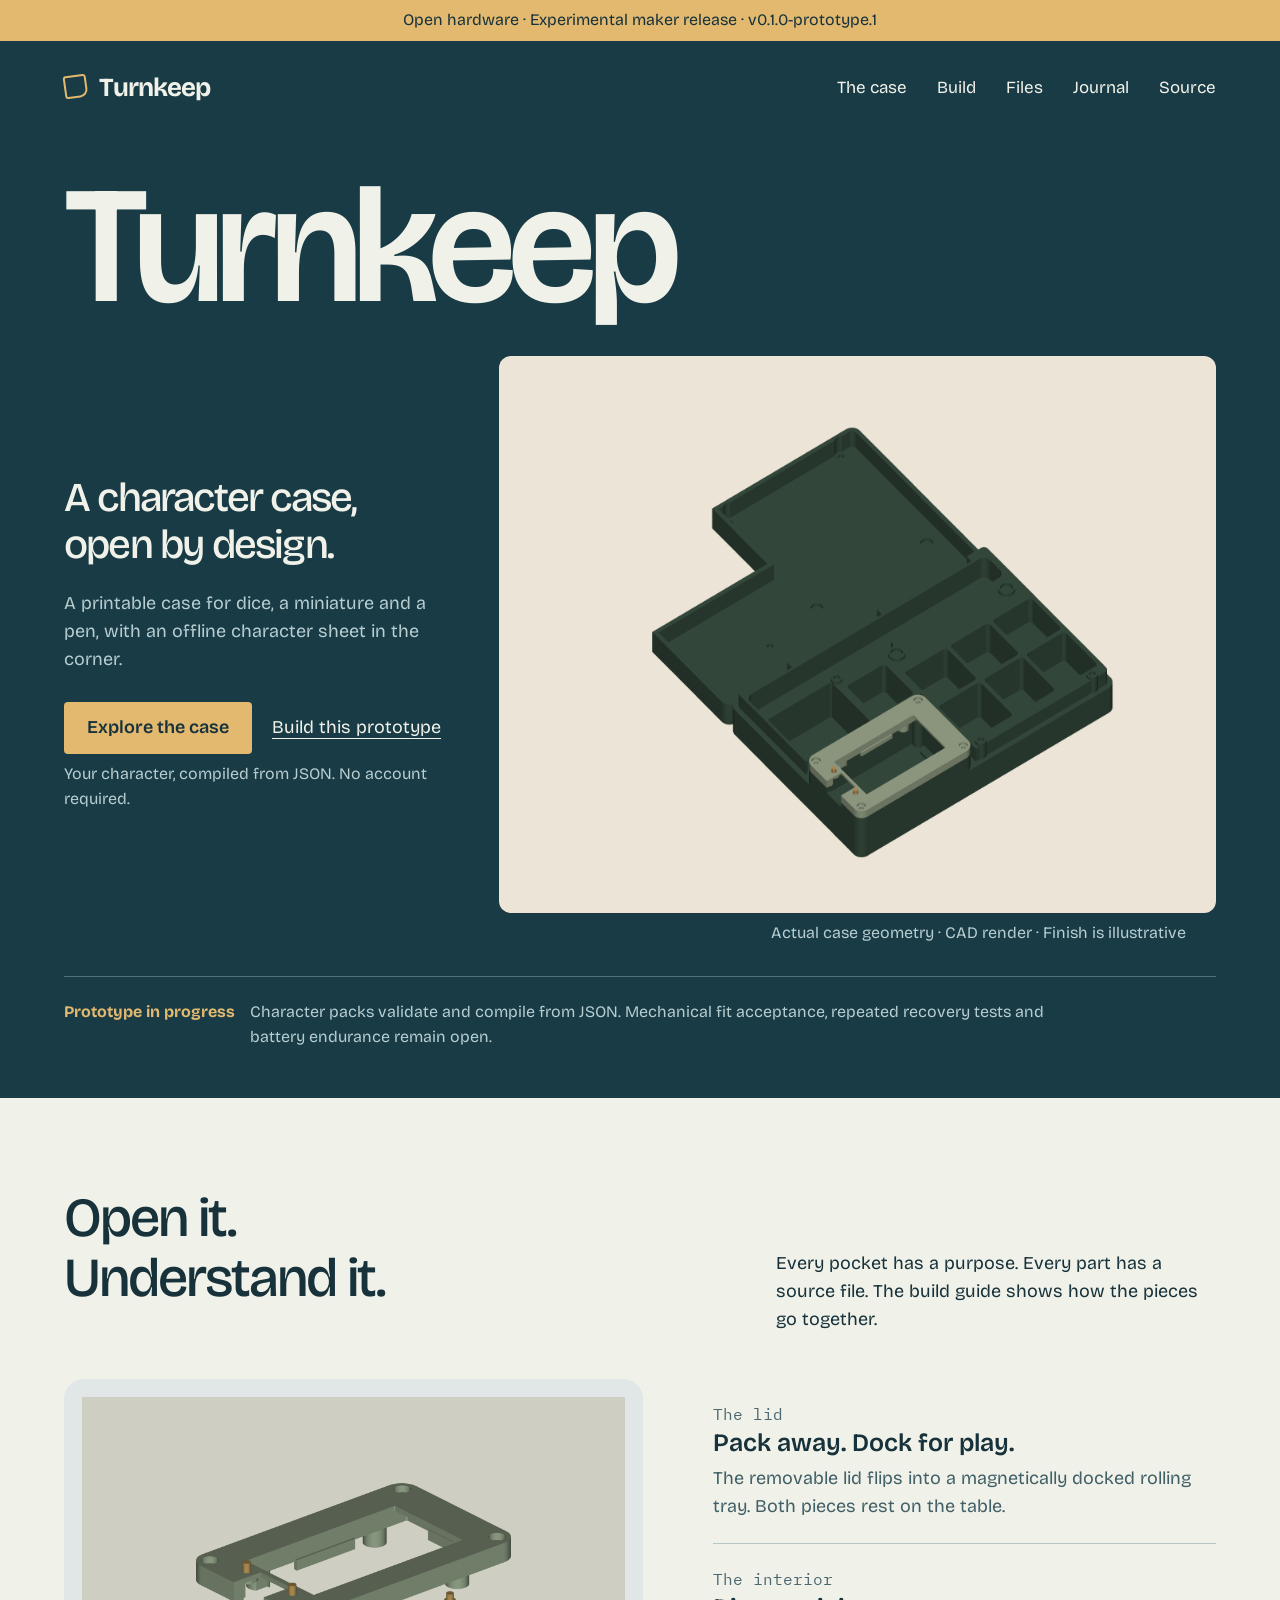
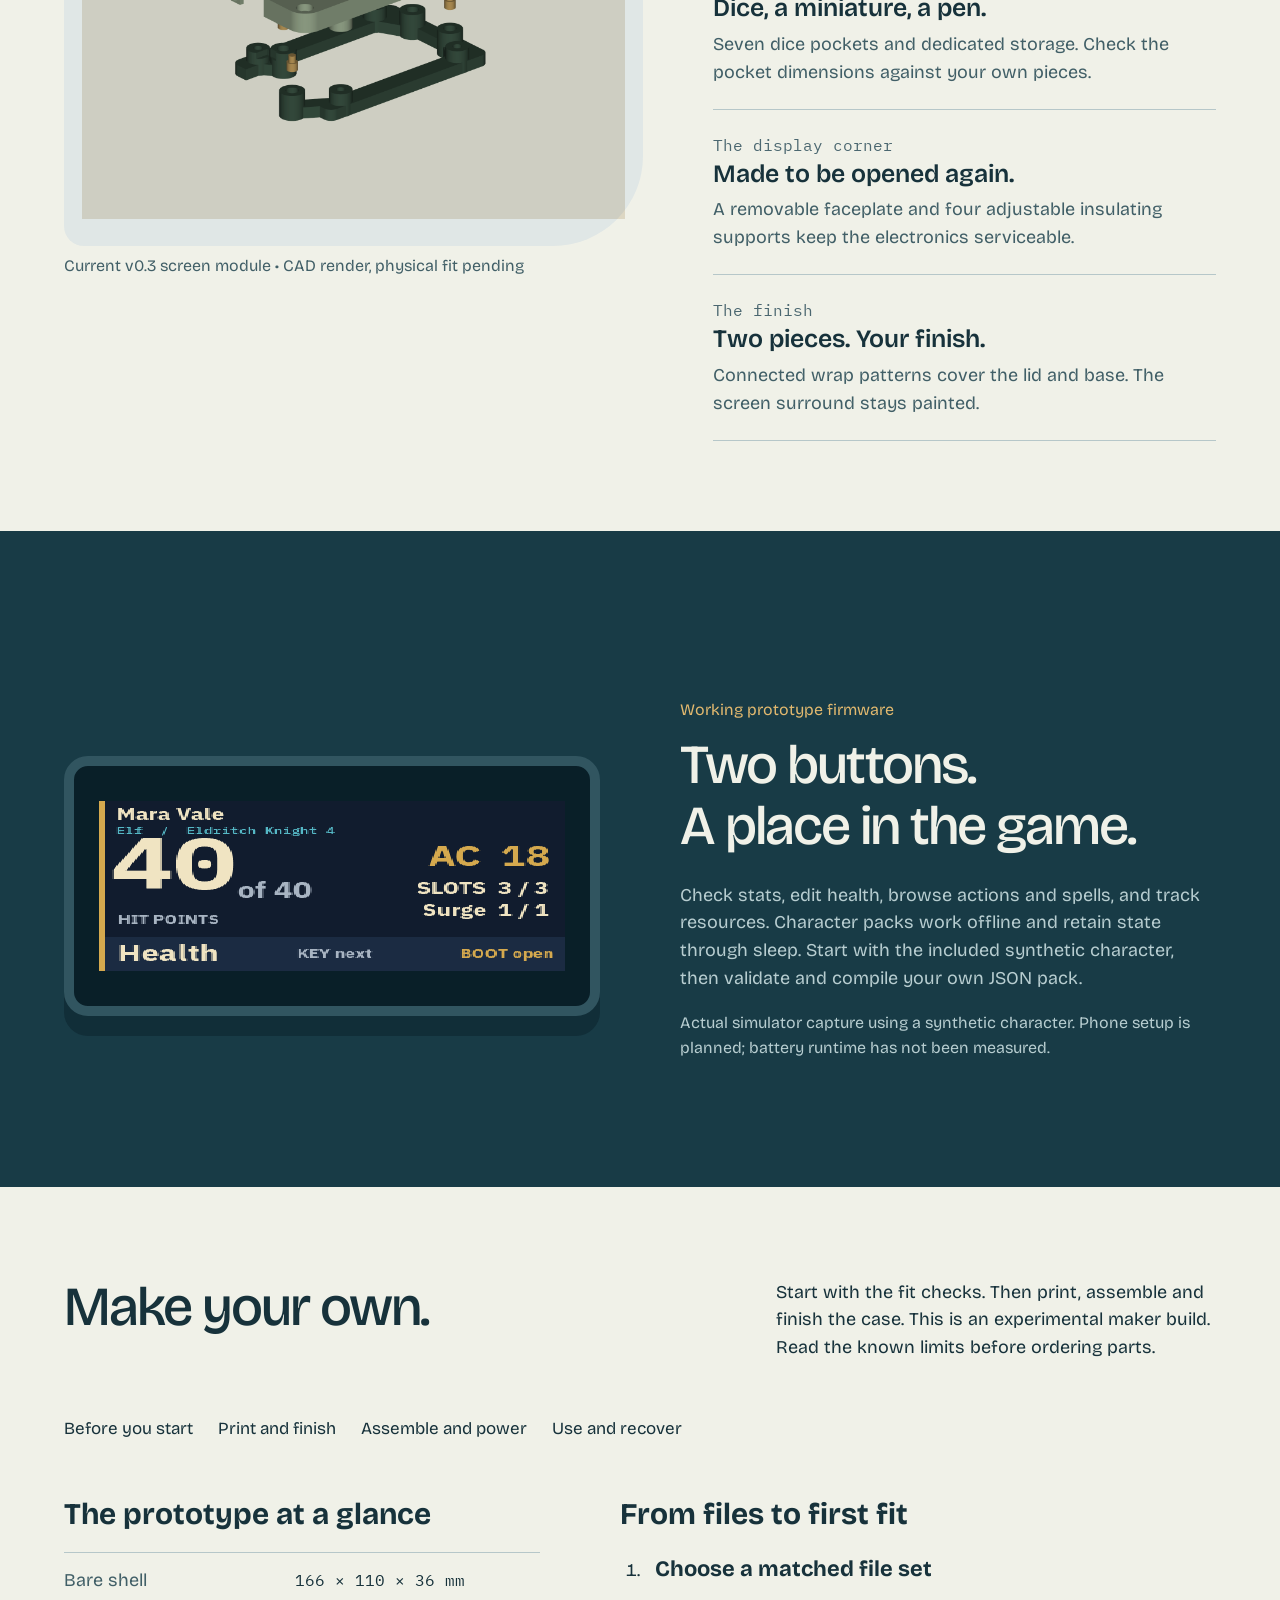
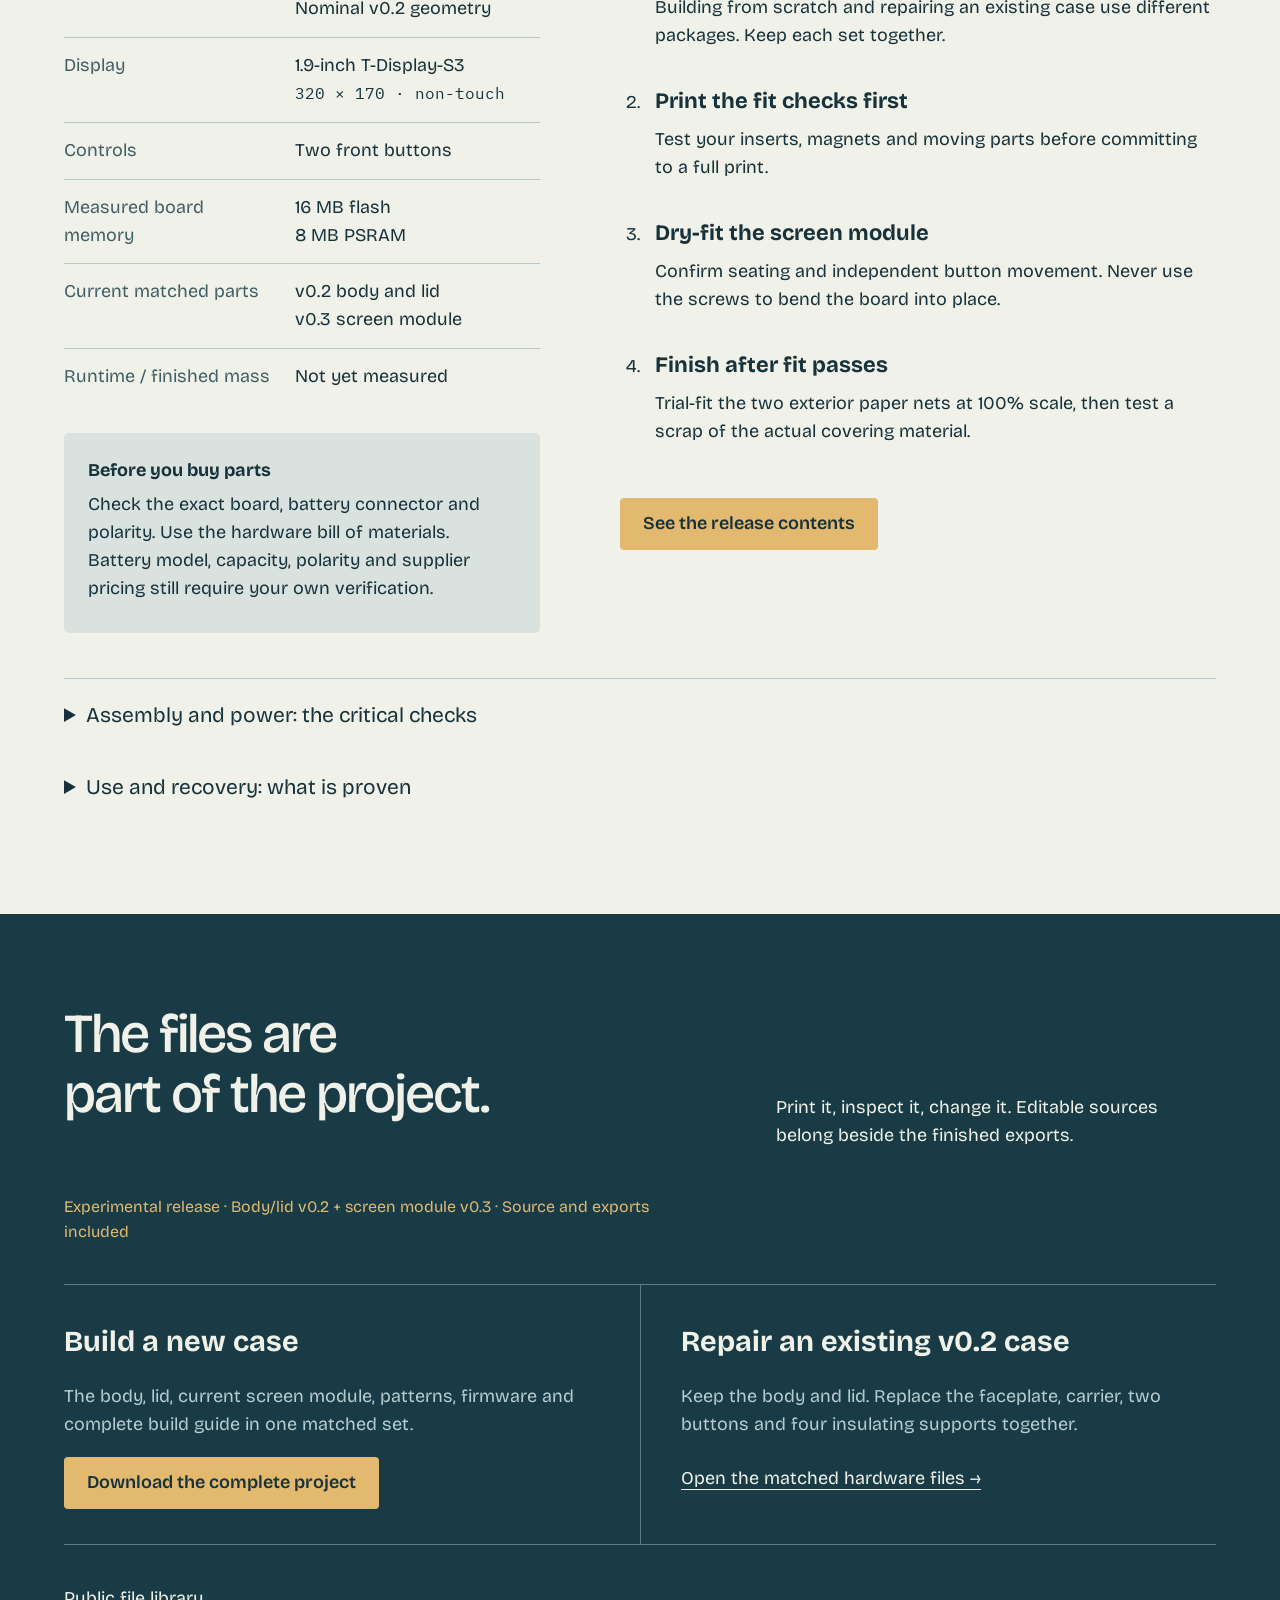
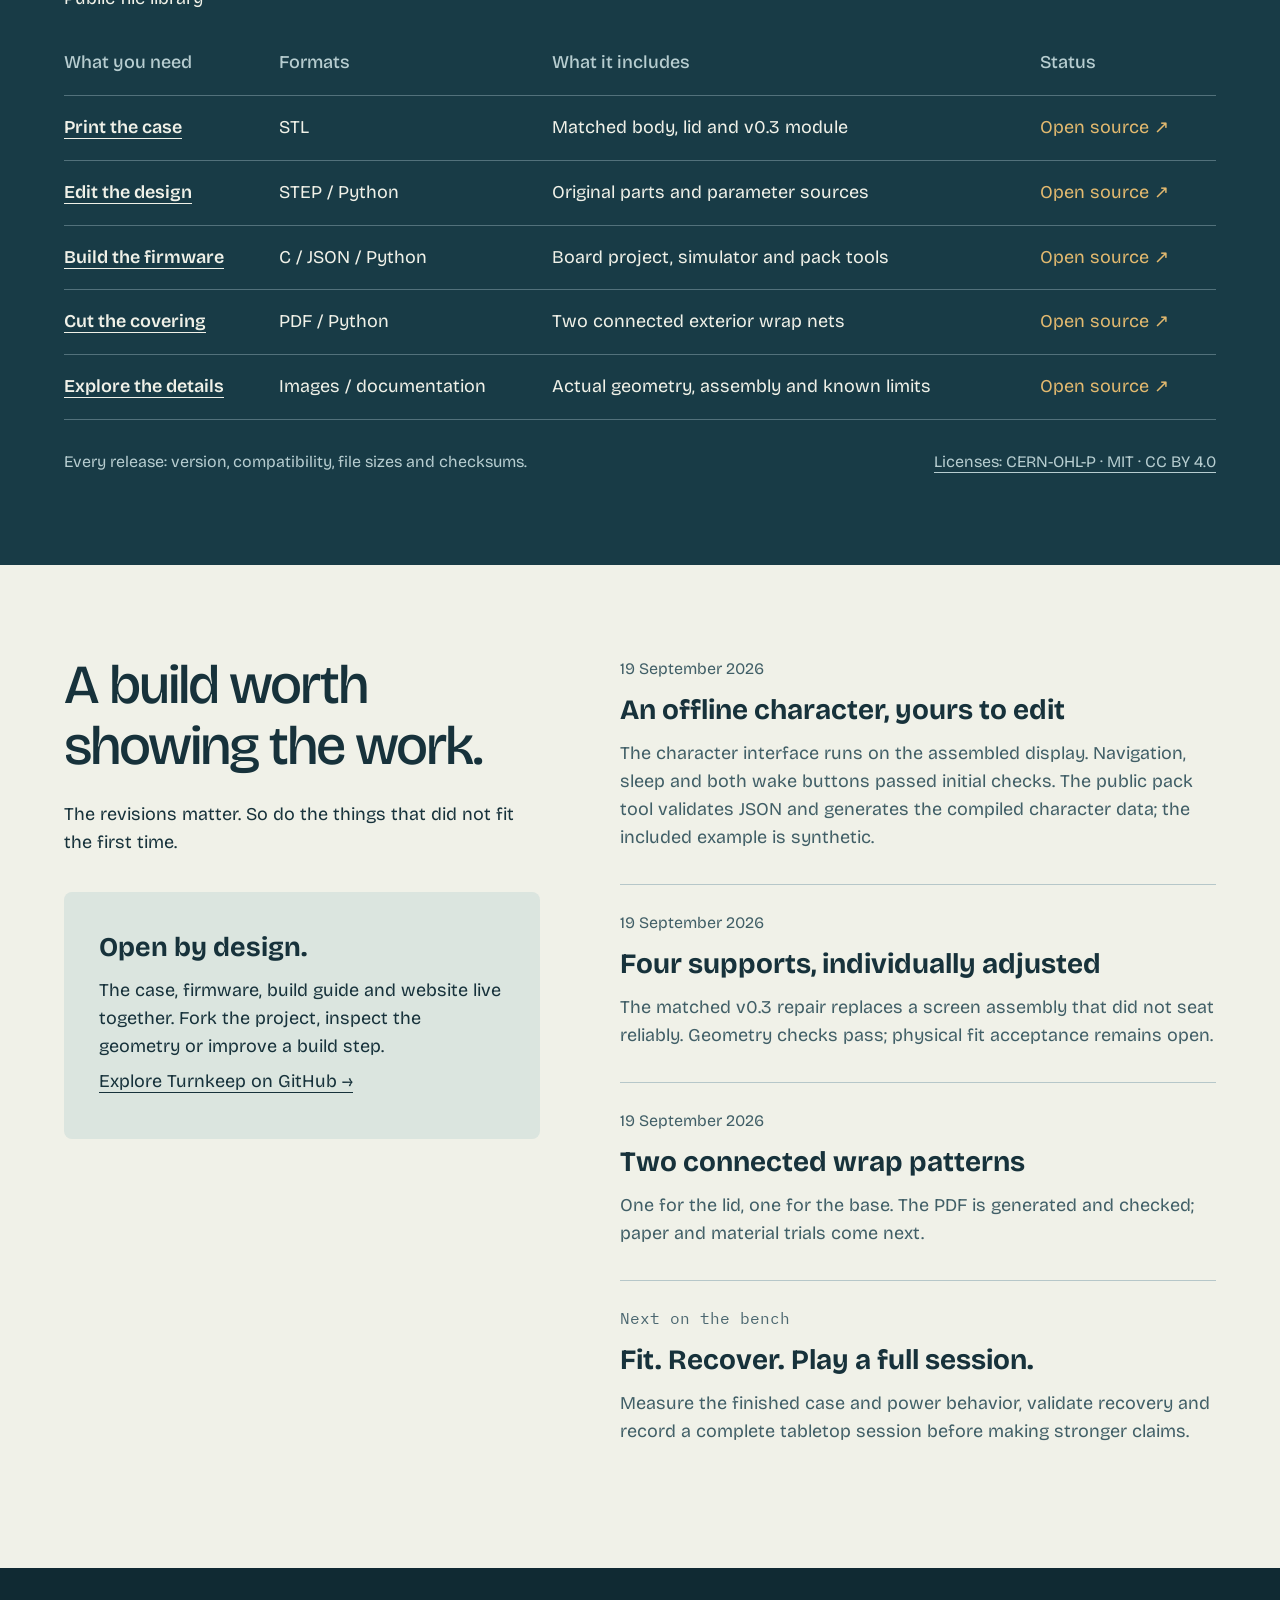
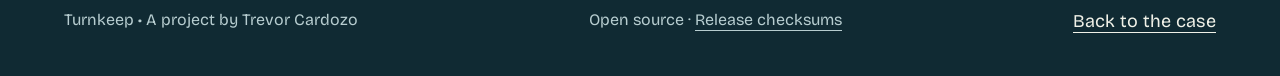
==== site/index.html @ 3db7a995 "feat: publish Turnkeep open-source prototype" ====
<!doctype html><html lang="en"><head><meta charset="utf-8"><meta name="viewport" content="width=device-width,initial-scale=1"><title>Turnkeep — an open-source character case</title><meta name="description" content="Build an offline character case. Download editable CAD, printable parts, firmware and wrap patterns, with an honest prototype build guide."><meta name="theme-color" content="#183b46"><style>
@font-face{font-family:"Bricolage Grotesque";src:url(assets/bricolage.ttf);font-weight:100 900;font-display:swap}@font-face{font-family:"IBM Plex Mono";src:url(assets/mono.ttf);font-weight:400;font-display:swap}.stage img{width:100%;display:block;border-radius:12px}.stage{margin:0 -20px 0 10px}.hero-grid{grid-template-columns:36% 64%}.light a:visited{color:#765069}

:root{--felt:#183b46;--deep:#102a33;--ivory:#f0f1e8;--brass:#e2b96f;--ink:#17323b;--muted:#b7cdd0}*{box-sizing:border-box}html{scroll-behavior:smooth;scroll-padding-top:100px}body{margin:0;background:var(--felt);color:var(--ivory);font:18px/1.55 'Bricolage Grotesque',sans-serif}a{color:inherit;text-underline-offset:5px}a:visited{color:#e9c7db}button{font:inherit;cursor:pointer}button,a{touch-action:manipulation}a:focus-visible,button:focus-visible,summary:focus-visible{outline:3px solid #edb653;outline-offset:5px}.skip{position:absolute;left:16px;top:-80px;background:var(--ivory);color:var(--ink);padding:12px}.skip:focus{top:40px;z-index:10}.proposal{padding:8px 24px;background:#e2b96f;color:#17323b;text-align:center;font-size:16px}.wrap{max-width:1400px;margin:auto;padding:0 64px}header{display:flex;justify-content:space-between;align-items:center;gap:32px;padding:27px 0}.mark{font-size:26px;font-weight:700;text-decoration:none;letter-spacing:-1px}.mark span{display:inline-block;border:2px solid var(--brass);width:23px;height:23px;transform:rotate(-8deg);vertical-align:-2px;margin-right:12px;border-radius:3px 3px 8px 3px}nav{display:flex;gap:30px;flex-wrap:wrap}nav a{text-decoration:none;font-size:17px}nav a:hover{text-decoration:underline}.hero{padding:28px 0 48px;position:relative}.hero h1{font-size:clamp(78px,13vw,178px);font-weight:600;letter-spacing:-.045em;line-height:1;margin:0 0 26px}.hero-grid{display:grid;grid-template-columns:36% 64%;align-items:center;gap:0}.intro{position:relative;z-index:1}.intro h2{font-size:clamp(32px,3.2vw,45px);font-weight:500;line-height:1.15;letter-spacing:-1.8px;margin:0 0 22px;max-width:400px}.intro p{color:var(--muted);max-width:365px}.actions{display:flex;gap:20px;align-items:center;flex-wrap:wrap;margin-top:28px}.button{display:inline-flex;min-height:48px;align-items:center;justify-content:center;padding:12px 23px;background:var(--brass);color:var(--ink)!important;text-decoration:none;border:0;border-radius:4px;font-weight:600}.quiet{min-height:44px;display:inline-flex;align-items:center}.stage{margin:-55px -35px -10px -35px;position:relative}.stage svg{width:100%;display:block}.caption{font-size:16px;color:var(--muted);margin-top:8px}.stage .caption{text-align:right;margin-right:30px}.status{display:flex;gap:15px;border-top:1px solid #52717b;padding-top:23px;margin-top:30px;align-items:baseline;font-size:16px}.status strong{color:var(--brass);white-space:nowrap}.status p{margin:0;color:var(--muted);max-width:820px}.light{background:var(--ivory);color:var(--ink)}.section{padding:90px 0}.section h2{font-size:clamp(36px,4.3vw,62px);font-weight:500;line-height:1.1;letter-spacing:-2px;margin:0 0 25px}.section p{max-width:65ch}.section-head{display:flex;justify-content:space-between;gap:30px;align-items:end;margin-bottom:45px}.section-head p{max-width:440px;margin:0}.explore-grid{display:grid;grid-template-columns:1.15fr 1fr;gap:70px;align-items:start}.part-visual{background:#e0e7e6;border-radius:20px 20px 90px 20px;padding:18px}.part-visual img{width:100%;mix-blend-mode:multiply}.light .caption{color:#415f67}.part-list{list-style:none;padding:0;margin:0}.part-list li{padding:22px 0;border-bottom:1px solid #b6c7c9}.part-list h3{font-size:25px;margin:0 0 8px;line-height:1.15;font-weight:600}.part-list p{margin:0;color:#415f67}.count{font-family:'IBM Plex Mono',monospace;font-size:16px;color:#4b6770}.screen-row{display:grid;grid-template-columns:1fr 1fr;gap:80px;align-items:center;padding:75px 0 20px}.screen{background:#091f28;border:10px solid #315560;box-shadow:0 20px 0 #112e38;border-radius:24px;padding:35px 25px}.screen img{width:100%;image-rendering:pixelated;display:block}.screen-copy h3{font-size:32px;line-height:1.15;margin:0}.screen-copy p{color:var(--muted)}.current{color:var(--brass);font-size:16px}.subnav{display:flex;flex-wrap:wrap;gap:12px 25px;margin:30px 0 45px;font-size:17px}.subnav a{min-height:44px;display:flex;align-items:center}.guide-grid{display:grid;grid-template-columns:1fr 1.25fr;gap:80px}.guide-grid h3{font-size:30px;line-height:1.2;margin:0 0 20px}.facts{margin:0}.facts div{display:grid;grid-template-columns:1fr 1.15fr;padding:14px 0;border-top:1px solid #b6c7c9;gap:18px}.facts dt{color:#415f67}.facts dd{margin:0}.mono{font-family:'IBM Plex Mono',monospace;font-size:16px}.note{background:#d9e2de;padding:24px;margin-top:28px;border-radius:5px}.note p{margin:6px 0}.steps{padding-left:25px}.steps li{padding:0 0 26px 10px}.steps strong{display:block;font-size:22px}.steps p{margin:8px 0}.build-appendix{margin-top:45px;border-top:1px solid #b6c7c9}.build-appendix summary{padding:20px 0;cursor:pointer;font-size:21px}.file-choice{display:grid;grid-template-columns:1fr 1fr;gap:0;border-block:1px solid #607b82;margin:40px 0}.file-choice article{padding:35px 35px 35px 0}.file-choice article+article{border-left:1px solid #607b82;padding-left:40px}.file-choice h3{font-size:29px;margin:0 0 10px}.file-choice p{color:var(--muted)}.pending{font-size:16px;color:var(--brass)}.files-table{width:100%;border-collapse:collapse}.files-table td,.files-table th{text-align:left;padding:18px 12px 18px 0;border-bottom:1px solid #52717b}.files-table th{font-weight:500;color:var(--muted)}.files-table td:first-child{font-weight:600}.files-table td:last-child{color:var(--brass)}.license-row{display:flex;gap:20px;justify-content:space-between;padding-top:30px;flex-wrap:wrap}.license-row p{font-size:16px;color:var(--muted);margin:0}.journal{display:grid;grid-template-columns:1fr 1.25fr;gap:80px}.journal article{padding:24px 0;border-top:1px solid #b6c7c9}.journal article:first-child{padding-top:0;border-top:0}.journal h3{font-size:28px;margin:6px 0}.journal article p{margin:8px 0;color:#415f67}.journal time{font-size:16px;color:#415f67}.source{background:#dbe5df;padding:35px;border-radius:8px;margin-top:35px}.source h3{margin:0;font-size:27px}.source p{margin:8px 0}.footer{background:var(--deep);padding:40px 0}.footer .wrap{display:flex;justify-content:space-between;gap:20px;flex-wrap:wrap}.footer p{font-size:16px;color:var(--muted);margin:0}.light a:visited{color:#765069}details[open] summary{font-weight:600}svg text{font-family:'Bricolage Grotesque',sans-serif}.preview-note{font-size:16px;max-width:75ch;color:var(--muted)}@media(max-width:900px){.wrap{padding:0 28px}header{align-items:start}.hero-grid{grid-template-columns:1fr}.intro{max-width:600px}.intro h2,.intro p{max-width:550px}.stage{margin:0}.hero h1{font-size:clamp(70px,17vw,135px)}.explore-grid,.screen-row,.guide-grid,.journal{gap:35px}.section-head{display:block}.section-head p{max-width:650px}.status{display:block}.status strong{display:block;margin-bottom:8px}.stage .caption{text-align:left}.section{padding:64px 0}}@media(max-width:640px){.wrap{padding:0 22px}header{display:block;padding:23px 0}nav{gap:8px 20px;margin-top:14px}nav a{display:inline-flex;align-items:center;min-height:44px}.hero{padding-top:8px}.hero h1{margin-bottom:22px}.intro h2{font-size:32px}.hero-grid .stage{grid-row:1}.stage{margin:0 -12px 20px}.explore-grid,.screen-row,.guide-grid,.journal,.file-choice{grid-template-columns:1fr}.screen-row{padding-top:60px}.section h2{letter-spacing:-1.5px}.section-head{margin-bottom:30px}.file-choice article,.file-choice article+article{padding:28px 0;border-left:0}.file-choice article+article{border-top:1px solid #607b82}.files-table thead{display:none}.files-table tr{display:block;padding:18px 0;border-bottom:1px solid #52717b}.files-table td{display:block;border:0;padding:3px 0;overflow-wrap:anywhere}.files-table td[data-label]::before{content:attr(data-label) ': ';color:var(--muted)}.facts div{grid-template-columns:1fr;gap:3px}.screen{padding:20px 14px}.journal{gap:30px}.section{padding:55px 0}.proposal{text-align:left}.source{padding:22px}}@media(prefers-reduced-motion:reduce){html{scroll-behavior:auto}*{transition:none!important}}
.hero-grid>*{min-width:0}.stage img{max-width:100%;height:auto}.part-visual img{height:auto}.stage{margin:0 0 0 20px}@media(max-width:900px){.stage{margin:0 0 20px}}</style></head><body><a class="skip" href="#main">Skip to content</a><div class="proposal">Open hardware · Experimental maker release · v0.1.0-prototype.1</div><div class="wrap"><header><a class="mark" href="#main"><span aria-hidden="true"></span>Turnkeep</a><nav aria-label="Project"><a href="#case">The case</a><a href="#build">Build</a><a href="#files">Files</a><a href="#journal">Journal</a><a href="#source">Source</a></nav></header></div><main id="main"><div class="wrap"><section class="hero" id="case"><h1>Turnkeep</h1><div class="hero-grid"><div class="intro"><h2>A character case,<br>open by design.</h2><p>A printable case for dice, a miniature and a pen, with an offline character sheet in the corner.</p><div class="actions"><a class="button" href="#inside">Explore the case</a><a class="quiet" href="#build">Build this prototype</a></div><p class="caption">Your character, compiled from JSON. No account required.</p></div><figure class="stage"><img src="assets/hero.png" width="1800" height="1400" alt="CAD render of the actual Turnkeep case with its compartmented body and L-shaped rolling lid"><figcaption class="caption">Actual case geometry · CAD render · Finish is illustrative</figcaption></figure></div><aside class="status"><strong>Prototype in progress</strong><p>Character packs validate and compile from JSON. Mechanical fit acceptance, repeated recovery tests and battery endurance remain open.</p></aside></section></div>
<section class="section light" id="inside"><div class="wrap"><div class="section-head"><h2>Open it.<br>Understand it.</h2><p>Every pocket has a purpose. Every part has a source file. The build guide shows how the pieces go together.</p></div><div class="explore-grid"><figure style="margin:0"><div class="part-visual"><img loading="lazy" src="assets/module.png" width="1800" height="1400" alt="CAD exploded view of the original v0.3 faceplate, buttons, insulating supports and adjustable rear carrier; electronics omitted"></div><figcaption class="caption">Current v0.3 screen module • CAD render, physical fit pending</figcaption></figure><ol class="part-list"><li><span class="count">The lid</span><h3>Pack away. Dock for play.</h3><p>The removable lid flips into a magnetically docked rolling tray. Both pieces rest on the table.</p></li><li><span class="count">The interior</span><h3>Dice, a miniature, a pen.</h3><p>Seven dice pockets and dedicated storage. Check the pocket dimensions against your own pieces.</p></li><li><span class="count">The display corner</span><h3>Made to be opened again.</h3><p>A removable faceplate and four adjustable insulating supports keep the electronics serviceable.</p></li><li><span class="count">The finish</span><h3>Two pieces. Your finish.</h3><p>Connected wrap patterns cover the lid and base. The screen surround stays painted.</p></li></ol></div></div></section>
<section class="section"><div class="wrap"><div class="screen-row"><div class="screen"><img loading="lazy" src="assets/screen.png" width="320" height="170" alt="Actual simulator view of synthetic character Mara Vale: 40 of 40 hit points, AC 18, slots 3 of 3, surge 1 of 1"></div><div class="screen-copy"><span class="current">Working prototype firmware</span><h2 style="margin-top:12px">Two buttons.<br>A place in the game.</h2><p>Check stats, edit health, browse actions and spells, and track resources. Character packs work offline and retain state through sleep. Start with the included synthetic character, then validate and compile your own JSON pack.</p><p class="caption">Actual simulator capture using a synthetic character. Phone setup is planned; battery runtime has not been measured.</p></div></div></div></section>
<section class="section light" id="build"><div class="wrap"><div class="section-head"><h2>Make your own.</h2><p>Start with the fit checks. Then print, assemble and finish the case. This is an experimental maker build. Read the known limits before ordering parts.</p></div><nav class="subnav" aria-label="Build guide"><a href="#before">Before you start</a><a href="#steps">Print and finish</a><a href="#assembly">Assemble and power</a><a href="#recovery">Use and recover</a></nav><div class="guide-grid"><div id="before"><h3>The prototype at a glance</h3><dl class="facts"><div><dt>Bare shell</dt><dd><span class="mono">166 × 110 × 36 mm</span><br>Nominal v0.2 geometry</dd></div><div><dt>Display</dt><dd>1.9-inch T-Display-S3<br><span class="mono">320 × 170 · non-touch</span></dd></div><div><dt>Controls</dt><dd>Two front buttons</dd></div><div><dt>Measured board memory</dt><dd>16 MB flash<br>8 MB PSRAM</dd></div><div><dt>Current matched parts</dt><dd>v0.2 body and lid<br>v0.3 screen module</dd></div><div><dt>Runtime / finished mass</dt><dd>Not yet measured</dd></div></dl><div class="note"><strong>Before you buy parts</strong><p>Check the exact board, battery connector and polarity. Use the hardware bill of materials. Battery model, capacity, polarity and supplier pricing still require your own verification.</p></div></div><div id="steps"><h3>From files to first fit</h3><ol class="steps"><li><strong>Choose a matched file set</strong><p>Building from scratch and repairing an existing case use different packages. Keep each set together.</p></li><li><strong>Print the fit checks first</strong><p>Test your inserts, magnets and moving parts before committing to a full print.</p></li><li><strong>Dry-fit the screen module</strong><p>Confirm seating and independent button movement. Never use the screws to bend the board into place.</p></li><li><strong>Finish after fit passes</strong><p>Trial-fit the two exterior paper nets at 100% scale, then test a scrap of the actual covering material.</p></li></ol><a class="button" href="#files">See the release contents</a></div></div><div class="build-appendix"><details id="assembly"><summary>Assembly and power: the critical checks</summary><p>Install heat-set inserts with electronics and battery removed. Support-adjustment screws push insulating tips; metal must not touch the PCB. Stop at first light contact. Preserve USB and removable-deck service access. Sleep is software sleep, not battery disconnection.</p><p><a href="https://github.com/Tr3v0r86/turnkeep/tree/main/hardware">Read the hardware assembly guide and bill of materials</a> before printing or powering the case.</p></details><details id="recovery"><summary>Use and recovery: what is proven</summary><p>Initial assembled orientation, navigation, sleep and wake on both buttons have passed with HP retained. Repeated cycles, inaccessible-reset recovery, battery endurance, standby current and thermal tests remain open. Published recovery instructions must be verified on the named board before a ready-to-flash package ships.</p></details></div></div></section>
<section class="section" id="files"><div class="wrap"><div class="section-head"><h2>The files are<br>part of the project.</h2><p>Print it, inspect it, change it. Editable sources belong beside the finished exports.</p></div><p class="pending">Experimental release · Body/lid v0.2 + screen module v0.3 · Source and exports included</p><div class="file-choice"><article><h3>Build a new case</h3><p>The body, lid, current screen module, patterns, firmware and complete build guide in one matched set.</p><a class="button" href="https://github.com/Tr3v0r86/turnkeep/releases/download/v0.1.0-prototype.1/turnkeep-source.zip">Download the complete project</a></article><article><h3>Repair an existing v0.2 case</h3><p>Keep the body and lid. Replace the faceplate, carrier, two buttons and four insulating supports together.</p><a class="quiet" href="https://github.com/Tr3v0r86/turnkeep/tree/main/hardware">Open the matched hardware files →</a></article></div><table class="files-table"><caption style="text-align:left;margin-bottom:18px">Public file library</caption><thead><tr><th>What you need</th><th>Formats</th><th>What it includes</th><th>Status</th></tr></thead><tbody><tr><td><a href="https://github.com/Tr3v0r86/turnkeep/tree/main/hardware/stl">Print the case</a></td><td data-label="Formats">STL</td><td>Matched body, lid and v0.3 module</td><td>Open source ↗</td></tr><tr><td><a href="https://github.com/Tr3v0r86/turnkeep/tree/main/hardware">Edit the design</a></td><td data-label="Formats">STEP / Python</td><td>Original parts and parameter sources</td><td>Open source ↗</td></tr><tr><td><a href="https://github.com/Tr3v0r86/turnkeep/tree/main/firmware">Build the firmware</a></td><td data-label="Formats">C / JSON / Python</td><td>Board project, simulator and pack tools</td><td>Open source ↗</td></tr><tr><td><a href="https://github.com/Tr3v0r86/turnkeep/tree/main/hardware/upholstery">Cut the covering</a></td><td data-label="Formats">PDF / Python</td><td>Two connected exterior wrap nets</td><td>Open source ↗</td></tr><tr><td><a href="https://github.com/Tr3v0r86/turnkeep/tree/main/hardware/ASSEMBLY.md">Explore the details</a></td><td data-label="Formats">Images / documentation</td><td>Actual geometry, assembly and known limits</td><td>Open source ↗</td></tr></tbody></table><div class="license-row"><p>Every release: version, compatibility, file sizes and checksums.</p><p><a href="https://github.com/Tr3v0r86/turnkeep/blob/main/LICENSE.md">Licenses: CERN-OHL-P · MIT · CC BY 4.0</a></p></div></div></section>
<section class="section light" id="journal"><div class="wrap"><div class="journal"><div><h2>A build worth<br>showing the work.</h2><p>The revisions matter. So do the things that did not fit the first time.</p><div class="source" id="source"><h3>Open by design.</h3><p>The case, firmware, build guide and website live together. Fork the project, inspect the geometry or improve a build step.</p><p><a href="https://github.com/Tr3v0r86/turnkeep">Explore Turnkeep on GitHub →</a></p></div></div><div><article><time datetime="2026-09-19">19 September 2026</time><h3>An offline character, yours to edit</h3><p>The character interface runs on the assembled display. Navigation, sleep and both wake buttons passed initial checks. The public pack tool validates JSON and generates the compiled character data; the included example is synthetic.</p></article><article><time datetime="2026-09-19">19 September 2026</time><h3>Four supports, individually adjusted</h3><p>The matched v0.3 repair replaces a screen assembly that did not seat reliably. Geometry checks pass; physical fit acceptance remains open.</p></article><article><time datetime="2026-09-19">19 September 2026</time><h3>Two connected wrap patterns</h3><p>One for the lid, one for the base. The PDF is generated and checked; paper and material trials come next.</p></article><article><span class="count">Next on the bench</span><h3>Fit. Recover. Play a full session.</h3><p>Measure the finished case and power behavior, validate recovery and record a complete tabletop session before making stronger claims.</p></article></div></div></div></section></main><footer class="footer"><div class="wrap"><p>Turnkeep • A project by Trevor Cardozo</p><p>Open source · <a href="https://github.com/Tr3v0r86/turnkeep/releases/download/v0.1.0-prototype.1/manifest.json">Release checksums</a></p><a href="#main">Back to the case</a></div></footer></body></html>
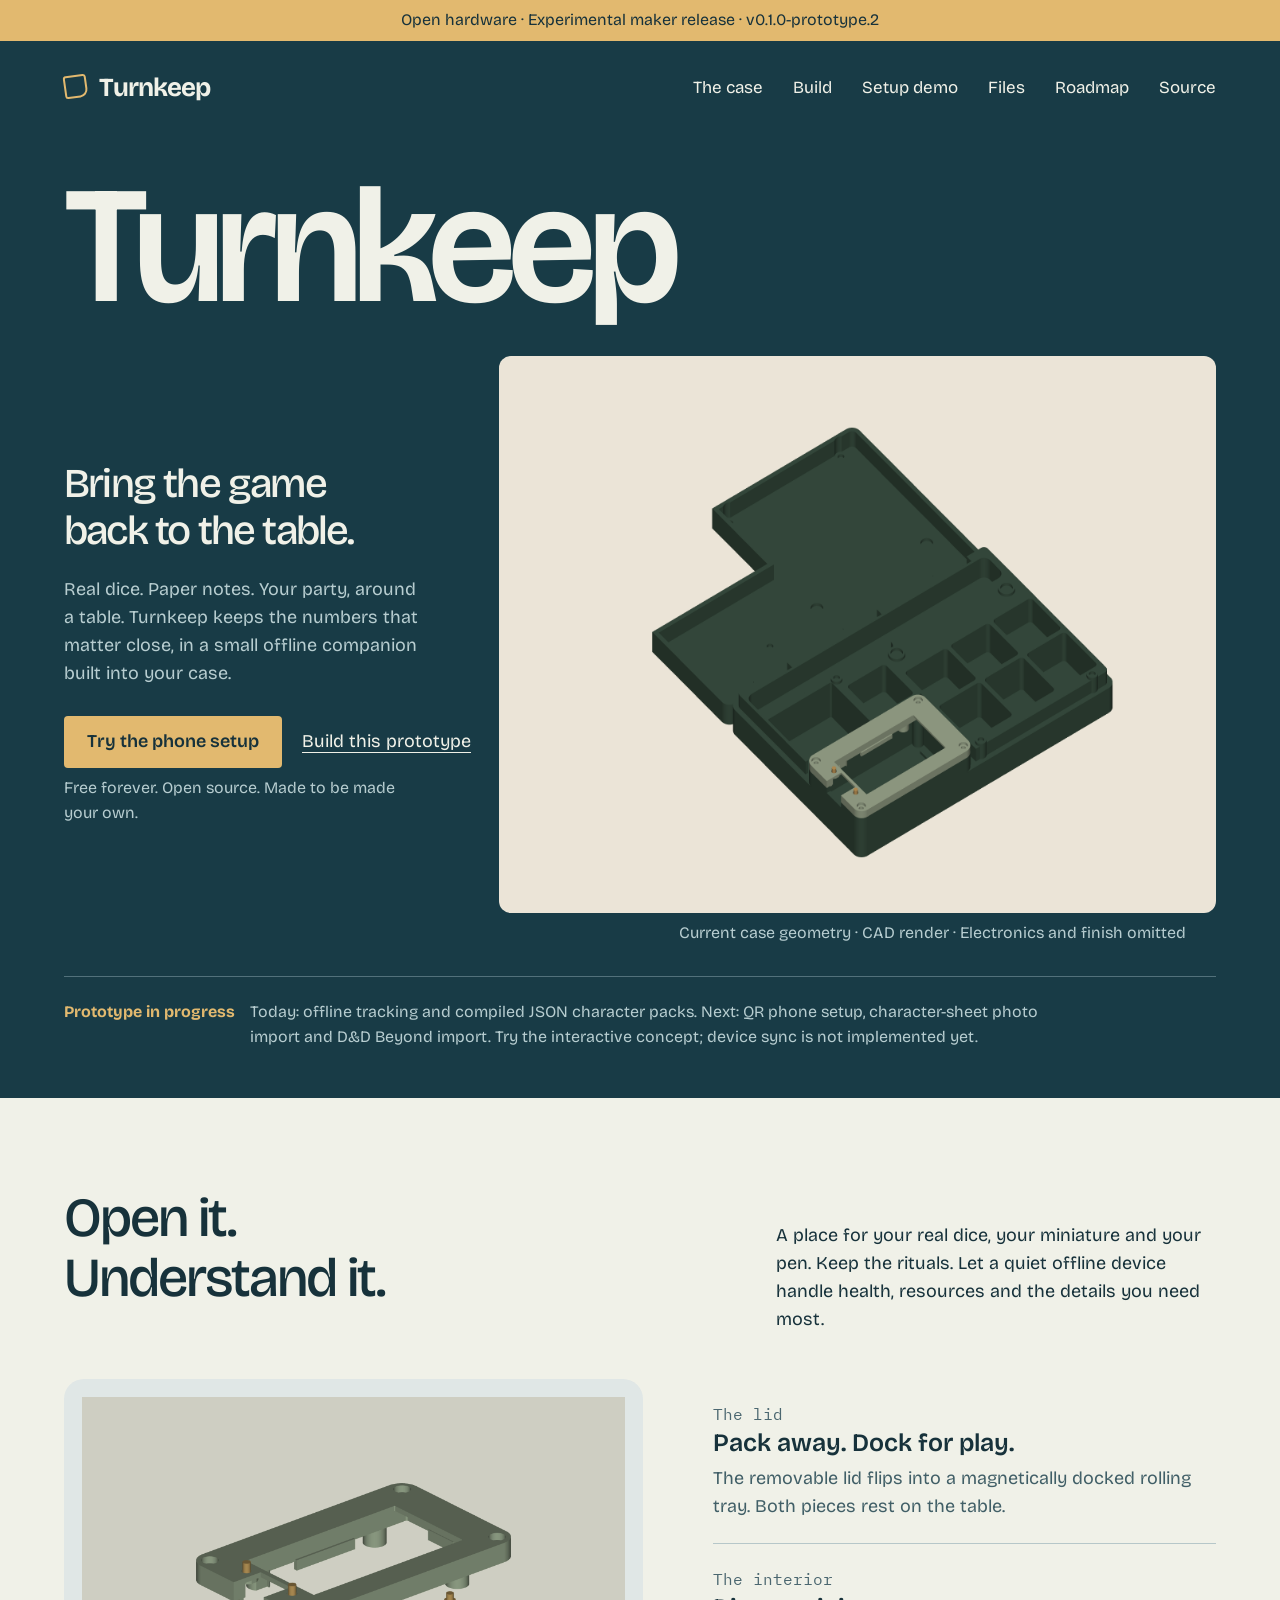
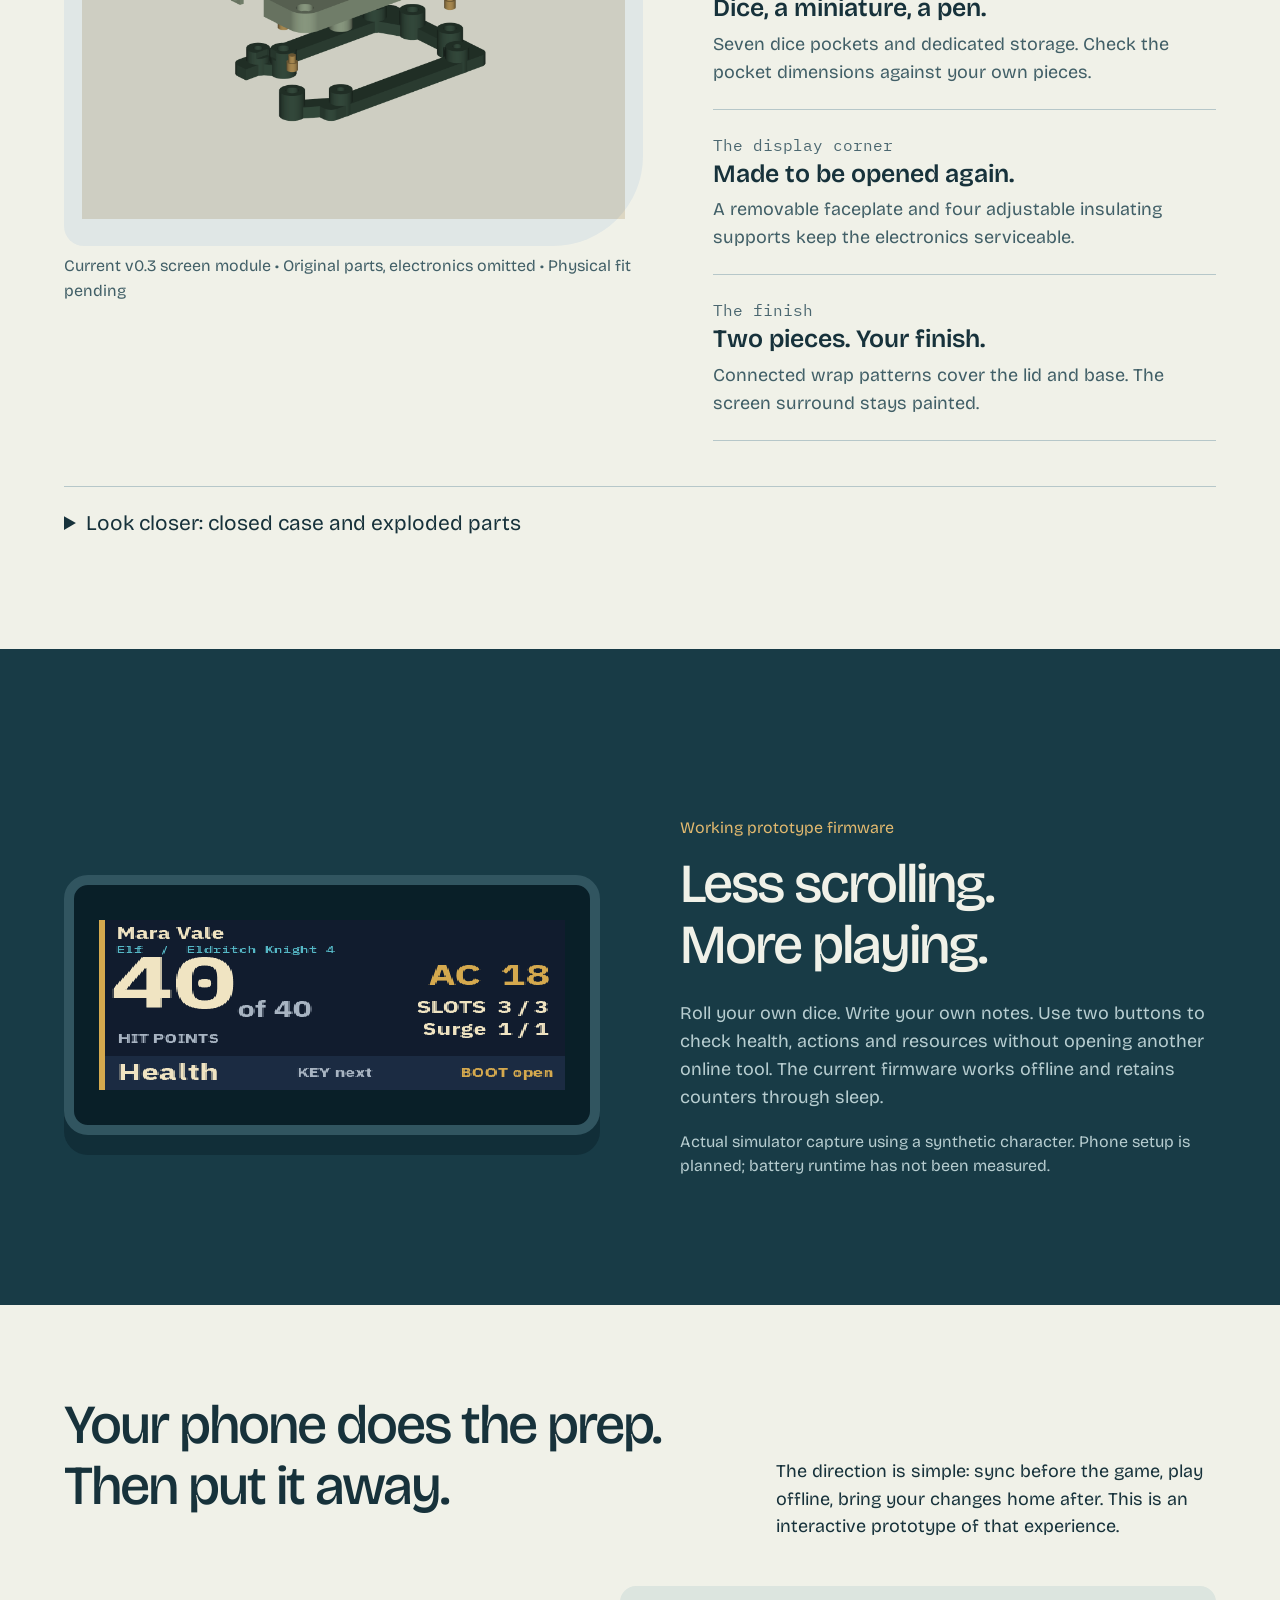
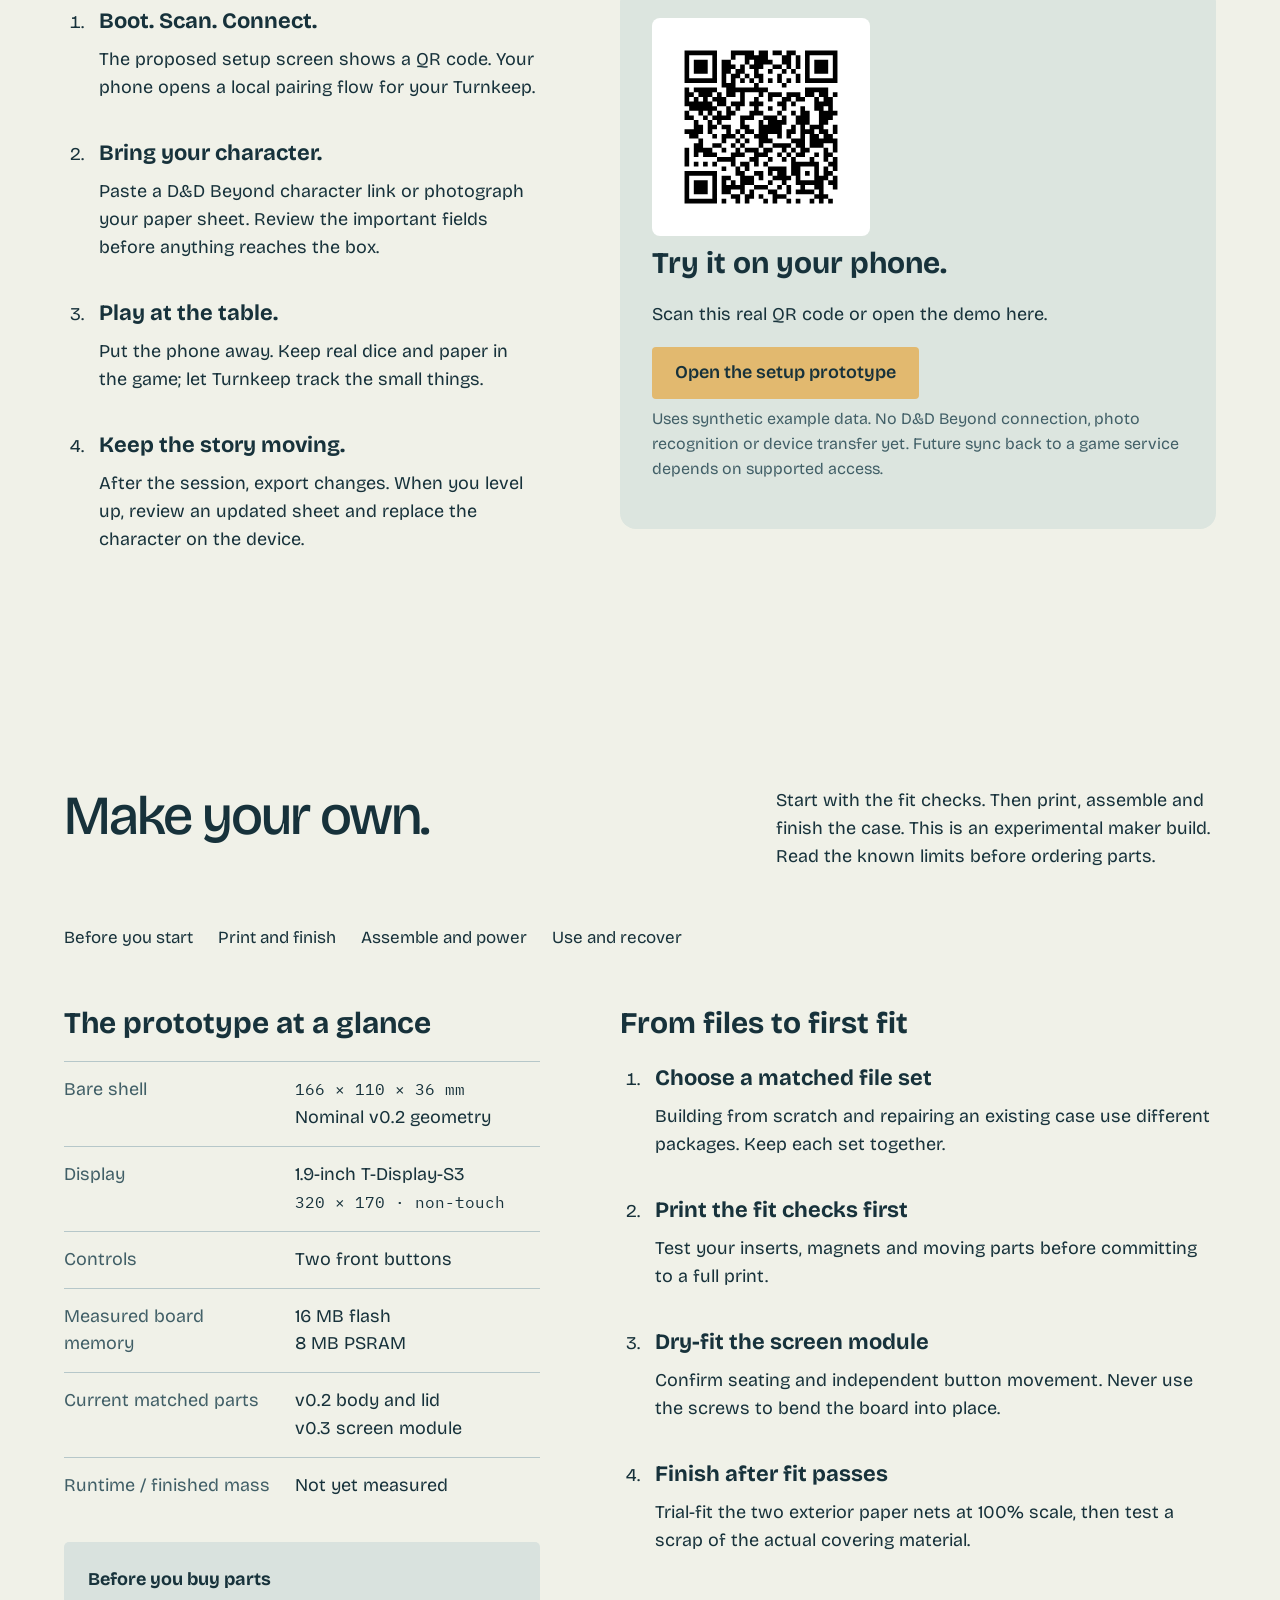
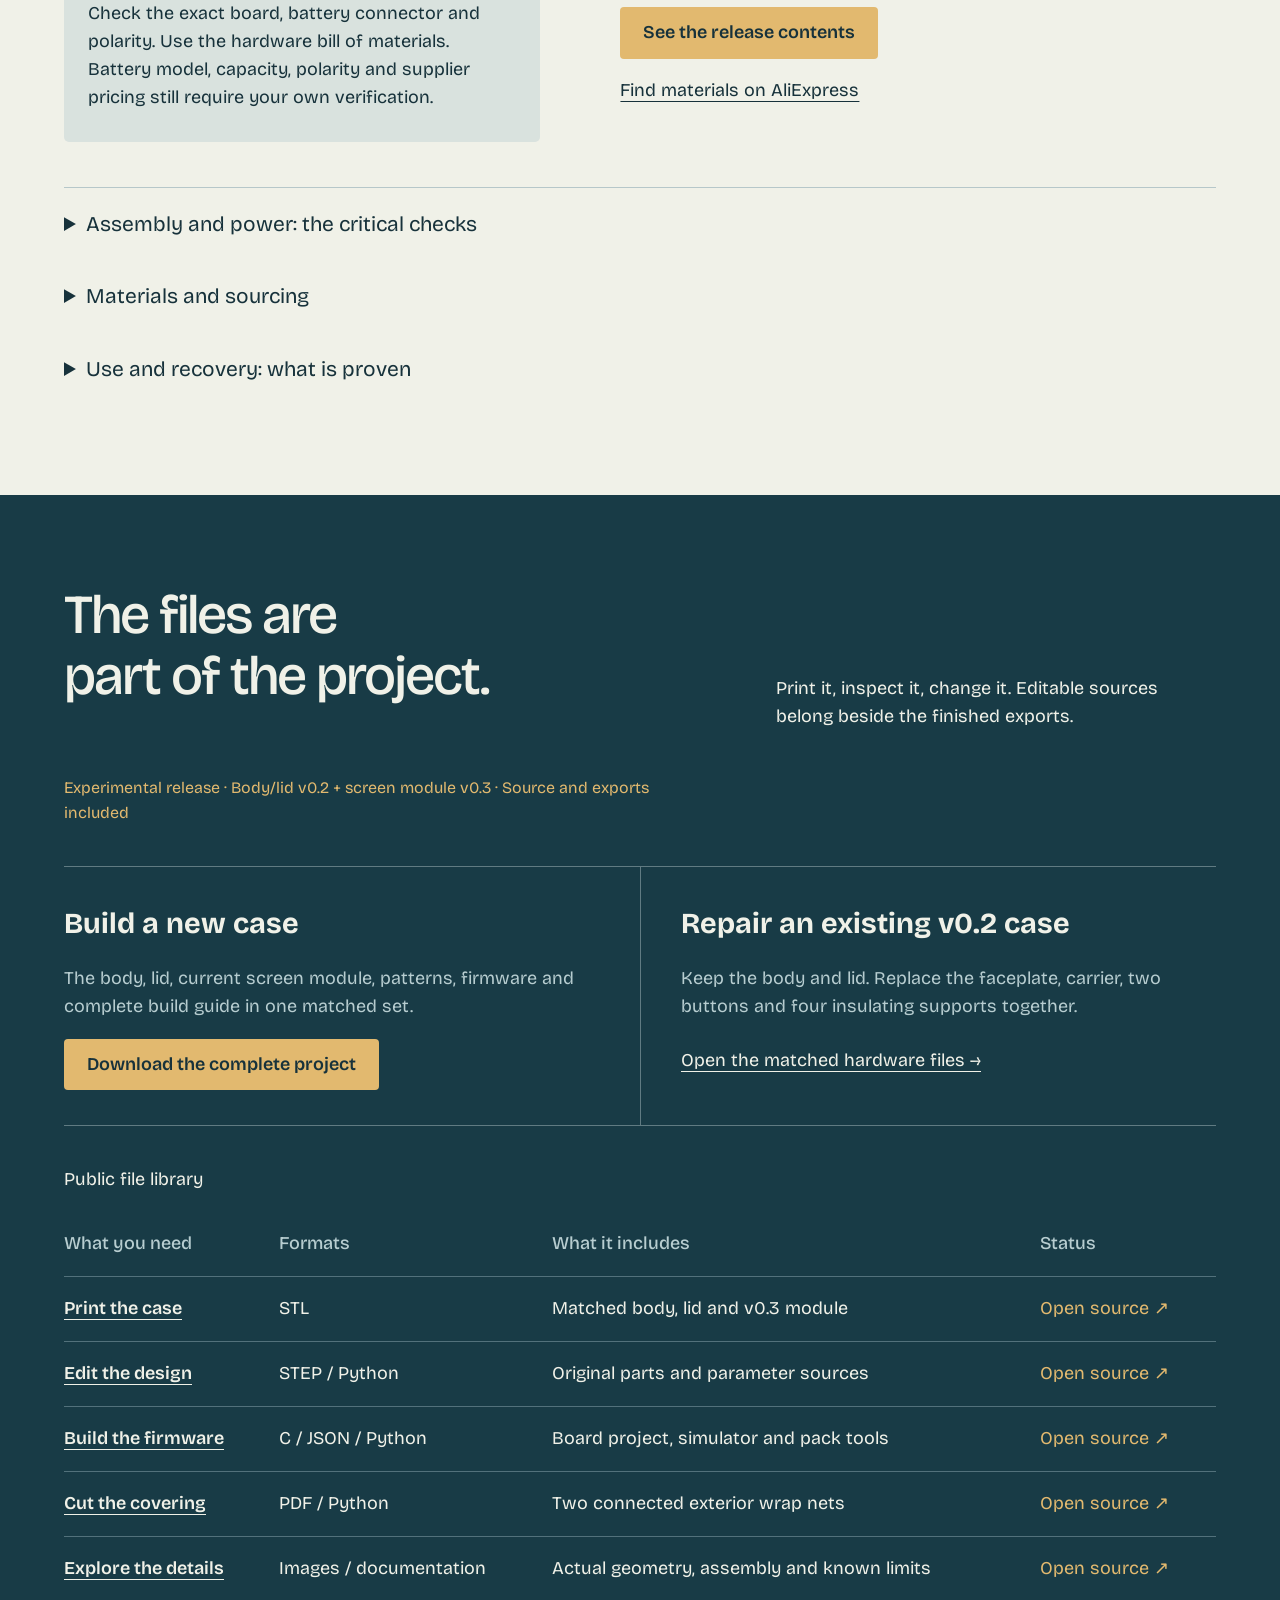
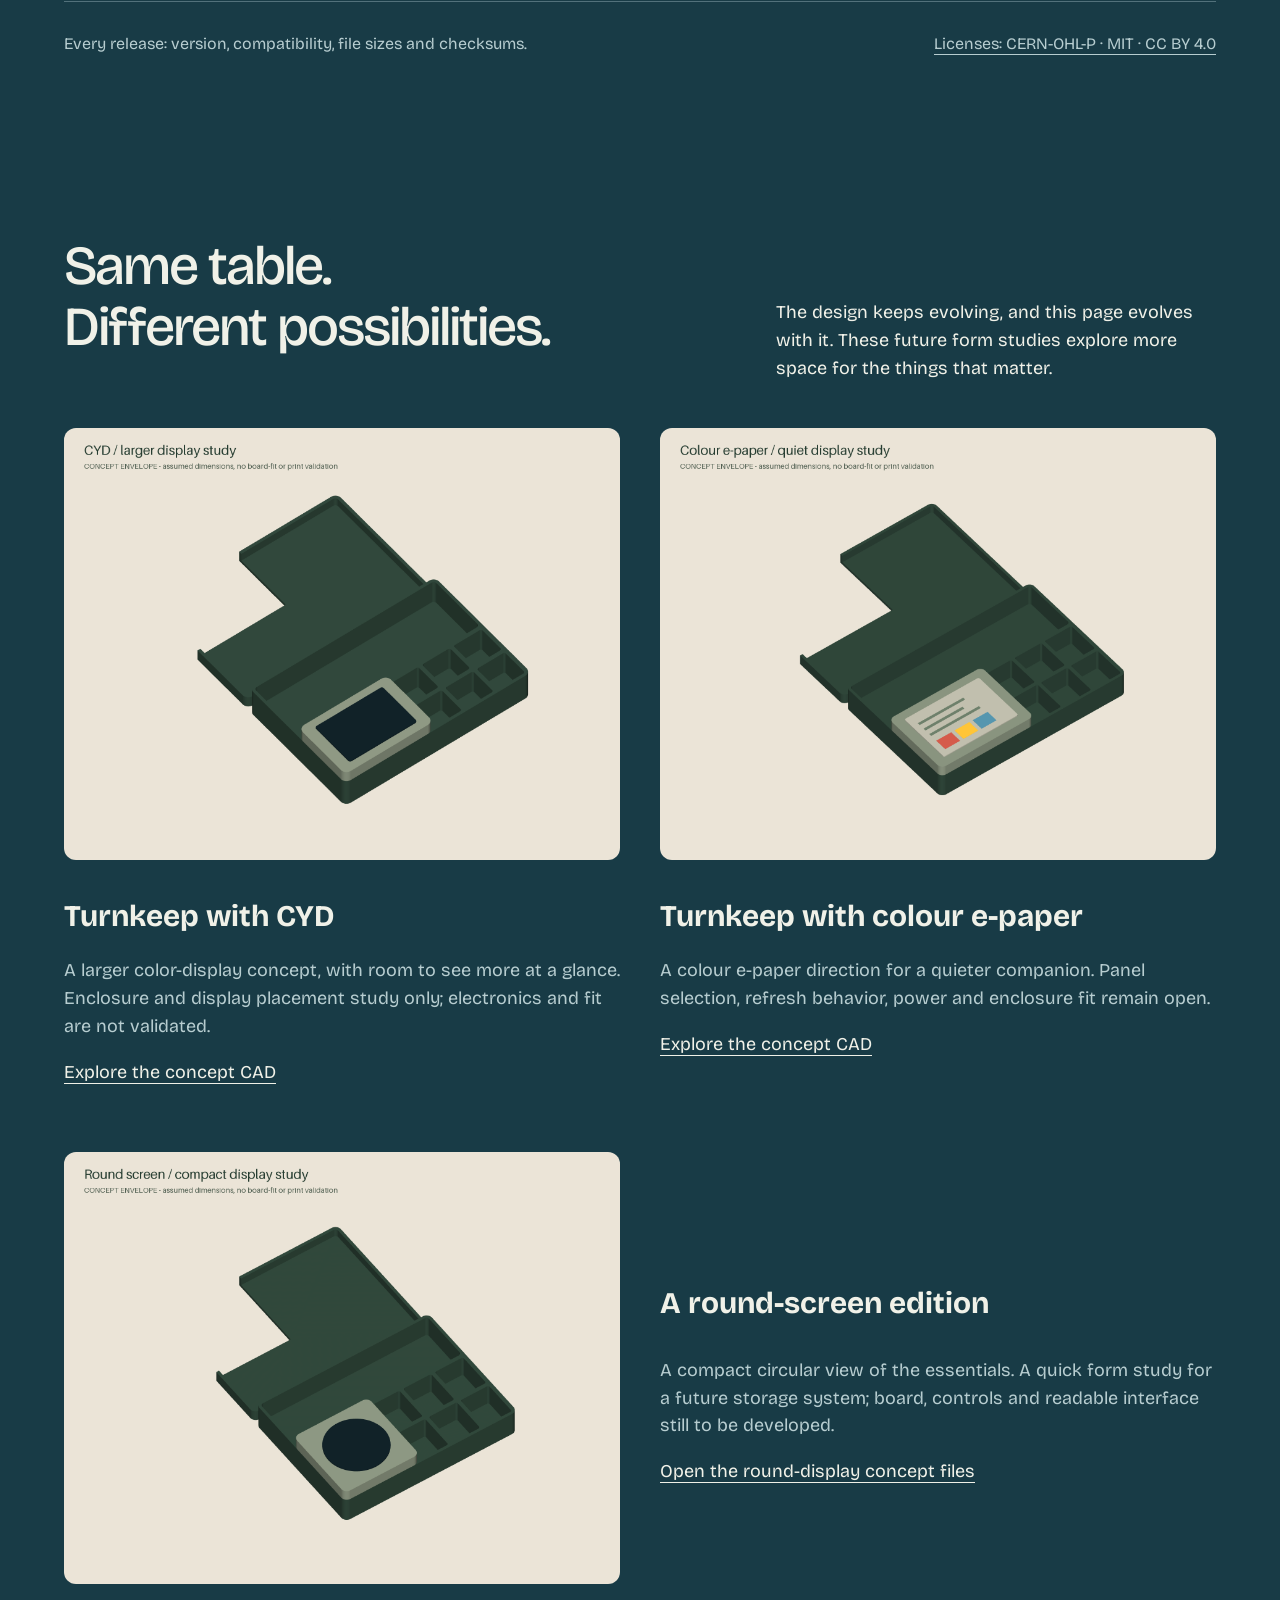
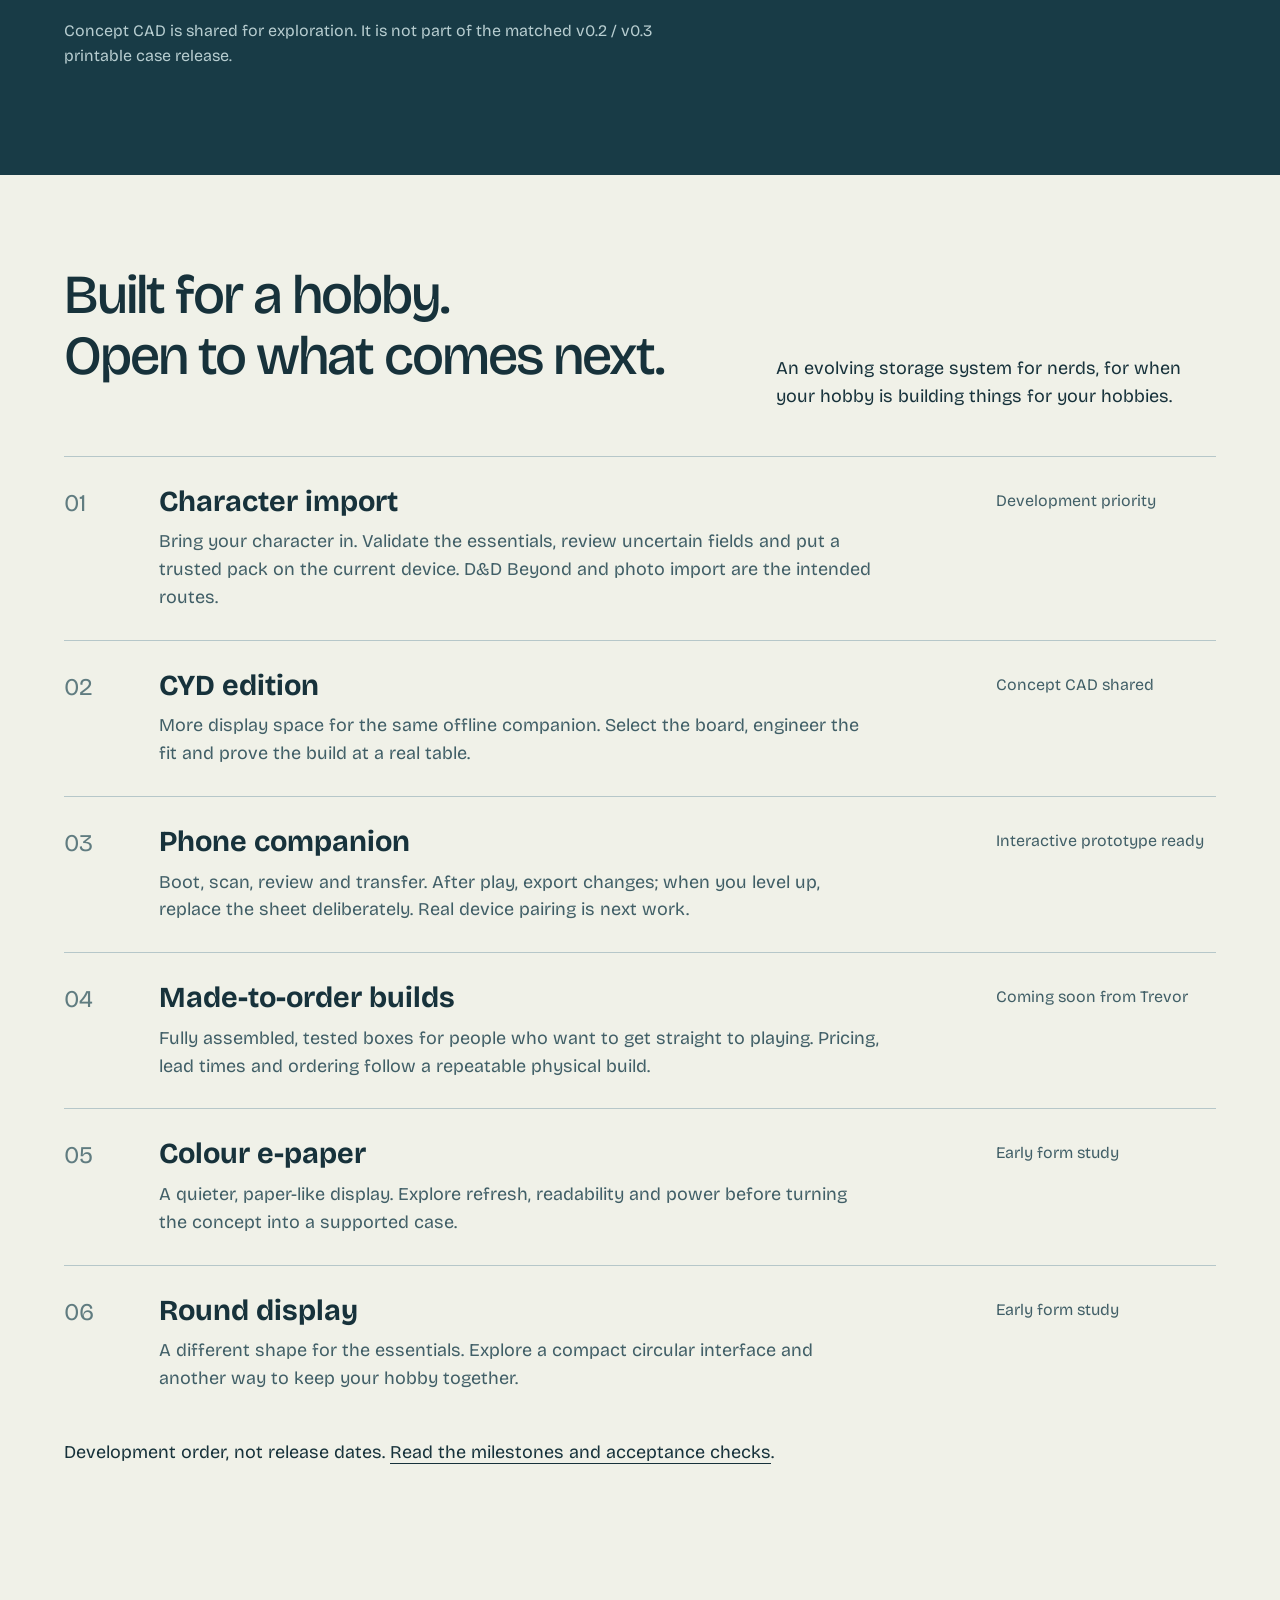
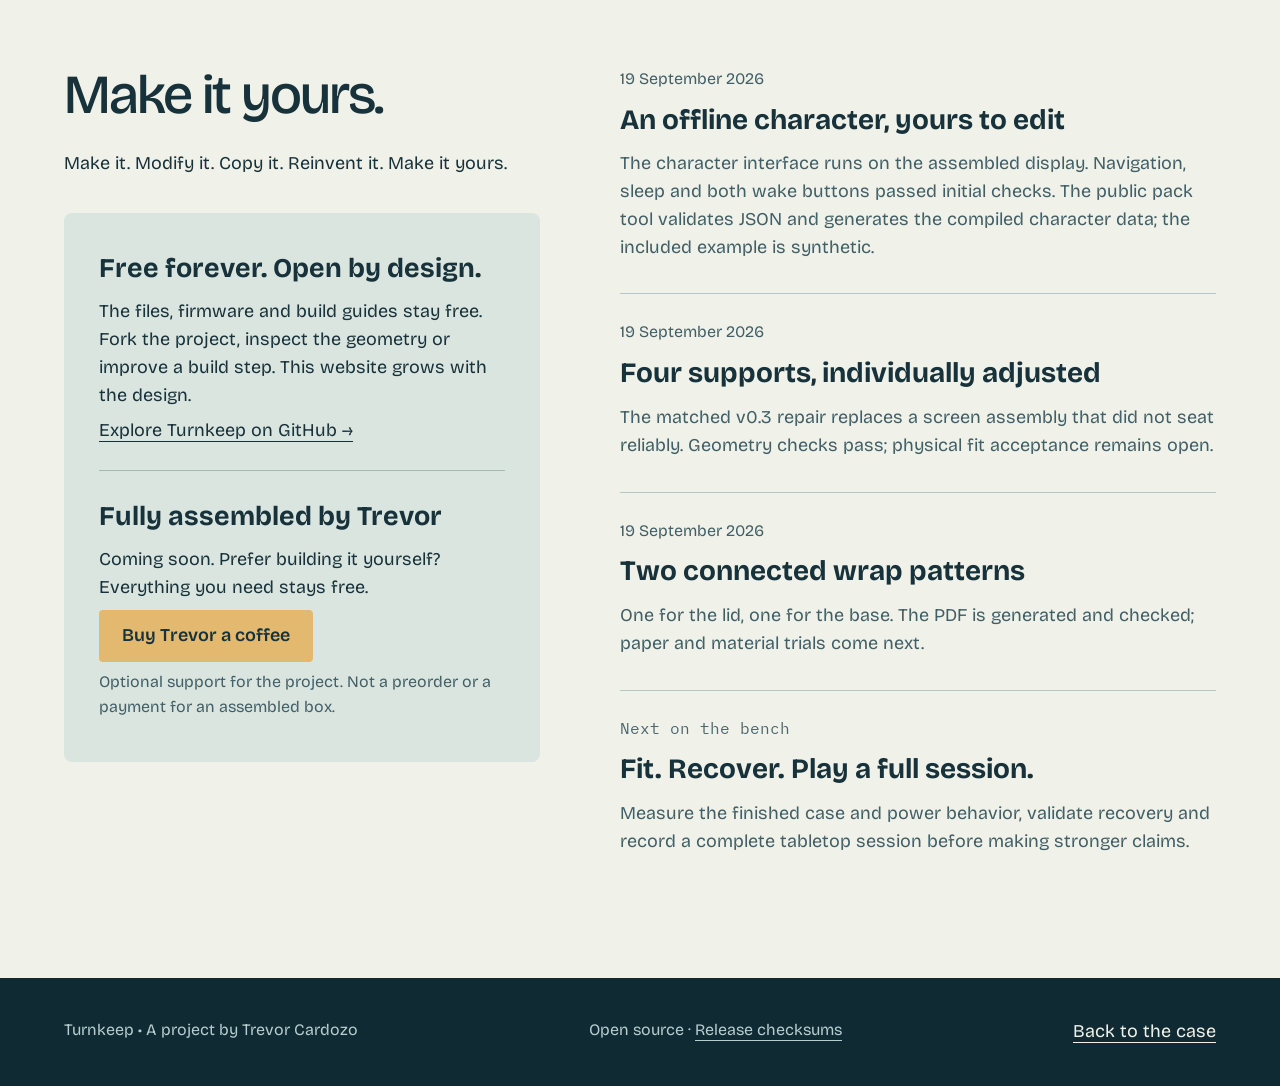
==== commit 53a4a26c: "feat: add tabletop thesis, phone demo and development roadmap" ====
--- a/site/index.html
+++ b/site/index.html
@@ -2,9 +2,9 @@
 @font-face{font-family:"Bricolage Grotesque";src:url(assets/bricolage.ttf);font-weight:100 900;font-display:swap}@font-face{font-family:"IBM Plex Mono";src:url(assets/mono.ttf);font-weight:400;font-display:swap}.stage img{width:100%;display:block;border-radius:12px}.stage{margin:0 -20px 0 10px}.hero-grid{grid-template-columns:36% 64%}.light a:visited{color:#765069}
 
 :root{--felt:#183b46;--deep:#102a33;--ivory:#f0f1e8;--brass:#e2b96f;--ink:#17323b;--muted:#b7cdd0}*{box-sizing:border-box}html{scroll-behavior:smooth;scroll-padding-top:100px}body{margin:0;background:var(--felt);color:var(--ivory);font:18px/1.55 'Bricolage Grotesque',sans-serif}a{color:inherit;text-underline-offset:5px}a:visited{color:#e9c7db}button{font:inherit;cursor:pointer}button,a{touch-action:manipulation}a:focus-visible,button:focus-visible,summary:focus-visible{outline:3px solid #edb653;outline-offset:5px}.skip{position:absolute;left:16px;top:-80px;background:var(--ivory);color:var(--ink);padding:12px}.skip:focus{top:40px;z-index:10}.proposal{padding:8px 24px;background:#e2b96f;color:#17323b;text-align:center;font-size:16px}.wrap{max-width:1400px;margin:auto;padding:0 64px}header{display:flex;justify-content:space-between;align-items:center;gap:32px;padding:27px 0}.mark{font-size:26px;font-weight:700;text-decoration:none;letter-spacing:-1px}.mark span{display:inline-block;border:2px solid var(--brass);width:23px;height:23px;transform:rotate(-8deg);vertical-align:-2px;margin-right:12px;border-radius:3px 3px 8px 3px}nav{display:flex;gap:30px;flex-wrap:wrap}nav a{text-decoration:none;font-size:17px}nav a:hover{text-decoration:underline}.hero{padding:28px 0 48px;position:relative}.hero h1{font-size:clamp(78px,13vw,178px);font-weight:600;letter-spacing:-.045em;line-height:1;margin:0 0 26px}.hero-grid{display:grid;grid-template-columns:36% 64%;align-items:center;gap:0}.intro{position:relative;z-index:1}.intro h2{font-size:clamp(32px,3.2vw,45px);font-weight:500;line-height:1.15;letter-spacing:-1.8px;margin:0 0 22px;max-width:400px}.intro p{color:var(--muted);max-width:365px}.actions{display:flex;gap:20px;align-items:center;flex-wrap:wrap;margin-top:28px}.button{display:inline-flex;min-height:48px;align-items:center;justify-content:center;padding:12px 23px;background:var(--brass);color:var(--ink)!important;text-decoration:none;border:0;border-radius:4px;font-weight:600}.quiet{min-height:44px;display:inline-flex;align-items:center}.stage{margin:-55px -35px -10px -35px;position:relative}.stage svg{width:100%;display:block}.caption{font-size:16px;color:var(--muted);margin-top:8px}.stage .caption{text-align:right;margin-right:30px}.status{display:flex;gap:15px;border-top:1px solid #52717b;padding-top:23px;margin-top:30px;align-items:baseline;font-size:16px}.status strong{color:var(--brass);white-space:nowrap}.status p{margin:0;color:var(--muted);max-width:820px}.light{background:var(--ivory);color:var(--ink)}.section{padding:90px 0}.section h2{font-size:clamp(36px,4.3vw,62px);font-weight:500;line-height:1.1;letter-spacing:-2px;margin:0 0 25px}.section p{max-width:65ch}.section-head{display:flex;justify-content:space-between;gap:30px;align-items:end;margin-bottom:45px}.section-head p{max-width:440px;margin:0}.explore-grid{display:grid;grid-template-columns:1.15fr 1fr;gap:70px;align-items:start}.part-visual{background:#e0e7e6;border-radius:20px 20px 90px 20px;padding:18px}.part-visual img{width:100%;mix-blend-mode:multiply}.light .caption{color:#415f67}.part-list{list-style:none;padding:0;margin:0}.part-list li{padding:22px 0;border-bottom:1px solid #b6c7c9}.part-list h3{font-size:25px;margin:0 0 8px;line-height:1.15;font-weight:600}.part-list p{margin:0;color:#415f67}.count{font-family:'IBM Plex Mono',monospace;font-size:16px;color:#4b6770}.screen-row{display:grid;grid-template-columns:1fr 1fr;gap:80px;align-items:center;padding:75px 0 20px}.screen{background:#091f28;border:10px solid #315560;box-shadow:0 20px 0 #112e38;border-radius:24px;padding:35px 25px}.screen img{width:100%;image-rendering:pixelated;display:block}.screen-copy h3{font-size:32px;line-height:1.15;margin:0}.screen-copy p{color:var(--muted)}.current{color:var(--brass);font-size:16px}.subnav{display:flex;flex-wrap:wrap;gap:12px 25px;margin:30px 0 45px;font-size:17px}.subnav a{min-height:44px;display:flex;align-items:center}.guide-grid{display:grid;grid-template-columns:1fr 1.25fr;gap:80px}.guide-grid h3{font-size:30px;line-height:1.2;margin:0 0 20px}.facts{margin:0}.facts div{display:grid;grid-template-columns:1fr 1.15fr;padding:14px 0;border-top:1px solid #b6c7c9;gap:18px}.facts dt{color:#415f67}.facts dd{margin:0}.mono{font-family:'IBM Plex Mono',monospace;font-size:16px}.note{background:#d9e2de;padding:24px;margin-top:28px;border-radius:5px}.note p{margin:6px 0}.steps{padding-left:25px}.steps li{padding:0 0 26px 10px}.steps strong{display:block;font-size:22px}.steps p{margin:8px 0}.build-appendix{margin-top:45px;border-top:1px solid #b6c7c9}.build-appendix summary{padding:20px 0;cursor:pointer;font-size:21px}.file-choice{display:grid;grid-template-columns:1fr 1fr;gap:0;border-block:1px solid #607b82;margin:40px 0}.file-choice article{padding:35px 35px 35px 0}.file-choice article+article{border-left:1px solid #607b82;padding-left:40px}.file-choice h3{font-size:29px;margin:0 0 10px}.file-choice p{color:var(--muted)}.pending{font-size:16px;color:var(--brass)}.files-table{width:100%;border-collapse:collapse}.files-table td,.files-table th{text-align:left;padding:18px 12px 18px 0;border-bottom:1px solid #52717b}.files-table th{font-weight:500;color:var(--muted)}.files-table td:first-child{font-weight:600}.files-table td:last-child{color:var(--brass)}.license-row{display:flex;gap:20px;justify-content:space-between;padding-top:30px;flex-wrap:wrap}.license-row p{font-size:16px;color:var(--muted);margin:0}.journal{display:grid;grid-template-columns:1fr 1.25fr;gap:80px}.journal article{padding:24px 0;border-top:1px solid #b6c7c9}.journal article:first-child{padding-top:0;border-top:0}.journal h3{font-size:28px;margin:6px 0}.journal article p{margin:8px 0;color:#415f67}.journal time{font-size:16px;color:#415f67}.source{background:#dbe5df;padding:35px;border-radius:8px;margin-top:35px}.source h3{margin:0;font-size:27px}.source p{margin:8px 0}.footer{background:var(--deep);padding:40px 0}.footer .wrap{display:flex;justify-content:space-between;gap:20px;flex-wrap:wrap}.footer p{font-size:16px;color:var(--muted);margin:0}.light a:visited{color:#765069}details[open] summary{font-weight:600}svg text{font-family:'Bricolage Grotesque',sans-serif}.preview-note{font-size:16px;max-width:75ch;color:var(--muted)}@media(max-width:900px){.wrap{padding:0 28px}header{align-items:start}.hero-grid{grid-template-columns:1fr}.intro{max-width:600px}.intro h2,.intro p{max-width:550px}.stage{margin:0}.hero h1{font-size:clamp(70px,17vw,135px)}.explore-grid,.screen-row,.guide-grid,.journal{gap:35px}.section-head{display:block}.section-head p{max-width:650px}.status{display:block}.status strong{display:block;margin-bottom:8px}.stage .caption{text-align:left}.section{padding:64px 0}}@media(max-width:640px){.wrap{padding:0 22px}header{display:block;padding:23px 0}nav{gap:8px 20px;margin-top:14px}nav a{display:inline-flex;align-items:center;min-height:44px}.hero{padding-top:8px}.hero h1{margin-bottom:22px}.intro h2{font-size:32px}.hero-grid .stage{grid-row:1}.stage{margin:0 -12px 20px}.explore-grid,.screen-row,.guide-grid,.journal,.file-choice{grid-template-columns:1fr}.screen-row{padding-top:60px}.section h2{letter-spacing:-1.5px}.section-head{margin-bottom:30px}.file-choice article,.file-choice article+article{padding:28px 0;border-left:0}.file-choice article+article{border-top:1px solid #607b82}.files-table thead{display:none}.files-table tr{display:block;padding:18px 0;border-bottom:1px solid #52717b}.files-table td{display:block;border:0;padding:3px 0;overflow-wrap:anywhere}.files-table td[data-label]::before{content:attr(data-label) ': ';color:var(--muted)}.facts div{grid-template-columns:1fr;gap:3px}.screen{padding:20px 14px}.journal{gap:30px}.section{padding:55px 0}.proposal{text-align:left}.source{padding:22px}}@media(prefers-reduced-motion:reduce){html{scroll-behavior:auto}*{transition:none!important}}
-.hero-grid>*{min-width:0}.stage img{max-width:100%;height:auto}.part-visual img{height:auto}.stage{margin:0 0 0 20px}@media(max-width:900px){.stage{margin:0 0 20px}}</style></head><body><a class="skip" href="#main">Skip to content</a><div class="proposal">Open hardware · Experimental maker release · v0.1.0-prototype.1</div><div class="wrap"><header><a class="mark" href="#main"><span aria-hidden="true"></span>Turnkeep</a><nav aria-label="Project"><a href="#case">The case</a><a href="#build">Build</a><a href="#files">Files</a><a href="#journal">Journal</a><a href="#source">Source</a></nav></header></div><main id="main"><div class="wrap"><section class="hero" id="case"><h1>Turnkeep</h1><div class="hero-grid"><div class="intro"><h2>A character case,<br>open by design.</h2><p>A printable case for dice, a miniature and a pen, with an offline character sheet in the corner.</p><div class="actions"><a class="button" href="#inside">Explore the case</a><a class="quiet" href="#build">Build this prototype</a></div><p class="caption">Your character, compiled from JSON. No account required.</p></div><figure class="stage"><img src="assets/hero.png" width="1800" height="1400" alt="CAD render of the actual Turnkeep case with its compartmented body and L-shaped rolling lid"><figcaption class="caption">Actual case geometry · CAD render · Finish is illustrative</figcaption></figure></div><aside class="status"><strong>Prototype in progress</strong><p>Character packs validate and compile from JSON. Mechanical fit acceptance, repeated recovery tests and battery endurance remain open.</p></aside></section></div>
-<section class="section light" id="inside"><div class="wrap"><div class="section-head"><h2>Open it.<br>Understand it.</h2><p>Every pocket has a purpose. Every part has a source file. The build guide shows how the pieces go together.</p></div><div class="explore-grid"><figure style="margin:0"><div class="part-visual"><img loading="lazy" src="assets/module.png" width="1800" height="1400" alt="CAD exploded view of the original v0.3 faceplate, buttons, insulating supports and adjustable rear carrier; electronics omitted"></div><figcaption class="caption">Current v0.3 screen module • CAD render, physical fit pending</figcaption></figure><ol class="part-list"><li><span class="count">The lid</span><h3>Pack away. Dock for play.</h3><p>The removable lid flips into a magnetically docked rolling tray. Both pieces rest on the table.</p></li><li><span class="count">The interior</span><h3>Dice, a miniature, a pen.</h3><p>Seven dice pockets and dedicated storage. Check the pocket dimensions against your own pieces.</p></li><li><span class="count">The display corner</span><h3>Made to be opened again.</h3><p>A removable faceplate and four adjustable insulating supports keep the electronics serviceable.</p></li><li><span class="count">The finish</span><h3>Two pieces. Your finish.</h3><p>Connected wrap patterns cover the lid and base. The screen surround stays painted.</p></li></ol></div></div></section>
-<section class="section"><div class="wrap"><div class="screen-row"><div class="screen"><img loading="lazy" src="assets/screen.png" width="320" height="170" alt="Actual simulator view of synthetic character Mara Vale: 40 of 40 hit points, AC 18, slots 3 of 3, surge 1 of 1"></div><div class="screen-copy"><span class="current">Working prototype firmware</span><h2 style="margin-top:12px">Two buttons.<br>A place in the game.</h2><p>Check stats, edit health, browse actions and spells, and track resources. Character packs work offline and retain state through sleep. Start with the included synthetic character, then validate and compile your own JSON pack.</p><p class="caption">Actual simulator capture using a synthetic character. Phone setup is planned; battery runtime has not been measured.</p></div></div></div></section>
-<section class="section light" id="build"><div class="wrap"><div class="section-head"><h2>Make your own.</h2><p>Start with the fit checks. Then print, assemble and finish the case. This is an experimental maker build. Read the known limits before ordering parts.</p></div><nav class="subnav" aria-label="Build guide"><a href="#before">Before you start</a><a href="#steps">Print and finish</a><a href="#assembly">Assemble and power</a><a href="#recovery">Use and recover</a></nav><div class="guide-grid"><div id="before"><h3>The prototype at a glance</h3><dl class="facts"><div><dt>Bare shell</dt><dd><span class="mono">166 × 110 × 36 mm</span><br>Nominal v0.2 geometry</dd></div><div><dt>Display</dt><dd>1.9-inch T-Display-S3<br><span class="mono">320 × 170 · non-touch</span></dd></div><div><dt>Controls</dt><dd>Two front buttons</dd></div><div><dt>Measured board memory</dt><dd>16 MB flash<br>8 MB PSRAM</dd></div><div><dt>Current matched parts</dt><dd>v0.2 body and lid<br>v0.3 screen module</dd></div><div><dt>Runtime / finished mass</dt><dd>Not yet measured</dd></div></dl><div class="note"><strong>Before you buy parts</strong><p>Check the exact board, battery connector and polarity. Use the hardware bill of materials. Battery model, capacity, polarity and supplier pricing still require your own verification.</p></div></div><div id="steps"><h3>From files to first fit</h3><ol class="steps"><li><strong>Choose a matched file set</strong><p>Building from scratch and repairing an existing case use different packages. Keep each set together.</p></li><li><strong>Print the fit checks first</strong><p>Test your inserts, magnets and moving parts before committing to a full print.</p></li><li><strong>Dry-fit the screen module</strong><p>Confirm seating and independent button movement. Never use the screws to bend the board into place.</p></li><li><strong>Finish after fit passes</strong><p>Trial-fit the two exterior paper nets at 100% scale, then test a scrap of the actual covering material.</p></li></ol><a class="button" href="#files">See the release contents</a></div></div><div class="build-appendix"><details id="assembly"><summary>Assembly and power: the critical checks</summary><p>Install heat-set inserts with electronics and battery removed. Support-adjustment screws push insulating tips; metal must not touch the PCB. Stop at first light contact. Preserve USB and removable-deck service access. Sleep is software sleep, not battery disconnection.</p><p><a href="https://github.com/Tr3v0r86/turnkeep/tree/main/hardware">Read the hardware assembly guide and bill of materials</a> before printing or powering the case.</p></details><details id="recovery"><summary>Use and recovery: what is proven</summary><p>Initial assembled orientation, navigation, sleep and wake on both buttons have passed with HP retained. Repeated cycles, inaccessible-reset recovery, battery endurance, standby current and thermal tests remain open. Published recovery instructions must be verified on the named board before a ready-to-flash package ships.</p></details></div></div></section>
-<section class="section" id="files"><div class="wrap"><div class="section-head"><h2>The files are<br>part of the project.</h2><p>Print it, inspect it, change it. Editable sources belong beside the finished exports.</p></div><p class="pending">Experimental release · Body/lid v0.2 + screen module v0.3 · Source and exports included</p><div class="file-choice"><article><h3>Build a new case</h3><p>The body, lid, current screen module, patterns, firmware and complete build guide in one matched set.</p><a class="button" href="https://github.com/Tr3v0r86/turnkeep/releases/download/v0.1.0-prototype.1/turnkeep-source.zip">Download the complete project</a></article><article><h3>Repair an existing v0.2 case</h3><p>Keep the body and lid. Replace the faceplate, carrier, two buttons and four insulating supports together.</p><a class="quiet" href="https://github.com/Tr3v0r86/turnkeep/tree/main/hardware">Open the matched hardware files →</a></article></div><table class="files-table"><caption style="text-align:left;margin-bottom:18px">Public file library</caption><thead><tr><th>What you need</th><th>Formats</th><th>What it includes</th><th>Status</th></tr></thead><tbody><tr><td><a href="https://github.com/Tr3v0r86/turnkeep/tree/main/hardware/stl">Print the case</a></td><td data-label="Formats">STL</td><td>Matched body, lid and v0.3 module</td><td>Open source ↗</td></tr><tr><td><a href="https://github.com/Tr3v0r86/turnkeep/tree/main/hardware">Edit the design</a></td><td data-label="Formats">STEP / Python</td><td>Original parts and parameter sources</td><td>Open source ↗</td></tr><tr><td><a href="https://github.com/Tr3v0r86/turnkeep/tree/main/firmware">Build the firmware</a></td><td data-label="Formats">C / JSON / Python</td><td>Board project, simulator and pack tools</td><td>Open source ↗</td></tr><tr><td><a href="https://github.com/Tr3v0r86/turnkeep/tree/main/hardware/upholstery">Cut the covering</a></td><td data-label="Formats">PDF / Python</td><td>Two connected exterior wrap nets</td><td>Open source ↗</td></tr><tr><td><a href="https://github.com/Tr3v0r86/turnkeep/tree/main/hardware/ASSEMBLY.md">Explore the details</a></td><td data-label="Formats">Images / documentation</td><td>Actual geometry, assembly and known limits</td><td>Open source ↗</td></tr></tbody></table><div class="license-row"><p>Every release: version, compatibility, file sizes and checksums.</p><p><a href="https://github.com/Tr3v0r86/turnkeep/blob/main/LICENSE.md">Licenses: CERN-OHL-P · MIT · CC BY 4.0</a></p></div></div></section>
-<section class="section light" id="journal"><div class="wrap"><div class="journal"><div><h2>A build worth<br>showing the work.</h2><p>The revisions matter. So do the things that did not fit the first time.</p><div class="source" id="source"><h3>Open by design.</h3><p>The case, firmware, build guide and website live together. Fork the project, inspect the geometry or improve a build step.</p><p><a href="https://github.com/Tr3v0r86/turnkeep">Explore Turnkeep on GitHub →</a></p></div></div><div><article><time datetime="2026-09-19">19 September 2026</time><h3>An offline character, yours to edit</h3><p>The character interface runs on the assembled display. Navigation, sleep and both wake buttons passed initial checks. The public pack tool validates JSON and generates the compiled character data; the included example is synthetic.</p></article><article><time datetime="2026-09-19">19 September 2026</time><h3>Four supports, individually adjusted</h3><p>The matched v0.3 repair replaces a screen assembly that did not seat reliably. Geometry checks pass; physical fit acceptance remains open.</p></article><article><time datetime="2026-09-19">19 September 2026</time><h3>Two connected wrap patterns</h3><p>One for the lid, one for the base. The PDF is generated and checked; paper and material trials come next.</p></article><article><span class="count">Next on the bench</span><h3>Fit. Recover. Play a full session.</h3><p>Measure the finished case and power behavior, validate recovery and record a complete tabletop session before making stronger claims.</p></article></div></div></div></section></main><footer class="footer"><div class="wrap"><p>Turnkeep • A project by Trevor Cardozo</p><p>Open source · <a href="https://github.com/Tr3v0r86/turnkeep/releases/download/v0.1.0-prototype.1/manifest.json">Release checksums</a></p><a href="#main">Back to the case</a></div></footer></body></html>
+.hero-grid>*{min-width:0}.stage img{max-width:100%;height:auto}.part-visual img{height:auto}.stage{margin:0 0 0 20px}@media(max-width:900px){.stage{margin:0 0 20px}}.setup-invite{padding:32px;background:#dce5df;border-radius:16px;align-self:start}.qr-frame{display:inline-block;background:white;padding:14px;border-radius:8px}.qr-frame img{display:block}.setup-invite .caption{color:#415f67}.concept-grid{display:grid;grid-template-columns:1fr 1fr;gap:40px}.concept-grid figure{margin:0}.concept-grid img{width:100%;height:auto;border-radius:12px}.concept-grid h3{font-size:30px;margin:24px 0 10px}.concept-grid p{color:var(--muted)}.materials{border-collapse:collapse;width:100%;font-size:16px}.materials td,.materials th{text-align:left;vertical-align:top;border-bottom:1px solid #b6c7c9;padding:18px 14px 18px 0}.materials a{display:inline-block;min-height:44px}.materials-scroll{overflow-x:auto}.source hr{border:0;border-top:1px solid #a4b7b0;margin:25px 0}@media(max-width:640px){.concept-grid{grid-template-columns:1fr;gap:45px}.setup-invite{padding:24px}.materials thead{display:none}.materials tr{display:block;border-bottom:1px solid #b6c7c9;padding:16px 0}.materials td,.materials th{display:block;border:0;padding:4px 0}}.round-study{display:grid;grid-template-columns:1fr 1fr;gap:40px;align-items:center;margin:65px 0 35px}.round-study img{width:100%;height:auto;border-radius:12px}.round-study h3{font-size:30px}.round-study p{color:var(--muted)}.roadmap{list-style:none;padding:0;margin:0}.roadmap li{display:grid;grid-template-columns:65px 1fr 220px;gap:30px;padding:28px 0;border-top:1px solid #b6c7c9}.roadmap h3{font-size:29px;line-height:1.15;margin:0 0 10px}.roadmap p{margin:0;color:#415f67;max-width:60ch}.road-number{font-size:24px;color:#607c80}.road-status{font-size:16px;color:#415f67;padding-top:4px}@media(max-width:640px){.round-study{grid-template-columns:1fr;gap:12px}.roadmap li{grid-template-columns:35px 1fr;gap:16px}.road-status{grid-column:2}.roadmap h3{font-size:25px}}</style></head><body><a class="skip" href="#main">Skip to content</a><div class="proposal">Open hardware · Experimental maker release · v0.1.0-prototype.2</div><div class="wrap"><header><a class="mark" href="#main"><span aria-hidden="true"></span>Turnkeep</a><nav aria-label="Project"><a href="#case">The case</a><a href="#build">Build</a><a href="setup.html">Setup demo</a><a href="#files">Files</a><a href="#roadmap">Roadmap</a><a href="#source">Source</a></nav></header></div><main id="main"><div class="wrap"><section class="hero" id="case"><h1>Turnkeep</h1><div class="hero-grid"><div class="intro"><h2>Bring the game<br>back to the table.</h2><p>Real dice. Paper notes. Your party, around a table. Turnkeep keeps the numbers that matter close, in a small offline companion built into your case.</p><div class="actions"><a class="button" href="setup.html">Try the phone setup</a><a class="quiet" href="#build">Build this prototype</a></div><p class="caption">Free forever. Open source. Made to be made your own.</p></div><figure class="stage"><img src="assets/hero.png" width="1800" height="1400" alt="CAD render of the actual Turnkeep case with its compartmented body and L-shaped rolling lid"><figcaption class="caption">Current case geometry · CAD render · Electronics and finish omitted</figcaption></figure></div><aside class="status"><strong>Prototype in progress</strong><p>Today: offline tracking and compiled JSON character packs. Next: QR phone setup, character-sheet photo import and D&amp;D Beyond import. Try the interactive concept; device sync is not implemented yet.</p></aside></section></div>
+<section class="section light" id="inside"><div class="wrap"><div class="section-head"><h2>Open it.<br>Understand it.</h2><p>A place for your real dice, your miniature and your pen. Keep the rituals. Let a quiet offline device handle health, resources and the details you need most.</p></div><div class="explore-grid"><figure style="margin:0"><div class="part-visual"><img loading="lazy" src="assets/module.png" width="1800" height="1400" alt="CAD exploded view of the original v0.3 faceplate, buttons, insulating supports and adjustable rear carrier; electronics omitted"></div><figcaption class="caption">Current v0.3 screen module • Original parts, electronics omitted • Physical fit pending</figcaption></figure><ol class="part-list"><li><span class="count">The lid</span><h3>Pack away. Dock for play.</h3><p>The removable lid flips into a magnetically docked rolling tray. Both pieces rest on the table.</p></li><li><span class="count">The interior</span><h3>Dice, a miniature, a pen.</h3><p>Seven dice pockets and dedicated storage. Check the pocket dimensions against your own pieces.</p></li><li><span class="count">The display corner</span><h3>Made to be opened again.</h3><p>A removable faceplate and four adjustable insulating supports keep the electronics serviceable.</p></li><li><span class="count">The finish</span><h3>Two pieces. Your finish.</h3><p>Connected wrap patterns cover the lid and base. The screen surround stays painted.</p></li></ol></div><details class="build-appendix"><summary>Look closer: closed case and exploded parts</summary><div class="concept-grid"><figure><img src="assets/closed.png" width="1800" height="1400" loading="lazy" alt="Actual CAD geometry of the current Turnkeep case closed"><figcaption>Closed case · Current geometry, electronics omitted</figcaption></figure><figure><img src="assets/exploded.png" width="1800" height="1400" loading="lazy" alt="Exploded CAD view of the current body, L-shaped lid and screen module"><figcaption>Every original part · Exploded spacing is illustrative</figcaption></figure></div><p><a href="https://github.com/Tr3v0r86/turnkeep/blob/main/hardware/case-assembly.step">Download the editable current-case STEP</a></p></details></div></section>
+<section class="section"><div class="wrap"><div class="screen-row"><div class="screen"><img loading="lazy" src="assets/screen.png" width="320" height="170" alt="Actual simulator view of synthetic character Mara Vale: 40 of 40 hit points, AC 18, slots 3 of 3, surge 1 of 1"></div><div class="screen-copy"><span class="current">Working prototype firmware</span><h2 style="margin-top:12px">Less scrolling.<br>More playing.</h2><p>Roll your own dice. Write your own notes. Use two buttons to check health, actions and resources without opening another online tool. The current firmware works offline and retains counters through sleep.</p><p class="caption">Actual simulator capture using a synthetic character. Phone setup is planned; battery runtime has not been measured.</p></div></div></div></section>
+<section class="section light" id="setup"><div class="wrap"><div class="section-head"><h2>Your phone does the prep.<br>Then put it away.</h2><p>The direction is simple: sync before the game, play offline, bring your changes home after. This is an interactive prototype of that experience.</p></div><div class="guide-grid"><div><ol class="steps"><li><strong>Boot. Scan. Connect.</strong><p>The proposed setup screen shows a QR code. Your phone opens a local pairing flow for your Turnkeep.</p></li><li><strong>Bring your character.</strong><p>Paste a D&amp;D Beyond character link or photograph your paper sheet. Review the important fields before anything reaches the box.</p></li><li><strong>Play at the table.</strong><p>Put the phone away. Keep real dice and paper in the game; let Turnkeep track the small things.</p></li><li><strong>Keep the story moving.</strong><p>After the session, export changes. When you level up, review an updated sheet and replace the character on the device.</p></li></ol></div><div class="setup-invite"><div class="qr-frame"><img src="assets/setup-qr.svg" width="190" height="190" alt="QR code linking to the Turnkeep phone setup demonstration"></div><h3>Try it on your phone.</h3><p>Scan this real QR code or open the demo here.</p><a class="button" href="setup.html">Open the setup prototype</a><p class="caption">Uses synthetic example data. No D&amp;D Beyond connection, photo recognition or device transfer yet. Future sync back to a game service depends on supported access.</p></div></div></div></section><section class="section light" id="build"><div class="wrap"><div class="section-head"><h2>Make your own.</h2><p>Start with the fit checks. Then print, assemble and finish the case. This is an experimental maker build. Read the known limits before ordering parts.</p></div><nav class="subnav" aria-label="Build guide"><a href="#before">Before you start</a><a href="#steps">Print and finish</a><a href="#assembly">Assemble and power</a><a href="#recovery">Use and recover</a></nav><div class="guide-grid"><div id="before"><h3>The prototype at a glance</h3><dl class="facts"><div><dt>Bare shell</dt><dd><span class="mono">166 × 110 × 36 mm</span><br>Nominal v0.2 geometry</dd></div><div><dt>Display</dt><dd>1.9-inch T-Display-S3<br><span class="mono">320 × 170 · non-touch</span></dd></div><div><dt>Controls</dt><dd>Two front buttons</dd></div><div><dt>Measured board memory</dt><dd>16 MB flash<br>8 MB PSRAM</dd></div><div><dt>Current matched parts</dt><dd>v0.2 body and lid<br>v0.3 screen module</dd></div><div><dt>Runtime / finished mass</dt><dd>Not yet measured</dd></div></dl><div class="note"><strong>Before you buy parts</strong><p>Check the exact board, battery connector and polarity. Use the hardware bill of materials. Battery model, capacity, polarity and supplier pricing still require your own verification.</p></div></div><div id="steps"><h3>From files to first fit</h3><ol class="steps"><li><strong>Choose a matched file set</strong><p>Building from scratch and repairing an existing case use different packages. Keep each set together.</p></li><li><strong>Print the fit checks first</strong><p>Test your inserts, magnets and moving parts before committing to a full print.</p></li><li><strong>Dry-fit the screen module</strong><p>Confirm seating and independent button movement. Never use the screws to bend the board into place.</p></li><li><strong>Finish after fit passes</strong><p>Trial-fit the two exterior paper nets at 100% scale, then test a scrap of the actual covering material.</p></li></ol><a class="button" href="#files">See the release contents</a><p><a href="#materials">Find materials on AliExpress</a></p></div></div><div class="build-appendix"><details id="assembly"><summary>Assembly and power: the critical checks</summary><p>Install heat-set inserts with electronics and battery removed. Support-adjustment screws push insulating tips; metal must not touch the PCB. Stop at first light contact. Preserve USB and removable-deck service access. Sleep is software sleep, not battery disconnection.</p><p><a href="https://github.com/Tr3v0r86/turnkeep/tree/main/hardware">Read the hardware assembly guide and bill of materials</a> before printing or powering the case.</p></details><details id="materials"><summary>Materials and sourcing</summary><p>These links search AliExpress for each specification. Listings, variants, prices and shipping change; no seller or exact listing has been qualified. Check dimensions and quantities before ordering. No affiliate links.</p><div class="materials-scroll"><table class="materials"><caption>Full-build bill of materials</caption><thead><tr><th>Material</th><th>Quantity / size</th><th>Check before buying</th><th>Source</th></tr></thead><tbody><tr><th scope="row">LilyGo T-Display-S3</th><td>1 · 1.9-inch ST7789, non-touch</td><td>Choose the original non-touch version, not AMOLED, Pro or a different panel.</td><td><a href="https://www.aliexpress.com/w/wholesale-lilygo-t-display-s3-1.9-st7789-non-touch.html" rel="noopener noreferrer">Search AliExpress</a></td></tr><tr><th scope="row">Protected LiPo battery</th><td>1 · envelope ≤57 × 39 × 8 mm</td><td>Exact cell, connector and polarity are not selected. Measure and verify against your board before ordering.</td><td><a href="https://www.aliexpress.com/w/wholesale-3.7v-protected-lithium-polymer-battery.html" rel="noopener noreferrer">Search AliExpress</a></td></tr><tr><th scope="row">M2 heat-set inserts</th><td>12 · length 4 mm, outer diameter 3.2 mm</td><td>Eight module inserts plus four body inserts.</td><td><a href="https://www.aliexpress.com/w/wholesale-m2-heat-set-insert-4mm-3.2mm.html" rel="noopener noreferrer">Search AliExpress</a></td></tr><tr><th scope="row">M2 × 8 mm screws</th><td>8</td><td>Four case fasteners plus four support adjusters.</td><td><a href="https://www.aliexpress.com/w/wholesale-m2-8mm-pan-head-screws.html" rel="noopener noreferrer">Search AliExpress</a></td></tr><tr><th scope="row">M2 × 10 mm screws</th><td>4</td><td>Carrier mounts.</td><td><a href="https://www.aliexpress.com/w/wholesale-m2-10mm-pan-head-screws.html" rel="noopener noreferrer">Search AliExpress</a></td></tr><tr><th scope="row">6 × 2 mm disc magnets</th><td>10</td><td>Closure and docking; dry-fit polarity before gluing.</td><td><a href="https://www.aliexpress.com/w/wholesale-6x2mm-neodymium-disc-magnets.html" rel="noopener noreferrer">Search AliExpress</a></td></tr><tr><th scope="row">3 × 2 mm disc magnets</th><td>6</td><td>Closure magnets.</td><td><a href="https://www.aliexpress.com/w/wholesale-3x2mm-neodymium-disc-magnets.html" rel="noopener noreferrer">Search AliExpress</a></td></tr><tr><th scope="row">PLA / PLA Matte</th><td>1 spool · 1.75 mm</td><td>Printer/material tolerances need coupon testing.</td><td><a href="https://www.aliexpress.com/w/wholesale-1.75mm-pla-matte-filament.html" rel="noopener noreferrer">Search AliExpress</a></td></tr><tr><th scope="row">Felt</th><td>2 mm sheet</td><td>Pocket floors; editable templates included.</td><td><a href="https://www.aliexpress.com/w/wholesale-2mm-felt-sheet.html" rel="noopener noreferrer">Search AliExpress</a></td></tr><tr><th scope="row">Exterior PVC covering</th><td>Optional · 1 mm sheet</td><td>Two-piece exterior pattern is provisional; trial-fit paper first.</td><td><a href="https://www.aliexpress.com/w/wholesale-1mm-pvc-faux-leather-sheet.html" rel="noopener noreferrer">Search AliExpress</a></td></tr><tr><th scope="row">Adhesive</th><td>For magnets and coverings</td><td>Select adhesive compatible with your chosen printed material and covering.</td><td><a href="https://www.aliexpress.com/w/wholesale-plastic-metal-epoxy-adhesive-craft.html" rel="noopener noreferrer">Search AliExpress</a></td></tr><tr><th scope="row">Soft battery pad</th><td>Thin, nonconductive sheet</td><td>Support the cell gently; preserve clearance and avoid compression.</td><td><a href="https://www.aliexpress.com/w/wholesale-thin-eva-foam-sheet.html" rel="noopener noreferrer">Search AliExpress</a></td></tr></tbody></table></div><p>Useful tools: <a href="https://www.aliexpress.com/w/wholesale-temperature-controlled-soldering-iron.html">temperature-controlled iron</a> with <a href="https://www.aliexpress.com/w/wholesale-heat-set-insert-tip.html">insert tip</a>, <a href="https://www.aliexpress.com/w/wholesale-digital-caliper.html">calipers</a>, <a href="https://www.aliexpress.com/w/wholesale-precision-screwdriver-set.html">matching screwdriver</a> and <a href="https://www.aliexpress.com/w/wholesale-craft-knife-cutting-mat.html">cutting tools</a>. Use the fastener head you actually buy. A 3D printer with a 180 mm build envelope is required.</p></details><details id="recovery"><summary>Use and recovery: what is proven</summary><p>Initial assembled orientation, navigation, sleep and wake on both buttons have passed with HP retained. Repeated cycles, inaccessible-reset recovery, battery endurance, standby current and thermal tests remain open. Published recovery instructions must be verified on the named board before a ready-to-flash package ships.</p></details></div></div></section>
+<section class="section" id="files"><div class="wrap"><div class="section-head"><h2>The files are<br>part of the project.</h2><p>Print it, inspect it, change it. Editable sources belong beside the finished exports.</p></div><p class="pending">Experimental release · Body/lid v0.2 + screen module v0.3 · Source and exports included</p><div class="file-choice"><article><h3>Build a new case</h3><p>The body, lid, current screen module, patterns, firmware and complete build guide in one matched set.</p><a class="button" href="https://github.com/Tr3v0r86/turnkeep/releases/download/v0.1.0-prototype.2/turnkeep-source.zip">Download the complete project</a></article><article><h3>Repair an existing v0.2 case</h3><p>Keep the body and lid. Replace the faceplate, carrier, two buttons and four insulating supports together.</p><a class="quiet" href="https://github.com/Tr3v0r86/turnkeep/tree/main/hardware">Open the matched hardware files →</a></article></div><table class="files-table"><caption style="text-align:left;margin-bottom:18px">Public file library</caption><thead><tr><th>What you need</th><th>Formats</th><th>What it includes</th><th>Status</th></tr></thead><tbody><tr><td><a href="https://github.com/Tr3v0r86/turnkeep/tree/main/hardware/stl">Print the case</a></td><td data-label="Formats">STL</td><td>Matched body, lid and v0.3 module</td><td>Open source ↗</td></tr><tr><td><a href="https://github.com/Tr3v0r86/turnkeep/tree/main/hardware">Edit the design</a></td><td data-label="Formats">STEP / Python</td><td>Original parts and parameter sources</td><td>Open source ↗</td></tr><tr><td><a href="https://github.com/Tr3v0r86/turnkeep/tree/main/firmware">Build the firmware</a></td><td data-label="Formats">C / JSON / Python</td><td>Board project, simulator and pack tools</td><td>Open source ↗</td></tr><tr><td><a href="https://github.com/Tr3v0r86/turnkeep/tree/main/hardware/upholstery">Cut the covering</a></td><td data-label="Formats">PDF / Python</td><td>Two connected exterior wrap nets</td><td>Open source ↗</td></tr><tr><td><a href="https://github.com/Tr3v0r86/turnkeep/tree/main/hardware/ASSEMBLY.md">Explore the details</a></td><td data-label="Formats">Images / documentation</td><td>Actual geometry, assembly and known limits</td><td>Open source ↗</td></tr></tbody></table><div class="license-row"><p>Every release: version, compatibility, file sizes and checksums.</p><p><a href="https://github.com/Tr3v0r86/turnkeep/blob/main/LICENSE.md">Licenses: CERN-OHL-P · MIT · CC BY 4.0</a></p></div></div></section>
+<section class="section" id="evolution"><div class="wrap"><div class="section-head"><h2>Same table.<br>Different possibilities.</h2><p>The design keeps evolving, and this page evolves with it. These future form studies explore more space for the things that matter.</p></div><div class="concept-grid"><figure><img src="assets/cyd-concept.png" width="1800" height="1400" loading="lazy" alt="Conceptual larger Turnkeep case with a color display envelope"><figcaption><h3>Turnkeep with CYD</h3><p>A larger color-display concept, with room to see more at a glance. Enclosure and display placement study only; electronics and fit are not validated.</p><a href="https://github.com/Tr3v0r86/turnkeep/tree/main/hardware/concepts">Explore the concept CAD</a></figcaption></figure><figure><img src="assets/epaper-concept.png" width="1800" height="1400" loading="lazy" alt="Conceptual Turnkeep case with a colour e-paper display envelope"><figcaption><h3>Turnkeep with colour e-paper</h3><p>A colour e-paper direction for a quieter companion. Panel selection, refresh behavior, power and enclosure fit remain open.</p><a href="https://github.com/Tr3v0r86/turnkeep/tree/main/hardware/concepts">Explore the concept CAD</a></figcaption></figure></div><figure class="round-study"><img src="assets/round-concept.png" width="1800" height="1400" loading="lazy" alt="Conceptual Turnkeep case with a round display envelope"><figcaption><h3>A round-screen edition</h3><p>A compact circular view of the essentials. A quick form study for a future storage system; board, controls and readable interface still to be developed.</p><a href="https://github.com/Tr3v0r86/turnkeep/tree/main/hardware/concepts">Open the round-display concept files</a></figcaption></figure><p class="caption">Concept CAD is shared for exploration. It is not part of the matched v0.2 / v0.3 printable case release.</p></div></section><section class="section light" id="roadmap"><div class="wrap"><div class="section-head"><h2>Built for a hobby.<br>Open to what comes next.</h2><p>An evolving storage system for nerds, for when your hobby is building things for your hobbies.</p></div><ol class="roadmap"><li><span class="road-number" aria-hidden="true">01</span><div><h3>Character import</h3><p>Bring your character in. Validate the essentials, review uncertain fields and put a trusted pack on the current device. D&amp;D Beyond and photo import are the intended routes.</p></div><span class="road-status">Development priority</span></li><li><span class="road-number" aria-hidden="true">02</span><div><h3>CYD edition</h3><p>More display space for the same offline companion. Select the board, engineer the fit and prove the build at a real table.</p></div><span class="road-status">Concept CAD shared</span></li><li><span class="road-number" aria-hidden="true">03</span><div><h3>Phone companion</h3><p>Boot, scan, review and transfer. After play, export changes; when you level up, replace the sheet deliberately. Real device pairing is next work.</p></div><span class="road-status">Interactive prototype ready</span></li><li><span class="road-number" aria-hidden="true">04</span><div><h3>Made-to-order builds</h3><p>Fully assembled, tested boxes for people who want to get straight to playing. Pricing, lead times and ordering follow a repeatable physical build.</p></div><span class="road-status">Coming soon from Trevor</span></li><li><span class="road-number" aria-hidden="true">05</span><div><h3>Colour e-paper</h3><p>A quieter, paper-like display. Explore refresh, readability and power before turning the concept into a supported case.</p></div><span class="road-status">Early form study</span></li><li><span class="road-number" aria-hidden="true">06</span><div><h3>Round display</h3><p>A different shape for the essentials. Explore a compact circular interface and another way to keep your hobby together.</p></div><span class="road-status">Early form study</span></li></ol><p>Development order, not release dates. <a href="https://github.com/Tr3v0r86/turnkeep/blob/main/docs/roadmap.md">Read the milestones and acceptance checks</a>.</p></div></section><section class="section light" id="journal"><div class="wrap"><div class="journal"><div><h2>Make it yours.</h2><p>Make it. Modify it. Copy it. Reinvent it. Make it yours.</p><div class="source" id="source"><h3>Free forever. Open by design.</h3><p>The files, firmware and build guides stay free. Fork the project, inspect the geometry or improve a build step. This website grows with the design.</p><p><a href="https://github.com/Tr3v0r86/turnkeep">Explore Turnkeep on GitHub →</a></p><hr><h3>Fully assembled by Trevor</h3><p>Coming soon. Prefer building it yourself? Everything you need stays free.</p><p><a class="button" href="https://buymeacoffee.com/padlano" rel="noopener noreferrer">Buy Trevor a coffee</a></p><p class="caption">Optional support for the project. Not a preorder or a payment for an assembled box.</p></div></div><div><article><time datetime="2026-09-19">19 September 2026</time><h3>An offline character, yours to edit</h3><p>The character interface runs on the assembled display. Navigation, sleep and both wake buttons passed initial checks. The public pack tool validates JSON and generates the compiled character data; the included example is synthetic.</p></article><article><time datetime="2026-09-19">19 September 2026</time><h3>Four supports, individually adjusted</h3><p>The matched v0.3 repair replaces a screen assembly that did not seat reliably. Geometry checks pass; physical fit acceptance remains open.</p></article><article><time datetime="2026-09-19">19 September 2026</time><h3>Two connected wrap patterns</h3><p>One for the lid, one for the base. The PDF is generated and checked; paper and material trials come next.</p></article><article><span class="count">Next on the bench</span><h3>Fit. Recover. Play a full session.</h3><p>Measure the finished case and power behavior, validate recovery and record a complete tabletop session before making stronger claims.</p></article></div></div></div></section></main><footer class="footer"><div class="wrap"><p>Turnkeep • A project by Trevor Cardozo</p><p>Open source · <a href="https://github.com/Tr3v0r86/turnkeep/releases/download/v0.1.0-prototype.2/manifest.json">Release checksums</a></p><a href="#main">Back to the case</a></div></footer></body></html>
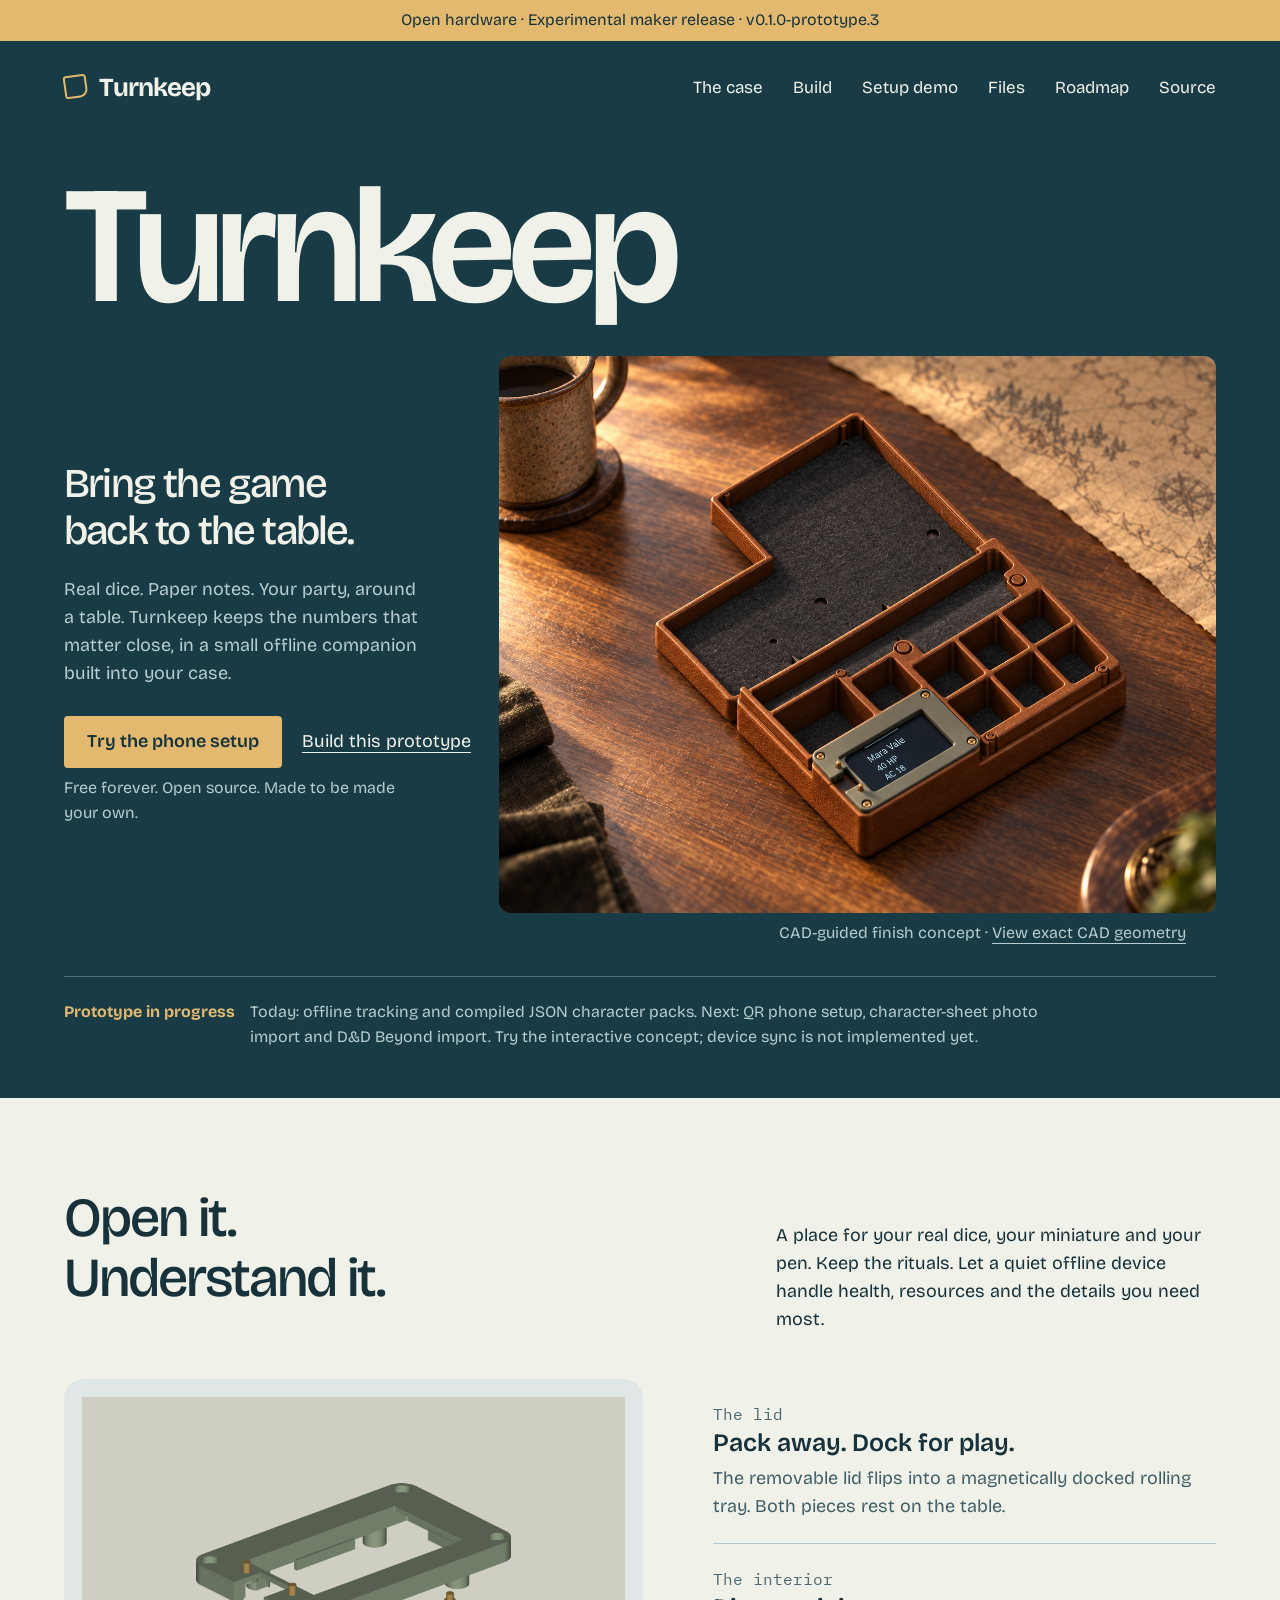
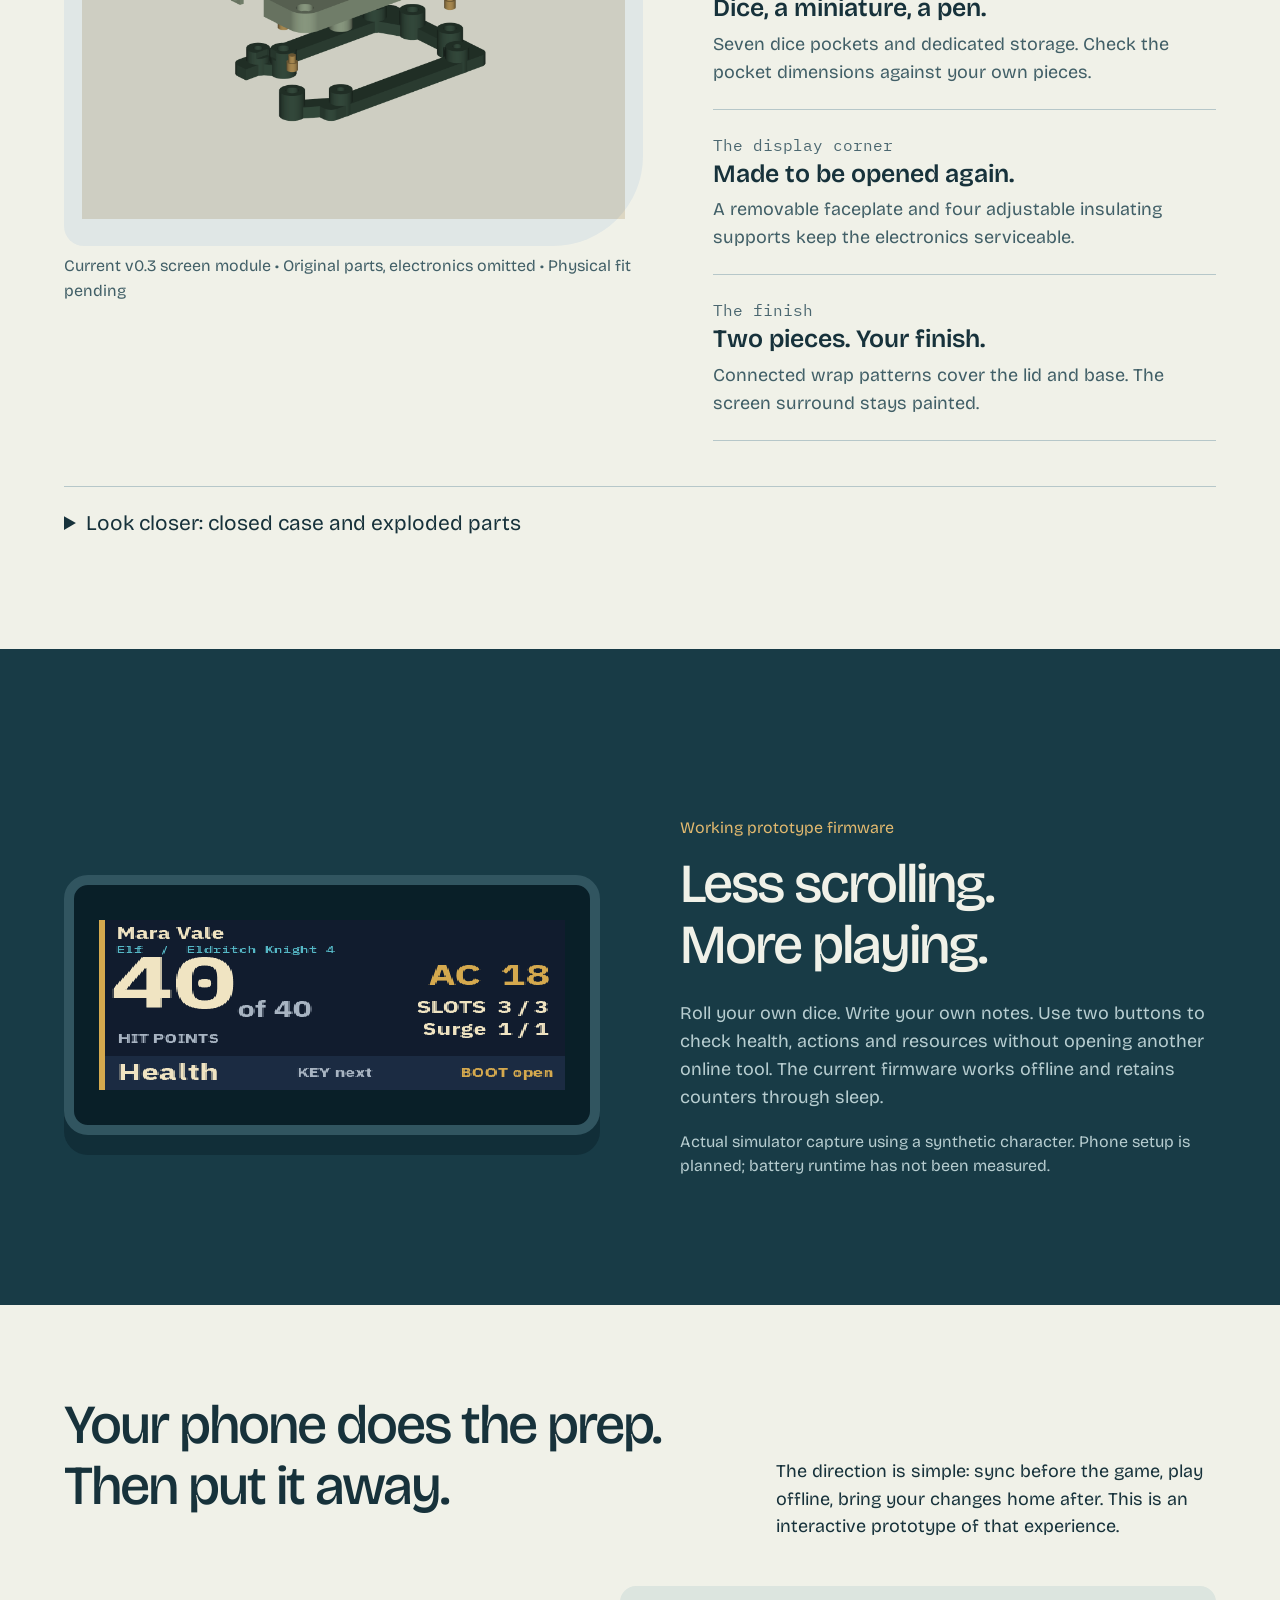
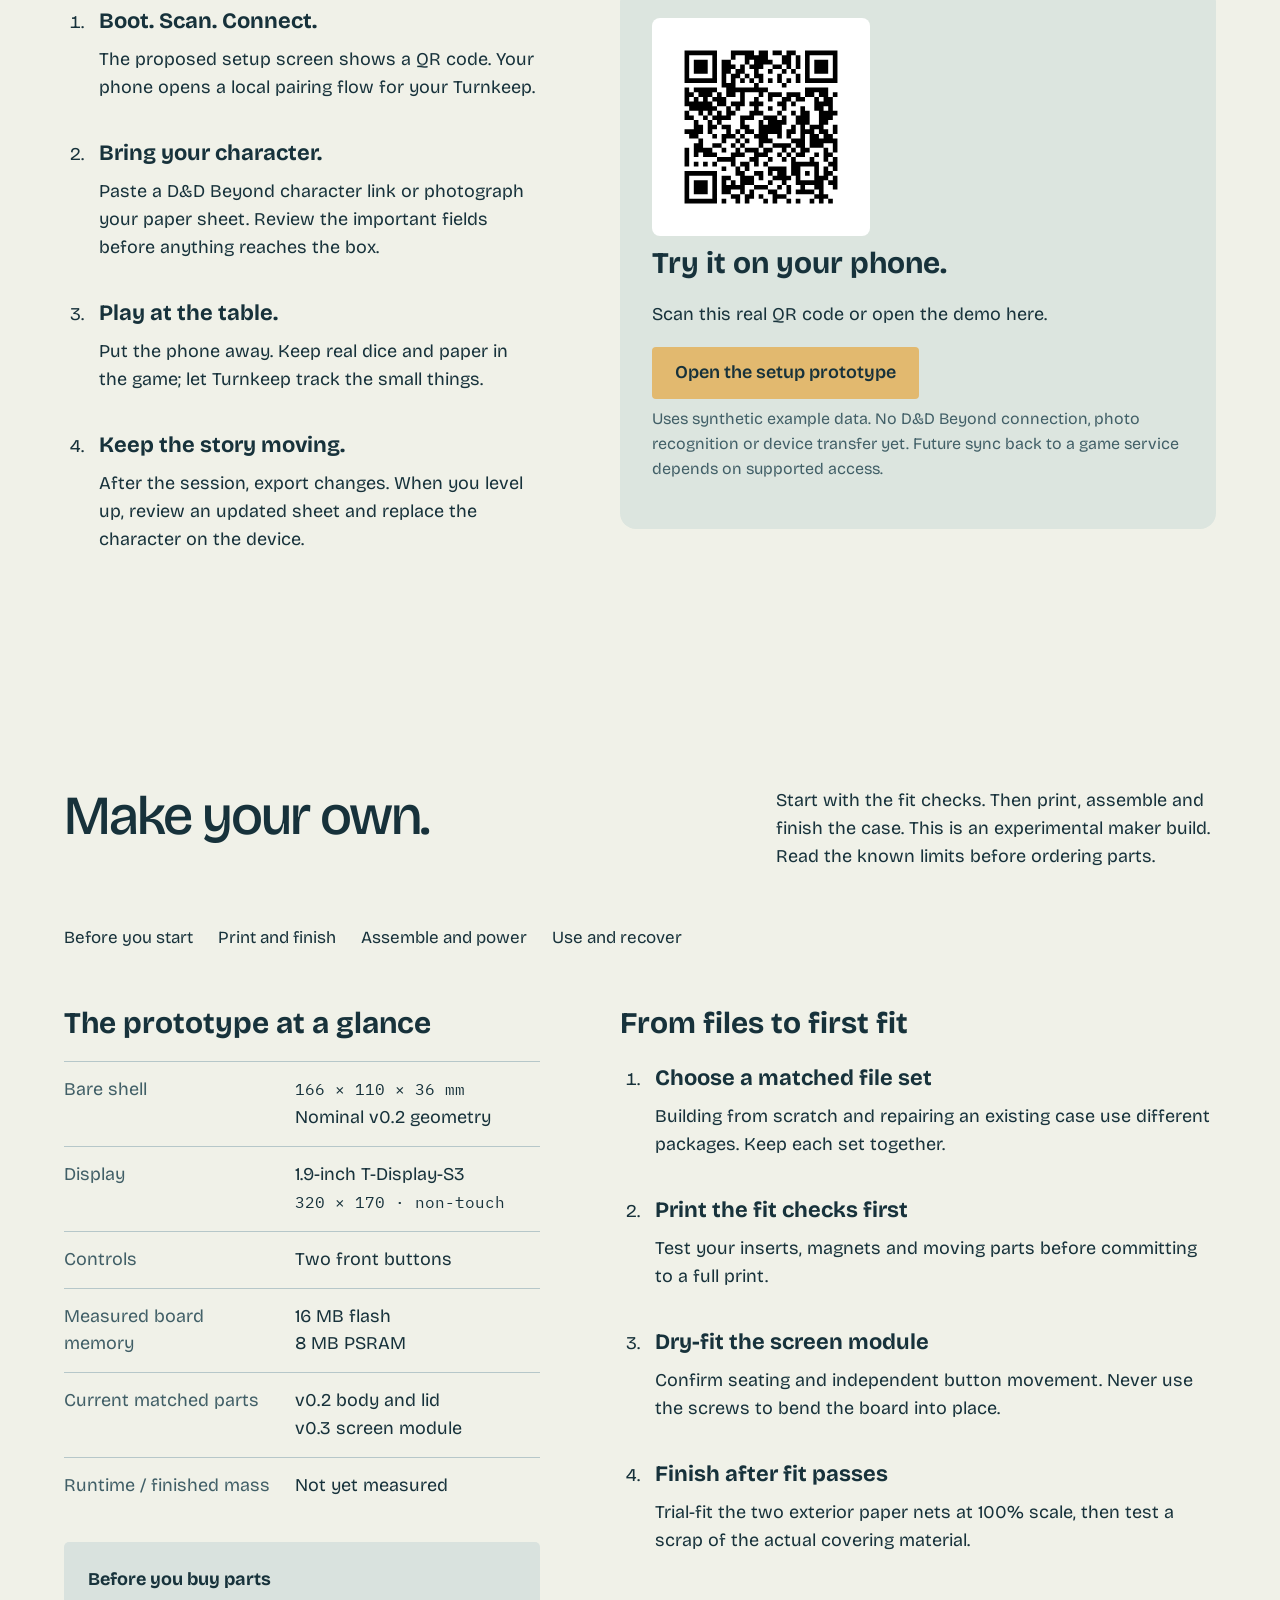
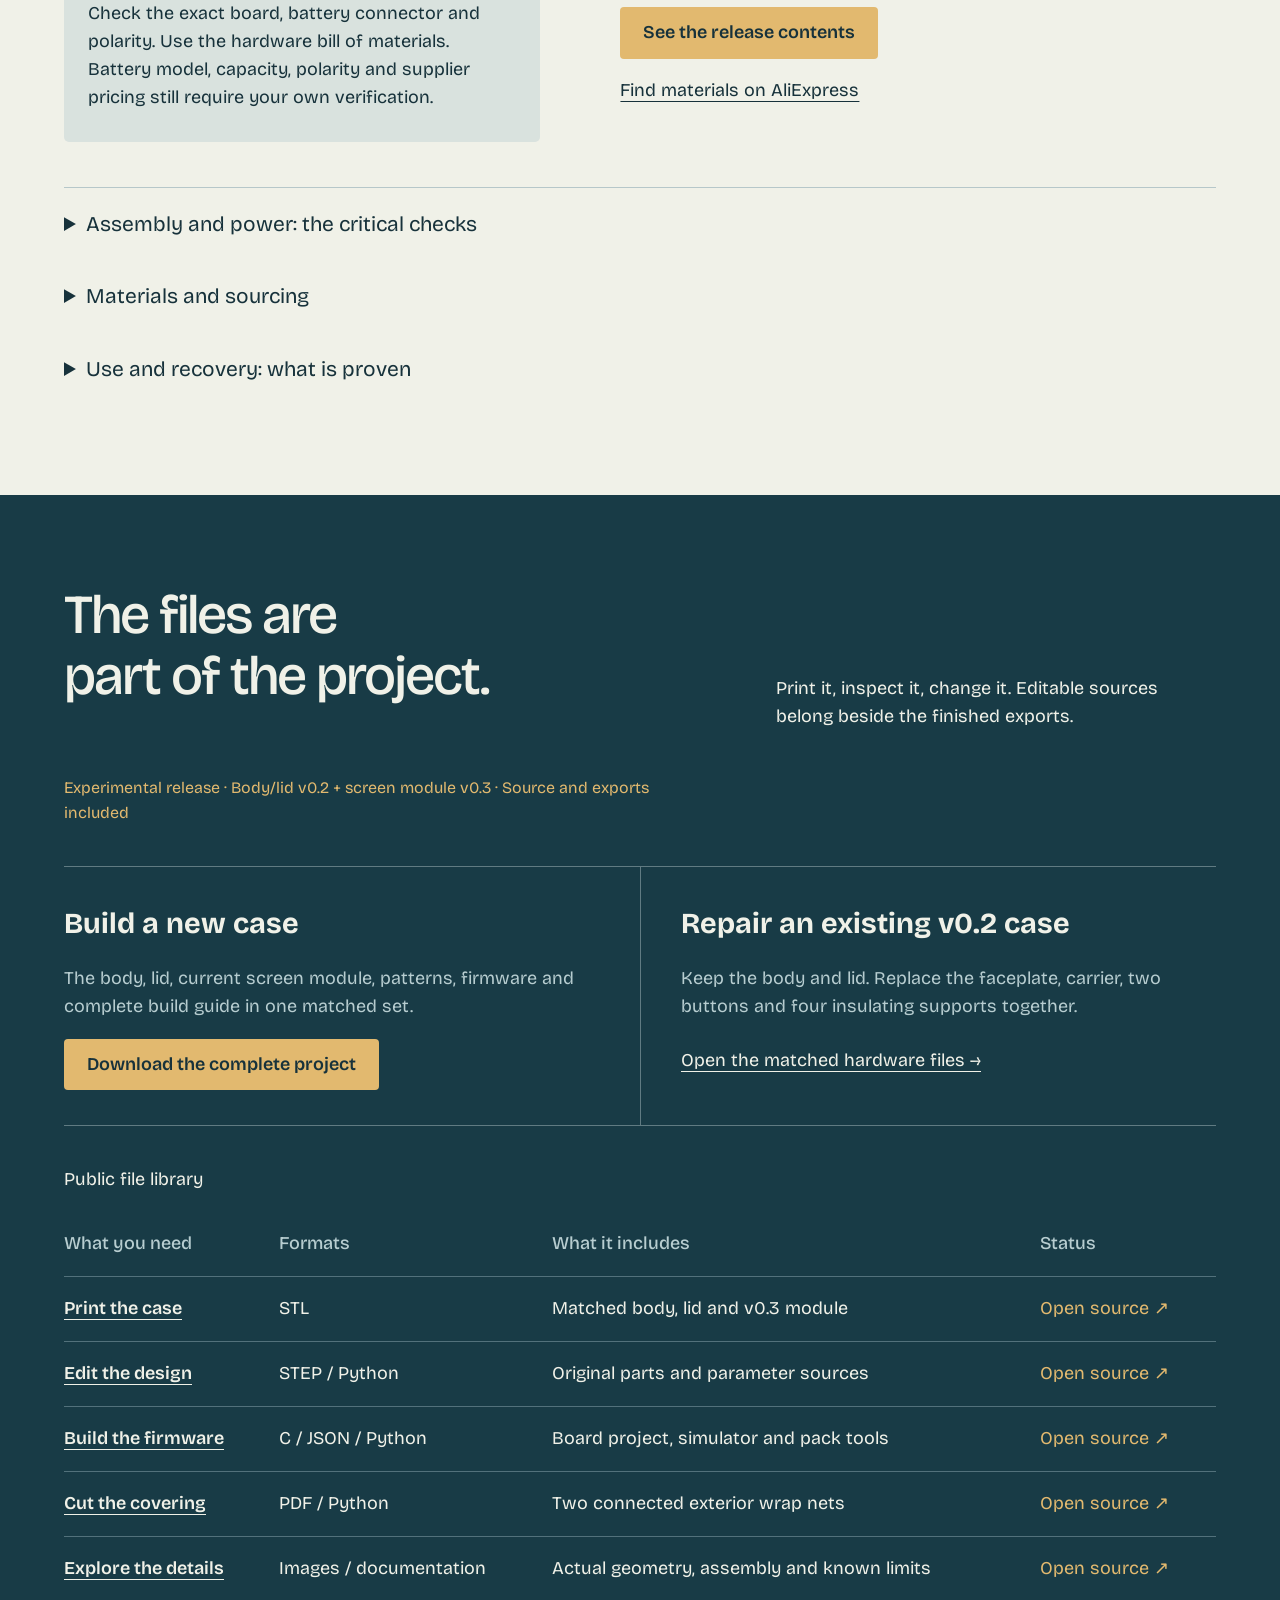
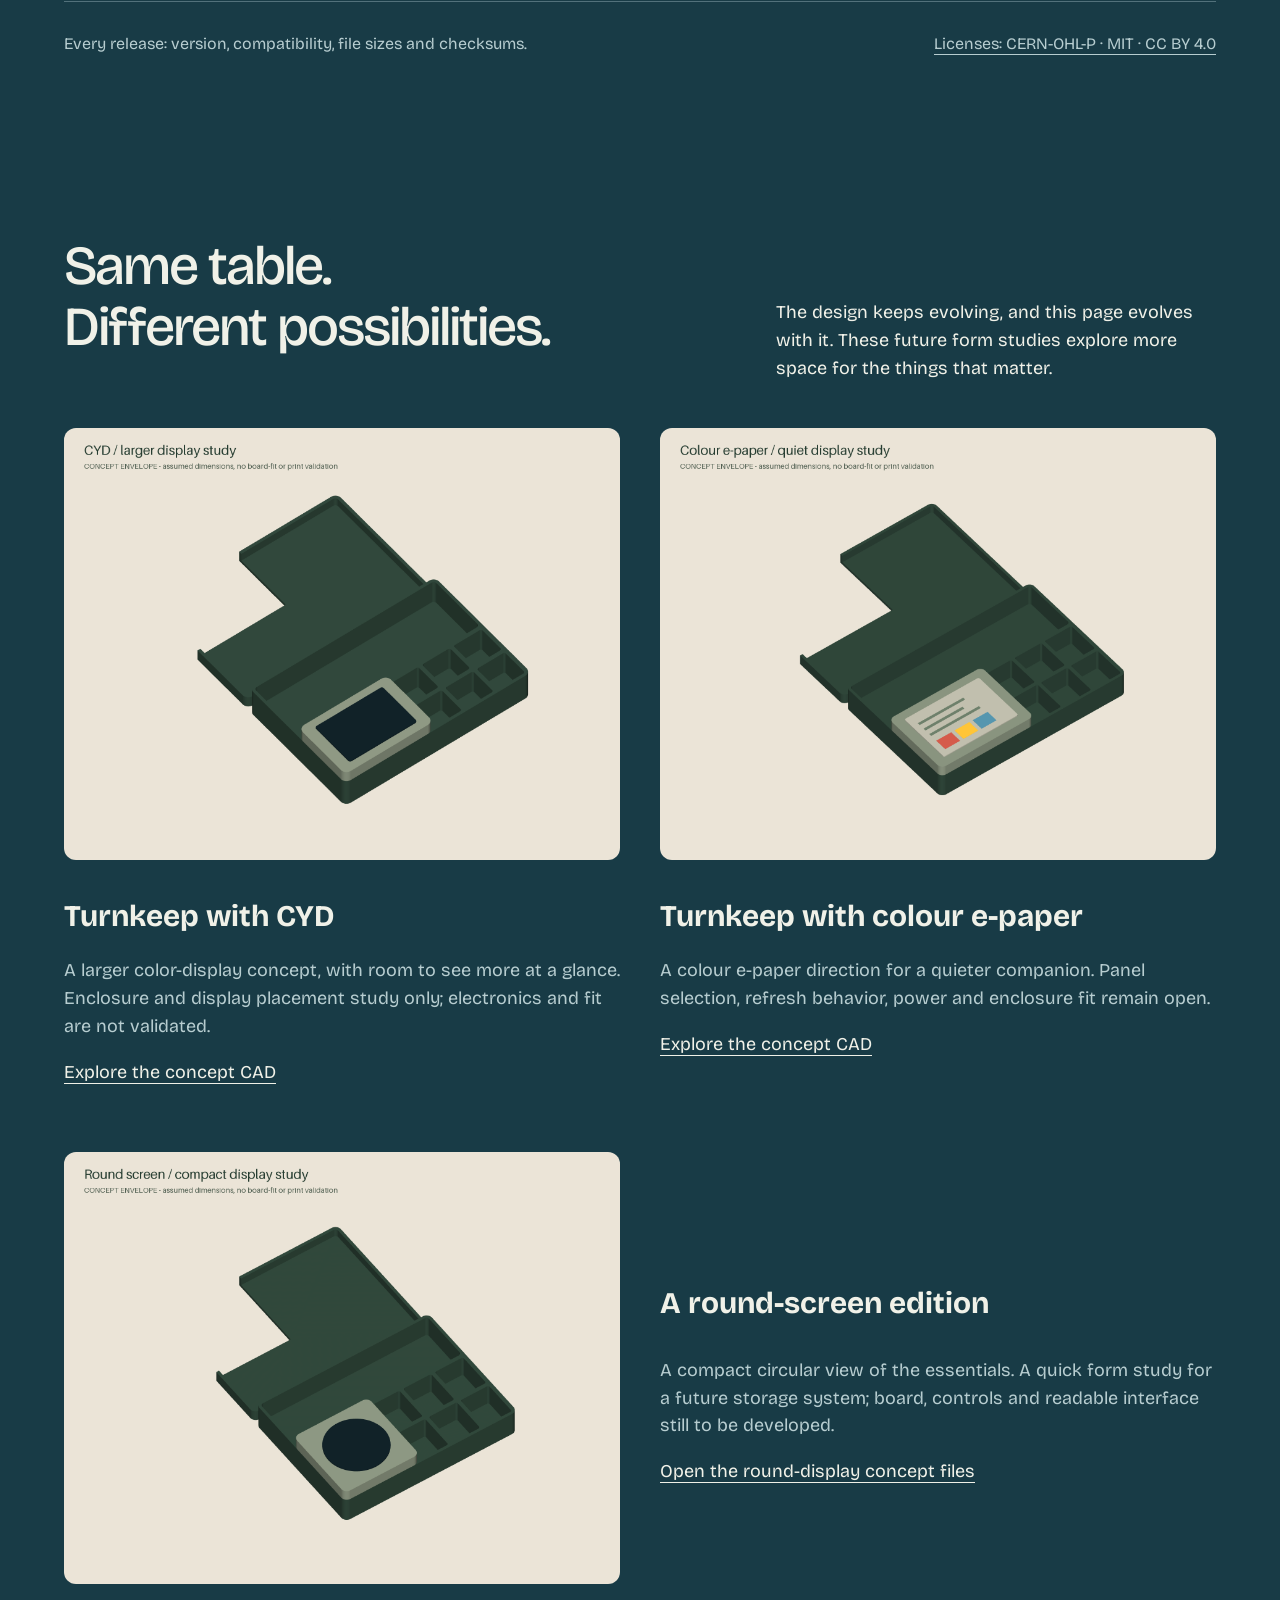
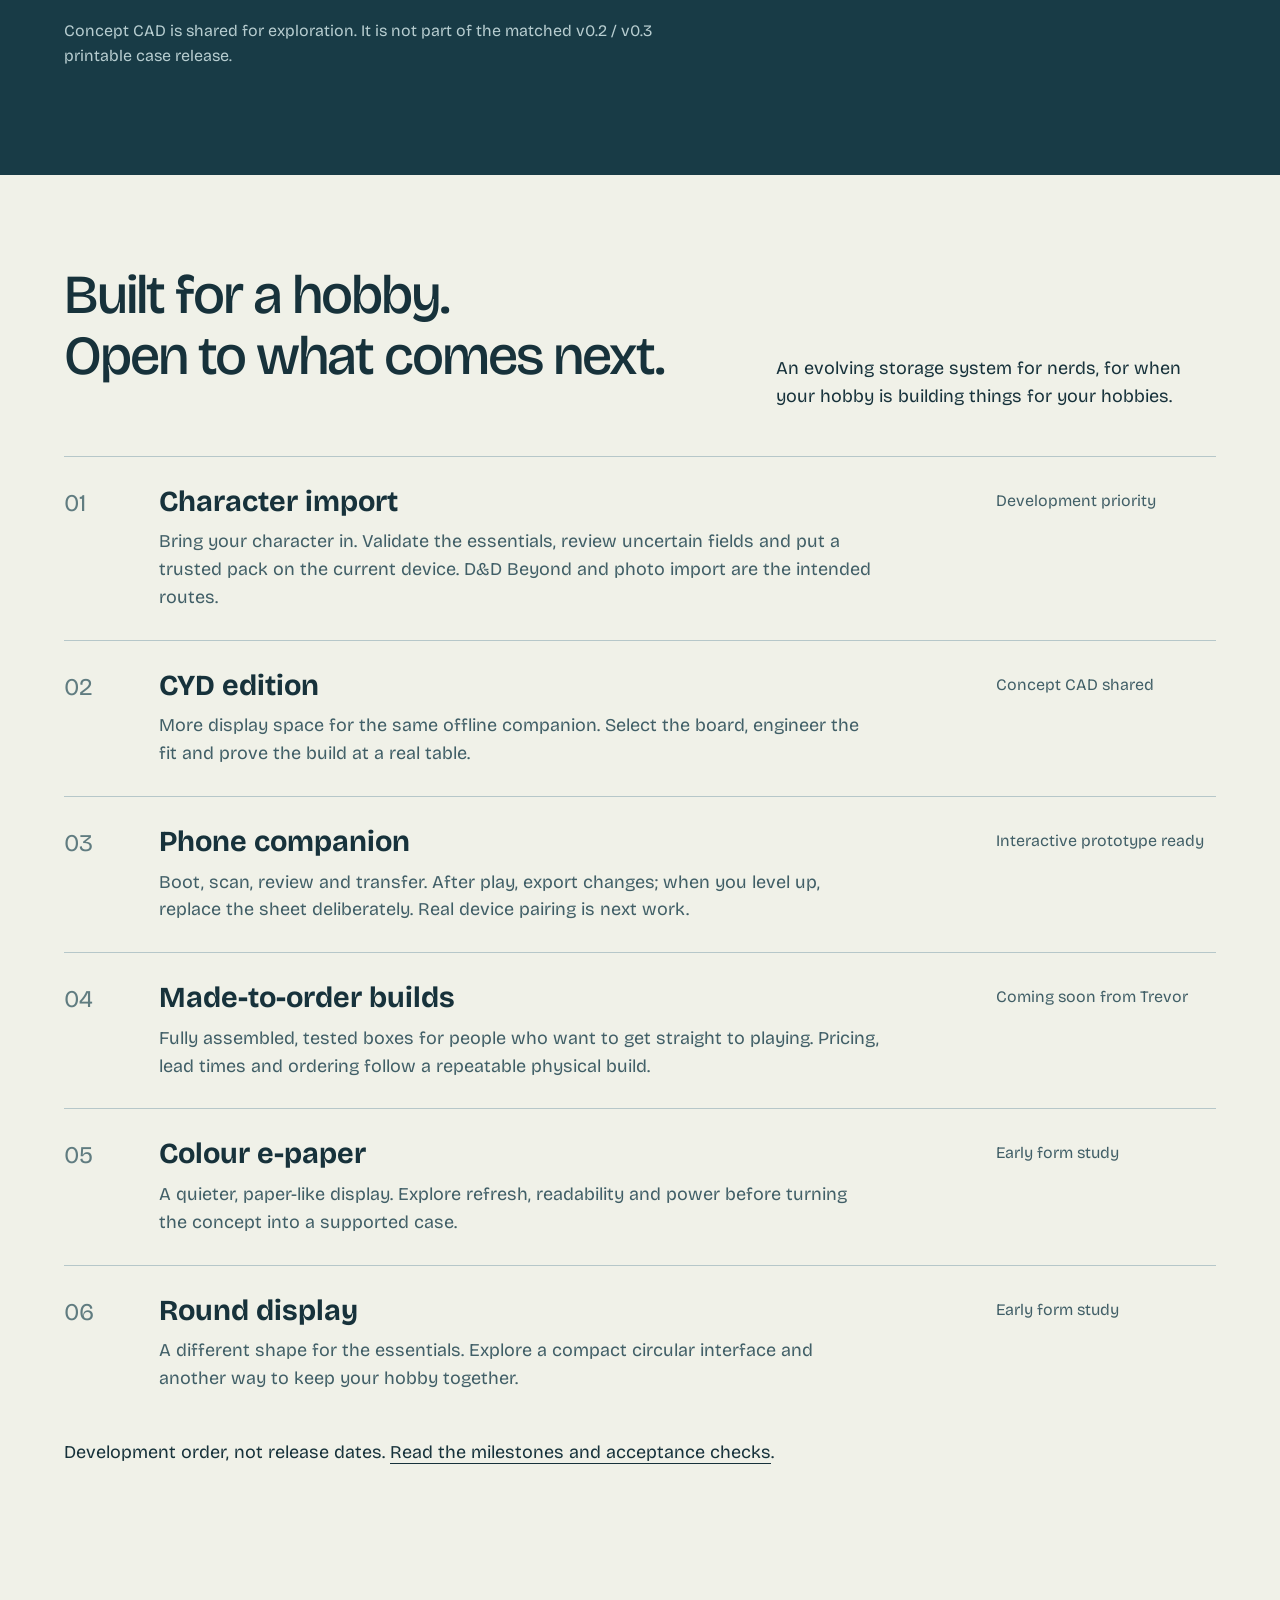
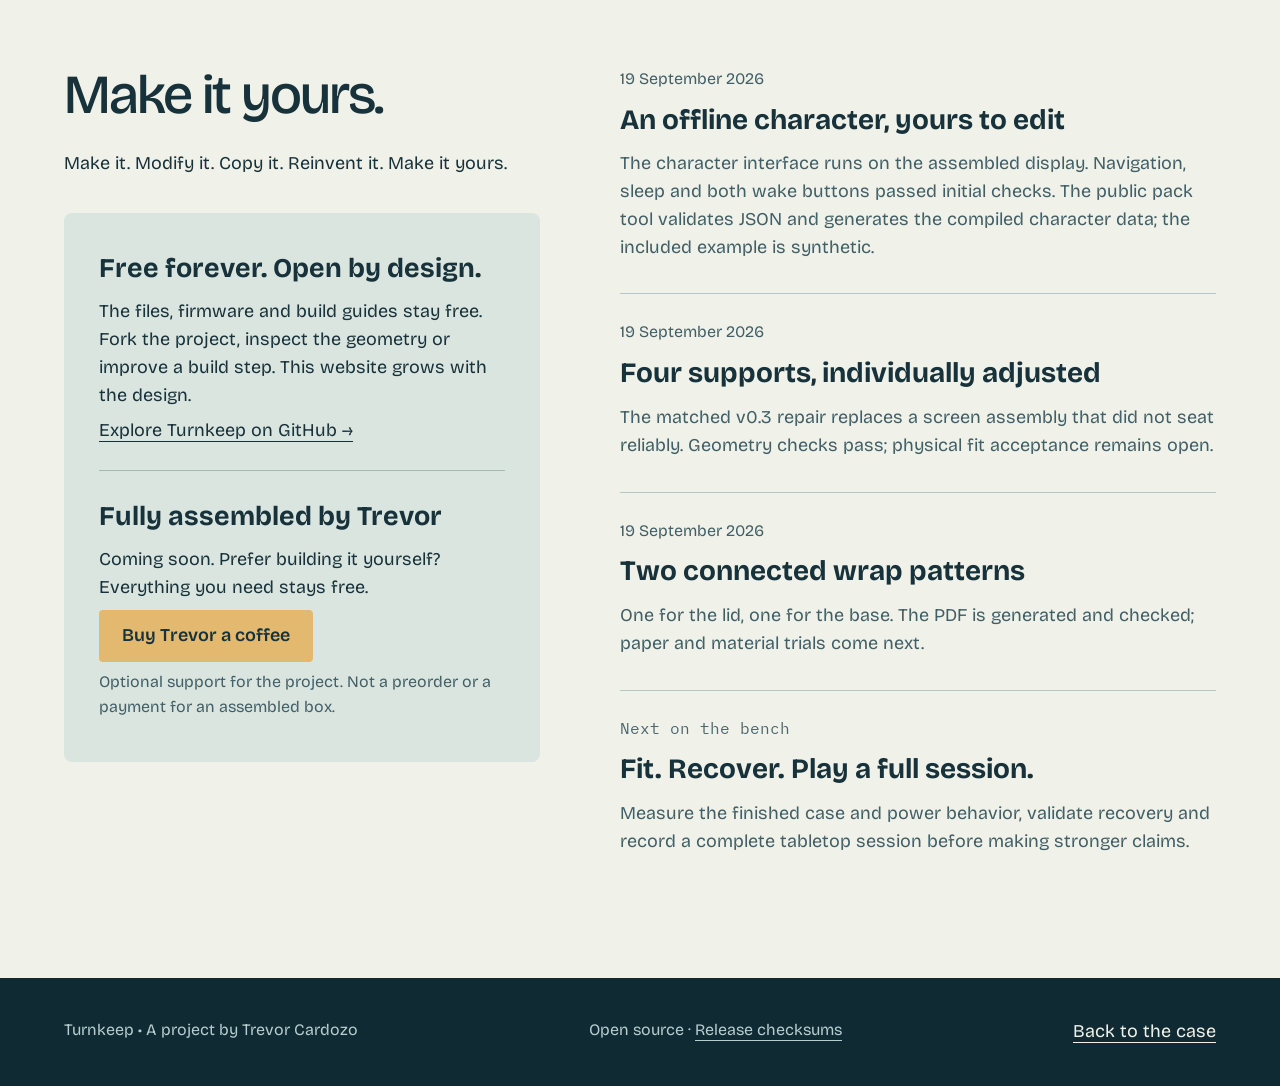
==== commit b5c15931: "feat: add CAD-guided hero and Porkbun domain guide" ====
--- a/site/index.html
+++ b/site/index.html
@@ -2,9 +2,9 @@
 @font-face{font-family:"Bricolage Grotesque";src:url(assets/bricolage.ttf);font-weight:100 900;font-display:swap}@font-face{font-family:"IBM Plex Mono";src:url(assets/mono.ttf);font-weight:400;font-display:swap}.stage img{width:100%;display:block;border-radius:12px}.stage{margin:0 -20px 0 10px}.hero-grid{grid-template-columns:36% 64%}.light a:visited{color:#765069}
 
 :root{--felt:#183b46;--deep:#102a33;--ivory:#f0f1e8;--brass:#e2b96f;--ink:#17323b;--muted:#b7cdd0}*{box-sizing:border-box}html{scroll-behavior:smooth;scroll-padding-top:100px}body{margin:0;background:var(--felt);color:var(--ivory);font:18px/1.55 'Bricolage Grotesque',sans-serif}a{color:inherit;text-underline-offset:5px}a:visited{color:#e9c7db}button{font:inherit;cursor:pointer}button,a{touch-action:manipulation}a:focus-visible,button:focus-visible,summary:focus-visible{outline:3px solid #edb653;outline-offset:5px}.skip{position:absolute;left:16px;top:-80px;background:var(--ivory);color:var(--ink);padding:12px}.skip:focus{top:40px;z-index:10}.proposal{padding:8px 24px;background:#e2b96f;color:#17323b;text-align:center;font-size:16px}.wrap{max-width:1400px;margin:auto;padding:0 64px}header{display:flex;justify-content:space-between;align-items:center;gap:32px;padding:27px 0}.mark{font-size:26px;font-weight:700;text-decoration:none;letter-spacing:-1px}.mark span{display:inline-block;border:2px solid var(--brass);width:23px;height:23px;transform:rotate(-8deg);vertical-align:-2px;margin-right:12px;border-radius:3px 3px 8px 3px}nav{display:flex;gap:30px;flex-wrap:wrap}nav a{text-decoration:none;font-size:17px}nav a:hover{text-decoration:underline}.hero{padding:28px 0 48px;position:relative}.hero h1{font-size:clamp(78px,13vw,178px);font-weight:600;letter-spacing:-.045em;line-height:1;margin:0 0 26px}.hero-grid{display:grid;grid-template-columns:36% 64%;align-items:center;gap:0}.intro{position:relative;z-index:1}.intro h2{font-size:clamp(32px,3.2vw,45px);font-weight:500;line-height:1.15;letter-spacing:-1.8px;margin:0 0 22px;max-width:400px}.intro p{color:var(--muted);max-width:365px}.actions{display:flex;gap:20px;align-items:center;flex-wrap:wrap;margin-top:28px}.button{display:inline-flex;min-height:48px;align-items:center;justify-content:center;padding:12px 23px;background:var(--brass);color:var(--ink)!important;text-decoration:none;border:0;border-radius:4px;font-weight:600}.quiet{min-height:44px;display:inline-flex;align-items:center}.stage{margin:-55px -35px -10px -35px;position:relative}.stage svg{width:100%;display:block}.caption{font-size:16px;color:var(--muted);margin-top:8px}.stage .caption{text-align:right;margin-right:30px}.status{display:flex;gap:15px;border-top:1px solid #52717b;padding-top:23px;margin-top:30px;align-items:baseline;font-size:16px}.status strong{color:var(--brass);white-space:nowrap}.status p{margin:0;color:var(--muted);max-width:820px}.light{background:var(--ivory);color:var(--ink)}.section{padding:90px 0}.section h2{font-size:clamp(36px,4.3vw,62px);font-weight:500;line-height:1.1;letter-spacing:-2px;margin:0 0 25px}.section p{max-width:65ch}.section-head{display:flex;justify-content:space-between;gap:30px;align-items:end;margin-bottom:45px}.section-head p{max-width:440px;margin:0}.explore-grid{display:grid;grid-template-columns:1.15fr 1fr;gap:70px;align-items:start}.part-visual{background:#e0e7e6;border-radius:20px 20px 90px 20px;padding:18px}.part-visual img{width:100%;mix-blend-mode:multiply}.light .caption{color:#415f67}.part-list{list-style:none;padding:0;margin:0}.part-list li{padding:22px 0;border-bottom:1px solid #b6c7c9}.part-list h3{font-size:25px;margin:0 0 8px;line-height:1.15;font-weight:600}.part-list p{margin:0;color:#415f67}.count{font-family:'IBM Plex Mono',monospace;font-size:16px;color:#4b6770}.screen-row{display:grid;grid-template-columns:1fr 1fr;gap:80px;align-items:center;padding:75px 0 20px}.screen{background:#091f28;border:10px solid #315560;box-shadow:0 20px 0 #112e38;border-radius:24px;padding:35px 25px}.screen img{width:100%;image-rendering:pixelated;display:block}.screen-copy h3{font-size:32px;line-height:1.15;margin:0}.screen-copy p{color:var(--muted)}.current{color:var(--brass);font-size:16px}.subnav{display:flex;flex-wrap:wrap;gap:12px 25px;margin:30px 0 45px;font-size:17px}.subnav a{min-height:44px;display:flex;align-items:center}.guide-grid{display:grid;grid-template-columns:1fr 1.25fr;gap:80px}.guide-grid h3{font-size:30px;line-height:1.2;margin:0 0 20px}.facts{margin:0}.facts div{display:grid;grid-template-columns:1fr 1.15fr;padding:14px 0;border-top:1px solid #b6c7c9;gap:18px}.facts dt{color:#415f67}.facts dd{margin:0}.mono{font-family:'IBM Plex Mono',monospace;font-size:16px}.note{background:#d9e2de;padding:24px;margin-top:28px;border-radius:5px}.note p{margin:6px 0}.steps{padding-left:25px}.steps li{padding:0 0 26px 10px}.steps strong{display:block;font-size:22px}.steps p{margin:8px 0}.build-appendix{margin-top:45px;border-top:1px solid #b6c7c9}.build-appendix summary{padding:20px 0;cursor:pointer;font-size:21px}.file-choice{display:grid;grid-template-columns:1fr 1fr;gap:0;border-block:1px solid #607b82;margin:40px 0}.file-choice article{padding:35px 35px 35px 0}.file-choice article+article{border-left:1px solid #607b82;padding-left:40px}.file-choice h3{font-size:29px;margin:0 0 10px}.file-choice p{color:var(--muted)}.pending{font-size:16px;color:var(--brass)}.files-table{width:100%;border-collapse:collapse}.files-table td,.files-table th{text-align:left;padding:18px 12px 18px 0;border-bottom:1px solid #52717b}.files-table th{font-weight:500;color:var(--muted)}.files-table td:first-child{font-weight:600}.files-table td:last-child{color:var(--brass)}.license-row{display:flex;gap:20px;justify-content:space-between;padding-top:30px;flex-wrap:wrap}.license-row p{font-size:16px;color:var(--muted);margin:0}.journal{display:grid;grid-template-columns:1fr 1.25fr;gap:80px}.journal article{padding:24px 0;border-top:1px solid #b6c7c9}.journal article:first-child{padding-top:0;border-top:0}.journal h3{font-size:28px;margin:6px 0}.journal article p{margin:8px 0;color:#415f67}.journal time{font-size:16px;color:#415f67}.source{background:#dbe5df;padding:35px;border-radius:8px;margin-top:35px}.source h3{margin:0;font-size:27px}.source p{margin:8px 0}.footer{background:var(--deep);padding:40px 0}.footer .wrap{display:flex;justify-content:space-between;gap:20px;flex-wrap:wrap}.footer p{font-size:16px;color:var(--muted);margin:0}.light a:visited{color:#765069}details[open] summary{font-weight:600}svg text{font-family:'Bricolage Grotesque',sans-serif}.preview-note{font-size:16px;max-width:75ch;color:var(--muted)}@media(max-width:900px){.wrap{padding:0 28px}header{align-items:start}.hero-grid{grid-template-columns:1fr}.intro{max-width:600px}.intro h2,.intro p{max-width:550px}.stage{margin:0}.hero h1{font-size:clamp(70px,17vw,135px)}.explore-grid,.screen-row,.guide-grid,.journal{gap:35px}.section-head{display:block}.section-head p{max-width:650px}.status{display:block}.status strong{display:block;margin-bottom:8px}.stage .caption{text-align:left}.section{padding:64px 0}}@media(max-width:640px){.wrap{padding:0 22px}header{display:block;padding:23px 0}nav{gap:8px 20px;margin-top:14px}nav a{display:inline-flex;align-items:center;min-height:44px}.hero{padding-top:8px}.hero h1{margin-bottom:22px}.intro h2{font-size:32px}.hero-grid .stage{grid-row:1}.stage{margin:0 -12px 20px}.explore-grid,.screen-row,.guide-grid,.journal,.file-choice{grid-template-columns:1fr}.screen-row{padding-top:60px}.section h2{letter-spacing:-1.5px}.section-head{margin-bottom:30px}.file-choice article,.file-choice article+article{padding:28px 0;border-left:0}.file-choice article+article{border-top:1px solid #607b82}.files-table thead{display:none}.files-table tr{display:block;padding:18px 0;border-bottom:1px solid #52717b}.files-table td{display:block;border:0;padding:3px 0;overflow-wrap:anywhere}.files-table td[data-label]::before{content:attr(data-label) ': ';color:var(--muted)}.facts div{grid-template-columns:1fr;gap:3px}.screen{padding:20px 14px}.journal{gap:30px}.section{padding:55px 0}.proposal{text-align:left}.source{padding:22px}}@media(prefers-reduced-motion:reduce){html{scroll-behavior:auto}*{transition:none!important}}
-.hero-grid>*{min-width:0}.stage img{max-width:100%;height:auto}.part-visual img{height:auto}.stage{margin:0 0 0 20px}@media(max-width:900px){.stage{margin:0 0 20px}}.setup-invite{padding:32px;background:#dce5df;border-radius:16px;align-self:start}.qr-frame{display:inline-block;background:white;padding:14px;border-radius:8px}.qr-frame img{display:block}.setup-invite .caption{color:#415f67}.concept-grid{display:grid;grid-template-columns:1fr 1fr;gap:40px}.concept-grid figure{margin:0}.concept-grid img{width:100%;height:auto;border-radius:12px}.concept-grid h3{font-size:30px;margin:24px 0 10px}.concept-grid p{color:var(--muted)}.materials{border-collapse:collapse;width:100%;font-size:16px}.materials td,.materials th{text-align:left;vertical-align:top;border-bottom:1px solid #b6c7c9;padding:18px 14px 18px 0}.materials a{display:inline-block;min-height:44px}.materials-scroll{overflow-x:auto}.source hr{border:0;border-top:1px solid #a4b7b0;margin:25px 0}@media(max-width:640px){.concept-grid{grid-template-columns:1fr;gap:45px}.setup-invite{padding:24px}.materials thead{display:none}.materials tr{display:block;border-bottom:1px solid #b6c7c9;padding:16px 0}.materials td,.materials th{display:block;border:0;padding:4px 0}}.round-study{display:grid;grid-template-columns:1fr 1fr;gap:40px;align-items:center;margin:65px 0 35px}.round-study img{width:100%;height:auto;border-radius:12px}.round-study h3{font-size:30px}.round-study p{color:var(--muted)}.roadmap{list-style:none;padding:0;margin:0}.roadmap li{display:grid;grid-template-columns:65px 1fr 220px;gap:30px;padding:28px 0;border-top:1px solid #b6c7c9}.roadmap h3{font-size:29px;line-height:1.15;margin:0 0 10px}.roadmap p{margin:0;color:#415f67;max-width:60ch}.road-number{font-size:24px;color:#607c80}.road-status{font-size:16px;color:#415f67;padding-top:4px}@media(max-width:640px){.round-study{grid-template-columns:1fr;gap:12px}.roadmap li{grid-template-columns:35px 1fr;gap:16px}.road-status{grid-column:2}.roadmap h3{font-size:25px}}</style></head><body><a class="skip" href="#main">Skip to content</a><div class="proposal">Open hardware · Experimental maker release · v0.1.0-prototype.2</div><div class="wrap"><header><a class="mark" href="#main"><span aria-hidden="true"></span>Turnkeep</a><nav aria-label="Project"><a href="#case">The case</a><a href="#build">Build</a><a href="setup.html">Setup demo</a><a href="#files">Files</a><a href="#roadmap">Roadmap</a><a href="#source">Source</a></nav></header></div><main id="main"><div class="wrap"><section class="hero" id="case"><h1>Turnkeep</h1><div class="hero-grid"><div class="intro"><h2>Bring the game<br>back to the table.</h2><p>Real dice. Paper notes. Your party, around a table. Turnkeep keeps the numbers that matter close, in a small offline companion built into your case.</p><div class="actions"><a class="button" href="setup.html">Try the phone setup</a><a class="quiet" href="#build">Build this prototype</a></div><p class="caption">Free forever. Open source. Made to be made your own.</p></div><figure class="stage"><img src="assets/hero.png" width="1800" height="1400" alt="CAD render of the actual Turnkeep case with its compartmented body and L-shaped rolling lid"><figcaption class="caption">Current case geometry · CAD render · Electronics and finish omitted</figcaption></figure></div><aside class="status"><strong>Prototype in progress</strong><p>Today: offline tracking and compiled JSON character packs. Next: QR phone setup, character-sheet photo import and D&amp;D Beyond import. Try the interactive concept; device sync is not implemented yet.</p></aside></section></div>
+.hero-grid>*{min-width:0}.stage img{max-width:100%;height:auto}.part-visual img{height:auto}.stage{margin:0 0 0 20px}@media(max-width:900px){.stage{margin:0 0 20px}}.setup-invite{padding:32px;background:#dce5df;border-radius:16px;align-self:start}.qr-frame{display:inline-block;background:white;padding:14px;border-radius:8px}.qr-frame img{display:block}.setup-invite .caption{color:#415f67}.concept-grid{display:grid;grid-template-columns:1fr 1fr;gap:40px}.concept-grid figure{margin:0}.concept-grid img{width:100%;height:auto;border-radius:12px}.concept-grid h3{font-size:30px;margin:24px 0 10px}.concept-grid p{color:var(--muted)}.materials{border-collapse:collapse;width:100%;font-size:16px}.materials td,.materials th{text-align:left;vertical-align:top;border-bottom:1px solid #b6c7c9;padding:18px 14px 18px 0}.materials a{display:inline-block;min-height:44px}.materials-scroll{overflow-x:auto}.source hr{border:0;border-top:1px solid #a4b7b0;margin:25px 0}@media(max-width:640px){.concept-grid{grid-template-columns:1fr;gap:45px}.setup-invite{padding:24px}.materials thead{display:none}.materials tr{display:block;border-bottom:1px solid #b6c7c9;padding:16px 0}.materials td,.materials th{display:block;border:0;padding:4px 0}}.round-study{display:grid;grid-template-columns:1fr 1fr;gap:40px;align-items:center;margin:65px 0 35px}.round-study img{width:100%;height:auto;border-radius:12px}.round-study h3{font-size:30px}.round-study p{color:var(--muted)}.roadmap{list-style:none;padding:0;margin:0}.roadmap li{display:grid;grid-template-columns:65px 1fr 220px;gap:30px;padding:28px 0;border-top:1px solid #b6c7c9}.roadmap h3{font-size:29px;line-height:1.15;margin:0 0 10px}.roadmap p{margin:0;color:#415f67;max-width:60ch}.road-number{font-size:24px;color:#607c80}.road-status{font-size:16px;color:#415f67;padding-top:4px}@media(max-width:640px){.round-study{grid-template-columns:1fr;gap:12px}.roadmap li{grid-template-columns:35px 1fr;gap:16px}.road-status{grid-column:2}.roadmap h3{font-size:25px}}</style></head><body><a class="skip" href="#main">Skip to content</a><div class="proposal">Open hardware · Experimental maker release · v0.1.0-prototype.3</div><div class="wrap"><header><a class="mark" href="#main"><span aria-hidden="true"></span>Turnkeep</a><nav aria-label="Project"><a href="#case">The case</a><a href="#build">Build</a><a href="setup.html">Setup demo</a><a href="#files">Files</a><a href="#roadmap">Roadmap</a><a href="#source">Source</a></nav></header></div><main id="main"><div class="wrap"><section class="hero" id="case"><h1>Turnkeep</h1><div class="hero-grid"><div class="intro"><h2>Bring the game<br>back to the table.</h2><p>Real dice. Paper notes. Your party, around a table. Turnkeep keeps the numbers that matter close, in a small offline companion built into your case.</p><div class="actions"><a class="button" href="setup.html">Try the phone setup</a><a class="quiet" href="#build">Build this prototype</a></div><p class="caption">Free forever. Open source. Made to be made your own.</p></div><figure class="stage"><img src="assets/hero-product-v2.png" width="1422" height="1106" alt="CAD-guided finish concept showing the compartmented Turnkeep case and L-shaped rolling lid"><figcaption class="caption">CAD-guided finish concept · <a href="assets/hero.png">View exact CAD geometry</a></figcaption></figure></div><aside class="status"><strong>Prototype in progress</strong><p>Today: offline tracking and compiled JSON character packs. Next: QR phone setup, character-sheet photo import and D&amp;D Beyond import. Try the interactive concept; device sync is not implemented yet.</p></aside></section></div>
 <section class="section light" id="inside"><div class="wrap"><div class="section-head"><h2>Open it.<br>Understand it.</h2><p>A place for your real dice, your miniature and your pen. Keep the rituals. Let a quiet offline device handle health, resources and the details you need most.</p></div><div class="explore-grid"><figure style="margin:0"><div class="part-visual"><img loading="lazy" src="assets/module.png" width="1800" height="1400" alt="CAD exploded view of the original v0.3 faceplate, buttons, insulating supports and adjustable rear carrier; electronics omitted"></div><figcaption class="caption">Current v0.3 screen module • Original parts, electronics omitted • Physical fit pending</figcaption></figure><ol class="part-list"><li><span class="count">The lid</span><h3>Pack away. Dock for play.</h3><p>The removable lid flips into a magnetically docked rolling tray. Both pieces rest on the table.</p></li><li><span class="count">The interior</span><h3>Dice, a miniature, a pen.</h3><p>Seven dice pockets and dedicated storage. Check the pocket dimensions against your own pieces.</p></li><li><span class="count">The display corner</span><h3>Made to be opened again.</h3><p>A removable faceplate and four adjustable insulating supports keep the electronics serviceable.</p></li><li><span class="count">The finish</span><h3>Two pieces. Your finish.</h3><p>Connected wrap patterns cover the lid and base. The screen surround stays painted.</p></li></ol></div><details class="build-appendix"><summary>Look closer: closed case and exploded parts</summary><div class="concept-grid"><figure><img src="assets/closed.png" width="1800" height="1400" loading="lazy" alt="Actual CAD geometry of the current Turnkeep case closed"><figcaption>Closed case · Current geometry, electronics omitted</figcaption></figure><figure><img src="assets/exploded.png" width="1800" height="1400" loading="lazy" alt="Exploded CAD view of the current body, L-shaped lid and screen module"><figcaption>Every original part · Exploded spacing is illustrative</figcaption></figure></div><p><a href="https://github.com/Tr3v0r86/turnkeep/blob/main/hardware/case-assembly.step">Download the editable current-case STEP</a></p></details></div></section>
 <section class="section"><div class="wrap"><div class="screen-row"><div class="screen"><img loading="lazy" src="assets/screen.png" width="320" height="170" alt="Actual simulator view of synthetic character Mara Vale: 40 of 40 hit points, AC 18, slots 3 of 3, surge 1 of 1"></div><div class="screen-copy"><span class="current">Working prototype firmware</span><h2 style="margin-top:12px">Less scrolling.<br>More playing.</h2><p>Roll your own dice. Write your own notes. Use two buttons to check health, actions and resources without opening another online tool. The current firmware works offline and retains counters through sleep.</p><p class="caption">Actual simulator capture using a synthetic character. Phone setup is planned; battery runtime has not been measured.</p></div></div></div></section>
 <section class="section light" id="setup"><div class="wrap"><div class="section-head"><h2>Your phone does the prep.<br>Then put it away.</h2><p>The direction is simple: sync before the game, play offline, bring your changes home after. This is an interactive prototype of that experience.</p></div><div class="guide-grid"><div><ol class="steps"><li><strong>Boot. Scan. Connect.</strong><p>The proposed setup screen shows a QR code. Your phone opens a local pairing flow for your Turnkeep.</p></li><li><strong>Bring your character.</strong><p>Paste a D&amp;D Beyond character link or photograph your paper sheet. Review the important fields before anything reaches the box.</p></li><li><strong>Play at the table.</strong><p>Put the phone away. Keep real dice and paper in the game; let Turnkeep track the small things.</p></li><li><strong>Keep the story moving.</strong><p>After the session, export changes. When you level up, review an updated sheet and replace the character on the device.</p></li></ol></div><div class="setup-invite"><div class="qr-frame"><img src="assets/setup-qr.svg" width="190" height="190" alt="QR code linking to the Turnkeep phone setup demonstration"></div><h3>Try it on your phone.</h3><p>Scan this real QR code or open the demo here.</p><a class="button" href="setup.html">Open the setup prototype</a><p class="caption">Uses synthetic example data. No D&amp;D Beyond connection, photo recognition or device transfer yet. Future sync back to a game service depends on supported access.</p></div></div></div></section><section class="section light" id="build"><div class="wrap"><div class="section-head"><h2>Make your own.</h2><p>Start with the fit checks. Then print, assemble and finish the case. This is an experimental maker build. Read the known limits before ordering parts.</p></div><nav class="subnav" aria-label="Build guide"><a href="#before">Before you start</a><a href="#steps">Print and finish</a><a href="#assembly">Assemble and power</a><a href="#recovery">Use and recover</a></nav><div class="guide-grid"><div id="before"><h3>The prototype at a glance</h3><dl class="facts"><div><dt>Bare shell</dt><dd><span class="mono">166 × 110 × 36 mm</span><br>Nominal v0.2 geometry</dd></div><div><dt>Display</dt><dd>1.9-inch T-Display-S3<br><span class="mono">320 × 170 · non-touch</span></dd></div><div><dt>Controls</dt><dd>Two front buttons</dd></div><div><dt>Measured board memory</dt><dd>16 MB flash<br>8 MB PSRAM</dd></div><div><dt>Current matched parts</dt><dd>v0.2 body and lid<br>v0.3 screen module</dd></div><div><dt>Runtime / finished mass</dt><dd>Not yet measured</dd></div></dl><div class="note"><strong>Before you buy parts</strong><p>Check the exact board, battery connector and polarity. Use the hardware bill of materials. Battery model, capacity, polarity and supplier pricing still require your own verification.</p></div></div><div id="steps"><h3>From files to first fit</h3><ol class="steps"><li><strong>Choose a matched file set</strong><p>Building from scratch and repairing an existing case use different packages. Keep each set together.</p></li><li><strong>Print the fit checks first</strong><p>Test your inserts, magnets and moving parts before committing to a full print.</p></li><li><strong>Dry-fit the screen module</strong><p>Confirm seating and independent button movement. Never use the screws to bend the board into place.</p></li><li><strong>Finish after fit passes</strong><p>Trial-fit the two exterior paper nets at 100% scale, then test a scrap of the actual covering material.</p></li></ol><a class="button" href="#files">See the release contents</a><p><a href="#materials">Find materials on AliExpress</a></p></div></div><div class="build-appendix"><details id="assembly"><summary>Assembly and power: the critical checks</summary><p>Install heat-set inserts with electronics and battery removed. Support-adjustment screws push insulating tips; metal must not touch the PCB. Stop at first light contact. Preserve USB and removable-deck service access. Sleep is software sleep, not battery disconnection.</p><p><a href="https://github.com/Tr3v0r86/turnkeep/tree/main/hardware">Read the hardware assembly guide and bill of materials</a> before printing or powering the case.</p></details><details id="materials"><summary>Materials and sourcing</summary><p>These links search AliExpress for each specification. Listings, variants, prices and shipping change; no seller or exact listing has been qualified. Check dimensions and quantities before ordering. No affiliate links.</p><div class="materials-scroll"><table class="materials"><caption>Full-build bill of materials</caption><thead><tr><th>Material</th><th>Quantity / size</th><th>Check before buying</th><th>Source</th></tr></thead><tbody><tr><th scope="row">LilyGo T-Display-S3</th><td>1 · 1.9-inch ST7789, non-touch</td><td>Choose the original non-touch version, not AMOLED, Pro or a different panel.</td><td><a href="https://www.aliexpress.com/w/wholesale-lilygo-t-display-s3-1.9-st7789-non-touch.html" rel="noopener noreferrer">Search AliExpress</a></td></tr><tr><th scope="row">Protected LiPo battery</th><td>1 · envelope ≤57 × 39 × 8 mm</td><td>Exact cell, connector and polarity are not selected. Measure and verify against your board before ordering.</td><td><a href="https://www.aliexpress.com/w/wholesale-3.7v-protected-lithium-polymer-battery.html" rel="noopener noreferrer">Search AliExpress</a></td></tr><tr><th scope="row">M2 heat-set inserts</th><td>12 · length 4 mm, outer diameter 3.2 mm</td><td>Eight module inserts plus four body inserts.</td><td><a href="https://www.aliexpress.com/w/wholesale-m2-heat-set-insert-4mm-3.2mm.html" rel="noopener noreferrer">Search AliExpress</a></td></tr><tr><th scope="row">M2 × 8 mm screws</th><td>8</td><td>Four case fasteners plus four support adjusters.</td><td><a href="https://www.aliexpress.com/w/wholesale-m2-8mm-pan-head-screws.html" rel="noopener noreferrer">Search AliExpress</a></td></tr><tr><th scope="row">M2 × 10 mm screws</th><td>4</td><td>Carrier mounts.</td><td><a href="https://www.aliexpress.com/w/wholesale-m2-10mm-pan-head-screws.html" rel="noopener noreferrer">Search AliExpress</a></td></tr><tr><th scope="row">6 × 2 mm disc magnets</th><td>10</td><td>Closure and docking; dry-fit polarity before gluing.</td><td><a href="https://www.aliexpress.com/w/wholesale-6x2mm-neodymium-disc-magnets.html" rel="noopener noreferrer">Search AliExpress</a></td></tr><tr><th scope="row">3 × 2 mm disc magnets</th><td>6</td><td>Closure magnets.</td><td><a href="https://www.aliexpress.com/w/wholesale-3x2mm-neodymium-disc-magnets.html" rel="noopener noreferrer">Search AliExpress</a></td></tr><tr><th scope="row">PLA / PLA Matte</th><td>1 spool · 1.75 mm</td><td>Printer/material tolerances need coupon testing.</td><td><a href="https://www.aliexpress.com/w/wholesale-1.75mm-pla-matte-filament.html" rel="noopener noreferrer">Search AliExpress</a></td></tr><tr><th scope="row">Felt</th><td>2 mm sheet</td><td>Pocket floors; editable templates included.</td><td><a href="https://www.aliexpress.com/w/wholesale-2mm-felt-sheet.html" rel="noopener noreferrer">Search AliExpress</a></td></tr><tr><th scope="row">Exterior PVC covering</th><td>Optional · 1 mm sheet</td><td>Two-piece exterior pattern is provisional; trial-fit paper first.</td><td><a href="https://www.aliexpress.com/w/wholesale-1mm-pvc-faux-leather-sheet.html" rel="noopener noreferrer">Search AliExpress</a></td></tr><tr><th scope="row">Adhesive</th><td>For magnets and coverings</td><td>Select adhesive compatible with your chosen printed material and covering.</td><td><a href="https://www.aliexpress.com/w/wholesale-plastic-metal-epoxy-adhesive-craft.html" rel="noopener noreferrer">Search AliExpress</a></td></tr><tr><th scope="row">Soft battery pad</th><td>Thin, nonconductive sheet</td><td>Support the cell gently; preserve clearance and avoid compression.</td><td><a href="https://www.aliexpress.com/w/wholesale-thin-eva-foam-sheet.html" rel="noopener noreferrer">Search AliExpress</a></td></tr></tbody></table></div><p>Useful tools: <a href="https://www.aliexpress.com/w/wholesale-temperature-controlled-soldering-iron.html">temperature-controlled iron</a> with <a href="https://www.aliexpress.com/w/wholesale-heat-set-insert-tip.html">insert tip</a>, <a href="https://www.aliexpress.com/w/wholesale-digital-caliper.html">calipers</a>, <a href="https://www.aliexpress.com/w/wholesale-precision-screwdriver-set.html">matching screwdriver</a> and <a href="https://www.aliexpress.com/w/wholesale-craft-knife-cutting-mat.html">cutting tools</a>. Use the fastener head you actually buy. A 3D printer with a 180 mm build envelope is required.</p></details><details id="recovery"><summary>Use and recovery: what is proven</summary><p>Initial assembled orientation, navigation, sleep and wake on both buttons have passed with HP retained. Repeated cycles, inaccessible-reset recovery, battery endurance, standby current and thermal tests remain open. Published recovery instructions must be verified on the named board before a ready-to-flash package ships.</p></details></div></div></section>
-<section class="section" id="files"><div class="wrap"><div class="section-head"><h2>The files are<br>part of the project.</h2><p>Print it, inspect it, change it. Editable sources belong beside the finished exports.</p></div><p class="pending">Experimental release · Body/lid v0.2 + screen module v0.3 · Source and exports included</p><div class="file-choice"><article><h3>Build a new case</h3><p>The body, lid, current screen module, patterns, firmware and complete build guide in one matched set.</p><a class="button" href="https://github.com/Tr3v0r86/turnkeep/releases/download/v0.1.0-prototype.2/turnkeep-source.zip">Download the complete project</a></article><article><h3>Repair an existing v0.2 case</h3><p>Keep the body and lid. Replace the faceplate, carrier, two buttons and four insulating supports together.</p><a class="quiet" href="https://github.com/Tr3v0r86/turnkeep/tree/main/hardware">Open the matched hardware files →</a></article></div><table class="files-table"><caption style="text-align:left;margin-bottom:18px">Public file library</caption><thead><tr><th>What you need</th><th>Formats</th><th>What it includes</th><th>Status</th></tr></thead><tbody><tr><td><a href="https://github.com/Tr3v0r86/turnkeep/tree/main/hardware/stl">Print the case</a></td><td data-label="Formats">STL</td><td>Matched body, lid and v0.3 module</td><td>Open source ↗</td></tr><tr><td><a href="https://github.com/Tr3v0r86/turnkeep/tree/main/hardware">Edit the design</a></td><td data-label="Formats">STEP / Python</td><td>Original parts and parameter sources</td><td>Open source ↗</td></tr><tr><td><a href="https://github.com/Tr3v0r86/turnkeep/tree/main/firmware">Build the firmware</a></td><td data-label="Formats">C / JSON / Python</td><td>Board project, simulator and pack tools</td><td>Open source ↗</td></tr><tr><td><a href="https://github.com/Tr3v0r86/turnkeep/tree/main/hardware/upholstery">Cut the covering</a></td><td data-label="Formats">PDF / Python</td><td>Two connected exterior wrap nets</td><td>Open source ↗</td></tr><tr><td><a href="https://github.com/Tr3v0r86/turnkeep/tree/main/hardware/ASSEMBLY.md">Explore the details</a></td><td data-label="Formats">Images / documentation</td><td>Actual geometry, assembly and known limits</td><td>Open source ↗</td></tr></tbody></table><div class="license-row"><p>Every release: version, compatibility, file sizes and checksums.</p><p><a href="https://github.com/Tr3v0r86/turnkeep/blob/main/LICENSE.md">Licenses: CERN-OHL-P · MIT · CC BY 4.0</a></p></div></div></section>
-<section class="section" id="evolution"><div class="wrap"><div class="section-head"><h2>Same table.<br>Different possibilities.</h2><p>The design keeps evolving, and this page evolves with it. These future form studies explore more space for the things that matter.</p></div><div class="concept-grid"><figure><img src="assets/cyd-concept.png" width="1800" height="1400" loading="lazy" alt="Conceptual larger Turnkeep case with a color display envelope"><figcaption><h3>Turnkeep with CYD</h3><p>A larger color-display concept, with room to see more at a glance. Enclosure and display placement study only; electronics and fit are not validated.</p><a href="https://github.com/Tr3v0r86/turnkeep/tree/main/hardware/concepts">Explore the concept CAD</a></figcaption></figure><figure><img src="assets/epaper-concept.png" width="1800" height="1400" loading="lazy" alt="Conceptual Turnkeep case with a colour e-paper display envelope"><figcaption><h3>Turnkeep with colour e-paper</h3><p>A colour e-paper direction for a quieter companion. Panel selection, refresh behavior, power and enclosure fit remain open.</p><a href="https://github.com/Tr3v0r86/turnkeep/tree/main/hardware/concepts">Explore the concept CAD</a></figcaption></figure></div><figure class="round-study"><img src="assets/round-concept.png" width="1800" height="1400" loading="lazy" alt="Conceptual Turnkeep case with a round display envelope"><figcaption><h3>A round-screen edition</h3><p>A compact circular view of the essentials. A quick form study for a future storage system; board, controls and readable interface still to be developed.</p><a href="https://github.com/Tr3v0r86/turnkeep/tree/main/hardware/concepts">Open the round-display concept files</a></figcaption></figure><p class="caption">Concept CAD is shared for exploration. It is not part of the matched v0.2 / v0.3 printable case release.</p></div></section><section class="section light" id="roadmap"><div class="wrap"><div class="section-head"><h2>Built for a hobby.<br>Open to what comes next.</h2><p>An evolving storage system for nerds, for when your hobby is building things for your hobbies.</p></div><ol class="roadmap"><li><span class="road-number" aria-hidden="true">01</span><div><h3>Character import</h3><p>Bring your character in. Validate the essentials, review uncertain fields and put a trusted pack on the current device. D&amp;D Beyond and photo import are the intended routes.</p></div><span class="road-status">Development priority</span></li><li><span class="road-number" aria-hidden="true">02</span><div><h3>CYD edition</h3><p>More display space for the same offline companion. Select the board, engineer the fit and prove the build at a real table.</p></div><span class="road-status">Concept CAD shared</span></li><li><span class="road-number" aria-hidden="true">03</span><div><h3>Phone companion</h3><p>Boot, scan, review and transfer. After play, export changes; when you level up, replace the sheet deliberately. Real device pairing is next work.</p></div><span class="road-status">Interactive prototype ready</span></li><li><span class="road-number" aria-hidden="true">04</span><div><h3>Made-to-order builds</h3><p>Fully assembled, tested boxes for people who want to get straight to playing. Pricing, lead times and ordering follow a repeatable physical build.</p></div><span class="road-status">Coming soon from Trevor</span></li><li><span class="road-number" aria-hidden="true">05</span><div><h3>Colour e-paper</h3><p>A quieter, paper-like display. Explore refresh, readability and power before turning the concept into a supported case.</p></div><span class="road-status">Early form study</span></li><li><span class="road-number" aria-hidden="true">06</span><div><h3>Round display</h3><p>A different shape for the essentials. Explore a compact circular interface and another way to keep your hobby together.</p></div><span class="road-status">Early form study</span></li></ol><p>Development order, not release dates. <a href="https://github.com/Tr3v0r86/turnkeep/blob/main/docs/roadmap.md">Read the milestones and acceptance checks</a>.</p></div></section><section class="section light" id="journal"><div class="wrap"><div class="journal"><div><h2>Make it yours.</h2><p>Make it. Modify it. Copy it. Reinvent it. Make it yours.</p><div class="source" id="source"><h3>Free forever. Open by design.</h3><p>The files, firmware and build guides stay free. Fork the project, inspect the geometry or improve a build step. This website grows with the design.</p><p><a href="https://github.com/Tr3v0r86/turnkeep">Explore Turnkeep on GitHub →</a></p><hr><h3>Fully assembled by Trevor</h3><p>Coming soon. Prefer building it yourself? Everything you need stays free.</p><p><a class="button" href="https://buymeacoffee.com/padlano" rel="noopener noreferrer">Buy Trevor a coffee</a></p><p class="caption">Optional support for the project. Not a preorder or a payment for an assembled box.</p></div></div><div><article><time datetime="2026-09-19">19 September 2026</time><h3>An offline character, yours to edit</h3><p>The character interface runs on the assembled display. Navigation, sleep and both wake buttons passed initial checks. The public pack tool validates JSON and generates the compiled character data; the included example is synthetic.</p></article><article><time datetime="2026-09-19">19 September 2026</time><h3>Four supports, individually adjusted</h3><p>The matched v0.3 repair replaces a screen assembly that did not seat reliably. Geometry checks pass; physical fit acceptance remains open.</p></article><article><time datetime="2026-09-19">19 September 2026</time><h3>Two connected wrap patterns</h3><p>One for the lid, one for the base. The PDF is generated and checked; paper and material trials come next.</p></article><article><span class="count">Next on the bench</span><h3>Fit. Recover. Play a full session.</h3><p>Measure the finished case and power behavior, validate recovery and record a complete tabletop session before making stronger claims.</p></article></div></div></div></section></main><footer class="footer"><div class="wrap"><p>Turnkeep • A project by Trevor Cardozo</p><p>Open source · <a href="https://github.com/Tr3v0r86/turnkeep/releases/download/v0.1.0-prototype.2/manifest.json">Release checksums</a></p><a href="#main">Back to the case</a></div></footer></body></html>
+<section class="section" id="files"><div class="wrap"><div class="section-head"><h2>The files are<br>part of the project.</h2><p>Print it, inspect it, change it. Editable sources belong beside the finished exports.</p></div><p class="pending">Experimental release · Body/lid v0.2 + screen module v0.3 · Source and exports included</p><div class="file-choice"><article><h3>Build a new case</h3><p>The body, lid, current screen module, patterns, firmware and complete build guide in one matched set.</p><a class="button" href="https://github.com/Tr3v0r86/turnkeep/releases/download/v0.1.0-prototype.3/turnkeep-source.zip">Download the complete project</a></article><article><h3>Repair an existing v0.2 case</h3><p>Keep the body and lid. Replace the faceplate, carrier, two buttons and four insulating supports together.</p><a class="quiet" href="https://github.com/Tr3v0r86/turnkeep/tree/main/hardware">Open the matched hardware files →</a></article></div><table class="files-table"><caption style="text-align:left;margin-bottom:18px">Public file library</caption><thead><tr><th>What you need</th><th>Formats</th><th>What it includes</th><th>Status</th></tr></thead><tbody><tr><td><a href="https://github.com/Tr3v0r86/turnkeep/tree/main/hardware/stl">Print the case</a></td><td data-label="Formats">STL</td><td>Matched body, lid and v0.3 module</td><td>Open source ↗</td></tr><tr><td><a href="https://github.com/Tr3v0r86/turnkeep/tree/main/hardware">Edit the design</a></td><td data-label="Formats">STEP / Python</td><td>Original parts and parameter sources</td><td>Open source ↗</td></tr><tr><td><a href="https://github.com/Tr3v0r86/turnkeep/tree/main/firmware">Build the firmware</a></td><td data-label="Formats">C / JSON / Python</td><td>Board project, simulator and pack tools</td><td>Open source ↗</td></tr><tr><td><a href="https://github.com/Tr3v0r86/turnkeep/tree/main/hardware/upholstery">Cut the covering</a></td><td data-label="Formats">PDF / Python</td><td>Two connected exterior wrap nets</td><td>Open source ↗</td></tr><tr><td><a href="https://github.com/Tr3v0r86/turnkeep/tree/main/hardware/ASSEMBLY.md">Explore the details</a></td><td data-label="Formats">Images / documentation</td><td>Actual geometry, assembly and known limits</td><td>Open source ↗</td></tr></tbody></table><div class="license-row"><p>Every release: version, compatibility, file sizes and checksums.</p><p><a href="https://github.com/Tr3v0r86/turnkeep/blob/main/LICENSE.md">Licenses: CERN-OHL-P · MIT · CC BY 4.0</a></p></div></div></section>
+<section class="section" id="evolution"><div class="wrap"><div class="section-head"><h2>Same table.<br>Different possibilities.</h2><p>The design keeps evolving, and this page evolves with it. These future form studies explore more space for the things that matter.</p></div><div class="concept-grid"><figure><img src="assets/cyd-concept.png" width="1800" height="1400" loading="lazy" alt="Conceptual larger Turnkeep case with a color display envelope"><figcaption><h3>Turnkeep with CYD</h3><p>A larger color-display concept, with room to see more at a glance. Enclosure and display placement study only; electronics and fit are not validated.</p><a href="https://github.com/Tr3v0r86/turnkeep/tree/main/hardware/concepts">Explore the concept CAD</a></figcaption></figure><figure><img src="assets/epaper-concept.png" width="1800" height="1400" loading="lazy" alt="Conceptual Turnkeep case with a colour e-paper display envelope"><figcaption><h3>Turnkeep with colour e-paper</h3><p>A colour e-paper direction for a quieter companion. Panel selection, refresh behavior, power and enclosure fit remain open.</p><a href="https://github.com/Tr3v0r86/turnkeep/tree/main/hardware/concepts">Explore the concept CAD</a></figcaption></figure></div><figure class="round-study"><img src="assets/round-concept.png" width="1800" height="1400" loading="lazy" alt="Conceptual Turnkeep case with a round display envelope"><figcaption><h3>A round-screen edition</h3><p>A compact circular view of the essentials. A quick form study for a future storage system; board, controls and readable interface still to be developed.</p><a href="https://github.com/Tr3v0r86/turnkeep/tree/main/hardware/concepts">Open the round-display concept files</a></figcaption></figure><p class="caption">Concept CAD is shared for exploration. It is not part of the matched v0.2 / v0.3 printable case release.</p></div></section><section class="section light" id="roadmap"><div class="wrap"><div class="section-head"><h2>Built for a hobby.<br>Open to what comes next.</h2><p>An evolving storage system for nerds, for when your hobby is building things for your hobbies.</p></div><ol class="roadmap"><li><span class="road-number" aria-hidden="true">01</span><div><h3>Character import</h3><p>Bring your character in. Validate the essentials, review uncertain fields and put a trusted pack on the current device. D&amp;D Beyond and photo import are the intended routes.</p></div><span class="road-status">Development priority</span></li><li><span class="road-number" aria-hidden="true">02</span><div><h3>CYD edition</h3><p>More display space for the same offline companion. Select the board, engineer the fit and prove the build at a real table.</p></div><span class="road-status">Concept CAD shared</span></li><li><span class="road-number" aria-hidden="true">03</span><div><h3>Phone companion</h3><p>Boot, scan, review and transfer. After play, export changes; when you level up, replace the sheet deliberately. Real device pairing is next work.</p></div><span class="road-status">Interactive prototype ready</span></li><li><span class="road-number" aria-hidden="true">04</span><div><h3>Made-to-order builds</h3><p>Fully assembled, tested boxes for people who want to get straight to playing. Pricing, lead times and ordering follow a repeatable physical build.</p></div><span class="road-status">Coming soon from Trevor</span></li><li><span class="road-number" aria-hidden="true">05</span><div><h3>Colour e-paper</h3><p>A quieter, paper-like display. Explore refresh, readability and power before turning the concept into a supported case.</p></div><span class="road-status">Early form study</span></li><li><span class="road-number" aria-hidden="true">06</span><div><h3>Round display</h3><p>A different shape for the essentials. Explore a compact circular interface and another way to keep your hobby together.</p></div><span class="road-status">Early form study</span></li></ol><p>Development order, not release dates. <a href="https://github.com/Tr3v0r86/turnkeep/blob/main/docs/roadmap.md">Read the milestones and acceptance checks</a>.</p></div></section><section class="section light" id="journal"><div class="wrap"><div class="journal"><div><h2>Make it yours.</h2><p>Make it. Modify it. Copy it. Reinvent it. Make it yours.</p><div class="source" id="source"><h3>Free forever. Open by design.</h3><p>The files, firmware and build guides stay free. Fork the project, inspect the geometry or improve a build step. This website grows with the design.</p><p><a href="https://github.com/Tr3v0r86/turnkeep">Explore Turnkeep on GitHub →</a></p><hr><h3>Fully assembled by Trevor</h3><p>Coming soon. Prefer building it yourself? Everything you need stays free.</p><p><a class="button" href="https://buymeacoffee.com/padlano" rel="noopener noreferrer">Buy Trevor a coffee</a></p><p class="caption">Optional support for the project. Not a preorder or a payment for an assembled box.</p></div></div><div><article><time datetime="2026-09-19">19 September 2026</time><h3>An offline character, yours to edit</h3><p>The character interface runs on the assembled display. Navigation, sleep and both wake buttons passed initial checks. The public pack tool validates JSON and generates the compiled character data; the included example is synthetic.</p></article><article><time datetime="2026-09-19">19 September 2026</time><h3>Four supports, individually adjusted</h3><p>The matched v0.3 repair replaces a screen assembly that did not seat reliably. Geometry checks pass; physical fit acceptance remains open.</p></article><article><time datetime="2026-09-19">19 September 2026</time><h3>Two connected wrap patterns</h3><p>One for the lid, one for the base. The PDF is generated and checked; paper and material trials come next.</p></article><article><span class="count">Next on the bench</span><h3>Fit. Recover. Play a full session.</h3><p>Measure the finished case and power behavior, validate recovery and record a complete tabletop session before making stronger claims.</p></article></div></div></div></section></main><footer class="footer"><div class="wrap"><p>Turnkeep • A project by Trevor Cardozo</p><p>Open source · <a href="https://github.com/Tr3v0r86/turnkeep/releases/download/v0.1.0-prototype.3/manifest.json">Release checksums</a></p><a href="#main">Back to the case</a></div></footer></body></html>
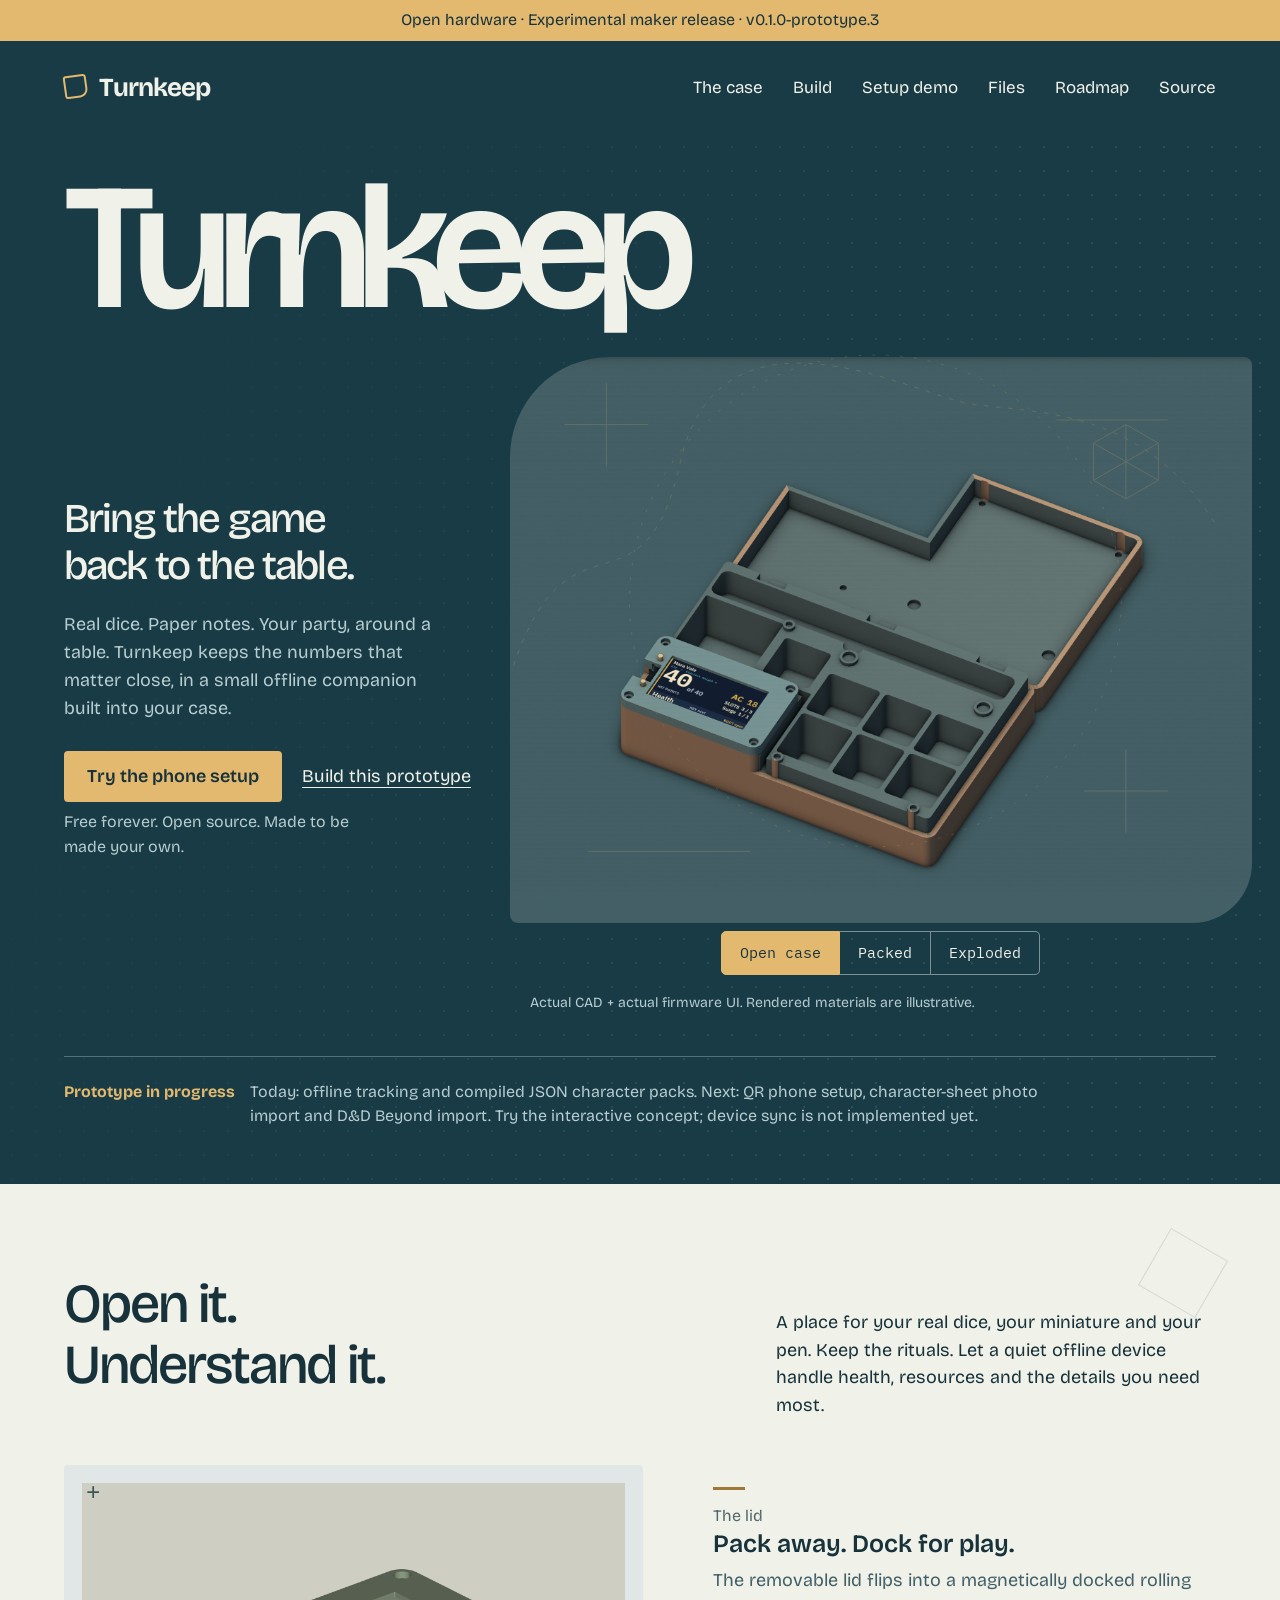
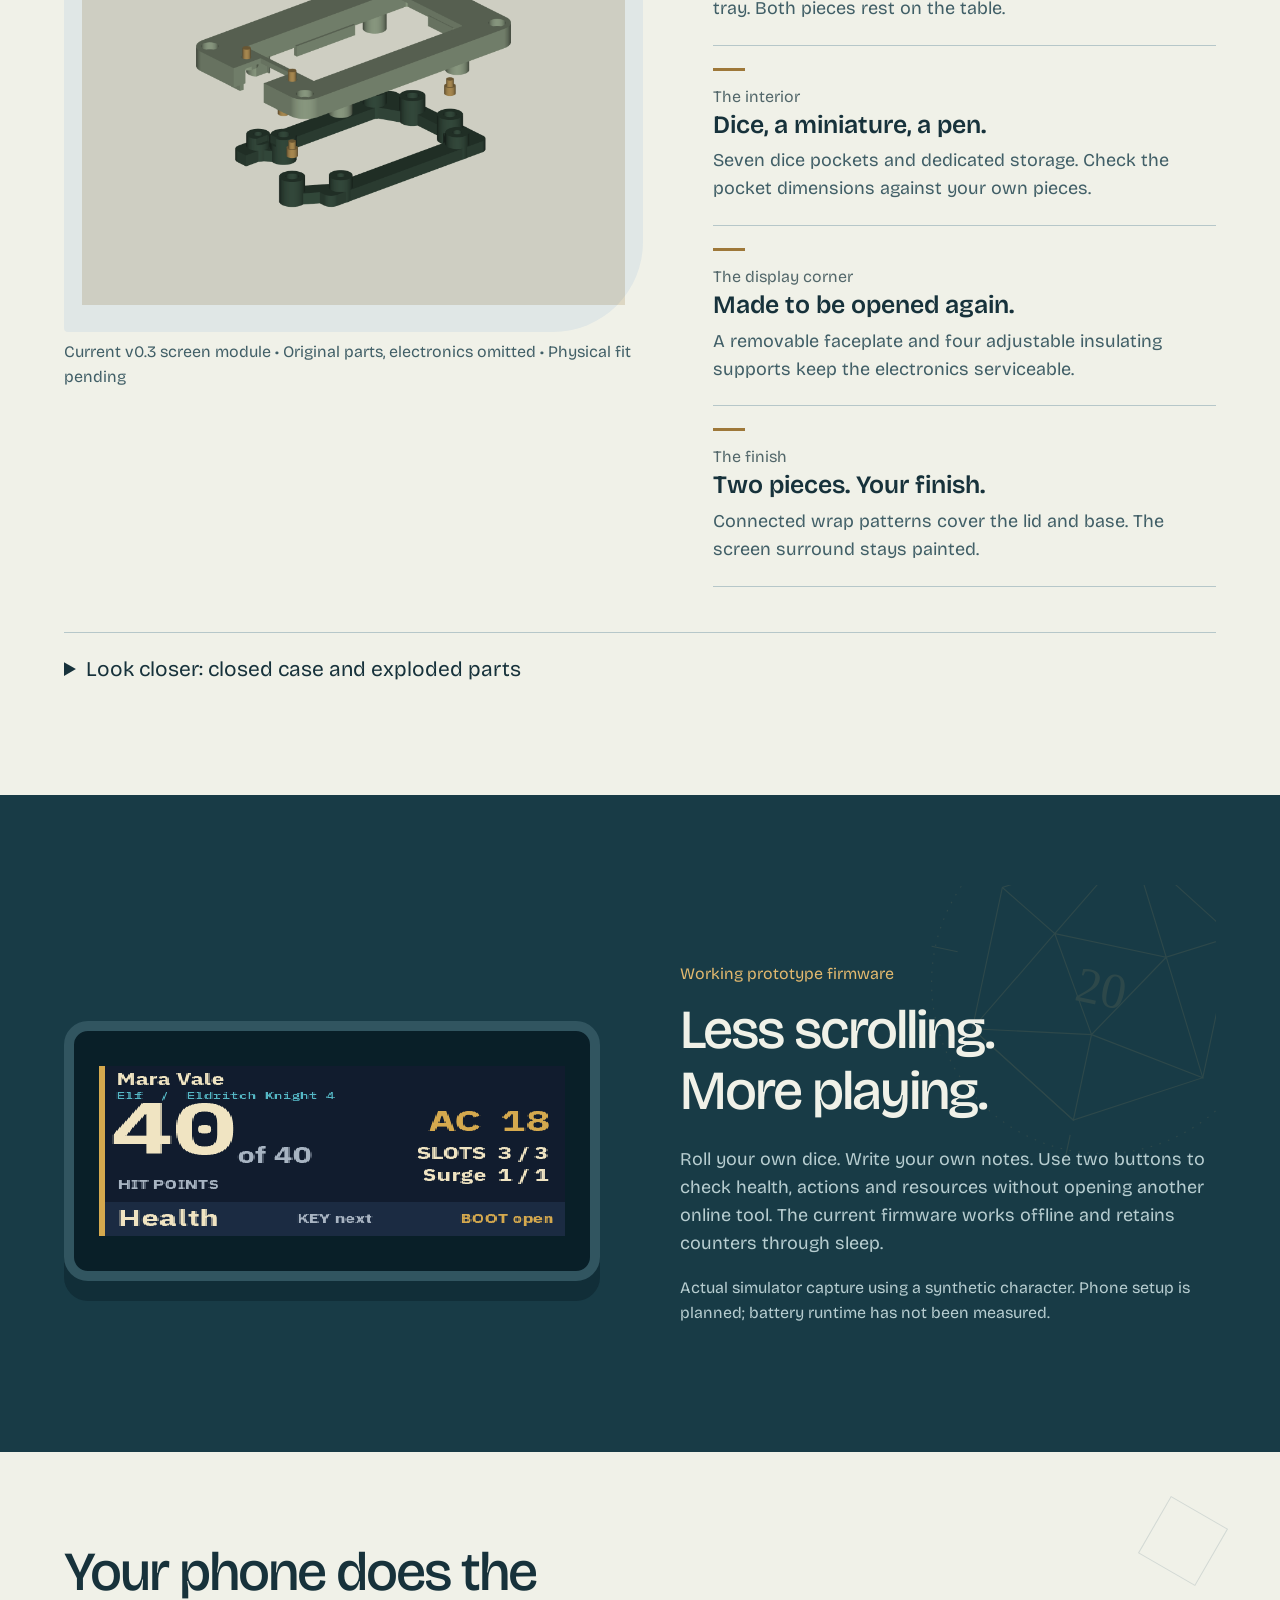
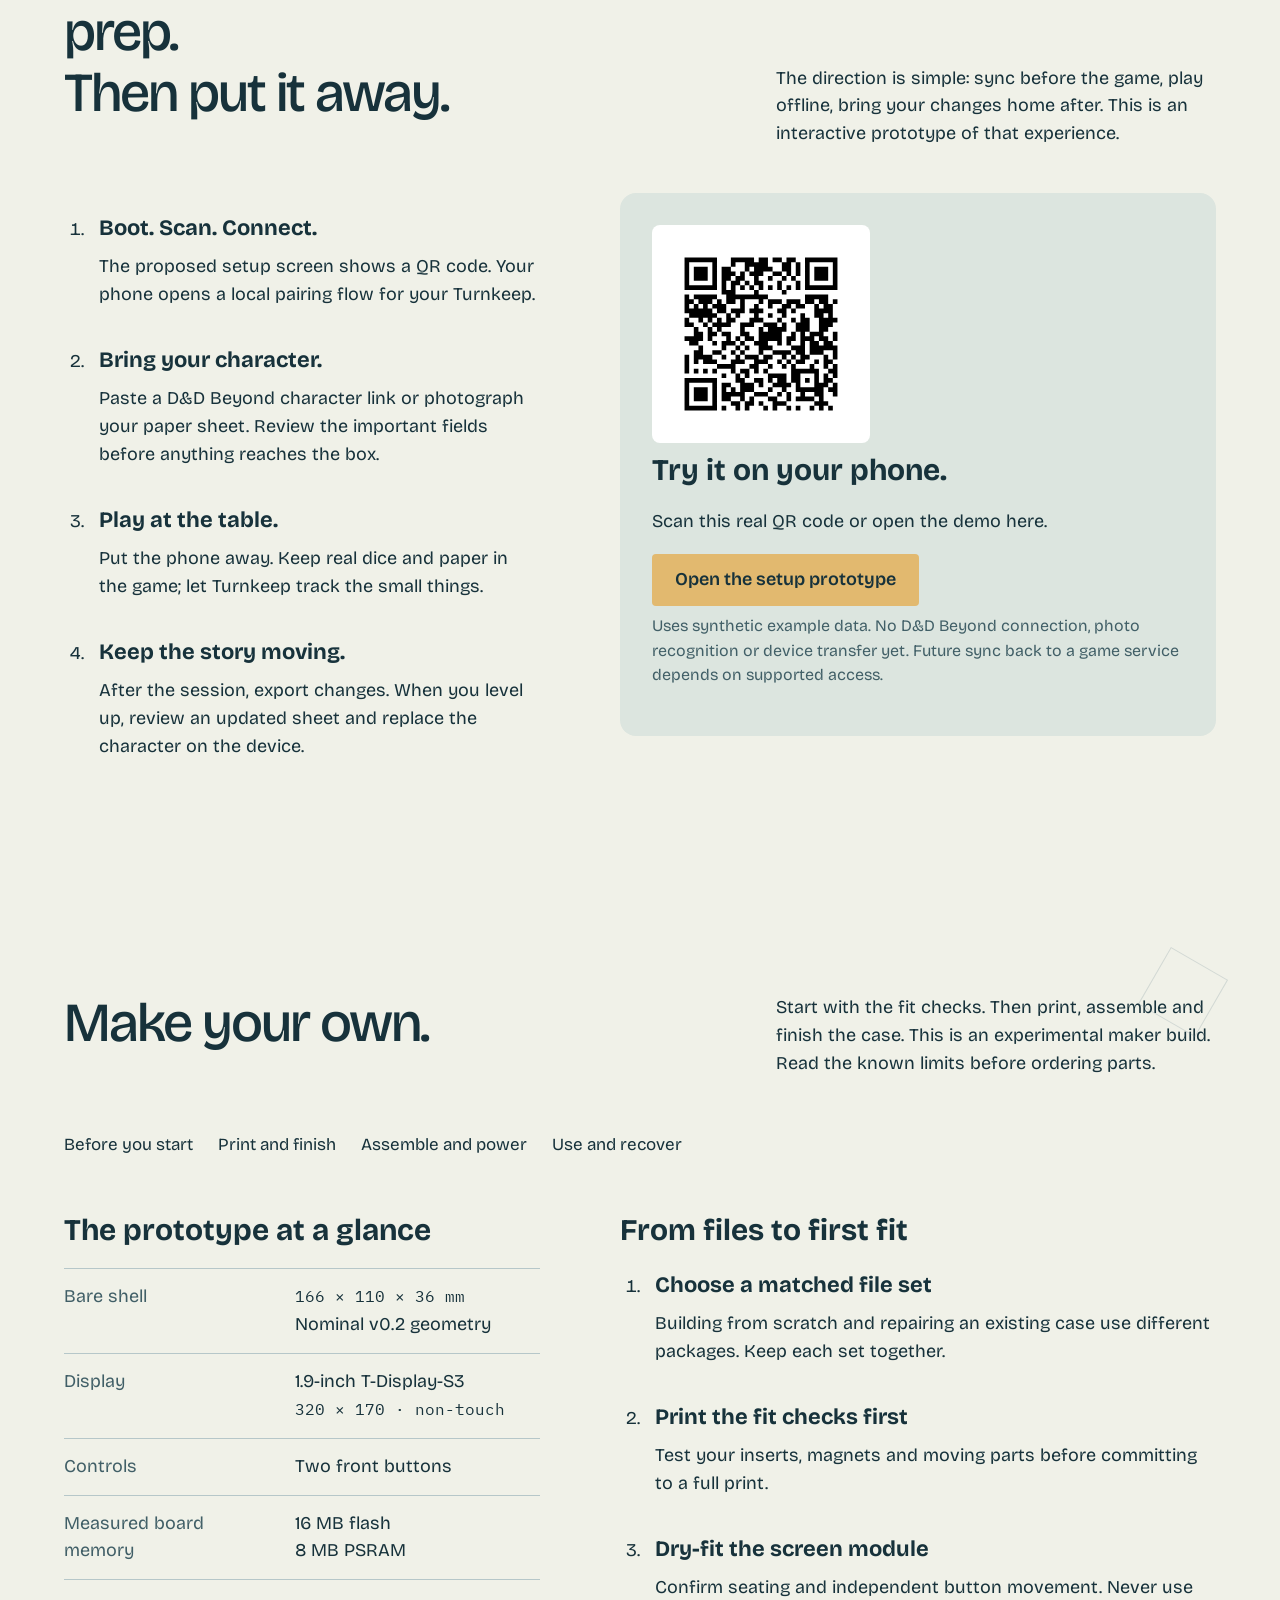
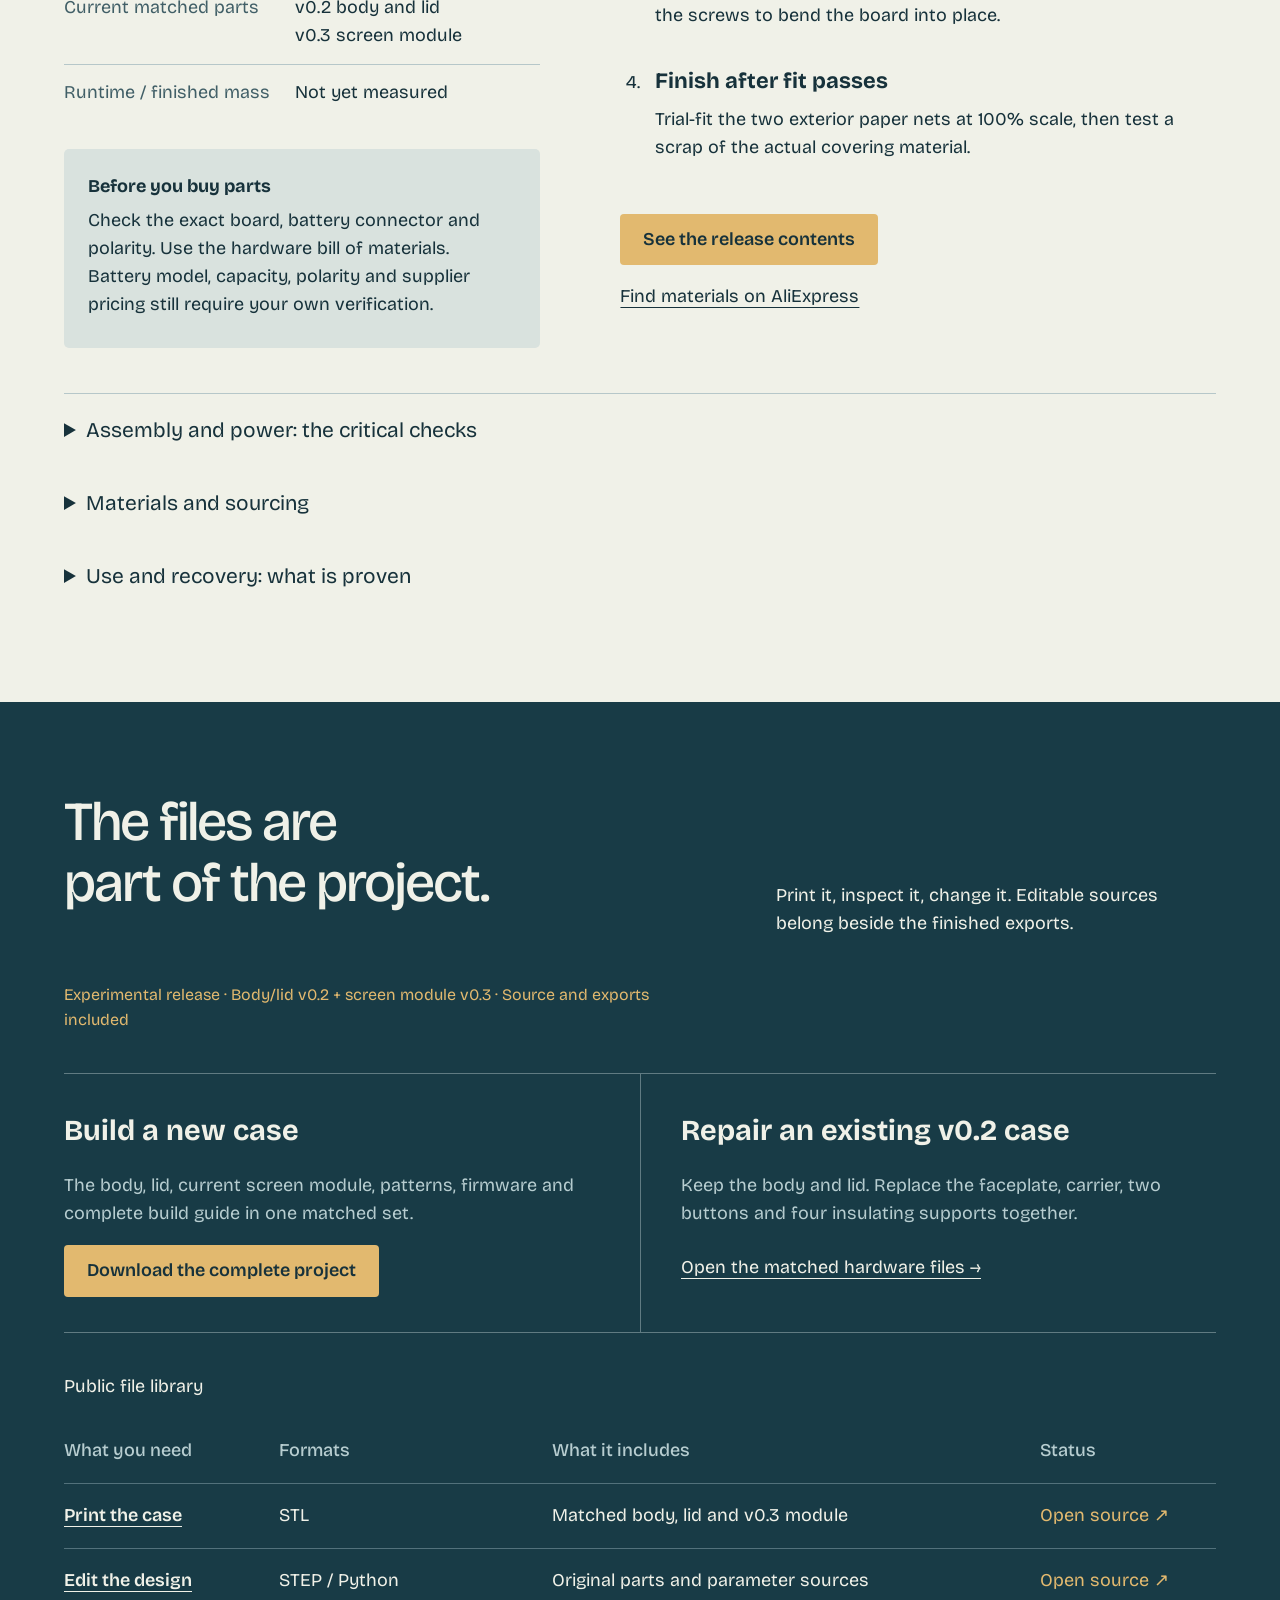
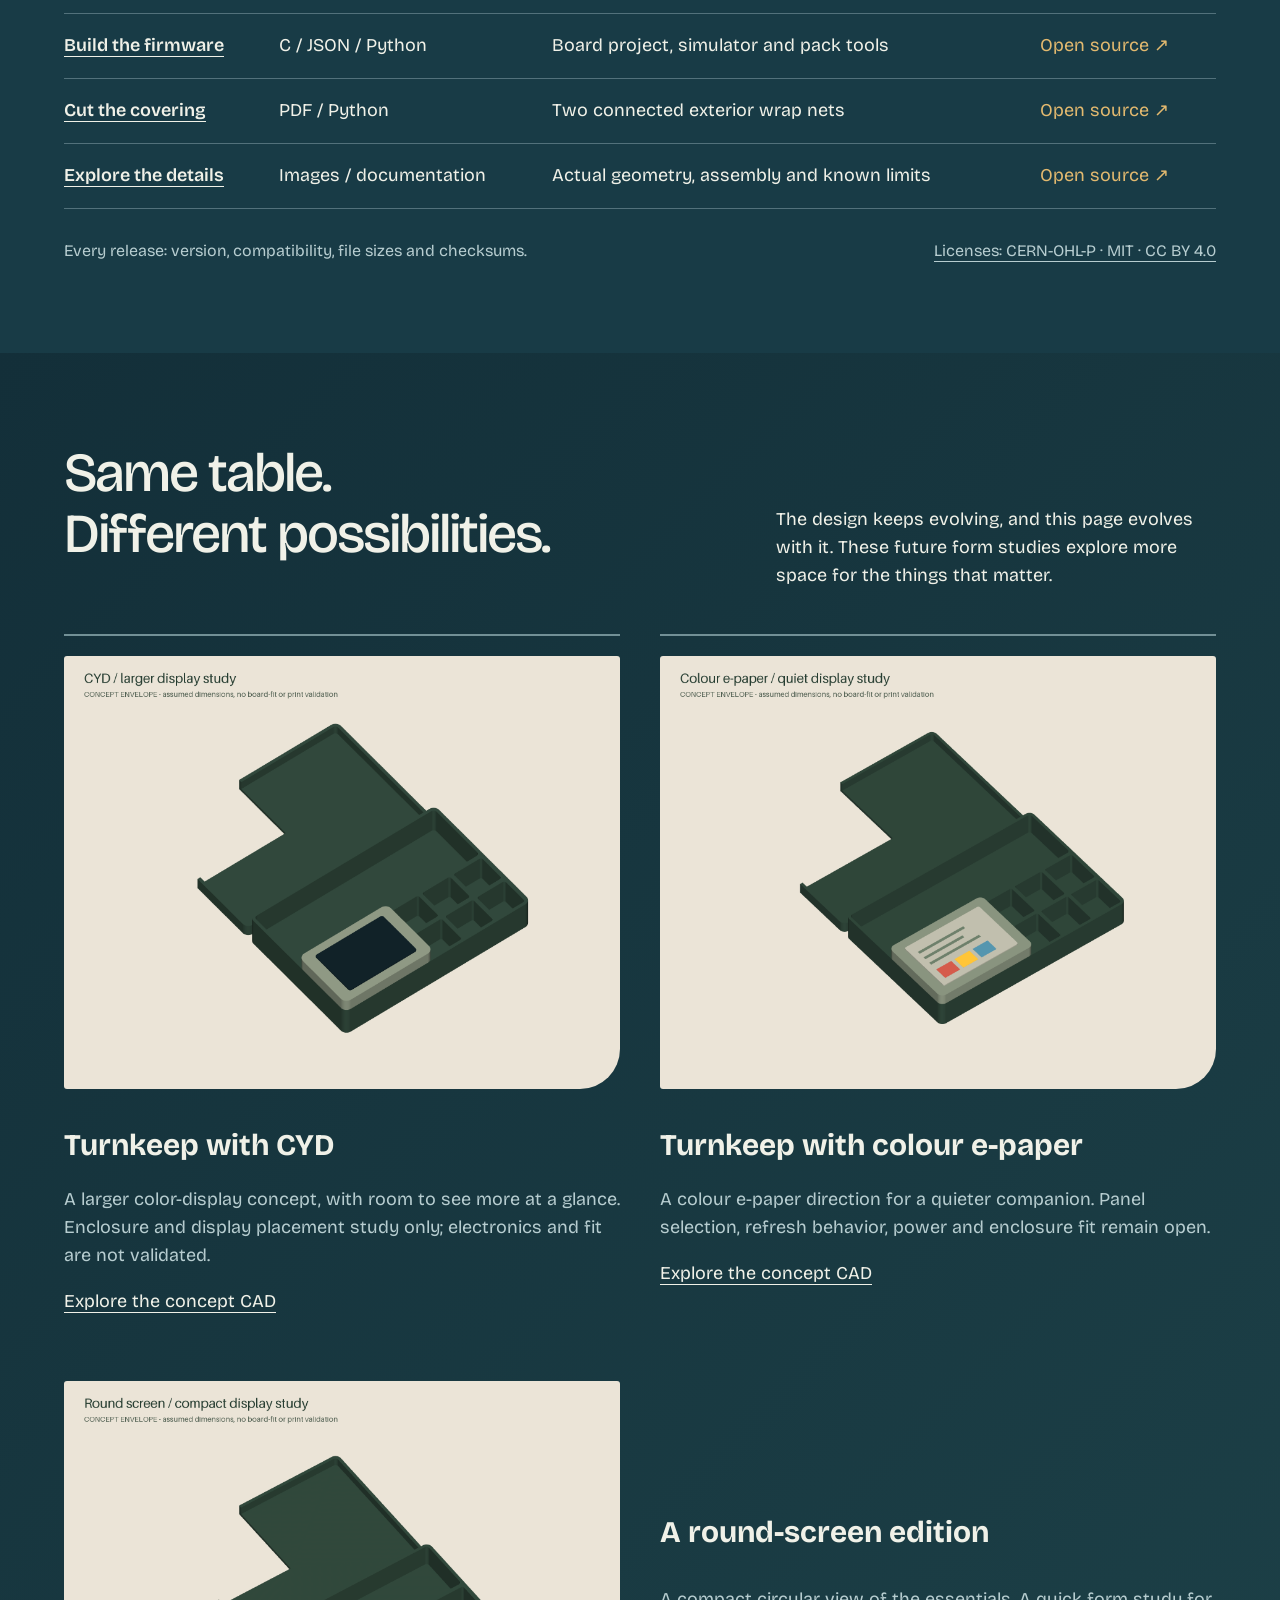
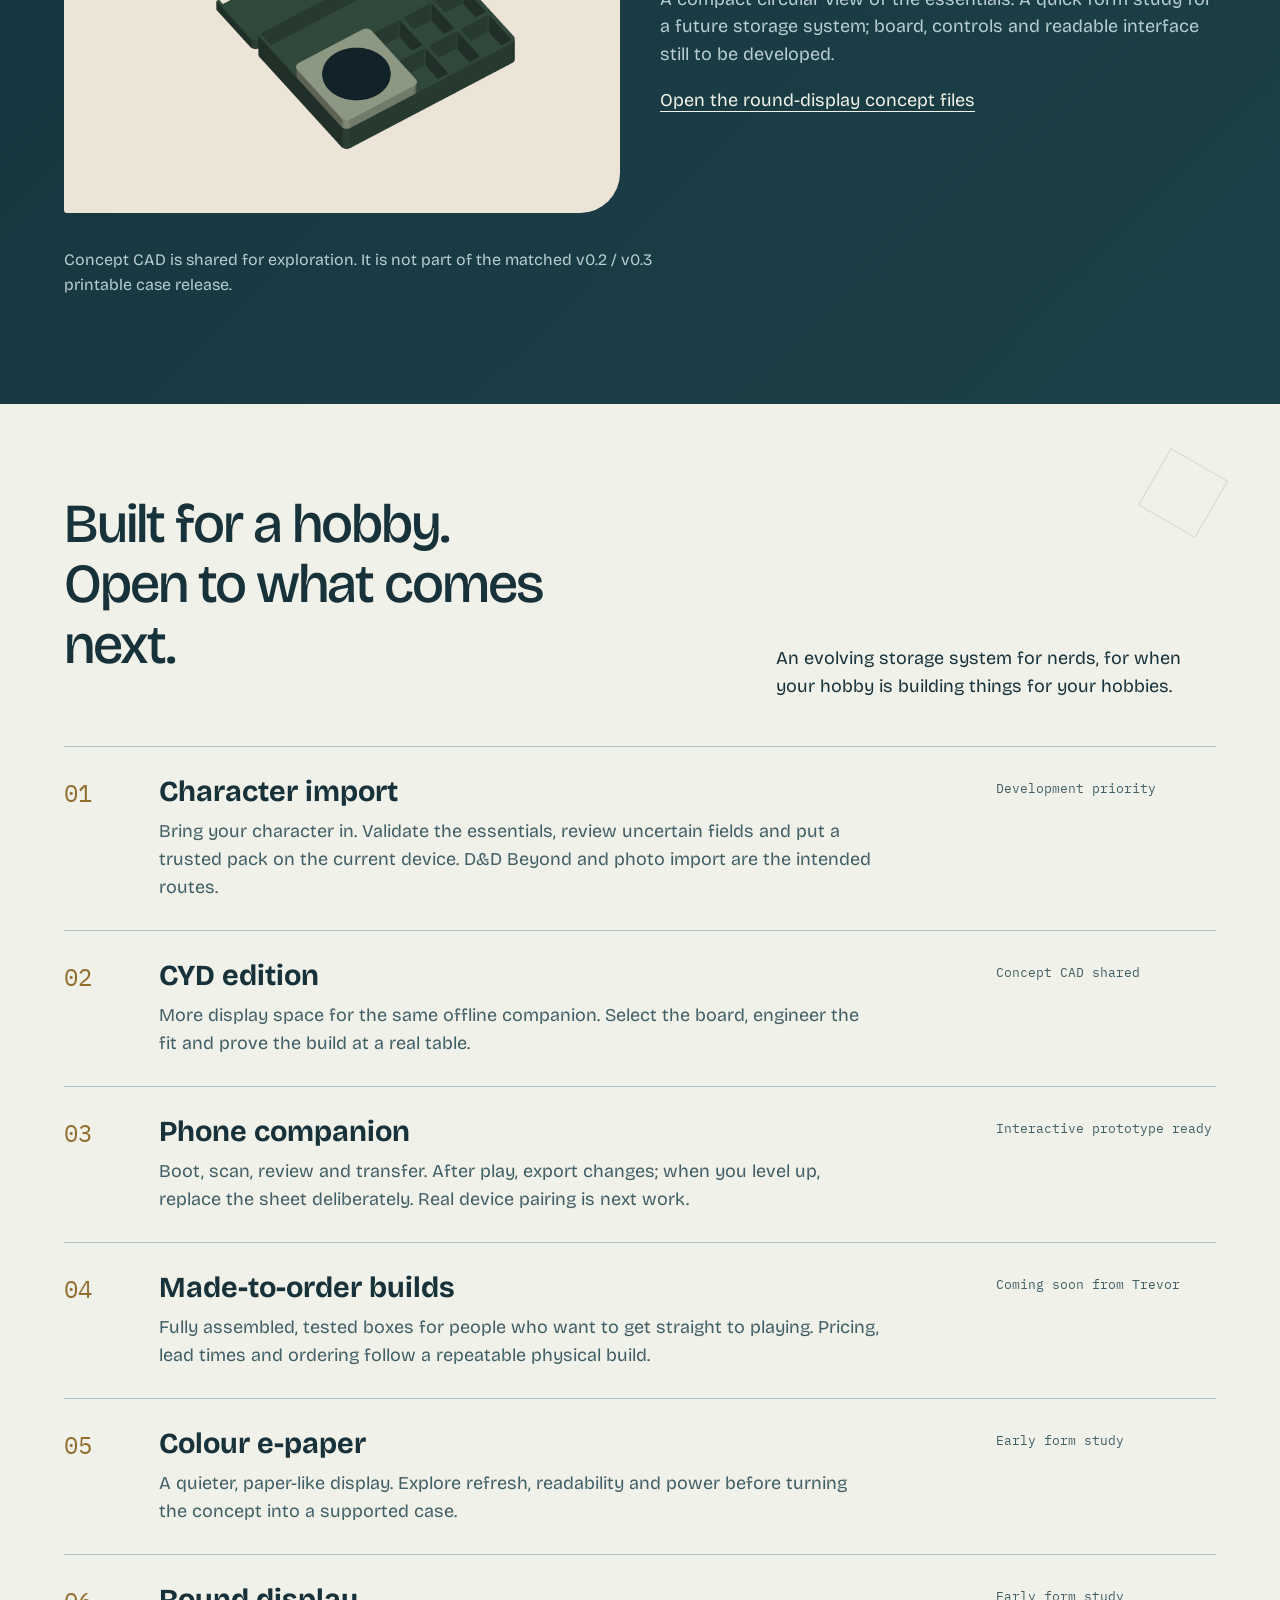
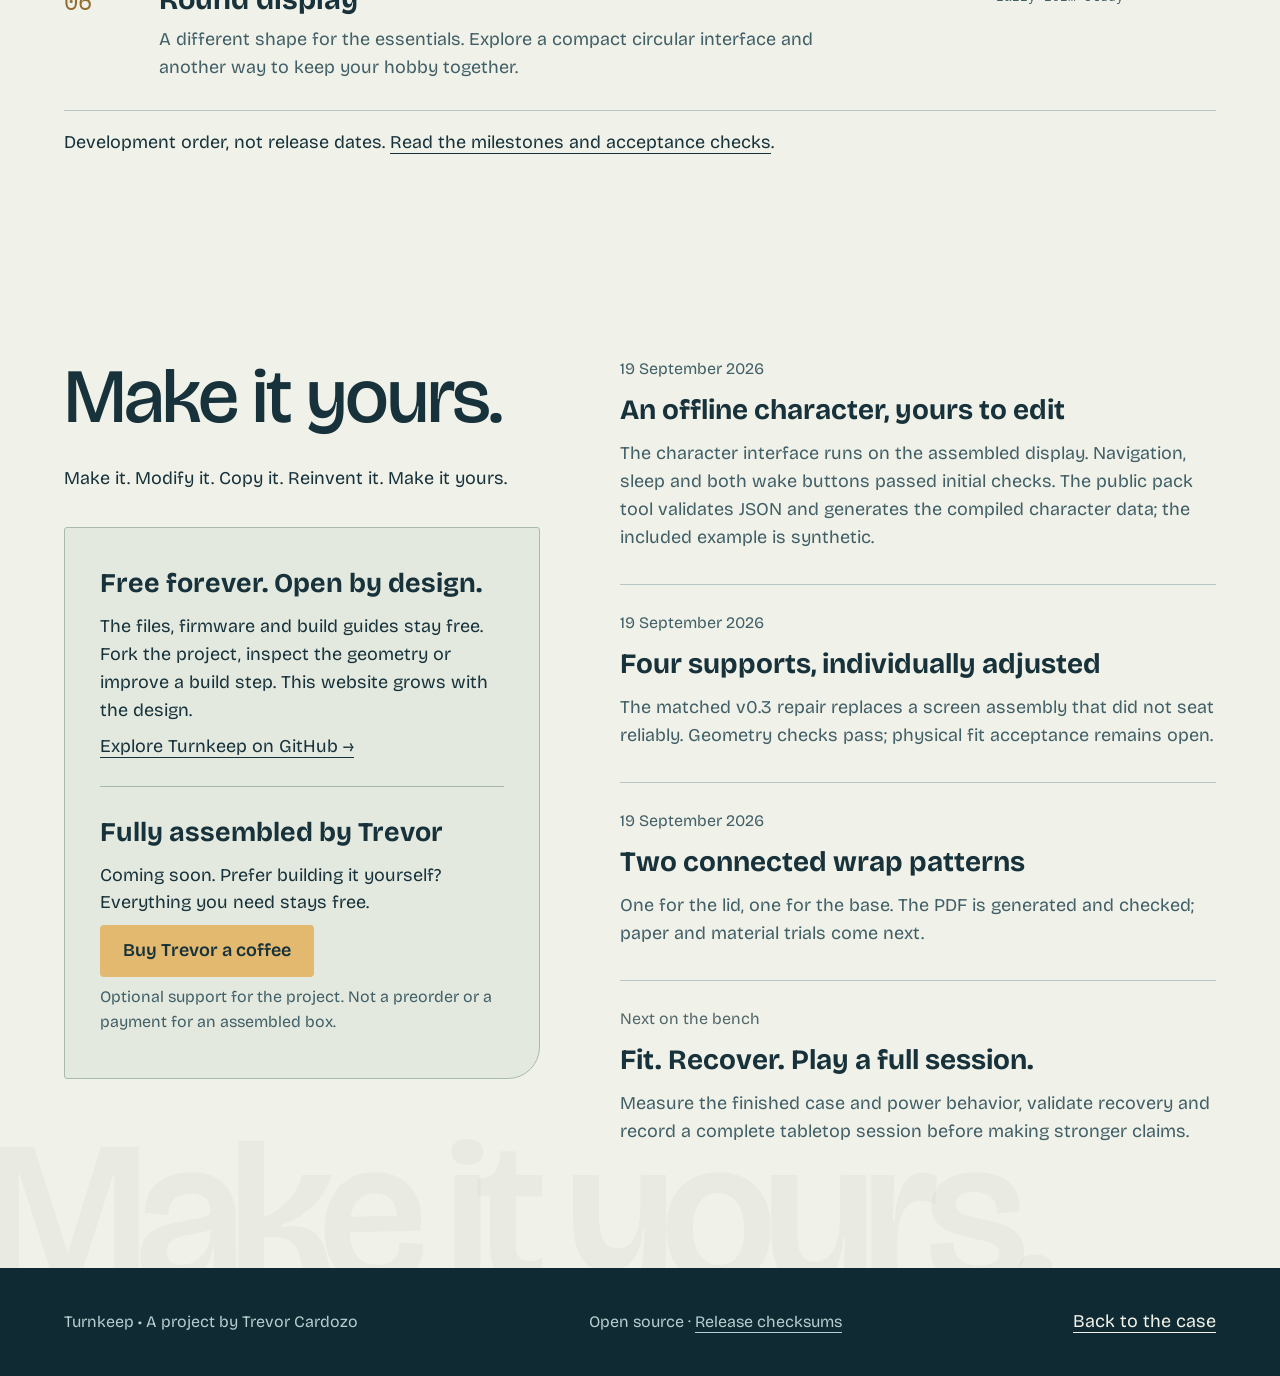
==== commit f96e8a79: "feat: render actual CAD and UI with richer website art direction" ====
--- a/site/index.html
+++ b/site/index.html
@@ -2,7 +2,7 @@
 @font-face{font-family:"Bricolage Grotesque";src:url(assets/bricolage.ttf);font-weight:100 900;font-display:swap}@font-face{font-family:"IBM Plex Mono";src:url(assets/mono.ttf);font-weight:400;font-display:swap}.stage img{width:100%;display:block;border-radius:12px}.stage{margin:0 -20px 0 10px}.hero-grid{grid-template-columns:36% 64%}.light a:visited{color:#765069}
 
 :root{--felt:#183b46;--deep:#102a33;--ivory:#f0f1e8;--brass:#e2b96f;--ink:#17323b;--muted:#b7cdd0}*{box-sizing:border-box}html{scroll-behavior:smooth;scroll-padding-top:100px}body{margin:0;background:var(--felt);color:var(--ivory);font:18px/1.55 'Bricolage Grotesque',sans-serif}a{color:inherit;text-underline-offset:5px}a:visited{color:#e9c7db}button{font:inherit;cursor:pointer}button,a{touch-action:manipulation}a:focus-visible,button:focus-visible,summary:focus-visible{outline:3px solid #edb653;outline-offset:5px}.skip{position:absolute;left:16px;top:-80px;background:var(--ivory);color:var(--ink);padding:12px}.skip:focus{top:40px;z-index:10}.proposal{padding:8px 24px;background:#e2b96f;color:#17323b;text-align:center;font-size:16px}.wrap{max-width:1400px;margin:auto;padding:0 64px}header{display:flex;justify-content:space-between;align-items:center;gap:32px;padding:27px 0}.mark{font-size:26px;font-weight:700;text-decoration:none;letter-spacing:-1px}.mark span{display:inline-block;border:2px solid var(--brass);width:23px;height:23px;transform:rotate(-8deg);vertical-align:-2px;margin-right:12px;border-radius:3px 3px 8px 3px}nav{display:flex;gap:30px;flex-wrap:wrap}nav a{text-decoration:none;font-size:17px}nav a:hover{text-decoration:underline}.hero{padding:28px 0 48px;position:relative}.hero h1{font-size:clamp(78px,13vw,178px);font-weight:600;letter-spacing:-.045em;line-height:1;margin:0 0 26px}.hero-grid{display:grid;grid-template-columns:36% 64%;align-items:center;gap:0}.intro{position:relative;z-index:1}.intro h2{font-size:clamp(32px,3.2vw,45px);font-weight:500;line-height:1.15;letter-spacing:-1.8px;margin:0 0 22px;max-width:400px}.intro p{color:var(--muted);max-width:365px}.actions{display:flex;gap:20px;align-items:center;flex-wrap:wrap;margin-top:28px}.button{display:inline-flex;min-height:48px;align-items:center;justify-content:center;padding:12px 23px;background:var(--brass);color:var(--ink)!important;text-decoration:none;border:0;border-radius:4px;font-weight:600}.quiet{min-height:44px;display:inline-flex;align-items:center}.stage{margin:-55px -35px -10px -35px;position:relative}.stage svg{width:100%;display:block}.caption{font-size:16px;color:var(--muted);margin-top:8px}.stage .caption{text-align:right;margin-right:30px}.status{display:flex;gap:15px;border-top:1px solid #52717b;padding-top:23px;margin-top:30px;align-items:baseline;font-size:16px}.status strong{color:var(--brass);white-space:nowrap}.status p{margin:0;color:var(--muted);max-width:820px}.light{background:var(--ivory);color:var(--ink)}.section{padding:90px 0}.section h2{font-size:clamp(36px,4.3vw,62px);font-weight:500;line-height:1.1;letter-spacing:-2px;margin:0 0 25px}.section p{max-width:65ch}.section-head{display:flex;justify-content:space-between;gap:30px;align-items:end;margin-bottom:45px}.section-head p{max-width:440px;margin:0}.explore-grid{display:grid;grid-template-columns:1.15fr 1fr;gap:70px;align-items:start}.part-visual{background:#e0e7e6;border-radius:20px 20px 90px 20px;padding:18px}.part-visual img{width:100%;mix-blend-mode:multiply}.light .caption{color:#415f67}.part-list{list-style:none;padding:0;margin:0}.part-list li{padding:22px 0;border-bottom:1px solid #b6c7c9}.part-list h3{font-size:25px;margin:0 0 8px;line-height:1.15;font-weight:600}.part-list p{margin:0;color:#415f67}.count{font-family:'IBM Plex Mono',monospace;font-size:16px;color:#4b6770}.screen-row{display:grid;grid-template-columns:1fr 1fr;gap:80px;align-items:center;padding:75px 0 20px}.screen{background:#091f28;border:10px solid #315560;box-shadow:0 20px 0 #112e38;border-radius:24px;padding:35px 25px}.screen img{width:100%;image-rendering:pixelated;display:block}.screen-copy h3{font-size:32px;line-height:1.15;margin:0}.screen-copy p{color:var(--muted)}.current{color:var(--brass);font-size:16px}.subnav{display:flex;flex-wrap:wrap;gap:12px 25px;margin:30px 0 45px;font-size:17px}.subnav a{min-height:44px;display:flex;align-items:center}.guide-grid{display:grid;grid-template-columns:1fr 1.25fr;gap:80px}.guide-grid h3{font-size:30px;line-height:1.2;margin:0 0 20px}.facts{margin:0}.facts div{display:grid;grid-template-columns:1fr 1.15fr;padding:14px 0;border-top:1px solid #b6c7c9;gap:18px}.facts dt{color:#415f67}.facts dd{margin:0}.mono{font-family:'IBM Plex Mono',monospace;font-size:16px}.note{background:#d9e2de;padding:24px;margin-top:28px;border-radius:5px}.note p{margin:6px 0}.steps{padding-left:25px}.steps li{padding:0 0 26px 10px}.steps strong{display:block;font-size:22px}.steps p{margin:8px 0}.build-appendix{margin-top:45px;border-top:1px solid #b6c7c9}.build-appendix summary{padding:20px 0;cursor:pointer;font-size:21px}.file-choice{display:grid;grid-template-columns:1fr 1fr;gap:0;border-block:1px solid #607b82;margin:40px 0}.file-choice article{padding:35px 35px 35px 0}.file-choice article+article{border-left:1px solid #607b82;padding-left:40px}.file-choice h3{font-size:29px;margin:0 0 10px}.file-choice p{color:var(--muted)}.pending{font-size:16px;color:var(--brass)}.files-table{width:100%;border-collapse:collapse}.files-table td,.files-table th{text-align:left;padding:18px 12px 18px 0;border-bottom:1px solid #52717b}.files-table th{font-weight:500;color:var(--muted)}.files-table td:first-child{font-weight:600}.files-table td:last-child{color:var(--brass)}.license-row{display:flex;gap:20px;justify-content:space-between;padding-top:30px;flex-wrap:wrap}.license-row p{font-size:16px;color:var(--muted);margin:0}.journal{display:grid;grid-template-columns:1fr 1.25fr;gap:80px}.journal article{padding:24px 0;border-top:1px solid #b6c7c9}.journal article:first-child{padding-top:0;border-top:0}.journal h3{font-size:28px;margin:6px 0}.journal article p{margin:8px 0;color:#415f67}.journal time{font-size:16px;color:#415f67}.source{background:#dbe5df;padding:35px;border-radius:8px;margin-top:35px}.source h3{margin:0;font-size:27px}.source p{margin:8px 0}.footer{background:var(--deep);padding:40px 0}.footer .wrap{display:flex;justify-content:space-between;gap:20px;flex-wrap:wrap}.footer p{font-size:16px;color:var(--muted);margin:0}.light a:visited{color:#765069}details[open] summary{font-weight:600}svg text{font-family:'Bricolage Grotesque',sans-serif}.preview-note{font-size:16px;max-width:75ch;color:var(--muted)}@media(max-width:900px){.wrap{padding:0 28px}header{align-items:start}.hero-grid{grid-template-columns:1fr}.intro{max-width:600px}.intro h2,.intro p{max-width:550px}.stage{margin:0}.hero h1{font-size:clamp(70px,17vw,135px)}.explore-grid,.screen-row,.guide-grid,.journal{gap:35px}.section-head{display:block}.section-head p{max-width:650px}.status{display:block}.status strong{display:block;margin-bottom:8px}.stage .caption{text-align:left}.section{padding:64px 0}}@media(max-width:640px){.wrap{padding:0 22px}header{display:block;padding:23px 0}nav{gap:8px 20px;margin-top:14px}nav a{display:inline-flex;align-items:center;min-height:44px}.hero{padding-top:8px}.hero h1{margin-bottom:22px}.intro h2{font-size:32px}.hero-grid .stage{grid-row:1}.stage{margin:0 -12px 20px}.explore-grid,.screen-row,.guide-grid,.journal,.file-choice{grid-template-columns:1fr}.screen-row{padding-top:60px}.section h2{letter-spacing:-1.5px}.section-head{margin-bottom:30px}.file-choice article,.file-choice article+article{padding:28px 0;border-left:0}.file-choice article+article{border-top:1px solid #607b82}.files-table thead{display:none}.files-table tr{display:block;padding:18px 0;border-bottom:1px solid #52717b}.files-table td{display:block;border:0;padding:3px 0;overflow-wrap:anywhere}.files-table td[data-label]::before{content:attr(data-label) ': ';color:var(--muted)}.facts div{grid-template-columns:1fr;gap:3px}.screen{padding:20px 14px}.journal{gap:30px}.section{padding:55px 0}.proposal{text-align:left}.source{padding:22px}}@media(prefers-reduced-motion:reduce){html{scroll-behavior:auto}*{transition:none!important}}
-.hero-grid>*{min-width:0}.stage img{max-width:100%;height:auto}.part-visual img{height:auto}.stage{margin:0 0 0 20px}@media(max-width:900px){.stage{margin:0 0 20px}}.setup-invite{padding:32px;background:#dce5df;border-radius:16px;align-self:start}.qr-frame{display:inline-block;background:white;padding:14px;border-radius:8px}.qr-frame img{display:block}.setup-invite .caption{color:#415f67}.concept-grid{display:grid;grid-template-columns:1fr 1fr;gap:40px}.concept-grid figure{margin:0}.concept-grid img{width:100%;height:auto;border-radius:12px}.concept-grid h3{font-size:30px;margin:24px 0 10px}.concept-grid p{color:var(--muted)}.materials{border-collapse:collapse;width:100%;font-size:16px}.materials td,.materials th{text-align:left;vertical-align:top;border-bottom:1px solid #b6c7c9;padding:18px 14px 18px 0}.materials a{display:inline-block;min-height:44px}.materials-scroll{overflow-x:auto}.source hr{border:0;border-top:1px solid #a4b7b0;margin:25px 0}@media(max-width:640px){.concept-grid{grid-template-columns:1fr;gap:45px}.setup-invite{padding:24px}.materials thead{display:none}.materials tr{display:block;border-bottom:1px solid #b6c7c9;padding:16px 0}.materials td,.materials th{display:block;border:0;padding:4px 0}}.round-study{display:grid;grid-template-columns:1fr 1fr;gap:40px;align-items:center;margin:65px 0 35px}.round-study img{width:100%;height:auto;border-radius:12px}.round-study h3{font-size:30px}.round-study p{color:var(--muted)}.roadmap{list-style:none;padding:0;margin:0}.roadmap li{display:grid;grid-template-columns:65px 1fr 220px;gap:30px;padding:28px 0;border-top:1px solid #b6c7c9}.roadmap h3{font-size:29px;line-height:1.15;margin:0 0 10px}.roadmap p{margin:0;color:#415f67;max-width:60ch}.road-number{font-size:24px;color:#607c80}.road-status{font-size:16px;color:#415f67;padding-top:4px}@media(max-width:640px){.round-study{grid-template-columns:1fr;gap:12px}.roadmap li{grid-template-columns:35px 1fr;gap:16px}.road-status{grid-column:2}.roadmap h3{font-size:25px}}</style></head><body><a class="skip" href="#main">Skip to content</a><div class="proposal">Open hardware · Experimental maker release · v0.1.0-prototype.3</div><div class="wrap"><header><a class="mark" href="#main"><span aria-hidden="true"></span>Turnkeep</a><nav aria-label="Project"><a href="#case">The case</a><a href="#build">Build</a><a href="setup.html">Setup demo</a><a href="#files">Files</a><a href="#roadmap">Roadmap</a><a href="#source">Source</a></nav></header></div><main id="main"><div class="wrap"><section class="hero" id="case"><h1>Turnkeep</h1><div class="hero-grid"><div class="intro"><h2>Bring the game<br>back to the table.</h2><p>Real dice. Paper notes. Your party, around a table. Turnkeep keeps the numbers that matter close, in a small offline companion built into your case.</p><div class="actions"><a class="button" href="setup.html">Try the phone setup</a><a class="quiet" href="#build">Build this prototype</a></div><p class="caption">Free forever. Open source. Made to be made your own.</p></div><figure class="stage"><img src="assets/hero-product-v2.png" width="1422" height="1106" alt="CAD-guided finish concept showing the compartmented Turnkeep case and L-shaped rolling lid"><figcaption class="caption">CAD-guided finish concept · <a href="assets/hero.png">View exact CAD geometry</a></figcaption></figure></div><aside class="status"><strong>Prototype in progress</strong><p>Today: offline tracking and compiled JSON character packs. Next: QR phone setup, character-sheet photo import and D&amp;D Beyond import. Try the interactive concept; device sync is not implemented yet.</p></aside></section></div>
+.hero-grid>*{min-width:0}.stage img{max-width:100%;height:auto}.part-visual img{height:auto}.stage{margin:0 0 0 20px}@media(max-width:900px){.stage{margin:0 0 20px}}.setup-invite{padding:32px;background:#dce5df;border-radius:16px;align-self:start}.qr-frame{display:inline-block;background:white;padding:14px;border-radius:8px}.qr-frame img{display:block}.setup-invite .caption{color:#415f67}.concept-grid{display:grid;grid-template-columns:1fr 1fr;gap:40px}.concept-grid figure{margin:0}.concept-grid img{width:100%;height:auto;border-radius:12px}.concept-grid h3{font-size:30px;margin:24px 0 10px}.concept-grid p{color:var(--muted)}.materials{border-collapse:collapse;width:100%;font-size:16px}.materials td,.materials th{text-align:left;vertical-align:top;border-bottom:1px solid #b6c7c9;padding:18px 14px 18px 0}.materials a{display:inline-block;min-height:44px}.materials-scroll{overflow-x:auto}.source hr{border:0;border-top:1px solid #a4b7b0;margin:25px 0}@media(max-width:640px){.concept-grid{grid-template-columns:1fr;gap:45px}.setup-invite{padding:24px}.materials thead{display:none}.materials tr{display:block;border-bottom:1px solid #b6c7c9;padding:16px 0}.materials td,.materials th{display:block;border:0;padding:4px 0}}.round-study{display:grid;grid-template-columns:1fr 1fr;gap:40px;align-items:center;margin:65px 0 35px}.round-study img{width:100%;height:auto;border-radius:12px}.round-study h3{font-size:30px}.round-study p{color:var(--muted)}.roadmap{list-style:none;padding:0;margin:0}.roadmap li{display:grid;grid-template-columns:65px 1fr 220px;gap:30px;padding:28px 0;border-top:1px solid #b6c7c9}.roadmap h3{font-size:29px;line-height:1.15;margin:0 0 10px}.roadmap p{margin:0;color:#415f67;max-width:60ch}.road-number{font-size:24px;color:#607c80}.road-status{font-size:16px;color:#415f67;padding-top:4px}@media(max-width:640px){.round-study{grid-template-columns:1fr;gap:12px}.roadmap li{grid-template-columns:35px 1fr;gap:16px}.road-status{grid-column:2}.roadmap h3{font-size:25px}}</style><link rel="stylesheet" href="art-direction.css"><script src="product-view.js" defer></script></head><body><a class="skip" href="#main">Skip to content</a><div class="proposal">Open hardware · Experimental maker release · v0.1.0-prototype.3</div><div class="wrap"><header><a class="mark" href="#main"><span aria-hidden="true"></span>Turnkeep</a><nav aria-label="Project"><a href="#case">The case</a><a href="#build">Build</a><a href="setup.html">Setup demo</a><a href="#files">Files</a><a href="#roadmap">Roadmap</a><a href="#source">Source</a></nav></header></div><main id="main"><div class="wrap"><section class="hero" id="case"><h1>Turnkeep</h1><div class="hero-grid"><div class="intro"><h2>Bring the game<br>back to the table.</h2><p>Real dice. Paper notes. Your party, around a table. Turnkeep keeps the numbers that matter close, in a small offline companion built into your case.</p><div class="actions"><a class="button" href="setup.html">Try the phone setup</a><a class="quiet" href="#build">Build this prototype</a></div><p class="caption">Free forever. Open source. Made to be made your own.</p></div><figure class="stage" data-product-stage><svg class="product-art" viewBox="0 0 800 640" aria-hidden="true"><g fill="none" stroke="currentColor" stroke-width="1"><circle cx="410" cy="300" r="265" stroke-dasharray="3 12"/><path d="M75 110h90m-45-45v90M635 505h90m-45-45v90M680 110l-35 20v40l35 20 35-20v-40zM680 110v80m-35-60 70 40m0-40-70 40"/><path d="M20 370C80 190 160 330 200 150S440 70 500 85 690 80 775 215" stroke-dasharray="5 8"/><path d="M100 570h175m330-465h120"/></g></svg><img src="assets/product-hero.png" width="2100" height="1600" alt="Actual Turnkeep CAD model, open and docked, with the real firmware screen"><div class="view-controls" role="group" aria-label="Product view"><button type="button" aria-pressed="true" data-image="assets/product-hero.png" data-alt="Actual Turnkeep CAD model open with the real firmware screen" data-caption="Actual CAD + actual firmware UI. Rendered materials are illustrative.">Open case</button><button type="button" aria-pressed="false" data-image="assets/product-closed.png" data-alt="Actual Turnkeep CAD model with its lid closed" data-caption="The same CAD assembly, packed for the next session.">Packed</button><button type="button" aria-pressed="false" data-image="assets/product-exploded.png" data-alt="Exploded view of the actual Turnkeep CAD parts" data-caption="Actual parts, separated for inspection. Exploded offsets are illustrative.">Exploded</button></div><figcaption class="caption" data-view-caption aria-live="polite">Actual CAD + actual firmware UI. Rendered materials are illustrative.</figcaption></figure></div><aside class="status"><strong>Prototype in progress</strong><p>Today: offline tracking and compiled JSON character packs. Next: QR phone setup, character-sheet photo import and D&amp;D Beyond import. Try the interactive concept; device sync is not implemented yet.</p></aside></section></div>
 <section class="section light" id="inside"><div class="wrap"><div class="section-head"><h2>Open it.<br>Understand it.</h2><p>A place for your real dice, your miniature and your pen. Keep the rituals. Let a quiet offline device handle health, resources and the details you need most.</p></div><div class="explore-grid"><figure style="margin:0"><div class="part-visual"><img loading="lazy" src="assets/module.png" width="1800" height="1400" alt="CAD exploded view of the original v0.3 faceplate, buttons, insulating supports and adjustable rear carrier; electronics omitted"></div><figcaption class="caption">Current v0.3 screen module • Original parts, electronics omitted • Physical fit pending</figcaption></figure><ol class="part-list"><li><span class="count">The lid</span><h3>Pack away. Dock for play.</h3><p>The removable lid flips into a magnetically docked rolling tray. Both pieces rest on the table.</p></li><li><span class="count">The interior</span><h3>Dice, a miniature, a pen.</h3><p>Seven dice pockets and dedicated storage. Check the pocket dimensions against your own pieces.</p></li><li><span class="count">The display corner</span><h3>Made to be opened again.</h3><p>A removable faceplate and four adjustable insulating supports keep the electronics serviceable.</p></li><li><span class="count">The finish</span><h3>Two pieces. Your finish.</h3><p>Connected wrap patterns cover the lid and base. The screen surround stays painted.</p></li></ol></div><details class="build-appendix"><summary>Look closer: closed case and exploded parts</summary><div class="concept-grid"><figure><img src="assets/closed.png" width="1800" height="1400" loading="lazy" alt="Actual CAD geometry of the current Turnkeep case closed"><figcaption>Closed case · Current geometry, electronics omitted</figcaption></figure><figure><img src="assets/exploded.png" width="1800" height="1400" loading="lazy" alt="Exploded CAD view of the current body, L-shaped lid and screen module"><figcaption>Every original part · Exploded spacing is illustrative</figcaption></figure></div><p><a href="https://github.com/Tr3v0r86/turnkeep/blob/main/hardware/case-assembly.step">Download the editable current-case STEP</a></p></details></div></section>
 <section class="section"><div class="wrap"><div class="screen-row"><div class="screen"><img loading="lazy" src="assets/screen.png" width="320" height="170" alt="Actual simulator view of synthetic character Mara Vale: 40 of 40 hit points, AC 18, slots 3 of 3, surge 1 of 1"></div><div class="screen-copy"><span class="current">Working prototype firmware</span><h2 style="margin-top:12px">Less scrolling.<br>More playing.</h2><p>Roll your own dice. Write your own notes. Use two buttons to check health, actions and resources without opening another online tool. The current firmware works offline and retains counters through sleep.</p><p class="caption">Actual simulator capture using a synthetic character. Phone setup is planned; battery runtime has not been measured.</p></div></div></div></section>
 <section class="section light" id="setup"><div class="wrap"><div class="section-head"><h2>Your phone does the prep.<br>Then put it away.</h2><p>The direction is simple: sync before the game, play offline, bring your changes home after. This is an interactive prototype of that experience.</p></div><div class="guide-grid"><div><ol class="steps"><li><strong>Boot. Scan. Connect.</strong><p>The proposed setup screen shows a QR code. Your phone opens a local pairing flow for your Turnkeep.</p></li><li><strong>Bring your character.</strong><p>Paste a D&amp;D Beyond character link or photograph your paper sheet. Review the important fields before anything reaches the box.</p></li><li><strong>Play at the table.</strong><p>Put the phone away. Keep real dice and paper in the game; let Turnkeep track the small things.</p></li><li><strong>Keep the story moving.</strong><p>After the session, export changes. When you level up, review an updated sheet and replace the character on the device.</p></li></ol></div><div class="setup-invite"><div class="qr-frame"><img src="assets/setup-qr.svg" width="190" height="190" alt="QR code linking to the Turnkeep phone setup demonstration"></div><h3>Try it on your phone.</h3><p>Scan this real QR code or open the demo here.</p><a class="button" href="setup.html">Open the setup prototype</a><p class="caption">Uses synthetic example data. No D&amp;D Beyond connection, photo recognition or device transfer yet. Future sync back to a game service depends on supported access.</p></div></div></div></section><section class="section light" id="build"><div class="wrap"><div class="section-head"><h2>Make your own.</h2><p>Start with the fit checks. Then print, assemble and finish the case. This is an experimental maker build. Read the known limits before ordering parts.</p></div><nav class="subnav" aria-label="Build guide"><a href="#before">Before you start</a><a href="#steps">Print and finish</a><a href="#assembly">Assemble and power</a><a href="#recovery">Use and recover</a></nav><div class="guide-grid"><div id="before"><h3>The prototype at a glance</h3><dl class="facts"><div><dt>Bare shell</dt><dd><span class="mono">166 × 110 × 36 mm</span><br>Nominal v0.2 geometry</dd></div><div><dt>Display</dt><dd>1.9-inch T-Display-S3<br><span class="mono">320 × 170 · non-touch</span></dd></div><div><dt>Controls</dt><dd>Two front buttons</dd></div><div><dt>Measured board memory</dt><dd>16 MB flash<br>8 MB PSRAM</dd></div><div><dt>Current matched parts</dt><dd>v0.2 body and lid<br>v0.3 screen module</dd></div><div><dt>Runtime / finished mass</dt><dd>Not yet measured</dd></div></dl><div class="note"><strong>Before you buy parts</strong><p>Check the exact board, battery connector and polarity. Use the hardware bill of materials. Battery model, capacity, polarity and supplier pricing still require your own verification.</p></div></div><div id="steps"><h3>From files to first fit</h3><ol class="steps"><li><strong>Choose a matched file set</strong><p>Building from scratch and repairing an existing case use different packages. Keep each set together.</p></li><li><strong>Print the fit checks first</strong><p>Test your inserts, magnets and moving parts before committing to a full print.</p></li><li><strong>Dry-fit the screen module</strong><p>Confirm seating and independent button movement. Never use the screws to bend the board into place.</p></li><li><strong>Finish after fit passes</strong><p>Trial-fit the two exterior paper nets at 100% scale, then test a scrap of the actual covering material.</p></li></ol><a class="button" href="#files">See the release contents</a><p><a href="#materials">Find materials on AliExpress</a></p></div></div><div class="build-appendix"><details id="assembly"><summary>Assembly and power: the critical checks</summary><p>Install heat-set inserts with electronics and battery removed. Support-adjustment screws push insulating tips; metal must not touch the PCB. Stop at first light contact. Preserve USB and removable-deck service access. Sleep is software sleep, not battery disconnection.</p><p><a href="https://github.com/Tr3v0r86/turnkeep/tree/main/hardware">Read the hardware assembly guide and bill of materials</a> before printing or powering the case.</p></details><details id="materials"><summary>Materials and sourcing</summary><p>These links search AliExpress for each specification. Listings, variants, prices and shipping change; no seller or exact listing has been qualified. Check dimensions and quantities before ordering. No affiliate links.</p><div class="materials-scroll"><table class="materials"><caption>Full-build bill of materials</caption><thead><tr><th>Material</th><th>Quantity / size</th><th>Check before buying</th><th>Source</th></tr></thead><tbody><tr><th scope="row">LilyGo T-Display-S3</th><td>1 · 1.9-inch ST7789, non-touch</td><td>Choose the original non-touch version, not AMOLED, Pro or a different panel.</td><td><a href="https://www.aliexpress.com/w/wholesale-lilygo-t-display-s3-1.9-st7789-non-touch.html" rel="noopener noreferrer">Search AliExpress</a></td></tr><tr><th scope="row">Protected LiPo battery</th><td>1 · envelope ≤57 × 39 × 8 mm</td><td>Exact cell, connector and polarity are not selected. Measure and verify against your board before ordering.</td><td><a href="https://www.aliexpress.com/w/wholesale-3.7v-protected-lithium-polymer-battery.html" rel="noopener noreferrer">Search AliExpress</a></td></tr><tr><th scope="row">M2 heat-set inserts</th><td>12 · length 4 mm, outer diameter 3.2 mm</td><td>Eight module inserts plus four body inserts.</td><td><a href="https://www.aliexpress.com/w/wholesale-m2-heat-set-insert-4mm-3.2mm.html" rel="noopener noreferrer">Search AliExpress</a></td></tr><tr><th scope="row">M2 × 8 mm screws</th><td>8</td><td>Four case fasteners plus four support adjusters.</td><td><a href="https://www.aliexpress.com/w/wholesale-m2-8mm-pan-head-screws.html" rel="noopener noreferrer">Search AliExpress</a></td></tr><tr><th scope="row">M2 × 10 mm screws</th><td>4</td><td>Carrier mounts.</td><td><a href="https://www.aliexpress.com/w/wholesale-m2-10mm-pan-head-screws.html" rel="noopener noreferrer">Search AliExpress</a></td></tr><tr><th scope="row">6 × 2 mm disc magnets</th><td>10</td><td>Closure and docking; dry-fit polarity before gluing.</td><td><a href="https://www.aliexpress.com/w/wholesale-6x2mm-neodymium-disc-magnets.html" rel="noopener noreferrer">Search AliExpress</a></td></tr><tr><th scope="row">3 × 2 mm disc magnets</th><td>6</td><td>Closure magnets.</td><td><a href="https://www.aliexpress.com/w/wholesale-3x2mm-neodymium-disc-magnets.html" rel="noopener noreferrer">Search AliExpress</a></td></tr><tr><th scope="row">PLA / PLA Matte</th><td>1 spool · 1.75 mm</td><td>Printer/material tolerances need coupon testing.</td><td><a href="https://www.aliexpress.com/w/wholesale-1.75mm-pla-matte-filament.html" rel="noopener noreferrer">Search AliExpress</a></td></tr><tr><th scope="row">Felt</th><td>2 mm sheet</td><td>Pocket floors; editable templates included.</td><td><a href="https://www.aliexpress.com/w/wholesale-2mm-felt-sheet.html" rel="noopener noreferrer">Search AliExpress</a></td></tr><tr><th scope="row">Exterior PVC covering</th><td>Optional · 1 mm sheet</td><td>Two-piece exterior pattern is provisional; trial-fit paper first.</td><td><a href="https://www.aliexpress.com/w/wholesale-1mm-pvc-faux-leather-sheet.html" rel="noopener noreferrer">Search AliExpress</a></td></tr><tr><th scope="row">Adhesive</th><td>For magnets and coverings</td><td>Select adhesive compatible with your chosen printed material and covering.</td><td><a href="https://www.aliexpress.com/w/wholesale-plastic-metal-epoxy-adhesive-craft.html" rel="noopener noreferrer">Search AliExpress</a></td></tr><tr><th scope="row">Soft battery pad</th><td>Thin, nonconductive sheet</td><td>Support the cell gently; preserve clearance and avoid compression.</td><td><a href="https://www.aliexpress.com/w/wholesale-thin-eva-foam-sheet.html" rel="noopener noreferrer">Search AliExpress</a></td></tr></tbody></table></div><p>Useful tools: <a href="https://www.aliexpress.com/w/wholesale-temperature-controlled-soldering-iron.html">temperature-controlled iron</a> with <a href="https://www.aliexpress.com/w/wholesale-heat-set-insert-tip.html">insert tip</a>, <a href="https://www.aliexpress.com/w/wholesale-digital-caliper.html">calipers</a>, <a href="https://www.aliexpress.com/w/wholesale-precision-screwdriver-set.html">matching screwdriver</a> and <a href="https://www.aliexpress.com/w/wholesale-craft-knife-cutting-mat.html">cutting tools</a>. Use the fastener head you actually buy. A 3D printer with a 180 mm build envelope is required.</p></details><details id="recovery"><summary>Use and recovery: what is proven</summary><p>Initial assembled orientation, navigation, sleep and wake on both buttons have passed with HP retained. Repeated cycles, inaccessible-reset recovery, battery endurance, standby current and thermal tests remain open. Published recovery instructions must be verified on the named board before a ready-to-flash package ships.</p></details></div></div></section>
--- a/site/art-direction.css
+++ b/site/art-direction.css
@@ -0,0 +1,13 @@
+/* A tabletop drafting mat: original vector marks frame the real CAD object. */
+.hero{isolation:isolate;padding-bottom:55px}.hero:before{content:"";position:absolute;z-index:-1;inset:0 -64px;background-image:radial-gradient(#b7cdd022 1px,transparent 1px);background-size:24px 24px;mask-image:linear-gradient(110deg,transparent 8%,black 70%)}
+.hero h1{font-size:clamp(88px,14vw,186px);letter-spacing:-.07em;line-height:.95;margin-bottom:24px;font-weight:600}.hero-grid{grid-template-columns:38% 62%;gap:0}.intro h2{font-size:clamp(35px,3.2vw,49px);letter-spacing:-.045em}.intro p{max-width:32ch}.stage{margin:0 -36px 0 8px;position:relative}.stage img{position:relative;width:100%;height:auto;border-radius:0;z-index:1}.product-art{position:absolute;inset:-7% -2% 13%;width:104%;height:94%;overflow:visible;pointer-events:none;color:#e2b96f;opacity:.32}.stage .caption{text-align:left;margin:17px 20px 0;font-size:14px;max-width:65ch}.view-controls{display:flex;gap:0;justify-content:center;flex-wrap:wrap;position:relative;z-index:2;margin-top:8px}.view-controls button{font:15px 'IBM Plex Mono',monospace;color:var(--ivory);background:transparent;border:1px solid #799297;min-height:44px;padding:10px 18px}.view-controls button+button{border-left:0}.view-controls button[aria-pressed=true]{background:var(--brass);color:var(--ink);border-color:var(--brass)}.view-controls button:first-child{border-radius:5px 0 0 5px}.view-controls button:last-child{border-radius:0 5px 5px 0}.view-controls button:hover{box-shadow:inset 0 -3px var(--brass)}
+.hero .status{margin-top:42px}.section-head h2{max-width:15ch}.part-visual{border-radius:4px 4px 90px 4px;background:#e0e7e6;position:relative}.part-visual:before{content:"+";position:absolute;top:15px;left:22px;color:#415f67;font:24px monospace}.part-list li{position:relative}.part-list li:before{content:"";display:block;width:32px;height:3px;background:#9e7839;margin-bottom:12px}.count{font-family:inherit;color:#52676a}.light .section-head{position:relative}.light .section-head:after{content:"";position:absolute;width:64px;height:64px;right:0;top:-34px;border:1px solid #789198;transform:rotate(30deg);opacity:.25;pointer-events:none}
+#evolution{background:linear-gradient(135deg,#132f39,#1d4148);position:relative}.concept-grid figure{border-top:2px solid #729096;padding-top:20px}.concept-grid img,.round-study img{border-radius:3px 3px 40px 3px}.road-number{font-family:'IBM Plex Mono',monospace;color:#936d30}.roadmap li{transition:background .2s}.roadmap li:hover{background:#e4e9df}.roadmap li:last-child{border-bottom:1px solid #b6c7c9}.road-status{font-family:'IBM Plex Mono',monospace;font-size:13px}
+#journal{position:relative;overflow:hidden}#journal:before{content:"Make it yours.";position:absolute;bottom:-50px;left:-15px;white-space:nowrap;font-size:clamp(100px,16vw,230px);line-height:1;font-weight:600;letter-spacing:-.06em;color:#17323b08;pointer-events:none}.journal{position:relative;z-index:1}.journal>div>h2{font-size:clamp(58px,6vw,86px)}.source{border:1px solid #a8bab0;border-radius:3px 3px 32px 3px;background:#e4e9df}.footer .wrap{align-items:center}
+@media(max-width:900px){.hero:before{inset:0 -28px}.hero-grid{grid-template-columns:1fr}.stage{margin:12px 0 0}.intro p{max-width:50ch}.intro h2{max-width:18ch}.hero h1{margin-bottom:28px}.hero-grid .stage{grid-row:1}.hero-grid .intro{margin-top:32px}.hero .status{margin-top:32px}.product-art{inset:0 0 15%;width:100%}}
+@media(max-width:640px){.hero:before{inset:0 -22px}.hero h1{font-size:clamp(75px,19vw,112px)}.stage{margin:0 -8px}.stage .caption{margin:12px 8px 0}.view-controls button{font-size:13px;padding:9px 13px}.hero-grid .intro{margin-top:30px}.light .section-head:after{display:none}.part-visual{border-radius:3px 3px 55px 3px}.hero .status{font-size:15px}}
+@media(prefers-reduced-motion:reduce){.roadmap li{transition:none}}
+.screen-row{position:relative;isolation:isolate}.screen-row:after{content:"";position:absolute;z-index:-1;right:-75px;top:-85px;width:380px;height:380px;background:url(assets/tabletop-mark.svg) center/contain no-repeat;opacity:.10;transform:rotate(12deg);pointer-events:none}.screen-copy{position:relative}.screen-copy h2{max-width:12ch}@media(max-width:640px){.screen-row:after{right:-20px;top:200px;width:230px;height:230px;opacity:.09}}
+.stage img{border-radius:100px 8px 60px 8px}.product-art{z-index:2;opacity:.2}.view-controls{z-index:3}@media(max-width:640px){.stage img{border-radius:44px 4px 28px 4px}}
+/* Keep the decorative die inside its section, including its rotated corners. */
+.screen-row{overflow:clip}
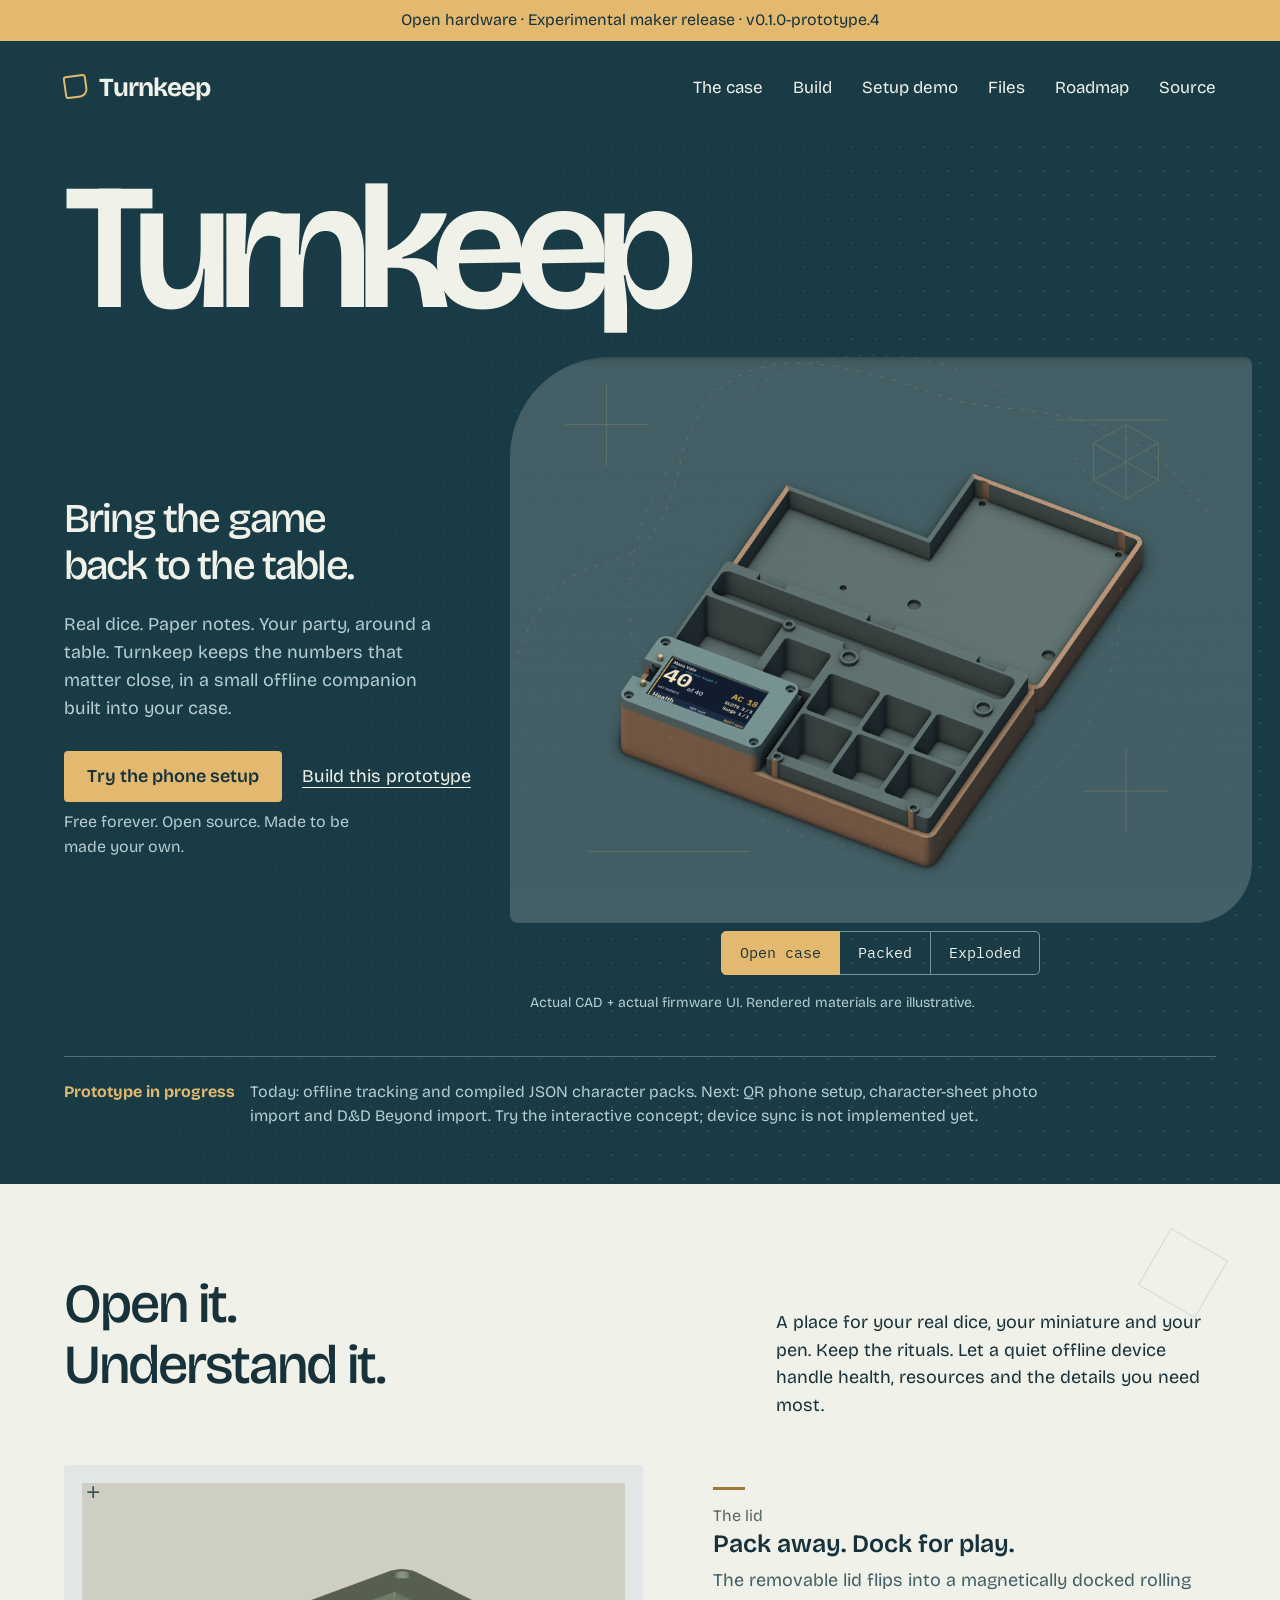
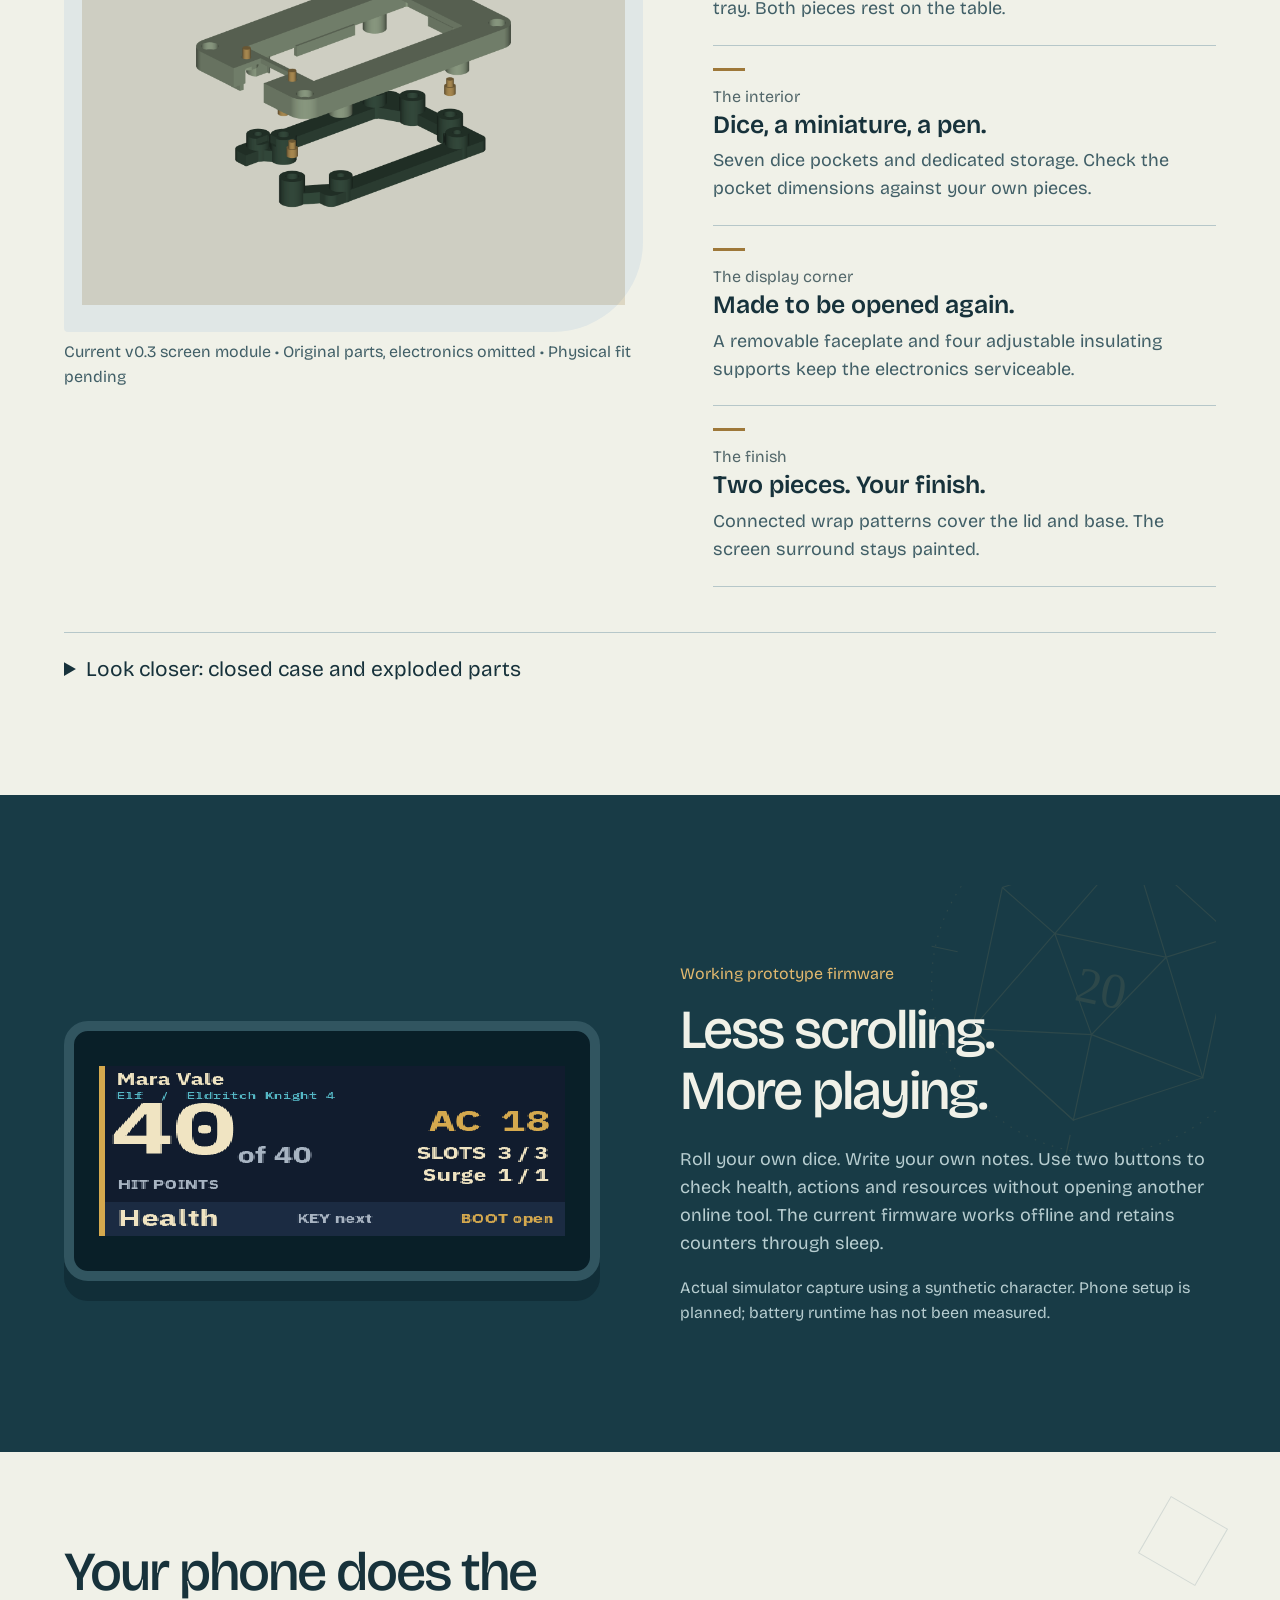
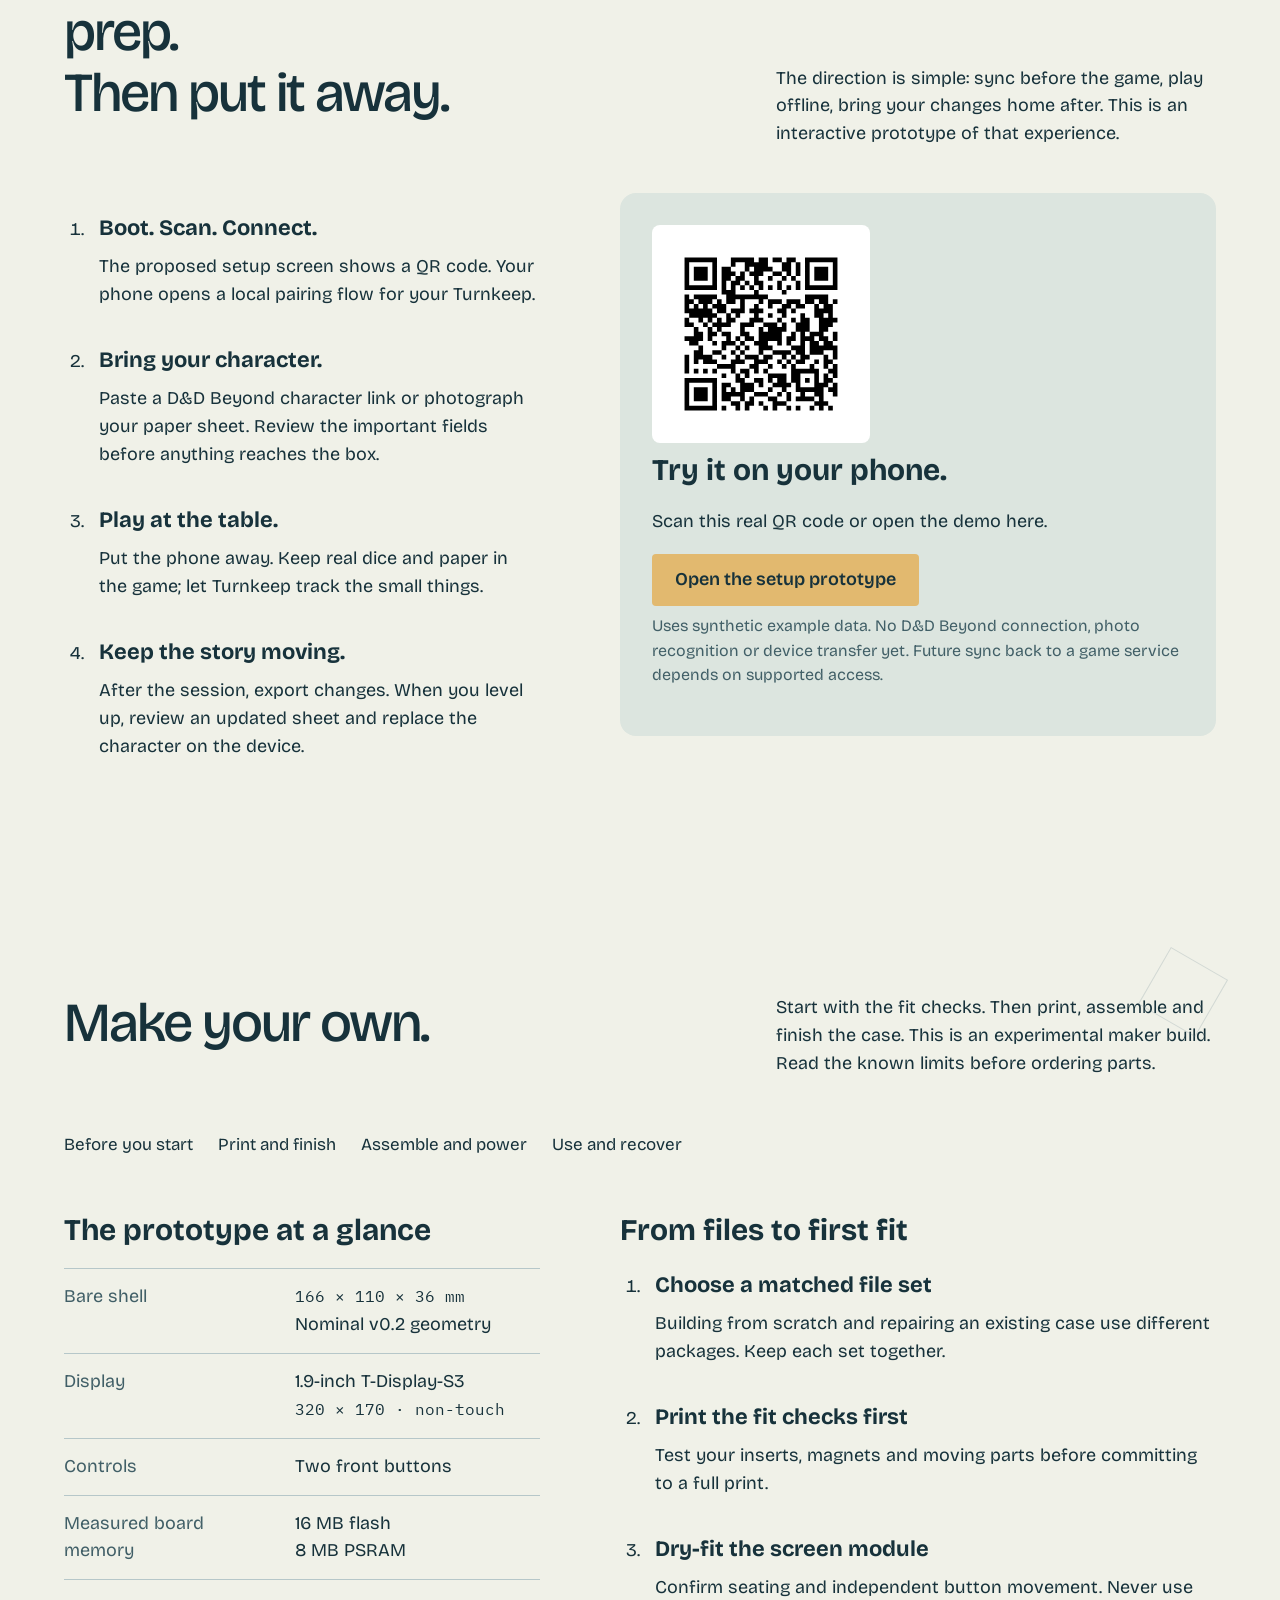
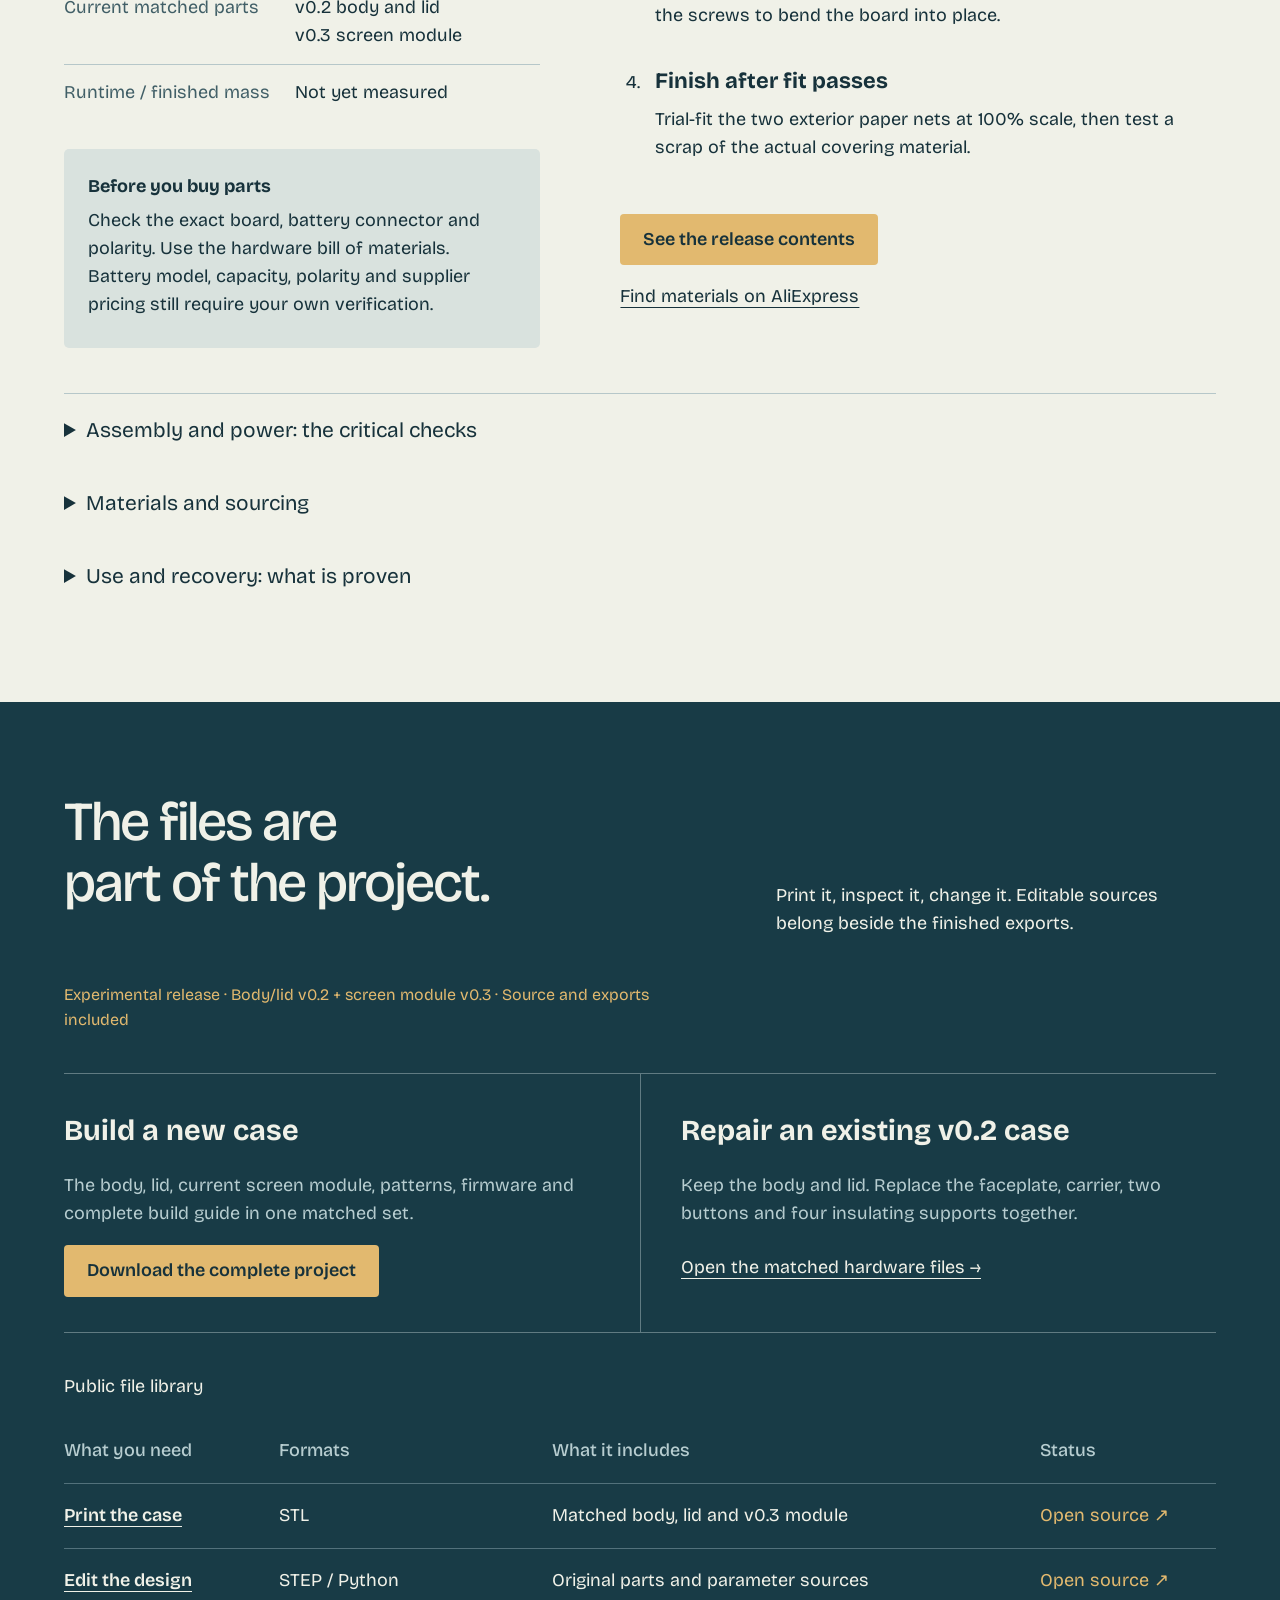
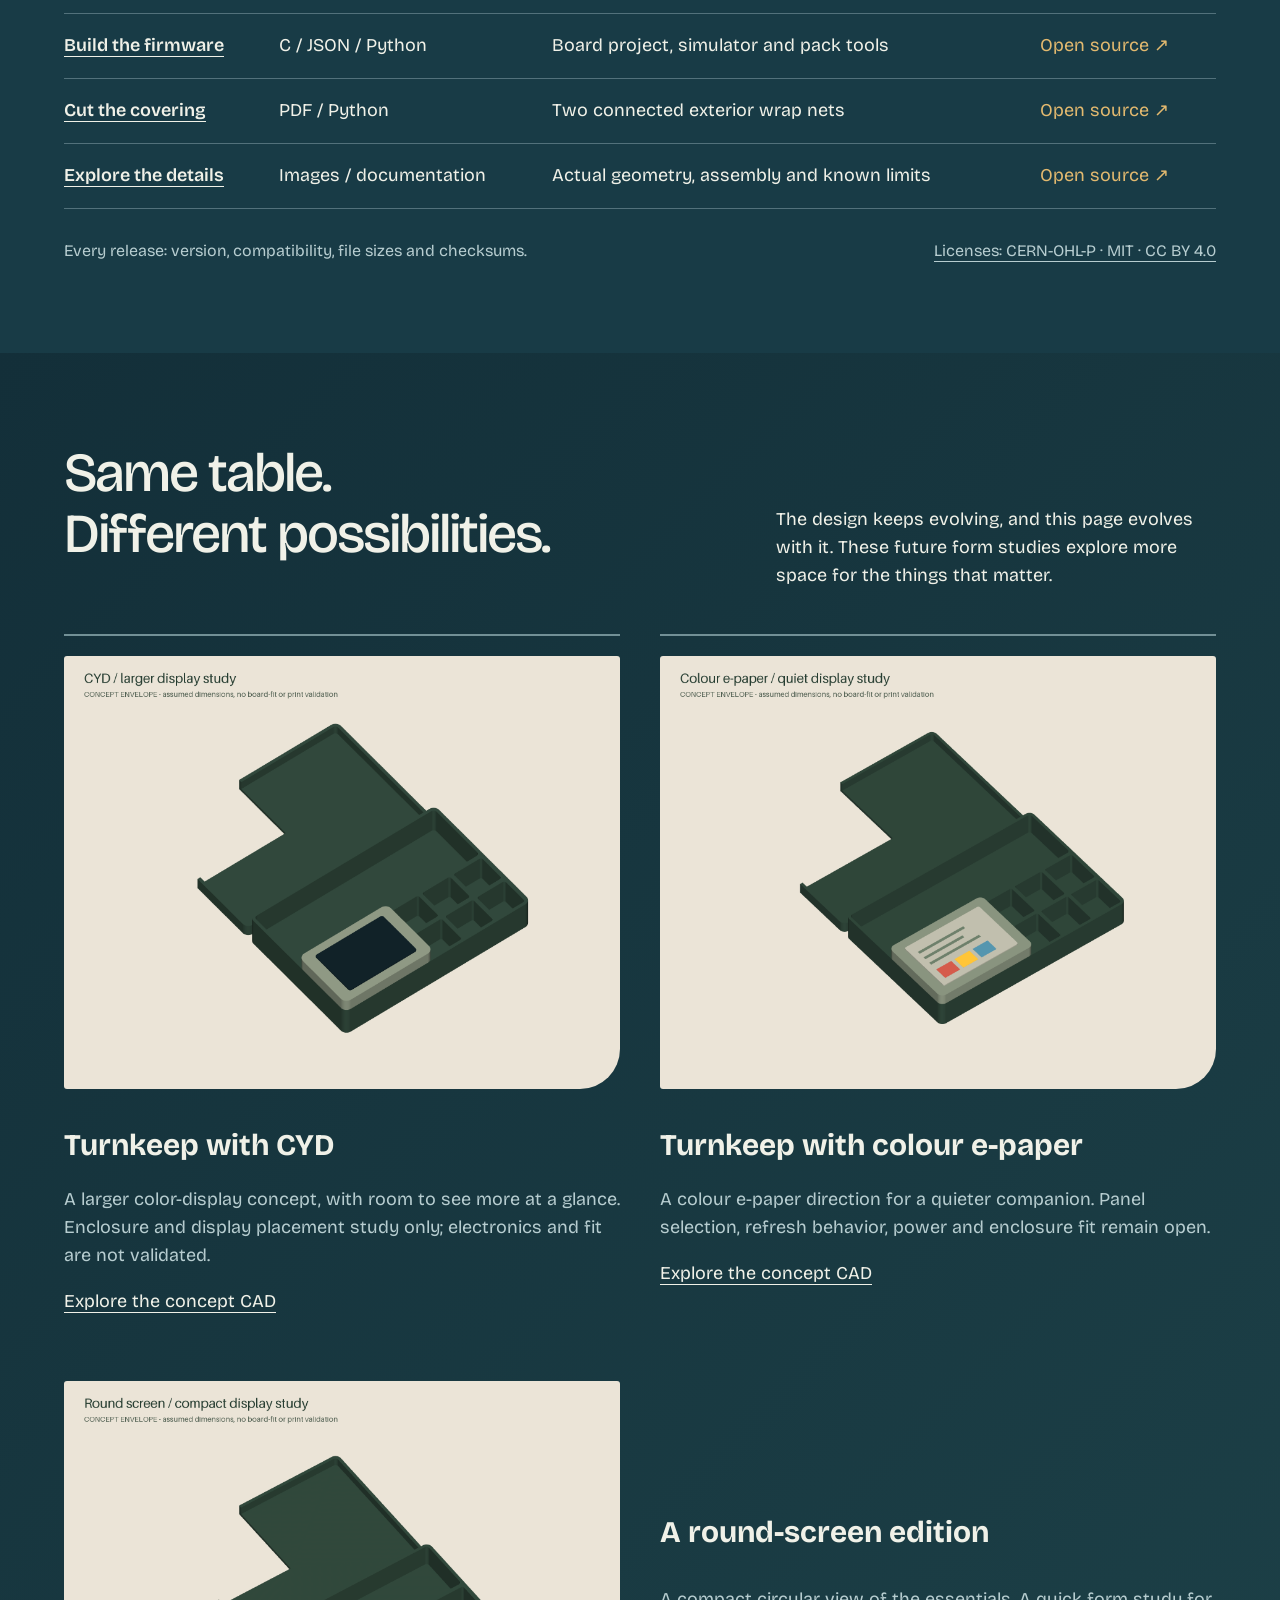
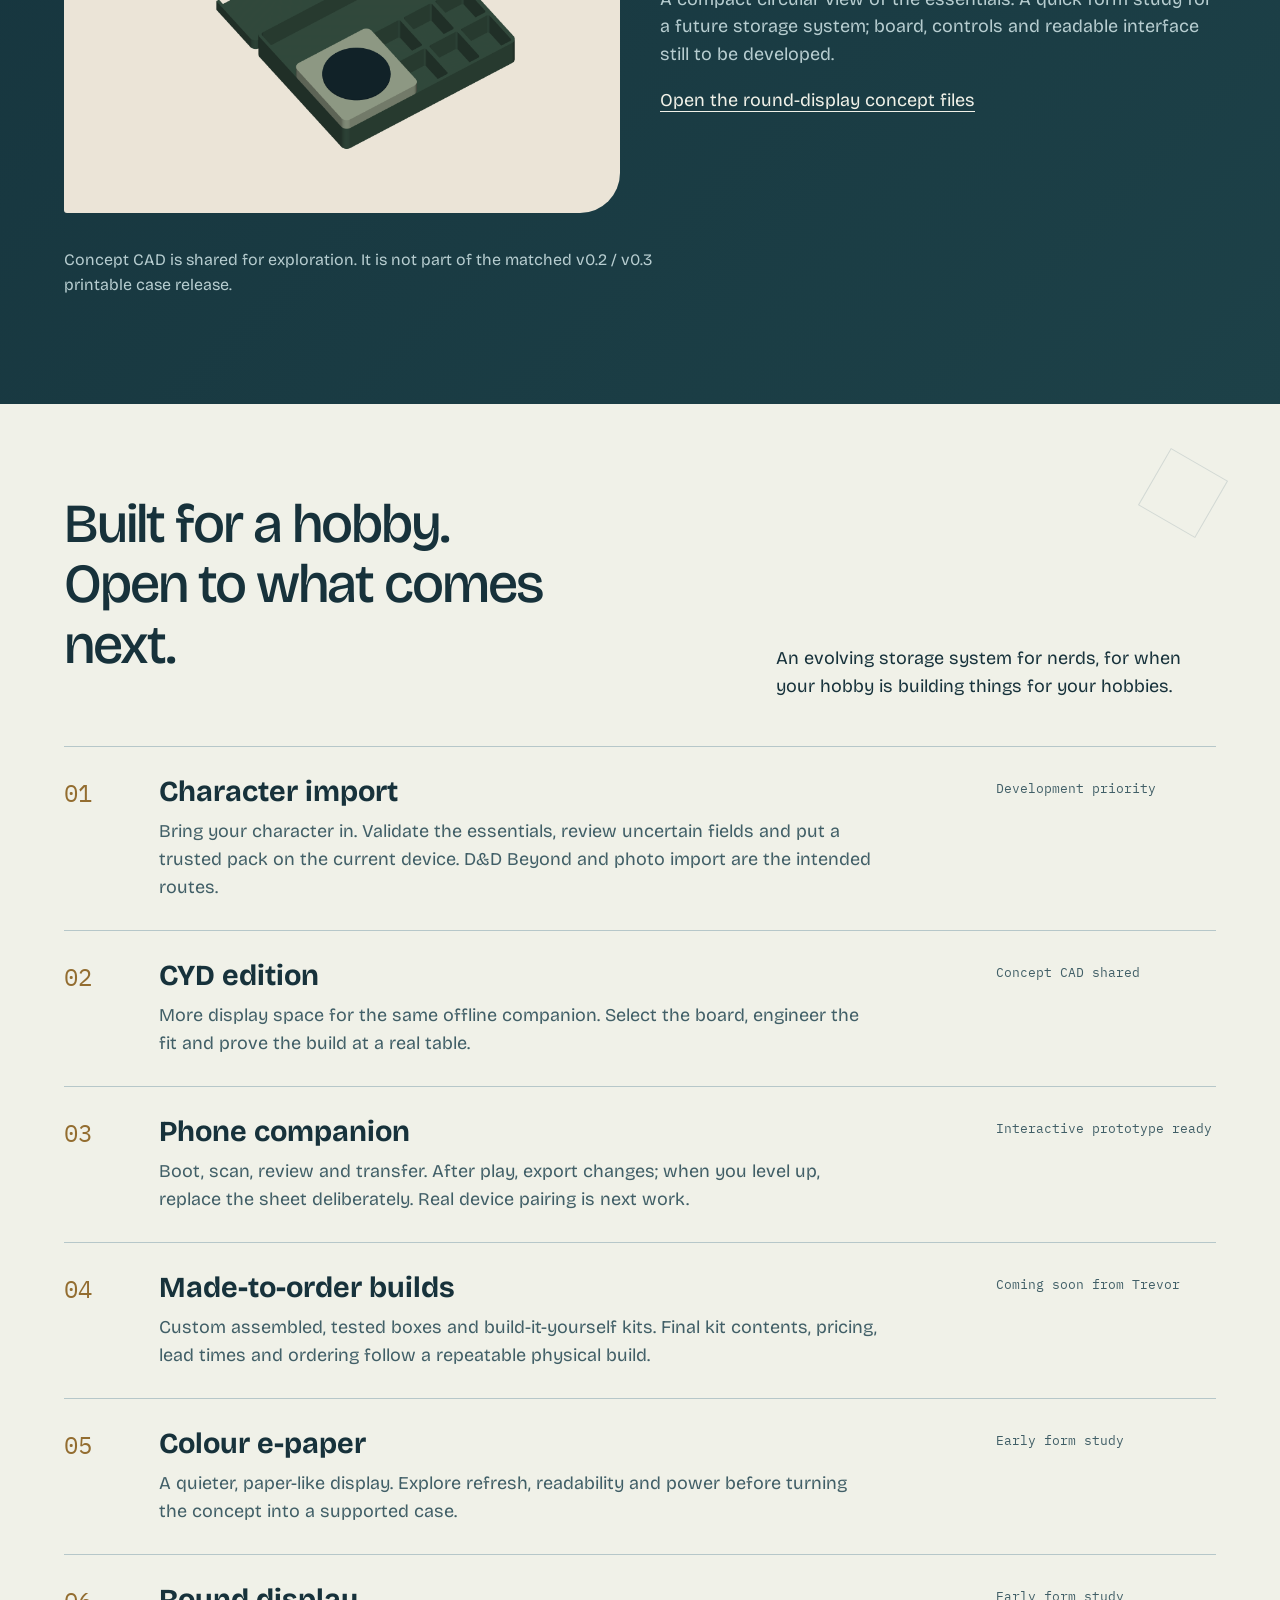
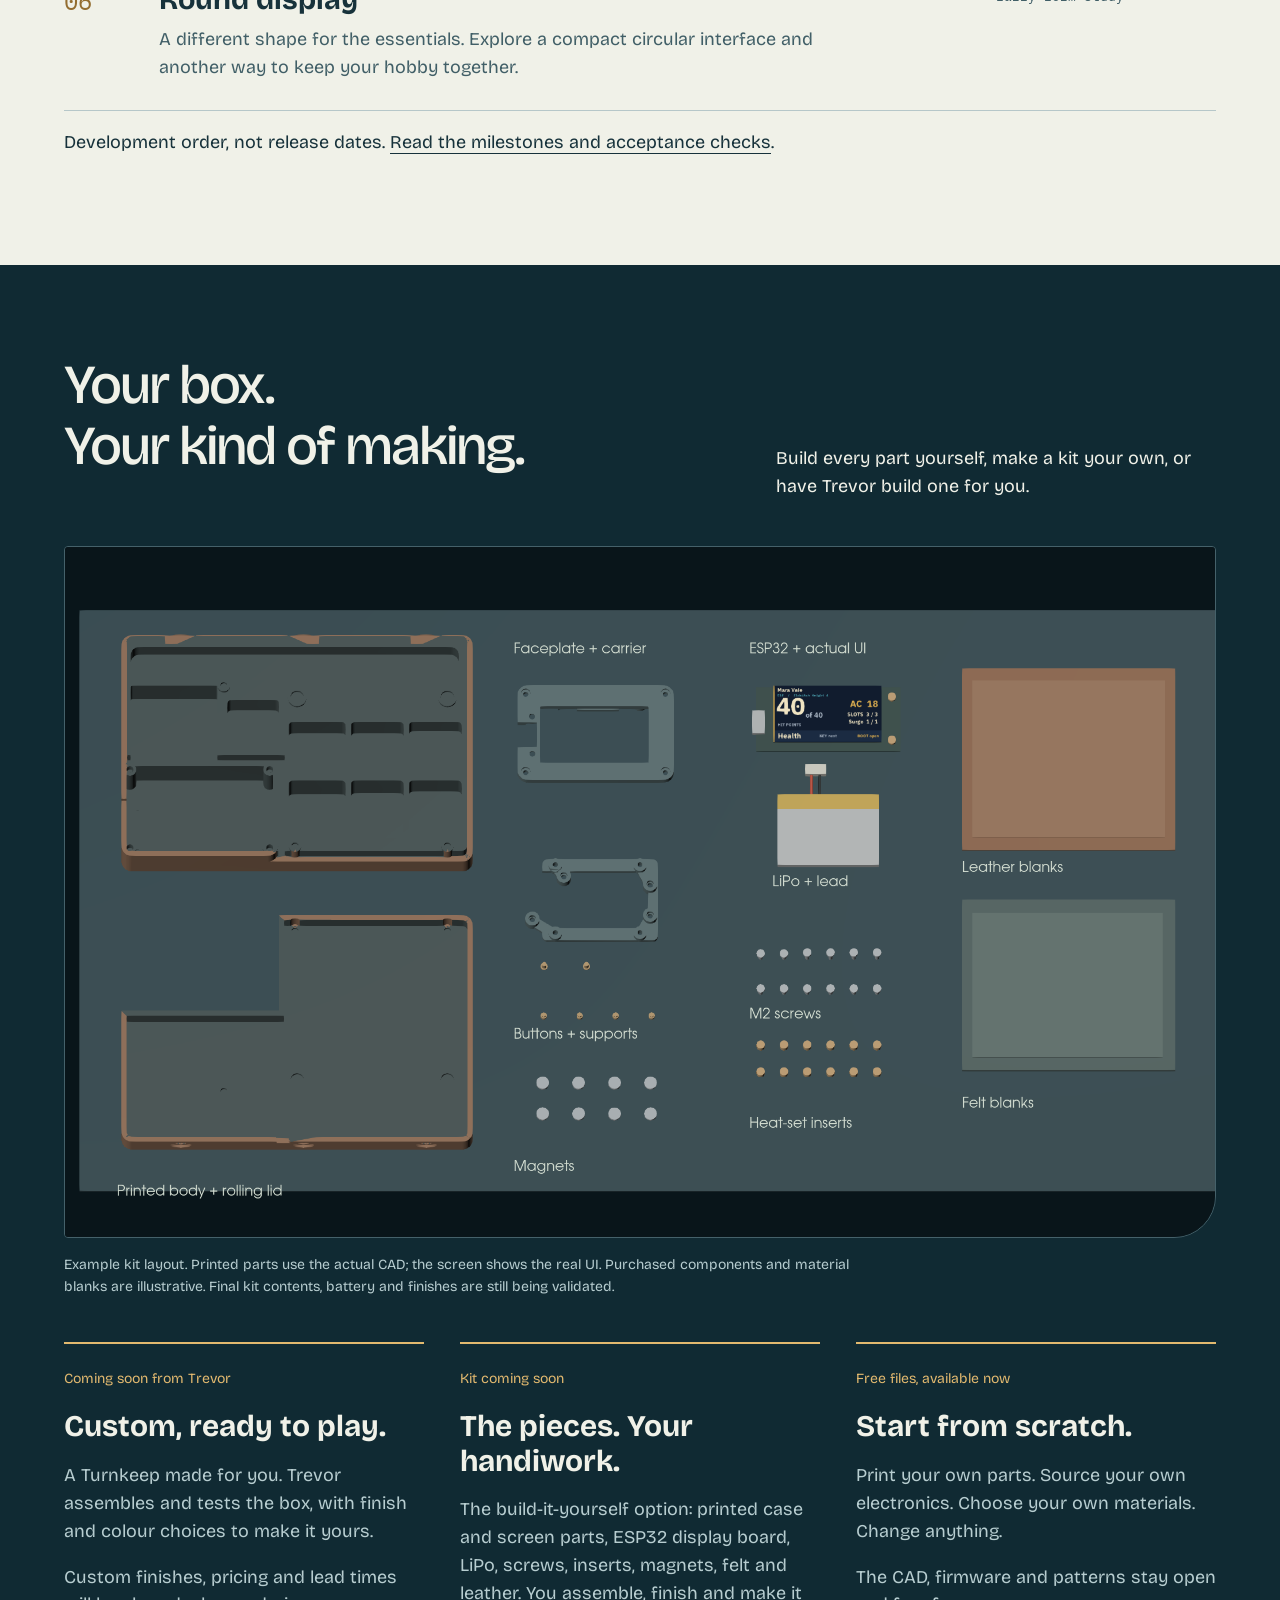
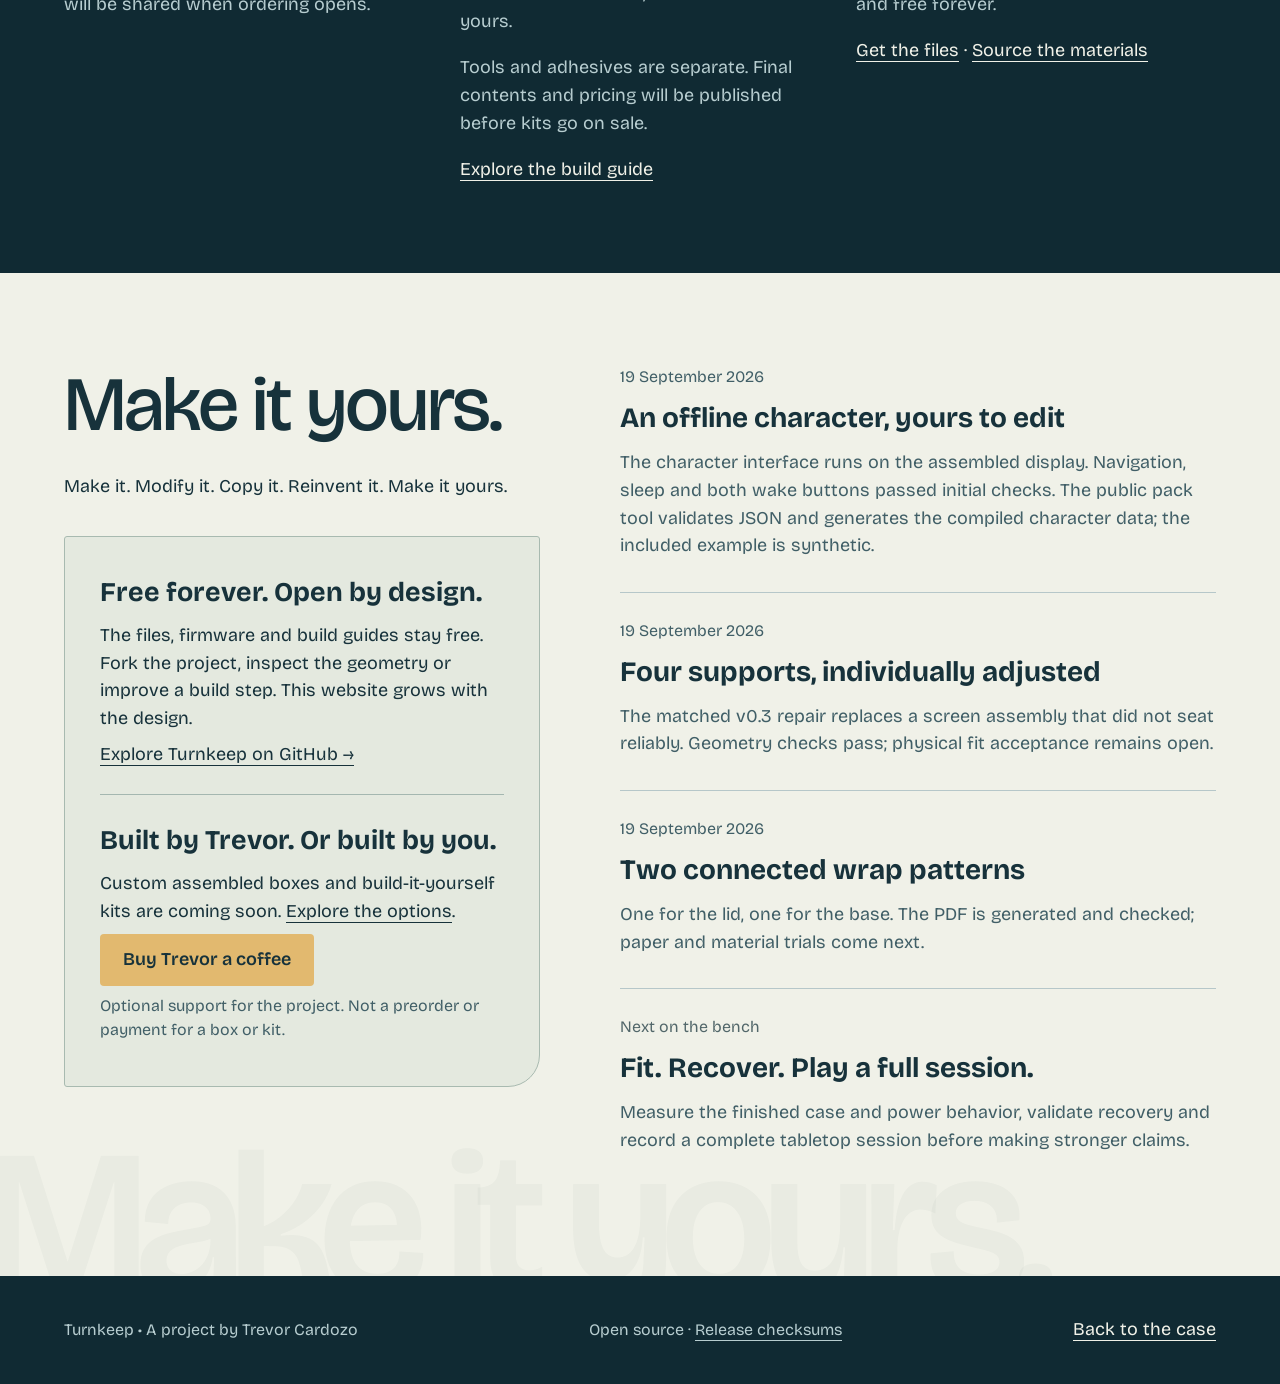
==== commit 914efcf5: "feat: add custom builds and DIY kit parts layout" ====
--- a/site/index.html
+++ b/site/index.html
@@ -2,9 +2,9 @@
 @font-face{font-family:"Bricolage Grotesque";src:url(assets/bricolage.ttf);font-weight:100 900;font-display:swap}@font-face{font-family:"IBM Plex Mono";src:url(assets/mono.ttf);font-weight:400;font-display:swap}.stage img{width:100%;display:block;border-radius:12px}.stage{margin:0 -20px 0 10px}.hero-grid{grid-template-columns:36% 64%}.light a:visited{color:#765069}
 
 :root{--felt:#183b46;--deep:#102a33;--ivory:#f0f1e8;--brass:#e2b96f;--ink:#17323b;--muted:#b7cdd0}*{box-sizing:border-box}html{scroll-behavior:smooth;scroll-padding-top:100px}body{margin:0;background:var(--felt);color:var(--ivory);font:18px/1.55 'Bricolage Grotesque',sans-serif}a{color:inherit;text-underline-offset:5px}a:visited{color:#e9c7db}button{font:inherit;cursor:pointer}button,a{touch-action:manipulation}a:focus-visible,button:focus-visible,summary:focus-visible{outline:3px solid #edb653;outline-offset:5px}.skip{position:absolute;left:16px;top:-80px;background:var(--ivory);color:var(--ink);padding:12px}.skip:focus{top:40px;z-index:10}.proposal{padding:8px 24px;background:#e2b96f;color:#17323b;text-align:center;font-size:16px}.wrap{max-width:1400px;margin:auto;padding:0 64px}header{display:flex;justify-content:space-between;align-items:center;gap:32px;padding:27px 0}.mark{font-size:26px;font-weight:700;text-decoration:none;letter-spacing:-1px}.mark span{display:inline-block;border:2px solid var(--brass);width:23px;height:23px;transform:rotate(-8deg);vertical-align:-2px;margin-right:12px;border-radius:3px 3px 8px 3px}nav{display:flex;gap:30px;flex-wrap:wrap}nav a{text-decoration:none;font-size:17px}nav a:hover{text-decoration:underline}.hero{padding:28px 0 48px;position:relative}.hero h1{font-size:clamp(78px,13vw,178px);font-weight:600;letter-spacing:-.045em;line-height:1;margin:0 0 26px}.hero-grid{display:grid;grid-template-columns:36% 64%;align-items:center;gap:0}.intro{position:relative;z-index:1}.intro h2{font-size:clamp(32px,3.2vw,45px);font-weight:500;line-height:1.15;letter-spacing:-1.8px;margin:0 0 22px;max-width:400px}.intro p{color:var(--muted);max-width:365px}.actions{display:flex;gap:20px;align-items:center;flex-wrap:wrap;margin-top:28px}.button{display:inline-flex;min-height:48px;align-items:center;justify-content:center;padding:12px 23px;background:var(--brass);color:var(--ink)!important;text-decoration:none;border:0;border-radius:4px;font-weight:600}.quiet{min-height:44px;display:inline-flex;align-items:center}.stage{margin:-55px -35px -10px -35px;position:relative}.stage svg{width:100%;display:block}.caption{font-size:16px;color:var(--muted);margin-top:8px}.stage .caption{text-align:right;margin-right:30px}.status{display:flex;gap:15px;border-top:1px solid #52717b;padding-top:23px;margin-top:30px;align-items:baseline;font-size:16px}.status strong{color:var(--brass);white-space:nowrap}.status p{margin:0;color:var(--muted);max-width:820px}.light{background:var(--ivory);color:var(--ink)}.section{padding:90px 0}.section h2{font-size:clamp(36px,4.3vw,62px);font-weight:500;line-height:1.1;letter-spacing:-2px;margin:0 0 25px}.section p{max-width:65ch}.section-head{display:flex;justify-content:space-between;gap:30px;align-items:end;margin-bottom:45px}.section-head p{max-width:440px;margin:0}.explore-grid{display:grid;grid-template-columns:1.15fr 1fr;gap:70px;align-items:start}.part-visual{background:#e0e7e6;border-radius:20px 20px 90px 20px;padding:18px}.part-visual img{width:100%;mix-blend-mode:multiply}.light .caption{color:#415f67}.part-list{list-style:none;padding:0;margin:0}.part-list li{padding:22px 0;border-bottom:1px solid #b6c7c9}.part-list h3{font-size:25px;margin:0 0 8px;line-height:1.15;font-weight:600}.part-list p{margin:0;color:#415f67}.count{font-family:'IBM Plex Mono',monospace;font-size:16px;color:#4b6770}.screen-row{display:grid;grid-template-columns:1fr 1fr;gap:80px;align-items:center;padding:75px 0 20px}.screen{background:#091f28;border:10px solid #315560;box-shadow:0 20px 0 #112e38;border-radius:24px;padding:35px 25px}.screen img{width:100%;image-rendering:pixelated;display:block}.screen-copy h3{font-size:32px;line-height:1.15;margin:0}.screen-copy p{color:var(--muted)}.current{color:var(--brass);font-size:16px}.subnav{display:flex;flex-wrap:wrap;gap:12px 25px;margin:30px 0 45px;font-size:17px}.subnav a{min-height:44px;display:flex;align-items:center}.guide-grid{display:grid;grid-template-columns:1fr 1.25fr;gap:80px}.guide-grid h3{font-size:30px;line-height:1.2;margin:0 0 20px}.facts{margin:0}.facts div{display:grid;grid-template-columns:1fr 1.15fr;padding:14px 0;border-top:1px solid #b6c7c9;gap:18px}.facts dt{color:#415f67}.facts dd{margin:0}.mono{font-family:'IBM Plex Mono',monospace;font-size:16px}.note{background:#d9e2de;padding:24px;margin-top:28px;border-radius:5px}.note p{margin:6px 0}.steps{padding-left:25px}.steps li{padding:0 0 26px 10px}.steps strong{display:block;font-size:22px}.steps p{margin:8px 0}.build-appendix{margin-top:45px;border-top:1px solid #b6c7c9}.build-appendix summary{padding:20px 0;cursor:pointer;font-size:21px}.file-choice{display:grid;grid-template-columns:1fr 1fr;gap:0;border-block:1px solid #607b82;margin:40px 0}.file-choice article{padding:35px 35px 35px 0}.file-choice article+article{border-left:1px solid #607b82;padding-left:40px}.file-choice h3{font-size:29px;margin:0 0 10px}.file-choice p{color:var(--muted)}.pending{font-size:16px;color:var(--brass)}.files-table{width:100%;border-collapse:collapse}.files-table td,.files-table th{text-align:left;padding:18px 12px 18px 0;border-bottom:1px solid #52717b}.files-table th{font-weight:500;color:var(--muted)}.files-table td:first-child{font-weight:600}.files-table td:last-child{color:var(--brass)}.license-row{display:flex;gap:20px;justify-content:space-between;padding-top:30px;flex-wrap:wrap}.license-row p{font-size:16px;color:var(--muted);margin:0}.journal{display:grid;grid-template-columns:1fr 1.25fr;gap:80px}.journal article{padding:24px 0;border-top:1px solid #b6c7c9}.journal article:first-child{padding-top:0;border-top:0}.journal h3{font-size:28px;margin:6px 0}.journal article p{margin:8px 0;color:#415f67}.journal time{font-size:16px;color:#415f67}.source{background:#dbe5df;padding:35px;border-radius:8px;margin-top:35px}.source h3{margin:0;font-size:27px}.source p{margin:8px 0}.footer{background:var(--deep);padding:40px 0}.footer .wrap{display:flex;justify-content:space-between;gap:20px;flex-wrap:wrap}.footer p{font-size:16px;color:var(--muted);margin:0}.light a:visited{color:#765069}details[open] summary{font-weight:600}svg text{font-family:'Bricolage Grotesque',sans-serif}.preview-note{font-size:16px;max-width:75ch;color:var(--muted)}@media(max-width:900px){.wrap{padding:0 28px}header{align-items:start}.hero-grid{grid-template-columns:1fr}.intro{max-width:600px}.intro h2,.intro p{max-width:550px}.stage{margin:0}.hero h1{font-size:clamp(70px,17vw,135px)}.explore-grid,.screen-row,.guide-grid,.journal{gap:35px}.section-head{display:block}.section-head p{max-width:650px}.status{display:block}.status strong{display:block;margin-bottom:8px}.stage .caption{text-align:left}.section{padding:64px 0}}@media(max-width:640px){.wrap{padding:0 22px}header{display:block;padding:23px 0}nav{gap:8px 20px;margin-top:14px}nav a{display:inline-flex;align-items:center;min-height:44px}.hero{padding-top:8px}.hero h1{margin-bottom:22px}.intro h2{font-size:32px}.hero-grid .stage{grid-row:1}.stage{margin:0 -12px 20px}.explore-grid,.screen-row,.guide-grid,.journal,.file-choice{grid-template-columns:1fr}.screen-row{padding-top:60px}.section h2{letter-spacing:-1.5px}.section-head{margin-bottom:30px}.file-choice article,.file-choice article+article{padding:28px 0;border-left:0}.file-choice article+article{border-top:1px solid #607b82}.files-table thead{display:none}.files-table tr{display:block;padding:18px 0;border-bottom:1px solid #52717b}.files-table td{display:block;border:0;padding:3px 0;overflow-wrap:anywhere}.files-table td[data-label]::before{content:attr(data-label) ': ';color:var(--muted)}.facts div{grid-template-columns:1fr;gap:3px}.screen{padding:20px 14px}.journal{gap:30px}.section{padding:55px 0}.proposal{text-align:left}.source{padding:22px}}@media(prefers-reduced-motion:reduce){html{scroll-behavior:auto}*{transition:none!important}}
-.hero-grid>*{min-width:0}.stage img{max-width:100%;height:auto}.part-visual img{height:auto}.stage{margin:0 0 0 20px}@media(max-width:900px){.stage{margin:0 0 20px}}.setup-invite{padding:32px;background:#dce5df;border-radius:16px;align-self:start}.qr-frame{display:inline-block;background:white;padding:14px;border-radius:8px}.qr-frame img{display:block}.setup-invite .caption{color:#415f67}.concept-grid{display:grid;grid-template-columns:1fr 1fr;gap:40px}.concept-grid figure{margin:0}.concept-grid img{width:100%;height:auto;border-radius:12px}.concept-grid h3{font-size:30px;margin:24px 0 10px}.concept-grid p{color:var(--muted)}.materials{border-collapse:collapse;width:100%;font-size:16px}.materials td,.materials th{text-align:left;vertical-align:top;border-bottom:1px solid #b6c7c9;padding:18px 14px 18px 0}.materials a{display:inline-block;min-height:44px}.materials-scroll{overflow-x:auto}.source hr{border:0;border-top:1px solid #a4b7b0;margin:25px 0}@media(max-width:640px){.concept-grid{grid-template-columns:1fr;gap:45px}.setup-invite{padding:24px}.materials thead{display:none}.materials tr{display:block;border-bottom:1px solid #b6c7c9;padding:16px 0}.materials td,.materials th{display:block;border:0;padding:4px 0}}.round-study{display:grid;grid-template-columns:1fr 1fr;gap:40px;align-items:center;margin:65px 0 35px}.round-study img{width:100%;height:auto;border-radius:12px}.round-study h3{font-size:30px}.round-study p{color:var(--muted)}.roadmap{list-style:none;padding:0;margin:0}.roadmap li{display:grid;grid-template-columns:65px 1fr 220px;gap:30px;padding:28px 0;border-top:1px solid #b6c7c9}.roadmap h3{font-size:29px;line-height:1.15;margin:0 0 10px}.roadmap p{margin:0;color:#415f67;max-width:60ch}.road-number{font-size:24px;color:#607c80}.road-status{font-size:16px;color:#415f67;padding-top:4px}@media(max-width:640px){.round-study{grid-template-columns:1fr;gap:12px}.roadmap li{grid-template-columns:35px 1fr;gap:16px}.road-status{grid-column:2}.roadmap h3{font-size:25px}}</style><link rel="stylesheet" href="art-direction.css"><script src="product-view.js" defer></script></head><body><a class="skip" href="#main">Skip to content</a><div class="proposal">Open hardware · Experimental maker release · v0.1.0-prototype.3</div><div class="wrap"><header><a class="mark" href="#main"><span aria-hidden="true"></span>Turnkeep</a><nav aria-label="Project"><a href="#case">The case</a><a href="#build">Build</a><a href="setup.html">Setup demo</a><a href="#files">Files</a><a href="#roadmap">Roadmap</a><a href="#source">Source</a></nav></header></div><main id="main"><div class="wrap"><section class="hero" id="case"><h1>Turnkeep</h1><div class="hero-grid"><div class="intro"><h2>Bring the game<br>back to the table.</h2><p>Real dice. Paper notes. Your party, around a table. Turnkeep keeps the numbers that matter close, in a small offline companion built into your case.</p><div class="actions"><a class="button" href="setup.html">Try the phone setup</a><a class="quiet" href="#build">Build this prototype</a></div><p class="caption">Free forever. Open source. Made to be made your own.</p></div><figure class="stage" data-product-stage><svg class="product-art" viewBox="0 0 800 640" aria-hidden="true"><g fill="none" stroke="currentColor" stroke-width="1"><circle cx="410" cy="300" r="265" stroke-dasharray="3 12"/><path d="M75 110h90m-45-45v90M635 505h90m-45-45v90M680 110l-35 20v40l35 20 35-20v-40zM680 110v80m-35-60 70 40m0-40-70 40"/><path d="M20 370C80 190 160 330 200 150S440 70 500 85 690 80 775 215" stroke-dasharray="5 8"/><path d="M100 570h175m330-465h120"/></g></svg><img src="assets/product-hero.png" width="2100" height="1600" alt="Actual Turnkeep CAD model, open and docked, with the real firmware screen"><div class="view-controls" role="group" aria-label="Product view"><button type="button" aria-pressed="true" data-image="assets/product-hero.png" data-alt="Actual Turnkeep CAD model open with the real firmware screen" data-caption="Actual CAD + actual firmware UI. Rendered materials are illustrative.">Open case</button><button type="button" aria-pressed="false" data-image="assets/product-closed.png" data-alt="Actual Turnkeep CAD model with its lid closed" data-caption="The same CAD assembly, packed for the next session.">Packed</button><button type="button" aria-pressed="false" data-image="assets/product-exploded.png" data-alt="Exploded view of the actual Turnkeep CAD parts" data-caption="Actual parts, separated for inspection. Exploded offsets are illustrative.">Exploded</button></div><figcaption class="caption" data-view-caption aria-live="polite">Actual CAD + actual firmware UI. Rendered materials are illustrative.</figcaption></figure></div><aside class="status"><strong>Prototype in progress</strong><p>Today: offline tracking and compiled JSON character packs. Next: QR phone setup, character-sheet photo import and D&amp;D Beyond import. Try the interactive concept; device sync is not implemented yet.</p></aside></section></div>
+.hero-grid>*{min-width:0}.stage img{max-width:100%;height:auto}.part-visual img{height:auto}.stage{margin:0 0 0 20px}@media(max-width:900px){.stage{margin:0 0 20px}}.setup-invite{padding:32px;background:#dce5df;border-radius:16px;align-self:start}.qr-frame{display:inline-block;background:white;padding:14px;border-radius:8px}.qr-frame img{display:block}.setup-invite .caption{color:#415f67}.concept-grid{display:grid;grid-template-columns:1fr 1fr;gap:40px}.concept-grid figure{margin:0}.concept-grid img{width:100%;height:auto;border-radius:12px}.concept-grid h3{font-size:30px;margin:24px 0 10px}.concept-grid p{color:var(--muted)}.materials{border-collapse:collapse;width:100%;font-size:16px}.materials td,.materials th{text-align:left;vertical-align:top;border-bottom:1px solid #b6c7c9;padding:18px 14px 18px 0}.materials a{display:inline-block;min-height:44px}.materials-scroll{overflow-x:auto}.source hr{border:0;border-top:1px solid #a4b7b0;margin:25px 0}@media(max-width:640px){.concept-grid{grid-template-columns:1fr;gap:45px}.setup-invite{padding:24px}.materials thead{display:none}.materials tr{display:block;border-bottom:1px solid #b6c7c9;padding:16px 0}.materials td,.materials th{display:block;border:0;padding:4px 0}}.round-study{display:grid;grid-template-columns:1fr 1fr;gap:40px;align-items:center;margin:65px 0 35px}.round-study img{width:100%;height:auto;border-radius:12px}.round-study h3{font-size:30px}.round-study p{color:var(--muted)}.roadmap{list-style:none;padding:0;margin:0}.roadmap li{display:grid;grid-template-columns:65px 1fr 220px;gap:30px;padding:28px 0;border-top:1px solid #b6c7c9}.roadmap h3{font-size:29px;line-height:1.15;margin:0 0 10px}.roadmap p{margin:0;color:#415f67;max-width:60ch}.road-number{font-size:24px;color:#607c80}.road-status{font-size:16px;color:#415f67;padding-top:4px}@media(max-width:640px){.round-study{grid-template-columns:1fr;gap:12px}.roadmap li{grid-template-columns:35px 1fr;gap:16px}.road-status{grid-column:2}.roadmap h3{font-size:25px}}</style><link rel="stylesheet" href="art-direction.css"><script src="product-view.js" defer></script></head><body><a class="skip" href="#main">Skip to content</a><div class="proposal">Open hardware · Experimental maker release · v0.1.0-prototype.4</div><div class="wrap"><header><a class="mark" href="#main"><span aria-hidden="true"></span>Turnkeep</a><nav aria-label="Project"><a href="#case">The case</a><a href="#build">Build</a><a href="setup.html">Setup demo</a><a href="#files">Files</a><a href="#roadmap">Roadmap</a><a href="#source">Source</a></nav></header></div><main id="main"><div class="wrap"><section class="hero" id="case"><h1>Turnkeep</h1><div class="hero-grid"><div class="intro"><h2>Bring the game<br>back to the table.</h2><p>Real dice. Paper notes. Your party, around a table. Turnkeep keeps the numbers that matter close, in a small offline companion built into your case.</p><div class="actions"><a class="button" href="setup.html">Try the phone setup</a><a class="quiet" href="#build">Build this prototype</a></div><p class="caption">Free forever. Open source. Made to be made your own.</p></div><figure class="stage" data-product-stage><svg class="product-art" viewBox="0 0 800 640" aria-hidden="true"><g fill="none" stroke="currentColor" stroke-width="1"><circle cx="410" cy="300" r="265" stroke-dasharray="3 12"/><path d="M75 110h90m-45-45v90M635 505h90m-45-45v90M680 110l-35 20v40l35 20 35-20v-40zM680 110v80m-35-60 70 40m0-40-70 40"/><path d="M20 370C80 190 160 330 200 150S440 70 500 85 690 80 775 215" stroke-dasharray="5 8"/><path d="M100 570h175m330-465h120"/></g></svg><img src="assets/product-hero.png" width="2100" height="1600" alt="Actual Turnkeep CAD model, open and docked, with the real firmware screen"><div class="view-controls" role="group" aria-label="Product view"><button type="button" aria-pressed="true" data-image="assets/product-hero.png" data-alt="Actual Turnkeep CAD model open with the real firmware screen" data-caption="Actual CAD + actual firmware UI. Rendered materials are illustrative.">Open case</button><button type="button" aria-pressed="false" data-image="assets/product-closed.png" data-alt="Actual Turnkeep CAD model with its lid closed" data-caption="The same CAD assembly, packed for the next session.">Packed</button><button type="button" aria-pressed="false" data-image="assets/product-exploded.png" data-alt="Exploded view of the actual Turnkeep CAD parts" data-caption="Actual parts, separated for inspection. Exploded offsets are illustrative.">Exploded</button></div><figcaption class="caption" data-view-caption aria-live="polite">Actual CAD + actual firmware UI. Rendered materials are illustrative.</figcaption></figure></div><aside class="status"><strong>Prototype in progress</strong><p>Today: offline tracking and compiled JSON character packs. Next: QR phone setup, character-sheet photo import and D&amp;D Beyond import. Try the interactive concept; device sync is not implemented yet.</p></aside></section></div>
 <section class="section light" id="inside"><div class="wrap"><div class="section-head"><h2>Open it.<br>Understand it.</h2><p>A place for your real dice, your miniature and your pen. Keep the rituals. Let a quiet offline device handle health, resources and the details you need most.</p></div><div class="explore-grid"><figure style="margin:0"><div class="part-visual"><img loading="lazy" src="assets/module.png" width="1800" height="1400" alt="CAD exploded view of the original v0.3 faceplate, buttons, insulating supports and adjustable rear carrier; electronics omitted"></div><figcaption class="caption">Current v0.3 screen module • Original parts, electronics omitted • Physical fit pending</figcaption></figure><ol class="part-list"><li><span class="count">The lid</span><h3>Pack away. Dock for play.</h3><p>The removable lid flips into a magnetically docked rolling tray. Both pieces rest on the table.</p></li><li><span class="count">The interior</span><h3>Dice, a miniature, a pen.</h3><p>Seven dice pockets and dedicated storage. Check the pocket dimensions against your own pieces.</p></li><li><span class="count">The display corner</span><h3>Made to be opened again.</h3><p>A removable faceplate and four adjustable insulating supports keep the electronics serviceable.</p></li><li><span class="count">The finish</span><h3>Two pieces. Your finish.</h3><p>Connected wrap patterns cover the lid and base. The screen surround stays painted.</p></li></ol></div><details class="build-appendix"><summary>Look closer: closed case and exploded parts</summary><div class="concept-grid"><figure><img src="assets/closed.png" width="1800" height="1400" loading="lazy" alt="Actual CAD geometry of the current Turnkeep case closed"><figcaption>Closed case · Current geometry, electronics omitted</figcaption></figure><figure><img src="assets/exploded.png" width="1800" height="1400" loading="lazy" alt="Exploded CAD view of the current body, L-shaped lid and screen module"><figcaption>Every original part · Exploded spacing is illustrative</figcaption></figure></div><p><a href="https://github.com/Tr3v0r86/turnkeep/blob/main/hardware/case-assembly.step">Download the editable current-case STEP</a></p></details></div></section>
 <section class="section"><div class="wrap"><div class="screen-row"><div class="screen"><img loading="lazy" src="assets/screen.png" width="320" height="170" alt="Actual simulator view of synthetic character Mara Vale: 40 of 40 hit points, AC 18, slots 3 of 3, surge 1 of 1"></div><div class="screen-copy"><span class="current">Working prototype firmware</span><h2 style="margin-top:12px">Less scrolling.<br>More playing.</h2><p>Roll your own dice. Write your own notes. Use two buttons to check health, actions and resources without opening another online tool. The current firmware works offline and retains counters through sleep.</p><p class="caption">Actual simulator capture using a synthetic character. Phone setup is planned; battery runtime has not been measured.</p></div></div></div></section>
 <section class="section light" id="setup"><div class="wrap"><div class="section-head"><h2>Your phone does the prep.<br>Then put it away.</h2><p>The direction is simple: sync before the game, play offline, bring your changes home after. This is an interactive prototype of that experience.</p></div><div class="guide-grid"><div><ol class="steps"><li><strong>Boot. Scan. Connect.</strong><p>The proposed setup screen shows a QR code. Your phone opens a local pairing flow for your Turnkeep.</p></li><li><strong>Bring your character.</strong><p>Paste a D&amp;D Beyond character link or photograph your paper sheet. Review the important fields before anything reaches the box.</p></li><li><strong>Play at the table.</strong><p>Put the phone away. Keep real dice and paper in the game; let Turnkeep track the small things.</p></li><li><strong>Keep the story moving.</strong><p>After the session, export changes. When you level up, review an updated sheet and replace the character on the device.</p></li></ol></div><div class="setup-invite"><div class="qr-frame"><img src="assets/setup-qr.svg" width="190" height="190" alt="QR code linking to the Turnkeep phone setup demonstration"></div><h3>Try it on your phone.</h3><p>Scan this real QR code or open the demo here.</p><a class="button" href="setup.html">Open the setup prototype</a><p class="caption">Uses synthetic example data. No D&amp;D Beyond connection, photo recognition or device transfer yet. Future sync back to a game service depends on supported access.</p></div></div></div></section><section class="section light" id="build"><div class="wrap"><div class="section-head"><h2>Make your own.</h2><p>Start with the fit checks. Then print, assemble and finish the case. This is an experimental maker build. Read the known limits before ordering parts.</p></div><nav class="subnav" aria-label="Build guide"><a href="#before">Before you start</a><a href="#steps">Print and finish</a><a href="#assembly">Assemble and power</a><a href="#recovery">Use and recover</a></nav><div class="guide-grid"><div id="before"><h3>The prototype at a glance</h3><dl class="facts"><div><dt>Bare shell</dt><dd><span class="mono">166 × 110 × 36 mm</span><br>Nominal v0.2 geometry</dd></div><div><dt>Display</dt><dd>1.9-inch T-Display-S3<br><span class="mono">320 × 170 · non-touch</span></dd></div><div><dt>Controls</dt><dd>Two front buttons</dd></div><div><dt>Measured board memory</dt><dd>16 MB flash<br>8 MB PSRAM</dd></div><div><dt>Current matched parts</dt><dd>v0.2 body and lid<br>v0.3 screen module</dd></div><div><dt>Runtime / finished mass</dt><dd>Not yet measured</dd></div></dl><div class="note"><strong>Before you buy parts</strong><p>Check the exact board, battery connector and polarity. Use the hardware bill of materials. Battery model, capacity, polarity and supplier pricing still require your own verification.</p></div></div><div id="steps"><h3>From files to first fit</h3><ol class="steps"><li><strong>Choose a matched file set</strong><p>Building from scratch and repairing an existing case use different packages. Keep each set together.</p></li><li><strong>Print the fit checks first</strong><p>Test your inserts, magnets and moving parts before committing to a full print.</p></li><li><strong>Dry-fit the screen module</strong><p>Confirm seating and independent button movement. Never use the screws to bend the board into place.</p></li><li><strong>Finish after fit passes</strong><p>Trial-fit the two exterior paper nets at 100% scale, then test a scrap of the actual covering material.</p></li></ol><a class="button" href="#files">See the release contents</a><p><a href="#materials">Find materials on AliExpress</a></p></div></div><div class="build-appendix"><details id="assembly"><summary>Assembly and power: the critical checks</summary><p>Install heat-set inserts with electronics and battery removed. Support-adjustment screws push insulating tips; metal must not touch the PCB. Stop at first light contact. Preserve USB and removable-deck service access. Sleep is software sleep, not battery disconnection.</p><p><a href="https://github.com/Tr3v0r86/turnkeep/tree/main/hardware">Read the hardware assembly guide and bill of materials</a> before printing or powering the case.</p></details><details id="materials"><summary>Materials and sourcing</summary><p>These links search AliExpress for each specification. Listings, variants, prices and shipping change; no seller or exact listing has been qualified. Check dimensions and quantities before ordering. No affiliate links.</p><div class="materials-scroll"><table class="materials"><caption>Full-build bill of materials</caption><thead><tr><th>Material</th><th>Quantity / size</th><th>Check before buying</th><th>Source</th></tr></thead><tbody><tr><th scope="row">LilyGo T-Display-S3</th><td>1 · 1.9-inch ST7789, non-touch</td><td>Choose the original non-touch version, not AMOLED, Pro or a different panel.</td><td><a href="https://www.aliexpress.com/w/wholesale-lilygo-t-display-s3-1.9-st7789-non-touch.html" rel="noopener noreferrer">Search AliExpress</a></td></tr><tr><th scope="row">Protected LiPo battery</th><td>1 · envelope ≤57 × 39 × 8 mm</td><td>Exact cell, connector and polarity are not selected. Measure and verify against your board before ordering.</td><td><a href="https://www.aliexpress.com/w/wholesale-3.7v-protected-lithium-polymer-battery.html" rel="noopener noreferrer">Search AliExpress</a></td></tr><tr><th scope="row">M2 heat-set inserts</th><td>12 · length 4 mm, outer diameter 3.2 mm</td><td>Eight module inserts plus four body inserts.</td><td><a href="https://www.aliexpress.com/w/wholesale-m2-heat-set-insert-4mm-3.2mm.html" rel="noopener noreferrer">Search AliExpress</a></td></tr><tr><th scope="row">M2 × 8 mm screws</th><td>8</td><td>Four case fasteners plus four support adjusters.</td><td><a href="https://www.aliexpress.com/w/wholesale-m2-8mm-pan-head-screws.html" rel="noopener noreferrer">Search AliExpress</a></td></tr><tr><th scope="row">M2 × 10 mm screws</th><td>4</td><td>Carrier mounts.</td><td><a href="https://www.aliexpress.com/w/wholesale-m2-10mm-pan-head-screws.html" rel="noopener noreferrer">Search AliExpress</a></td></tr><tr><th scope="row">6 × 2 mm disc magnets</th><td>10</td><td>Closure and docking; dry-fit polarity before gluing.</td><td><a href="https://www.aliexpress.com/w/wholesale-6x2mm-neodymium-disc-magnets.html" rel="noopener noreferrer">Search AliExpress</a></td></tr><tr><th scope="row">3 × 2 mm disc magnets</th><td>6</td><td>Closure magnets.</td><td><a href="https://www.aliexpress.com/w/wholesale-3x2mm-neodymium-disc-magnets.html" rel="noopener noreferrer">Search AliExpress</a></td></tr><tr><th scope="row">PLA / PLA Matte</th><td>1 spool · 1.75 mm</td><td>Printer/material tolerances need coupon testing.</td><td><a href="https://www.aliexpress.com/w/wholesale-1.75mm-pla-matte-filament.html" rel="noopener noreferrer">Search AliExpress</a></td></tr><tr><th scope="row">Felt</th><td>2 mm sheet</td><td>Pocket floors; editable templates included.</td><td><a href="https://www.aliexpress.com/w/wholesale-2mm-felt-sheet.html" rel="noopener noreferrer">Search AliExpress</a></td></tr><tr><th scope="row">Exterior PVC covering</th><td>Optional · 1 mm sheet</td><td>Two-piece exterior pattern is provisional; trial-fit paper first.</td><td><a href="https://www.aliexpress.com/w/wholesale-1mm-pvc-faux-leather-sheet.html" rel="noopener noreferrer">Search AliExpress</a></td></tr><tr><th scope="row">Adhesive</th><td>For magnets and coverings</td><td>Select adhesive compatible with your chosen printed material and covering.</td><td><a href="https://www.aliexpress.com/w/wholesale-plastic-metal-epoxy-adhesive-craft.html" rel="noopener noreferrer">Search AliExpress</a></td></tr><tr><th scope="row">Soft battery pad</th><td>Thin, nonconductive sheet</td><td>Support the cell gently; preserve clearance and avoid compression.</td><td><a href="https://www.aliexpress.com/w/wholesale-thin-eva-foam-sheet.html" rel="noopener noreferrer">Search AliExpress</a></td></tr></tbody></table></div><p>Useful tools: <a href="https://www.aliexpress.com/w/wholesale-temperature-controlled-soldering-iron.html">temperature-controlled iron</a> with <a href="https://www.aliexpress.com/w/wholesale-heat-set-insert-tip.html">insert tip</a>, <a href="https://www.aliexpress.com/w/wholesale-digital-caliper.html">calipers</a>, <a href="https://www.aliexpress.com/w/wholesale-precision-screwdriver-set.html">matching screwdriver</a> and <a href="https://www.aliexpress.com/w/wholesale-craft-knife-cutting-mat.html">cutting tools</a>. Use the fastener head you actually buy. A 3D printer with a 180 mm build envelope is required.</p></details><details id="recovery"><summary>Use and recovery: what is proven</summary><p>Initial assembled orientation, navigation, sleep and wake on both buttons have passed with HP retained. Repeated cycles, inaccessible-reset recovery, battery endurance, standby current and thermal tests remain open. Published recovery instructions must be verified on the named board before a ready-to-flash package ships.</p></details></div></div></section>
-<section class="section" id="files"><div class="wrap"><div class="section-head"><h2>The files are<br>part of the project.</h2><p>Print it, inspect it, change it. Editable sources belong beside the finished exports.</p></div><p class="pending">Experimental release · Body/lid v0.2 + screen module v0.3 · Source and exports included</p><div class="file-choice"><article><h3>Build a new case</h3><p>The body, lid, current screen module, patterns, firmware and complete build guide in one matched set.</p><a class="button" href="https://github.com/Tr3v0r86/turnkeep/releases/download/v0.1.0-prototype.3/turnkeep-source.zip">Download the complete project</a></article><article><h3>Repair an existing v0.2 case</h3><p>Keep the body and lid. Replace the faceplate, carrier, two buttons and four insulating supports together.</p><a class="quiet" href="https://github.com/Tr3v0r86/turnkeep/tree/main/hardware">Open the matched hardware files →</a></article></div><table class="files-table"><caption style="text-align:left;margin-bottom:18px">Public file library</caption><thead><tr><th>What you need</th><th>Formats</th><th>What it includes</th><th>Status</th></tr></thead><tbody><tr><td><a href="https://github.com/Tr3v0r86/turnkeep/tree/main/hardware/stl">Print the case</a></td><td data-label="Formats">STL</td><td>Matched body, lid and v0.3 module</td><td>Open source ↗</td></tr><tr><td><a href="https://github.com/Tr3v0r86/turnkeep/tree/main/hardware">Edit the design</a></td><td data-label="Formats">STEP / Python</td><td>Original parts and parameter sources</td><td>Open source ↗</td></tr><tr><td><a href="https://github.com/Tr3v0r86/turnkeep/tree/main/firmware">Build the firmware</a></td><td data-label="Formats">C / JSON / Python</td><td>Board project, simulator and pack tools</td><td>Open source ↗</td></tr><tr><td><a href="https://github.com/Tr3v0r86/turnkeep/tree/main/hardware/upholstery">Cut the covering</a></td><td data-label="Formats">PDF / Python</td><td>Two connected exterior wrap nets</td><td>Open source ↗</td></tr><tr><td><a href="https://github.com/Tr3v0r86/turnkeep/tree/main/hardware/ASSEMBLY.md">Explore the details</a></td><td data-label="Formats">Images / documentation</td><td>Actual geometry, assembly and known limits</td><td>Open source ↗</td></tr></tbody></table><div class="license-row"><p>Every release: version, compatibility, file sizes and checksums.</p><p><a href="https://github.com/Tr3v0r86/turnkeep/blob/main/LICENSE.md">Licenses: CERN-OHL-P · MIT · CC BY 4.0</a></p></div></div></section>
-<section class="section" id="evolution"><div class="wrap"><div class="section-head"><h2>Same table.<br>Different possibilities.</h2><p>The design keeps evolving, and this page evolves with it. These future form studies explore more space for the things that matter.</p></div><div class="concept-grid"><figure><img src="assets/cyd-concept.png" width="1800" height="1400" loading="lazy" alt="Conceptual larger Turnkeep case with a color display envelope"><figcaption><h3>Turnkeep with CYD</h3><p>A larger color-display concept, with room to see more at a glance. Enclosure and display placement study only; electronics and fit are not validated.</p><a href="https://github.com/Tr3v0r86/turnkeep/tree/main/hardware/concepts">Explore the concept CAD</a></figcaption></figure><figure><img src="assets/epaper-concept.png" width="1800" height="1400" loading="lazy" alt="Conceptual Turnkeep case with a colour e-paper display envelope"><figcaption><h3>Turnkeep with colour e-paper</h3><p>A colour e-paper direction for a quieter companion. Panel selection, refresh behavior, power and enclosure fit remain open.</p><a href="https://github.com/Tr3v0r86/turnkeep/tree/main/hardware/concepts">Explore the concept CAD</a></figcaption></figure></div><figure class="round-study"><img src="assets/round-concept.png" width="1800" height="1400" loading="lazy" alt="Conceptual Turnkeep case with a round display envelope"><figcaption><h3>A round-screen edition</h3><p>A compact circular view of the essentials. A quick form study for a future storage system; board, controls and readable interface still to be developed.</p><a href="https://github.com/Tr3v0r86/turnkeep/tree/main/hardware/concepts">Open the round-display concept files</a></figcaption></figure><p class="caption">Concept CAD is shared for exploration. It is not part of the matched v0.2 / v0.3 printable case release.</p></div></section><section class="section light" id="roadmap"><div class="wrap"><div class="section-head"><h2>Built for a hobby.<br>Open to what comes next.</h2><p>An evolving storage system for nerds, for when your hobby is building things for your hobbies.</p></div><ol class="roadmap"><li><span class="road-number" aria-hidden="true">01</span><div><h3>Character import</h3><p>Bring your character in. Validate the essentials, review uncertain fields and put a trusted pack on the current device. D&amp;D Beyond and photo import are the intended routes.</p></div><span class="road-status">Development priority</span></li><li><span class="road-number" aria-hidden="true">02</span><div><h3>CYD edition</h3><p>More display space for the same offline companion. Select the board, engineer the fit and prove the build at a real table.</p></div><span class="road-status">Concept CAD shared</span></li><li><span class="road-number" aria-hidden="true">03</span><div><h3>Phone companion</h3><p>Boot, scan, review and transfer. After play, export changes; when you level up, replace the sheet deliberately. Real device pairing is next work.</p></div><span class="road-status">Interactive prototype ready</span></li><li><span class="road-number" aria-hidden="true">04</span><div><h3>Made-to-order builds</h3><p>Fully assembled, tested boxes for people who want to get straight to playing. Pricing, lead times and ordering follow a repeatable physical build.</p></div><span class="road-status">Coming soon from Trevor</span></li><li><span class="road-number" aria-hidden="true">05</span><div><h3>Colour e-paper</h3><p>A quieter, paper-like display. Explore refresh, readability and power before turning the concept into a supported case.</p></div><span class="road-status">Early form study</span></li><li><span class="road-number" aria-hidden="true">06</span><div><h3>Round display</h3><p>A different shape for the essentials. Explore a compact circular interface and another way to keep your hobby together.</p></div><span class="road-status">Early form study</span></li></ol><p>Development order, not release dates. <a href="https://github.com/Tr3v0r86/turnkeep/blob/main/docs/roadmap.md">Read the milestones and acceptance checks</a>.</p></div></section><section class="section light" id="journal"><div class="wrap"><div class="journal"><div><h2>Make it yours.</h2><p>Make it. Modify it. Copy it. Reinvent it. Make it yours.</p><div class="source" id="source"><h3>Free forever. Open by design.</h3><p>The files, firmware and build guides stay free. Fork the project, inspect the geometry or improve a build step. This website grows with the design.</p><p><a href="https://github.com/Tr3v0r86/turnkeep">Explore Turnkeep on GitHub →</a></p><hr><h3>Fully assembled by Trevor</h3><p>Coming soon. Prefer building it yourself? Everything you need stays free.</p><p><a class="button" href="https://buymeacoffee.com/padlano" rel="noopener noreferrer">Buy Trevor a coffee</a></p><p class="caption">Optional support for the project. Not a preorder or a payment for an assembled box.</p></div></div><div><article><time datetime="2026-09-19">19 September 2026</time><h3>An offline character, yours to edit</h3><p>The character interface runs on the assembled display. Navigation, sleep and both wake buttons passed initial checks. The public pack tool validates JSON and generates the compiled character data; the included example is synthetic.</p></article><article><time datetime="2026-09-19">19 September 2026</time><h3>Four supports, individually adjusted</h3><p>The matched v0.3 repair replaces a screen assembly that did not seat reliably. Geometry checks pass; physical fit acceptance remains open.</p></article><article><time datetime="2026-09-19">19 September 2026</time><h3>Two connected wrap patterns</h3><p>One for the lid, one for the base. The PDF is generated and checked; paper and material trials come next.</p></article><article><span class="count">Next on the bench</span><h3>Fit. Recover. Play a full session.</h3><p>Measure the finished case and power behavior, validate recovery and record a complete tabletop session before making stronger claims.</p></article></div></div></div></section></main><footer class="footer"><div class="wrap"><p>Turnkeep • A project by Trevor Cardozo</p><p>Open source · <a href="https://github.com/Tr3v0r86/turnkeep/releases/download/v0.1.0-prototype.3/manifest.json">Release checksums</a></p><a href="#main">Back to the case</a></div></footer></body></html>
+<section class="section" id="files"><div class="wrap"><div class="section-head"><h2>The files are<br>part of the project.</h2><p>Print it, inspect it, change it. Editable sources belong beside the finished exports.</p></div><p class="pending">Experimental release · Body/lid v0.2 + screen module v0.3 · Source and exports included</p><div class="file-choice"><article><h3>Build a new case</h3><p>The body, lid, current screen module, patterns, firmware and complete build guide in one matched set.</p><a class="button" href="https://github.com/Tr3v0r86/turnkeep/releases/download/v0.1.0-prototype.4/turnkeep-source.zip">Download the complete project</a></article><article><h3>Repair an existing v0.2 case</h3><p>Keep the body and lid. Replace the faceplate, carrier, two buttons and four insulating supports together.</p><a class="quiet" href="https://github.com/Tr3v0r86/turnkeep/tree/main/hardware">Open the matched hardware files →</a></article></div><table class="files-table"><caption style="text-align:left;margin-bottom:18px">Public file library</caption><thead><tr><th>What you need</th><th>Formats</th><th>What it includes</th><th>Status</th></tr></thead><tbody><tr><td><a href="https://github.com/Tr3v0r86/turnkeep/tree/main/hardware/stl">Print the case</a></td><td data-label="Formats">STL</td><td>Matched body, lid and v0.3 module</td><td>Open source ↗</td></tr><tr><td><a href="https://github.com/Tr3v0r86/turnkeep/tree/main/hardware">Edit the design</a></td><td data-label="Formats">STEP / Python</td><td>Original parts and parameter sources</td><td>Open source ↗</td></tr><tr><td><a href="https://github.com/Tr3v0r86/turnkeep/tree/main/firmware">Build the firmware</a></td><td data-label="Formats">C / JSON / Python</td><td>Board project, simulator and pack tools</td><td>Open source ↗</td></tr><tr><td><a href="https://github.com/Tr3v0r86/turnkeep/tree/main/hardware/upholstery">Cut the covering</a></td><td data-label="Formats">PDF / Python</td><td>Two connected exterior wrap nets</td><td>Open source ↗</td></tr><tr><td><a href="https://github.com/Tr3v0r86/turnkeep/tree/main/hardware/ASSEMBLY.md">Explore the details</a></td><td data-label="Formats">Images / documentation</td><td>Actual geometry, assembly and known limits</td><td>Open source ↗</td></tr></tbody></table><div class="license-row"><p>Every release: version, compatibility, file sizes and checksums.</p><p><a href="https://github.com/Tr3v0r86/turnkeep/blob/main/LICENSE.md">Licenses: CERN-OHL-P · MIT · CC BY 4.0</a></p></div></div></section>
+<section class="section" id="evolution"><div class="wrap"><div class="section-head"><h2>Same table.<br>Different possibilities.</h2><p>The design keeps evolving, and this page evolves with it. These future form studies explore more space for the things that matter.</p></div><div class="concept-grid"><figure><img src="assets/cyd-concept.png" width="1800" height="1400" loading="lazy" alt="Conceptual larger Turnkeep case with a color display envelope"><figcaption><h3>Turnkeep with CYD</h3><p>A larger color-display concept, with room to see more at a glance. Enclosure and display placement study only; electronics and fit are not validated.</p><a href="https://github.com/Tr3v0r86/turnkeep/tree/main/hardware/concepts">Explore the concept CAD</a></figcaption></figure><figure><img src="assets/epaper-concept.png" width="1800" height="1400" loading="lazy" alt="Conceptual Turnkeep case with a colour e-paper display envelope"><figcaption><h3>Turnkeep with colour e-paper</h3><p>A colour e-paper direction for a quieter companion. Panel selection, refresh behavior, power and enclosure fit remain open.</p><a href="https://github.com/Tr3v0r86/turnkeep/tree/main/hardware/concepts">Explore the concept CAD</a></figcaption></figure></div><figure class="round-study"><img src="assets/round-concept.png" width="1800" height="1400" loading="lazy" alt="Conceptual Turnkeep case with a round display envelope"><figcaption><h3>A round-screen edition</h3><p>A compact circular view of the essentials. A quick form study for a future storage system; board, controls and readable interface still to be developed.</p><a href="https://github.com/Tr3v0r86/turnkeep/tree/main/hardware/concepts">Open the round-display concept files</a></figcaption></figure><p class="caption">Concept CAD is shared for exploration. It is not part of the matched v0.2 / v0.3 printable case release.</p></div></section><section class="section light" id="roadmap"><div class="wrap"><div class="section-head"><h2>Built for a hobby.<br>Open to what comes next.</h2><p>An evolving storage system for nerds, for when your hobby is building things for your hobbies.</p></div><ol class="roadmap"><li><span class="road-number" aria-hidden="true">01</span><div><h3>Character import</h3><p>Bring your character in. Validate the essentials, review uncertain fields and put a trusted pack on the current device. D&amp;D Beyond and photo import are the intended routes.</p></div><span class="road-status">Development priority</span></li><li><span class="road-number" aria-hidden="true">02</span><div><h3>CYD edition</h3><p>More display space for the same offline companion. Select the board, engineer the fit and prove the build at a real table.</p></div><span class="road-status">Concept CAD shared</span></li><li><span class="road-number" aria-hidden="true">03</span><div><h3>Phone companion</h3><p>Boot, scan, review and transfer. After play, export changes; when you level up, replace the sheet deliberately. Real device pairing is next work.</p></div><span class="road-status">Interactive prototype ready</span></li><li><span class="road-number" aria-hidden="true">04</span><div><h3>Made-to-order builds</h3><p>Custom assembled, tested boxes and build-it-yourself kits. Final kit contents, pricing, lead times and ordering follow a repeatable physical build.</p></div><span class="road-status">Coming soon from Trevor</span></li><li><span class="road-number" aria-hidden="true">05</span><div><h3>Colour e-paper</h3><p>A quieter, paper-like display. Explore refresh, readability and power before turning the concept into a supported case.</p></div><span class="road-status">Early form study</span></li><li><span class="road-number" aria-hidden="true">06</span><div><h3>Round display</h3><p>A different shape for the essentials. Explore a compact circular interface and another way to keep your hobby together.</p></div><span class="road-status">Early form study</span></li></ol><p>Development order, not release dates. <a href="https://github.com/Tr3v0r86/turnkeep/blob/main/docs/roadmap.md">Read the milestones and acceptance checks</a>.</p></div></section><section class="section" id="get-turnkeep"><div class="wrap"><div class="section-head"><h2>Your box.<br>Your kind of making.</h2><p>Build every part yourself, make a kit your own, or have Trevor build one for you.</p></div><figure class="kit-layout"><a href="assets/kit-layout.png" aria-label="View the kit parts image at full size"><img src="assets/kit-layout.png" width="2000" height="1200" loading="lazy" alt="Example Turnkeep kit laid out on a workbench: actual CAD body, rolling lid, faceplate, carrier, buttons and supports, with an illustrative ESP32 display board showing the actual UI, LiPo battery, screws, heat-set inserts, magnets, felt and leather blanks"></a><figcaption>Example kit layout. Printed parts use the actual CAD; the screen shows the real UI. Purchased components and material blanks are illustrative. Final kit contents, battery and finishes are still being validated.</figcaption></figure><div class="build-options"><article><span class="option-status">Coming soon from Trevor</span><h3>Custom, ready to play.</h3><p>A Turnkeep made for you. Trevor assembles and tests the box, with finish and colour choices to make it yours.</p><p>Custom finishes, pricing and lead times will be shared when ordering opens.</p></article><article><span class="option-status">Kit coming soon</span><h3>The pieces. Your handiwork.</h3><p>The build-it-yourself option: printed case and screen parts, ESP32 display board, LiPo, screws, inserts, magnets, felt and leather. You assemble, finish and make it yours.</p><p>Tools and adhesives are separate. Final contents and pricing will be published before kits go on sale.</p><a href="#build">Explore the build guide</a></article><article><span class="option-status">Free files, available now</span><h3>Start from scratch.</h3><p>Print your own parts. Source your own electronics. Choose your own materials. Change anything.</p><p>The CAD, firmware and patterns stay open and free forever.</p><a href="#files">Get the files</a> · <a href="#materials">Source the materials</a></article></div></div></section><section class="section light" id="journal"><div class="wrap"><div class="journal"><div><h2>Make it yours.</h2><p>Make it. Modify it. Copy it. Reinvent it. Make it yours.</p><div class="source" id="source"><h3>Free forever. Open by design.</h3><p>The files, firmware and build guides stay free. Fork the project, inspect the geometry or improve a build step. This website grows with the design.</p><p><a href="https://github.com/Tr3v0r86/turnkeep">Explore Turnkeep on GitHub →</a></p><hr><h3>Built by Trevor. Or built by you.</h3><p>Custom assembled boxes and build-it-yourself kits are coming soon. <a href="#get-turnkeep">Explore the options</a>.</p><p><a class="button" href="https://buymeacoffee.com/padlano" rel="noopener noreferrer">Buy Trevor a coffee</a></p><p class="caption">Optional support for the project. Not a preorder or payment for a box or kit.</p></div></div><div><article><time datetime="2026-09-19">19 September 2026</time><h3>An offline character, yours to edit</h3><p>The character interface runs on the assembled display. Navigation, sleep and both wake buttons passed initial checks. The public pack tool validates JSON and generates the compiled character data; the included example is synthetic.</p></article><article><time datetime="2026-09-19">19 September 2026</time><h3>Four supports, individually adjusted</h3><p>The matched v0.3 repair replaces a screen assembly that did not seat reliably. Geometry checks pass; physical fit acceptance remains open.</p></article><article><time datetime="2026-09-19">19 September 2026</time><h3>Two connected wrap patterns</h3><p>One for the lid, one for the base. The PDF is generated and checked; paper and material trials come next.</p></article><article><span class="count">Next on the bench</span><h3>Fit. Recover. Play a full session.</h3><p>Measure the finished case and power behavior, validate recovery and record a complete tabletop session before making stronger claims.</p></article></div></div></div></section></main><footer class="footer"><div class="wrap"><p>Turnkeep • A project by Trevor Cardozo</p><p>Open source · <a href="https://github.com/Tr3v0r86/turnkeep/releases/download/v0.1.0-prototype.4/manifest.json">Release checksums</a></p><a href="#main">Back to the case</a></div></footer></body></html>
--- a/site/art-direction.css
+++ b/site/art-direction.css
@@ -11,3 +11,6 @@
 .stage img{border-radius:100px 8px 60px 8px}.product-art{z-index:2;opacity:.2}.view-controls{z-index:3}@media(max-width:640px){.stage img{border-radius:44px 4px 28px 4px}}
 /* Keep the decorative die inside its section, including its rotated corners. */
 .screen-row{overflow:clip}
+
+/* A parts bench connects the two paid options to the free maker route. */
+#get-turnkeep{background:var(--deep)}.kit-layout{margin:0 0 44px}.kit-layout img{display:block;width:100%;height:auto;border:1px solid #45616a;border-radius:4px 4px 42px 4px}.kit-layout figcaption{font-size:14px;color:var(--muted);max-width:90ch;margin-top:16px}.build-options{display:grid;grid-template-columns:repeat(3,minmax(0,1fr));gap:36px}.build-options article{border-top:2px solid var(--brass);padding-top:20px}.build-options h3{font-size:30px;line-height:1.15;margin:18px 0}.build-options p{color:var(--muted)}.option-status{font-size:14px;color:var(--brass)}@media(max-width:800px){.build-options{grid-template-columns:1fr;gap:32px}.kit-layout{margin-bottom:32px}.kit-layout img{border-radius:4px 4px 20px 4px}}
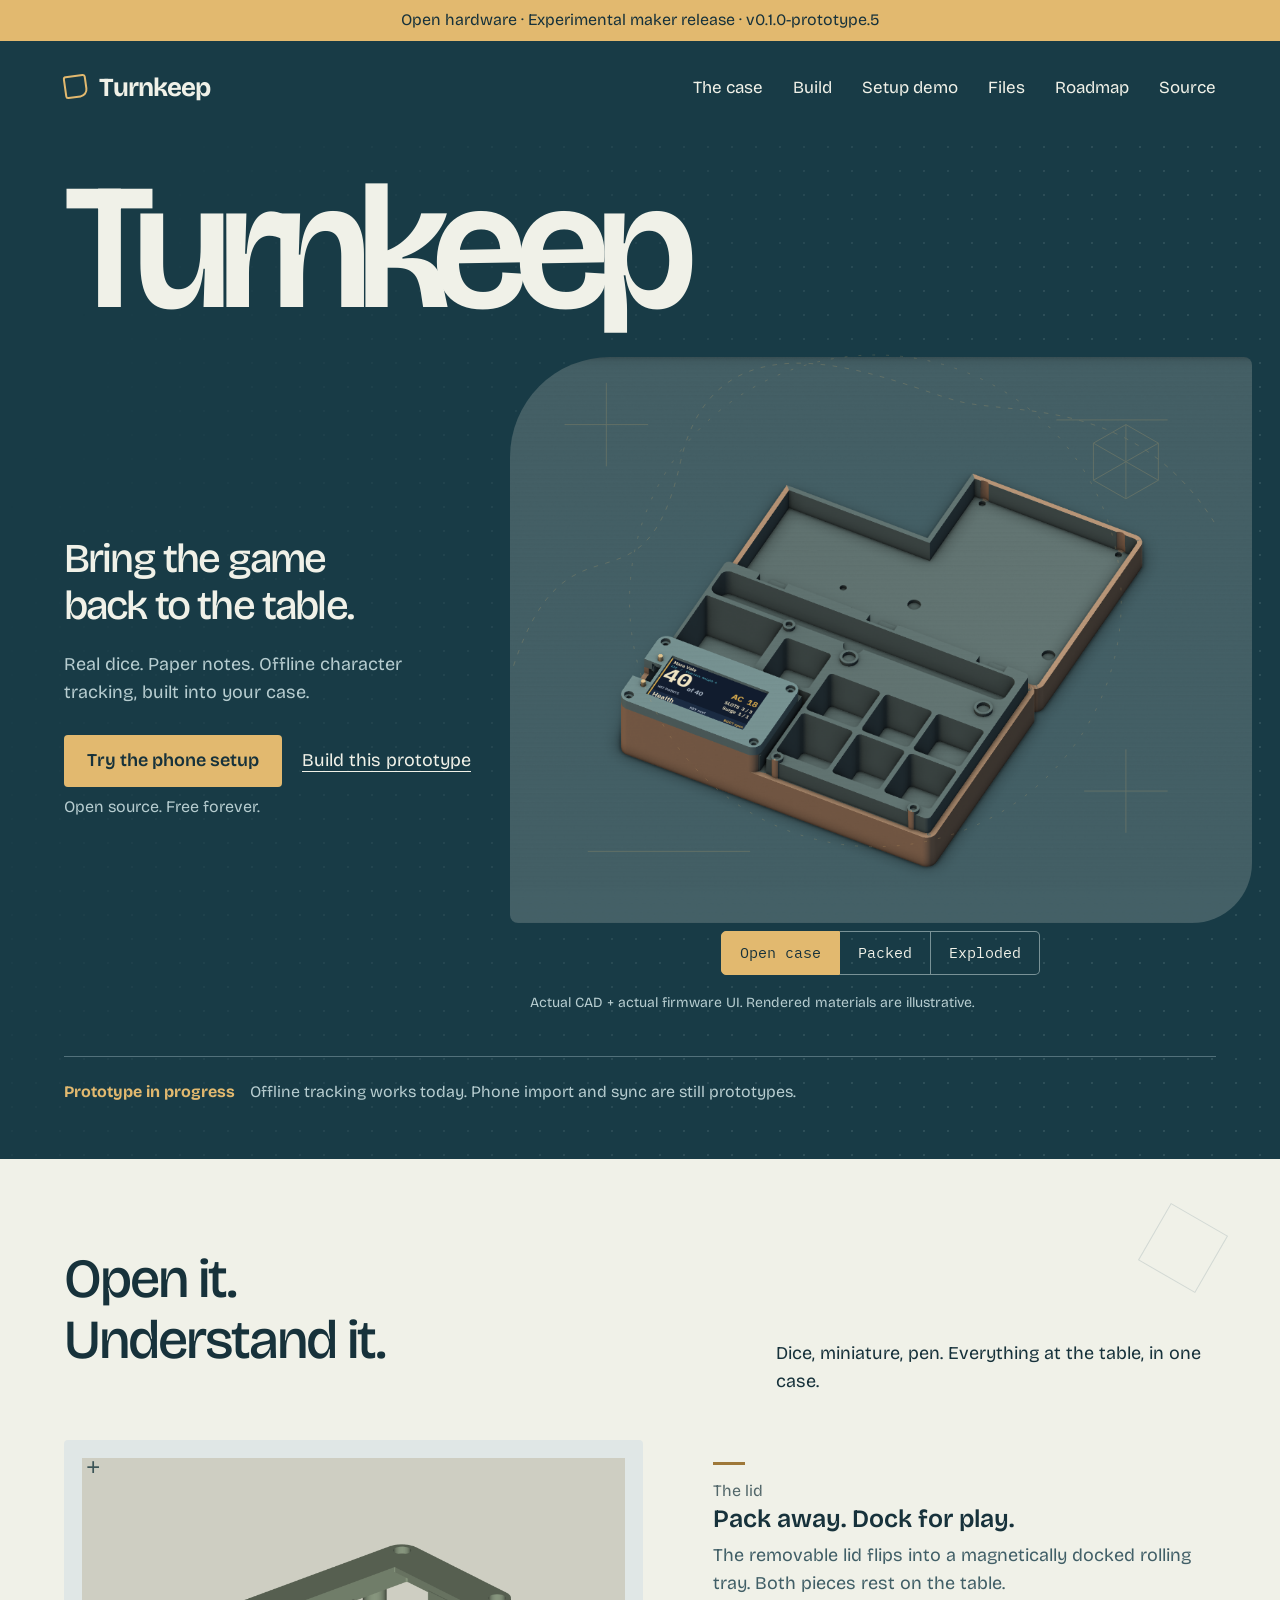
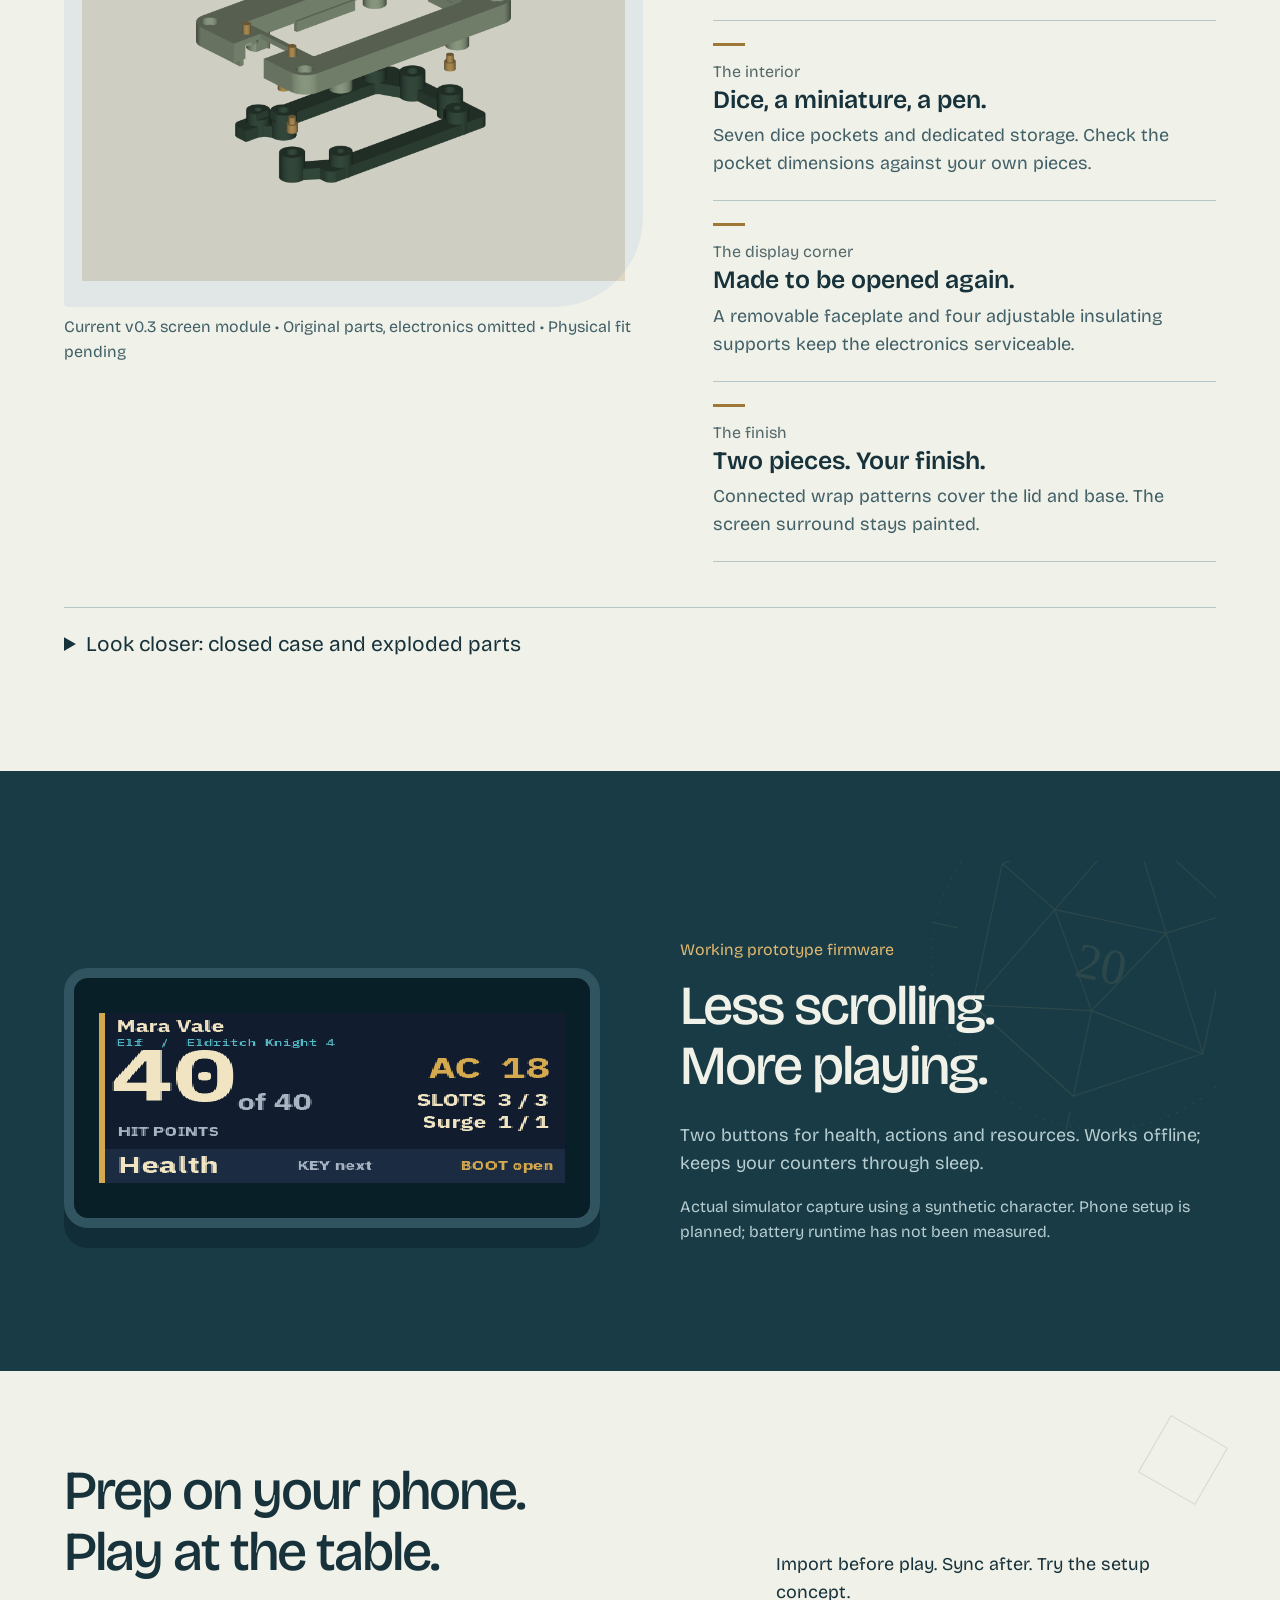
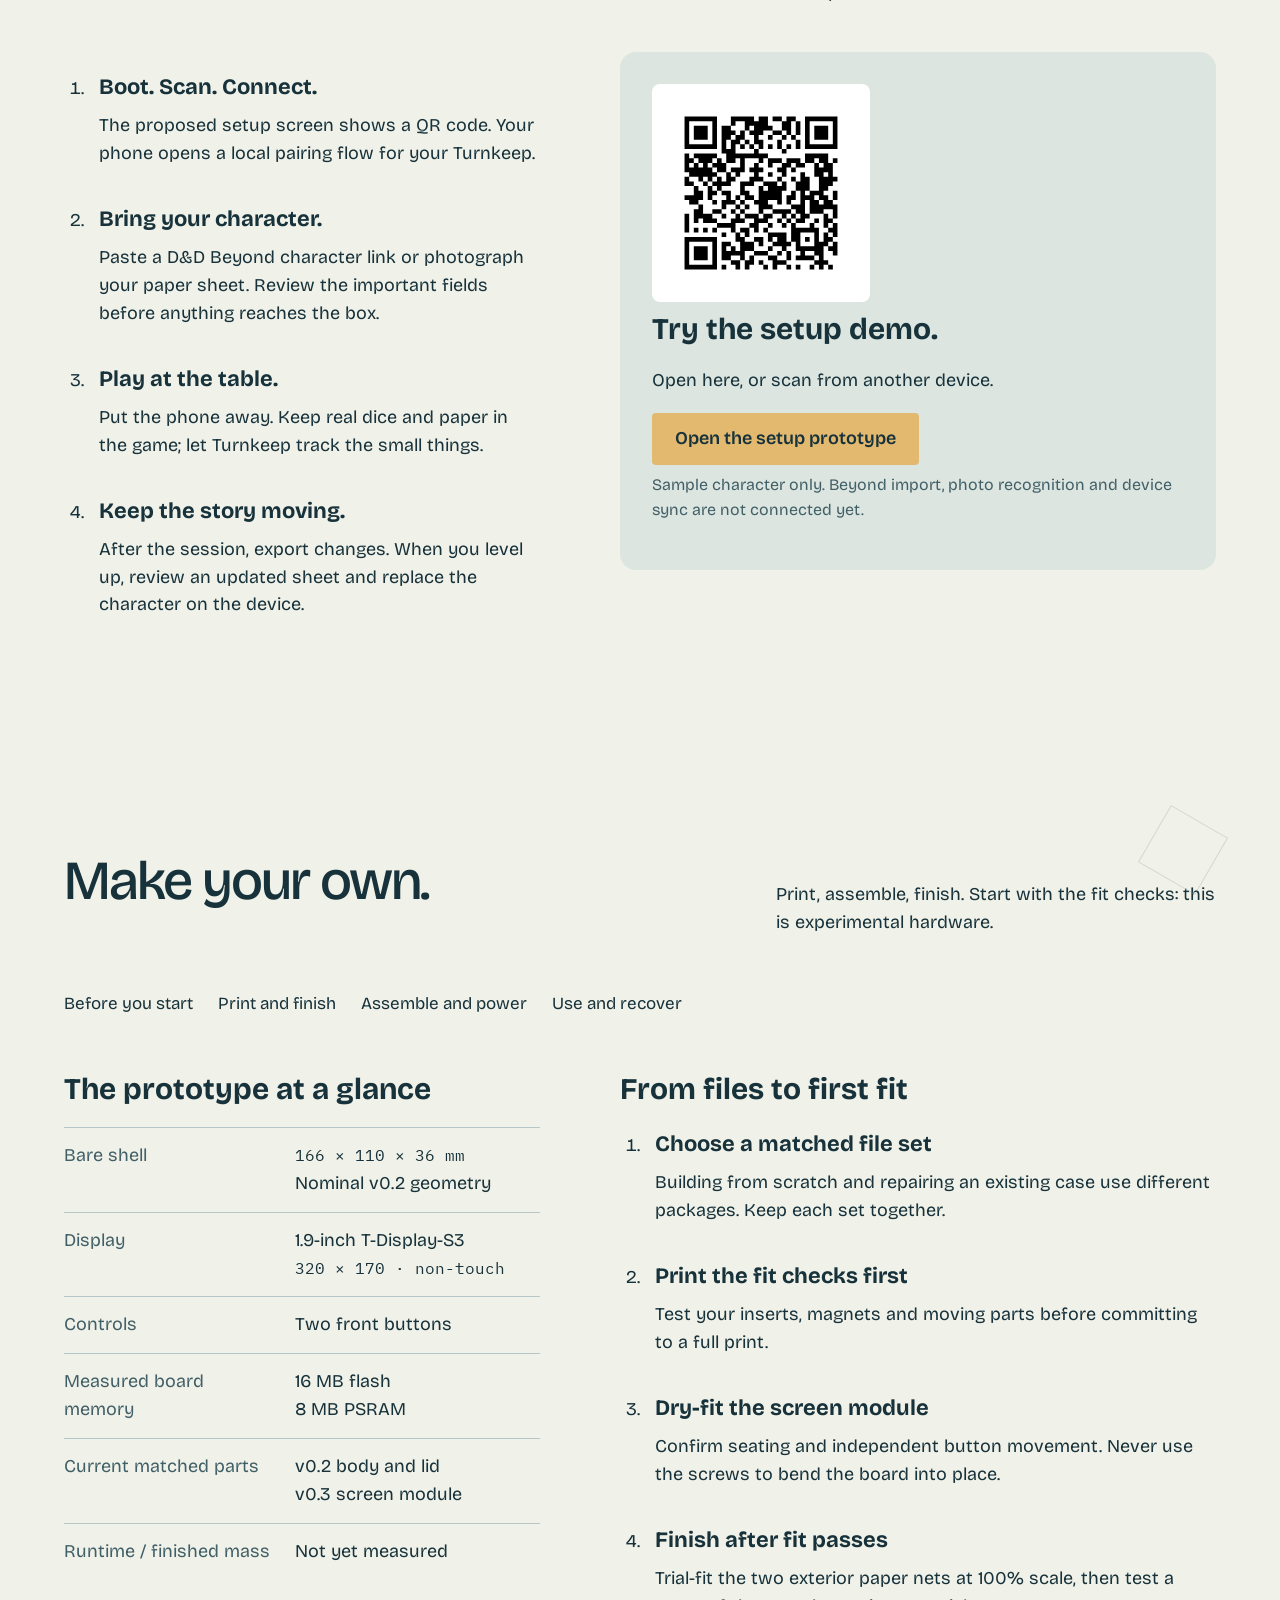
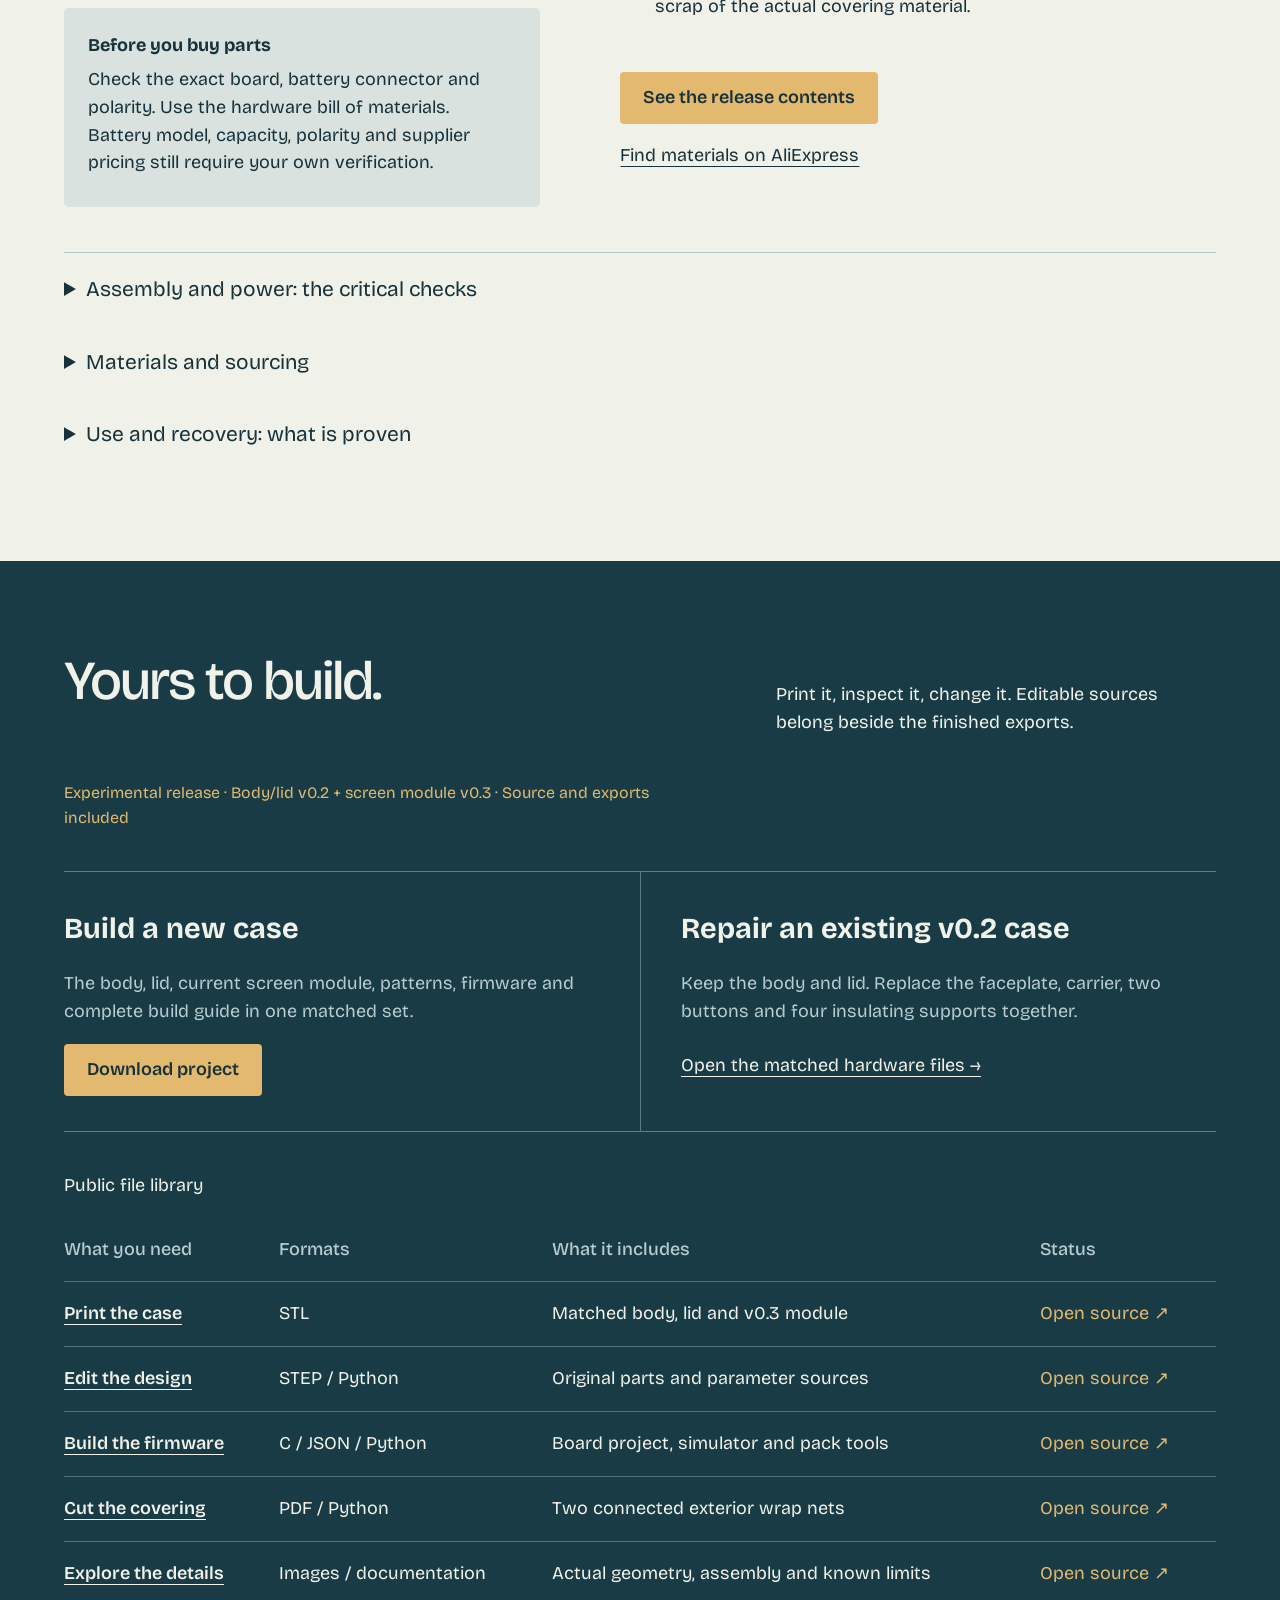
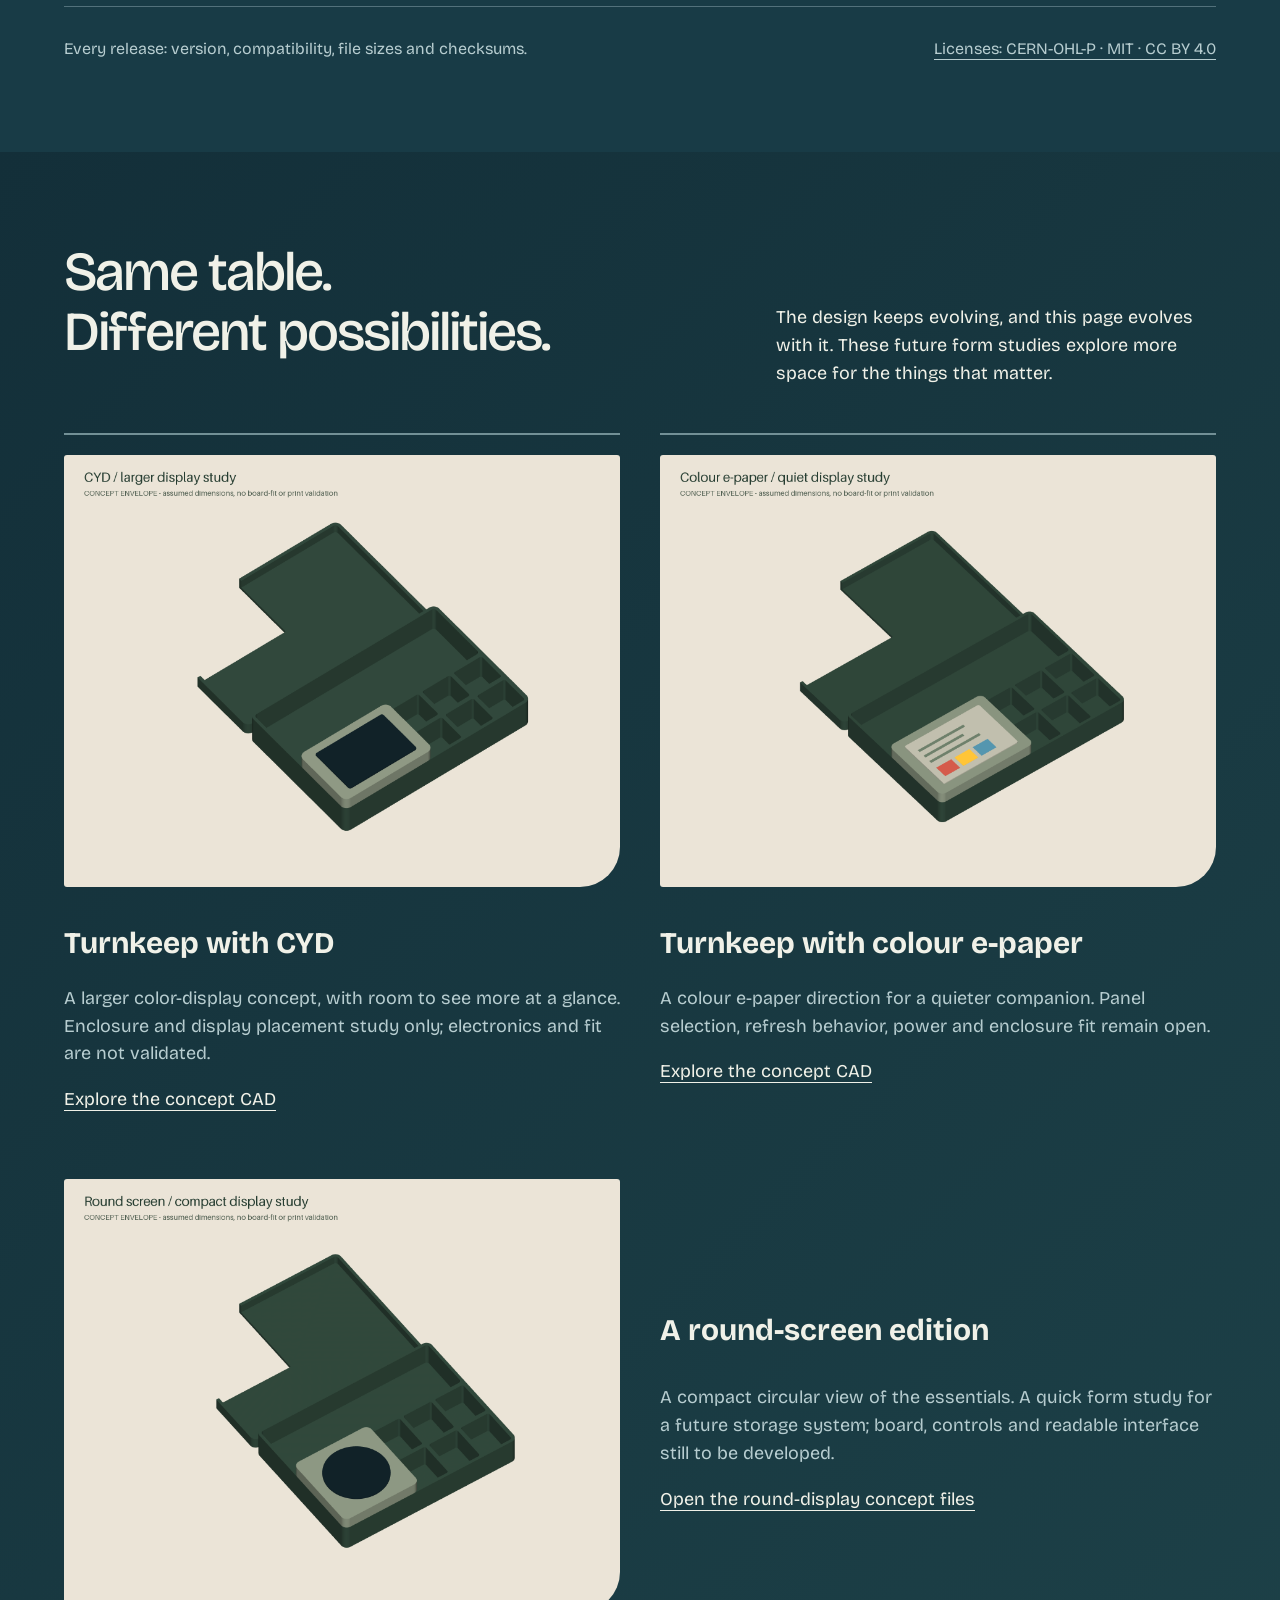
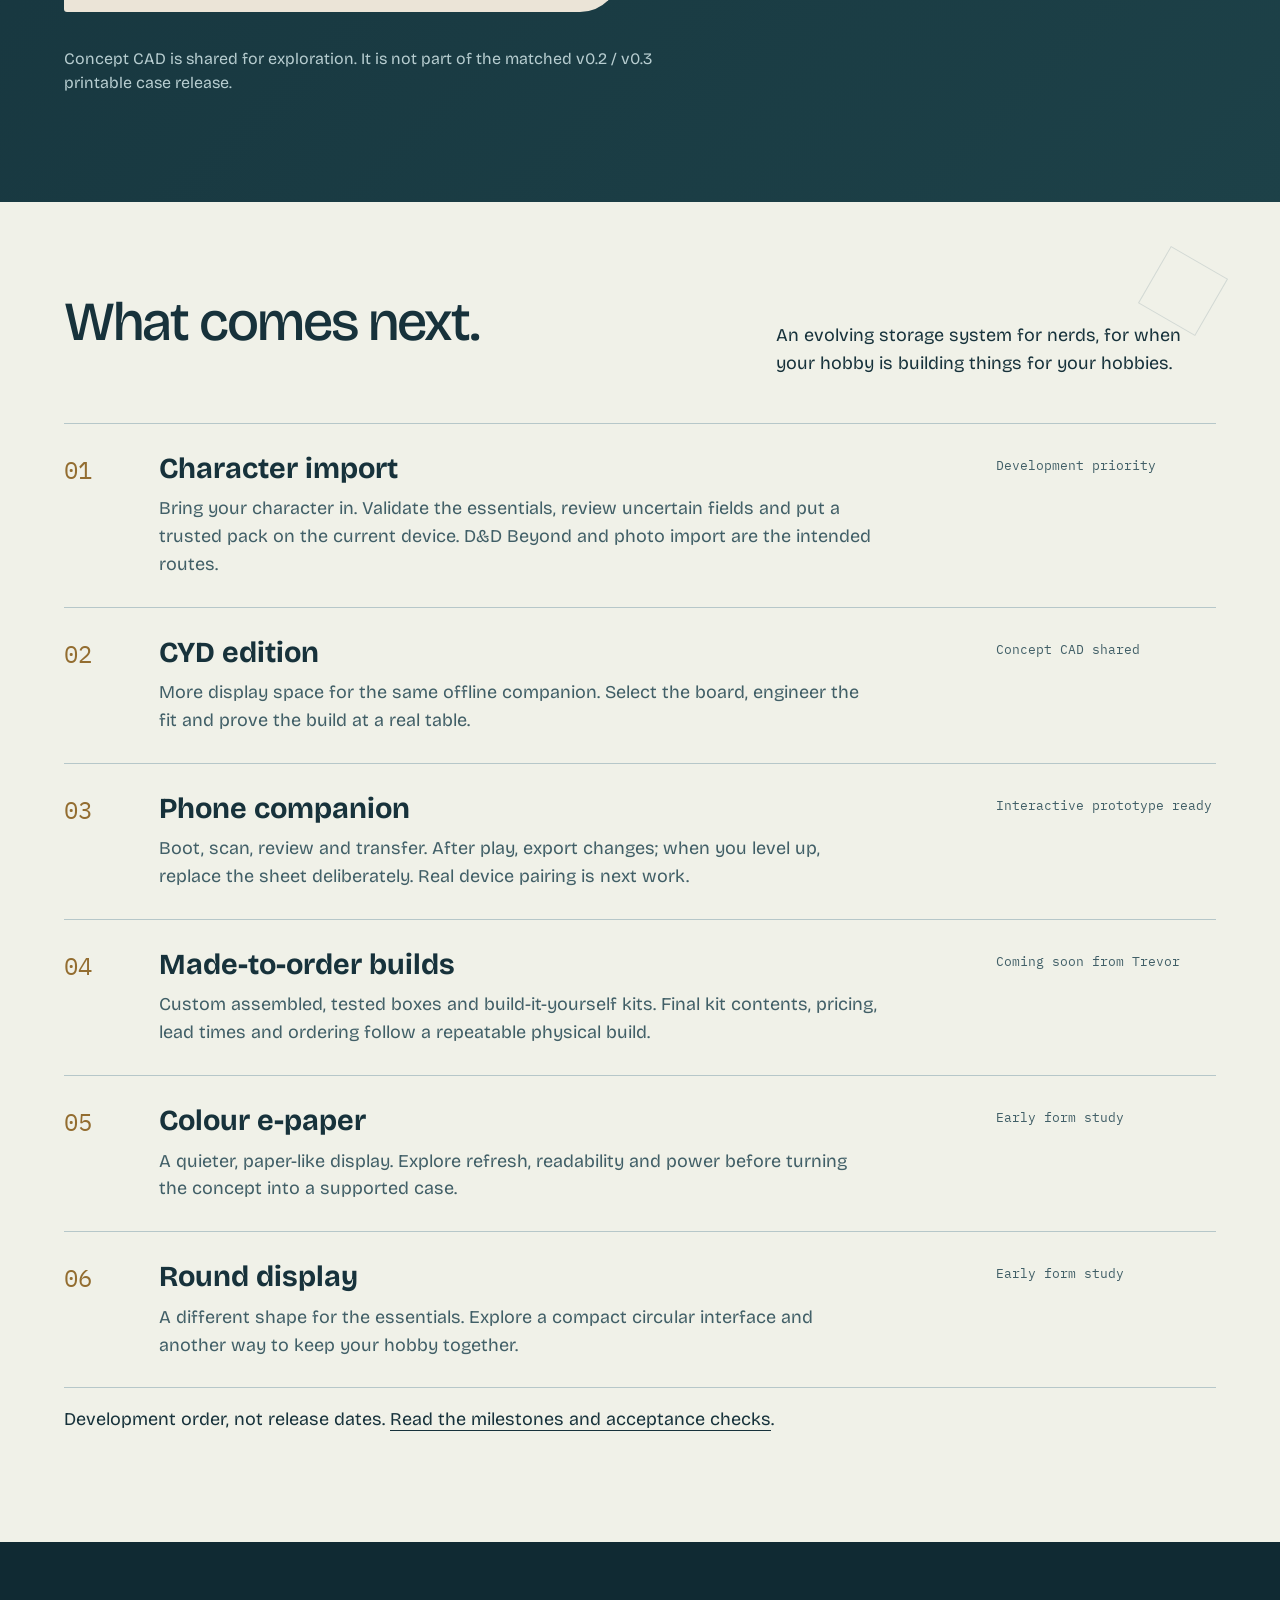
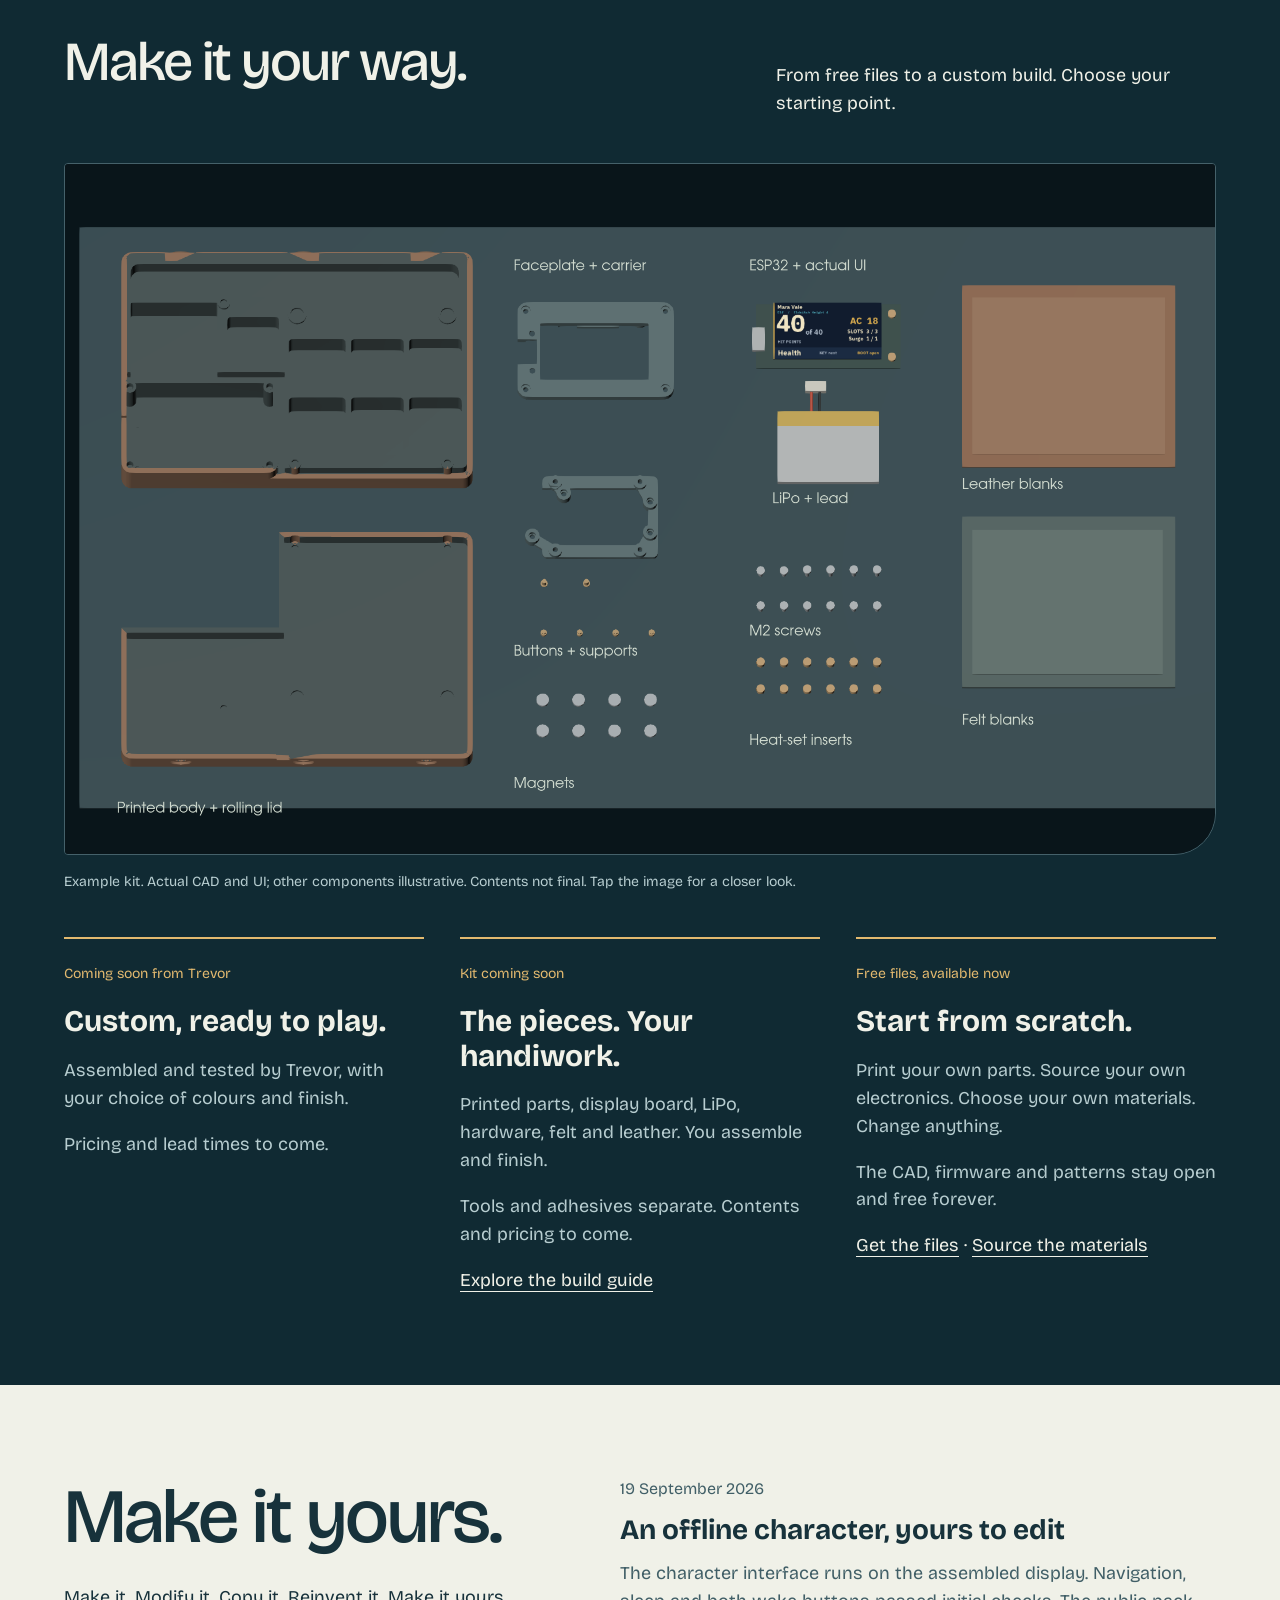
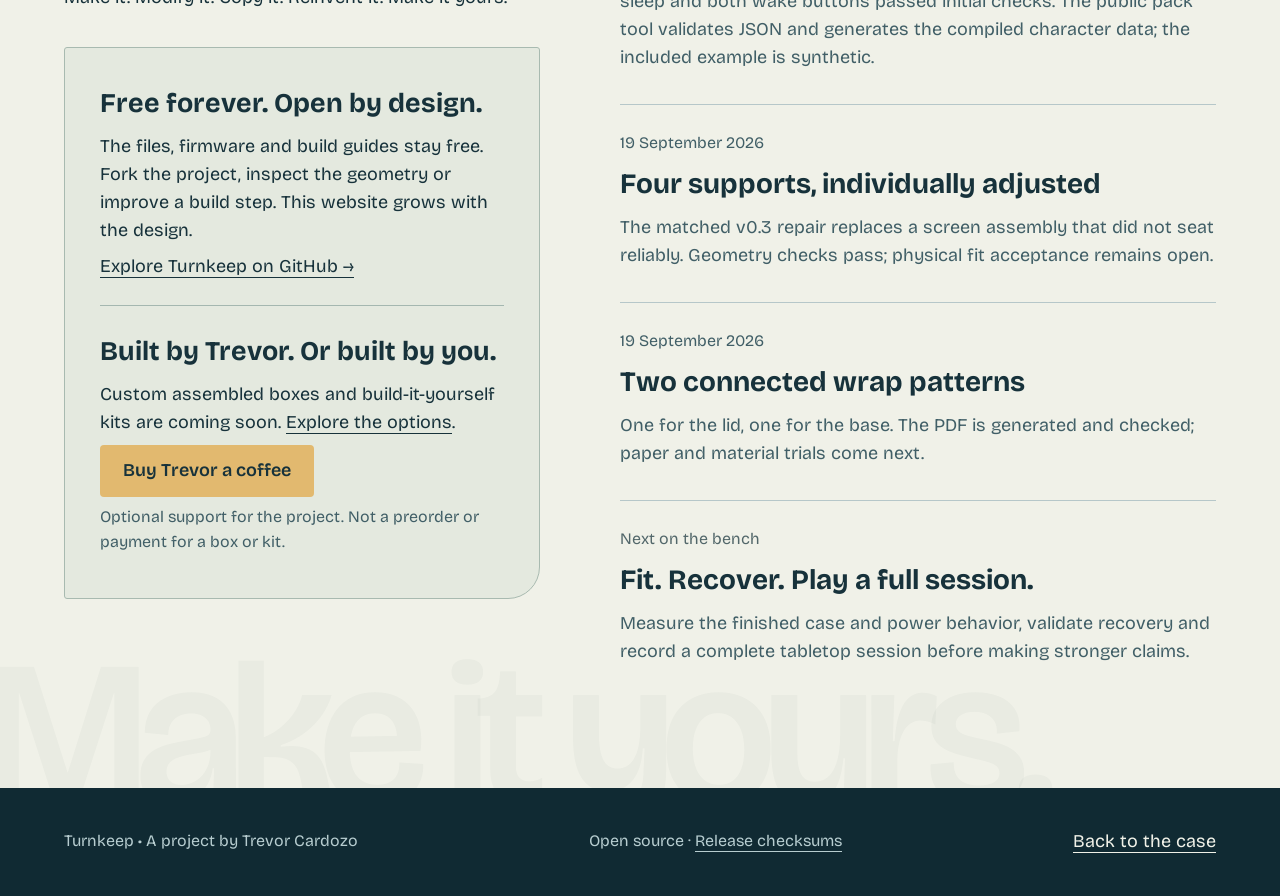
==== commit fe3f5555: "feat: streamline Turnkeep for mobile browsing" ====
--- a/site/index.html
+++ b/site/index.html
@@ -2,9 +2,9 @@
 @font-face{font-family:"Bricolage Grotesque";src:url(assets/bricolage.ttf);font-weight:100 900;font-display:swap}@font-face{font-family:"IBM Plex Mono";src:url(assets/mono.ttf);font-weight:400;font-display:swap}.stage img{width:100%;display:block;border-radius:12px}.stage{margin:0 -20px 0 10px}.hero-grid{grid-template-columns:36% 64%}.light a:visited{color:#765069}
 
 :root{--felt:#183b46;--deep:#102a33;--ivory:#f0f1e8;--brass:#e2b96f;--ink:#17323b;--muted:#b7cdd0}*{box-sizing:border-box}html{scroll-behavior:smooth;scroll-padding-top:100px}body{margin:0;background:var(--felt);color:var(--ivory);font:18px/1.55 'Bricolage Grotesque',sans-serif}a{color:inherit;text-underline-offset:5px}a:visited{color:#e9c7db}button{font:inherit;cursor:pointer}button,a{touch-action:manipulation}a:focus-visible,button:focus-visible,summary:focus-visible{outline:3px solid #edb653;outline-offset:5px}.skip{position:absolute;left:16px;top:-80px;background:var(--ivory);color:var(--ink);padding:12px}.skip:focus{top:40px;z-index:10}.proposal{padding:8px 24px;background:#e2b96f;color:#17323b;text-align:center;font-size:16px}.wrap{max-width:1400px;margin:auto;padding:0 64px}header{display:flex;justify-content:space-between;align-items:center;gap:32px;padding:27px 0}.mark{font-size:26px;font-weight:700;text-decoration:none;letter-spacing:-1px}.mark span{display:inline-block;border:2px solid var(--brass);width:23px;height:23px;transform:rotate(-8deg);vertical-align:-2px;margin-right:12px;border-radius:3px 3px 8px 3px}nav{display:flex;gap:30px;flex-wrap:wrap}nav a{text-decoration:none;font-size:17px}nav a:hover{text-decoration:underline}.hero{padding:28px 0 48px;position:relative}.hero h1{font-size:clamp(78px,13vw,178px);font-weight:600;letter-spacing:-.045em;line-height:1;margin:0 0 26px}.hero-grid{display:grid;grid-template-columns:36% 64%;align-items:center;gap:0}.intro{position:relative;z-index:1}.intro h2{font-size:clamp(32px,3.2vw,45px);font-weight:500;line-height:1.15;letter-spacing:-1.8px;margin:0 0 22px;max-width:400px}.intro p{color:var(--muted);max-width:365px}.actions{display:flex;gap:20px;align-items:center;flex-wrap:wrap;margin-top:28px}.button{display:inline-flex;min-height:48px;align-items:center;justify-content:center;padding:12px 23px;background:var(--brass);color:var(--ink)!important;text-decoration:none;border:0;border-radius:4px;font-weight:600}.quiet{min-height:44px;display:inline-flex;align-items:center}.stage{margin:-55px -35px -10px -35px;position:relative}.stage svg{width:100%;display:block}.caption{font-size:16px;color:var(--muted);margin-top:8px}.stage .caption{text-align:right;margin-right:30px}.status{display:flex;gap:15px;border-top:1px solid #52717b;padding-top:23px;margin-top:30px;align-items:baseline;font-size:16px}.status strong{color:var(--brass);white-space:nowrap}.status p{margin:0;color:var(--muted);max-width:820px}.light{background:var(--ivory);color:var(--ink)}.section{padding:90px 0}.section h2{font-size:clamp(36px,4.3vw,62px);font-weight:500;line-height:1.1;letter-spacing:-2px;margin:0 0 25px}.section p{max-width:65ch}.section-head{display:flex;justify-content:space-between;gap:30px;align-items:end;margin-bottom:45px}.section-head p{max-width:440px;margin:0}.explore-grid{display:grid;grid-template-columns:1.15fr 1fr;gap:70px;align-items:start}.part-visual{background:#e0e7e6;border-radius:20px 20px 90px 20px;padding:18px}.part-visual img{width:100%;mix-blend-mode:multiply}.light .caption{color:#415f67}.part-list{list-style:none;padding:0;margin:0}.part-list li{padding:22px 0;border-bottom:1px solid #b6c7c9}.part-list h3{font-size:25px;margin:0 0 8px;line-height:1.15;font-weight:600}.part-list p{margin:0;color:#415f67}.count{font-family:'IBM Plex Mono',monospace;font-size:16px;color:#4b6770}.screen-row{display:grid;grid-template-columns:1fr 1fr;gap:80px;align-items:center;padding:75px 0 20px}.screen{background:#091f28;border:10px solid #315560;box-shadow:0 20px 0 #112e38;border-radius:24px;padding:35px 25px}.screen img{width:100%;image-rendering:pixelated;display:block}.screen-copy h3{font-size:32px;line-height:1.15;margin:0}.screen-copy p{color:var(--muted)}.current{color:var(--brass);font-size:16px}.subnav{display:flex;flex-wrap:wrap;gap:12px 25px;margin:30px 0 45px;font-size:17px}.subnav a{min-height:44px;display:flex;align-items:center}.guide-grid{display:grid;grid-template-columns:1fr 1.25fr;gap:80px}.guide-grid h3{font-size:30px;line-height:1.2;margin:0 0 20px}.facts{margin:0}.facts div{display:grid;grid-template-columns:1fr 1.15fr;padding:14px 0;border-top:1px solid #b6c7c9;gap:18px}.facts dt{color:#415f67}.facts dd{margin:0}.mono{font-family:'IBM Plex Mono',monospace;font-size:16px}.note{background:#d9e2de;padding:24px;margin-top:28px;border-radius:5px}.note p{margin:6px 0}.steps{padding-left:25px}.steps li{padding:0 0 26px 10px}.steps strong{display:block;font-size:22px}.steps p{margin:8px 0}.build-appendix{margin-top:45px;border-top:1px solid #b6c7c9}.build-appendix summary{padding:20px 0;cursor:pointer;font-size:21px}.file-choice{display:grid;grid-template-columns:1fr 1fr;gap:0;border-block:1px solid #607b82;margin:40px 0}.file-choice article{padding:35px 35px 35px 0}.file-choice article+article{border-left:1px solid #607b82;padding-left:40px}.file-choice h3{font-size:29px;margin:0 0 10px}.file-choice p{color:var(--muted)}.pending{font-size:16px;color:var(--brass)}.files-table{width:100%;border-collapse:collapse}.files-table td,.files-table th{text-align:left;padding:18px 12px 18px 0;border-bottom:1px solid #52717b}.files-table th{font-weight:500;color:var(--muted)}.files-table td:first-child{font-weight:600}.files-table td:last-child{color:var(--brass)}.license-row{display:flex;gap:20px;justify-content:space-between;padding-top:30px;flex-wrap:wrap}.license-row p{font-size:16px;color:var(--muted);margin:0}.journal{display:grid;grid-template-columns:1fr 1.25fr;gap:80px}.journal article{padding:24px 0;border-top:1px solid #b6c7c9}.journal article:first-child{padding-top:0;border-top:0}.journal h3{font-size:28px;margin:6px 0}.journal article p{margin:8px 0;color:#415f67}.journal time{font-size:16px;color:#415f67}.source{background:#dbe5df;padding:35px;border-radius:8px;margin-top:35px}.source h3{margin:0;font-size:27px}.source p{margin:8px 0}.footer{background:var(--deep);padding:40px 0}.footer .wrap{display:flex;justify-content:space-between;gap:20px;flex-wrap:wrap}.footer p{font-size:16px;color:var(--muted);margin:0}.light a:visited{color:#765069}details[open] summary{font-weight:600}svg text{font-family:'Bricolage Grotesque',sans-serif}.preview-note{font-size:16px;max-width:75ch;color:var(--muted)}@media(max-width:900px){.wrap{padding:0 28px}header{align-items:start}.hero-grid{grid-template-columns:1fr}.intro{max-width:600px}.intro h2,.intro p{max-width:550px}.stage{margin:0}.hero h1{font-size:clamp(70px,17vw,135px)}.explore-grid,.screen-row,.guide-grid,.journal{gap:35px}.section-head{display:block}.section-head p{max-width:650px}.status{display:block}.status strong{display:block;margin-bottom:8px}.stage .caption{text-align:left}.section{padding:64px 0}}@media(max-width:640px){.wrap{padding:0 22px}header{display:block;padding:23px 0}nav{gap:8px 20px;margin-top:14px}nav a{display:inline-flex;align-items:center;min-height:44px}.hero{padding-top:8px}.hero h1{margin-bottom:22px}.intro h2{font-size:32px}.hero-grid .stage{grid-row:1}.stage{margin:0 -12px 20px}.explore-grid,.screen-row,.guide-grid,.journal,.file-choice{grid-template-columns:1fr}.screen-row{padding-top:60px}.section h2{letter-spacing:-1.5px}.section-head{margin-bottom:30px}.file-choice article,.file-choice article+article{padding:28px 0;border-left:0}.file-choice article+article{border-top:1px solid #607b82}.files-table thead{display:none}.files-table tr{display:block;padding:18px 0;border-bottom:1px solid #52717b}.files-table td{display:block;border:0;padding:3px 0;overflow-wrap:anywhere}.files-table td[data-label]::before{content:attr(data-label) ': ';color:var(--muted)}.facts div{grid-template-columns:1fr;gap:3px}.screen{padding:20px 14px}.journal{gap:30px}.section{padding:55px 0}.proposal{text-align:left}.source{padding:22px}}@media(prefers-reduced-motion:reduce){html{scroll-behavior:auto}*{transition:none!important}}
-.hero-grid>*{min-width:0}.stage img{max-width:100%;height:auto}.part-visual img{height:auto}.stage{margin:0 0 0 20px}@media(max-width:900px){.stage{margin:0 0 20px}}.setup-invite{padding:32px;background:#dce5df;border-radius:16px;align-self:start}.qr-frame{display:inline-block;background:white;padding:14px;border-radius:8px}.qr-frame img{display:block}.setup-invite .caption{color:#415f67}.concept-grid{display:grid;grid-template-columns:1fr 1fr;gap:40px}.concept-grid figure{margin:0}.concept-grid img{width:100%;height:auto;border-radius:12px}.concept-grid h3{font-size:30px;margin:24px 0 10px}.concept-grid p{color:var(--muted)}.materials{border-collapse:collapse;width:100%;font-size:16px}.materials td,.materials th{text-align:left;vertical-align:top;border-bottom:1px solid #b6c7c9;padding:18px 14px 18px 0}.materials a{display:inline-block;min-height:44px}.materials-scroll{overflow-x:auto}.source hr{border:0;border-top:1px solid #a4b7b0;margin:25px 0}@media(max-width:640px){.concept-grid{grid-template-columns:1fr;gap:45px}.setup-invite{padding:24px}.materials thead{display:none}.materials tr{display:block;border-bottom:1px solid #b6c7c9;padding:16px 0}.materials td,.materials th{display:block;border:0;padding:4px 0}}.round-study{display:grid;grid-template-columns:1fr 1fr;gap:40px;align-items:center;margin:65px 0 35px}.round-study img{width:100%;height:auto;border-radius:12px}.round-study h3{font-size:30px}.round-study p{color:var(--muted)}.roadmap{list-style:none;padding:0;margin:0}.roadmap li{display:grid;grid-template-columns:65px 1fr 220px;gap:30px;padding:28px 0;border-top:1px solid #b6c7c9}.roadmap h3{font-size:29px;line-height:1.15;margin:0 0 10px}.roadmap p{margin:0;color:#415f67;max-width:60ch}.road-number{font-size:24px;color:#607c80}.road-status{font-size:16px;color:#415f67;padding-top:4px}@media(max-width:640px){.round-study{grid-template-columns:1fr;gap:12px}.roadmap li{grid-template-columns:35px 1fr;gap:16px}.road-status{grid-column:2}.roadmap h3{font-size:25px}}</style><link rel="stylesheet" href="art-direction.css"><script src="product-view.js" defer></script></head><body><a class="skip" href="#main">Skip to content</a><div class="proposal">Open hardware · Experimental maker release · v0.1.0-prototype.4</div><div class="wrap"><header><a class="mark" href="#main"><span aria-hidden="true"></span>Turnkeep</a><nav aria-label="Project"><a href="#case">The case</a><a href="#build">Build</a><a href="setup.html">Setup demo</a><a href="#files">Files</a><a href="#roadmap">Roadmap</a><a href="#source">Source</a></nav></header></div><main id="main"><div class="wrap"><section class="hero" id="case"><h1>Turnkeep</h1><div class="hero-grid"><div class="intro"><h2>Bring the game<br>back to the table.</h2><p>Real dice. Paper notes. Your party, around a table. Turnkeep keeps the numbers that matter close, in a small offline companion built into your case.</p><div class="actions"><a class="button" href="setup.html">Try the phone setup</a><a class="quiet" href="#build">Build this prototype</a></div><p class="caption">Free forever. Open source. Made to be made your own.</p></div><figure class="stage" data-product-stage><svg class="product-art" viewBox="0 0 800 640" aria-hidden="true"><g fill="none" stroke="currentColor" stroke-width="1"><circle cx="410" cy="300" r="265" stroke-dasharray="3 12"/><path d="M75 110h90m-45-45v90M635 505h90m-45-45v90M680 110l-35 20v40l35 20 35-20v-40zM680 110v80m-35-60 70 40m0-40-70 40"/><path d="M20 370C80 190 160 330 200 150S440 70 500 85 690 80 775 215" stroke-dasharray="5 8"/><path d="M100 570h175m330-465h120"/></g></svg><img src="assets/product-hero.png" width="2100" height="1600" alt="Actual Turnkeep CAD model, open and docked, with the real firmware screen"><div class="view-controls" role="group" aria-label="Product view"><button type="button" aria-pressed="true" data-image="assets/product-hero.png" data-alt="Actual Turnkeep CAD model open with the real firmware screen" data-caption="Actual CAD + actual firmware UI. Rendered materials are illustrative.">Open case</button><button type="button" aria-pressed="false" data-image="assets/product-closed.png" data-alt="Actual Turnkeep CAD model with its lid closed" data-caption="The same CAD assembly, packed for the next session.">Packed</button><button type="button" aria-pressed="false" data-image="assets/product-exploded.png" data-alt="Exploded view of the actual Turnkeep CAD parts" data-caption="Actual parts, separated for inspection. Exploded offsets are illustrative.">Exploded</button></div><figcaption class="caption" data-view-caption aria-live="polite">Actual CAD + actual firmware UI. Rendered materials are illustrative.</figcaption></figure></div><aside class="status"><strong>Prototype in progress</strong><p>Today: offline tracking and compiled JSON character packs. Next: QR phone setup, character-sheet photo import and D&amp;D Beyond import. Try the interactive concept; device sync is not implemented yet.</p></aside></section></div>
-<section class="section light" id="inside"><div class="wrap"><div class="section-head"><h2>Open it.<br>Understand it.</h2><p>A place for your real dice, your miniature and your pen. Keep the rituals. Let a quiet offline device handle health, resources and the details you need most.</p></div><div class="explore-grid"><figure style="margin:0"><div class="part-visual"><img loading="lazy" src="assets/module.png" width="1800" height="1400" alt="CAD exploded view of the original v0.3 faceplate, buttons, insulating supports and adjustable rear carrier; electronics omitted"></div><figcaption class="caption">Current v0.3 screen module • Original parts, electronics omitted • Physical fit pending</figcaption></figure><ol class="part-list"><li><span class="count">The lid</span><h3>Pack away. Dock for play.</h3><p>The removable lid flips into a magnetically docked rolling tray. Both pieces rest on the table.</p></li><li><span class="count">The interior</span><h3>Dice, a miniature, a pen.</h3><p>Seven dice pockets and dedicated storage. Check the pocket dimensions against your own pieces.</p></li><li><span class="count">The display corner</span><h3>Made to be opened again.</h3><p>A removable faceplate and four adjustable insulating supports keep the electronics serviceable.</p></li><li><span class="count">The finish</span><h3>Two pieces. Your finish.</h3><p>Connected wrap patterns cover the lid and base. The screen surround stays painted.</p></li></ol></div><details class="build-appendix"><summary>Look closer: closed case and exploded parts</summary><div class="concept-grid"><figure><img src="assets/closed.png" width="1800" height="1400" loading="lazy" alt="Actual CAD geometry of the current Turnkeep case closed"><figcaption>Closed case · Current geometry, electronics omitted</figcaption></figure><figure><img src="assets/exploded.png" width="1800" height="1400" loading="lazy" alt="Exploded CAD view of the current body, L-shaped lid and screen module"><figcaption>Every original part · Exploded spacing is illustrative</figcaption></figure></div><p><a href="https://github.com/Tr3v0r86/turnkeep/blob/main/hardware/case-assembly.step">Download the editable current-case STEP</a></p></details></div></section>
-<section class="section"><div class="wrap"><div class="screen-row"><div class="screen"><img loading="lazy" src="assets/screen.png" width="320" height="170" alt="Actual simulator view of synthetic character Mara Vale: 40 of 40 hit points, AC 18, slots 3 of 3, surge 1 of 1"></div><div class="screen-copy"><span class="current">Working prototype firmware</span><h2 style="margin-top:12px">Less scrolling.<br>More playing.</h2><p>Roll your own dice. Write your own notes. Use two buttons to check health, actions and resources without opening another online tool. The current firmware works offline and retains counters through sleep.</p><p class="caption">Actual simulator capture using a synthetic character. Phone setup is planned; battery runtime has not been measured.</p></div></div></div></section>
-<section class="section light" id="setup"><div class="wrap"><div class="section-head"><h2>Your phone does the prep.<br>Then put it away.</h2><p>The direction is simple: sync before the game, play offline, bring your changes home after. This is an interactive prototype of that experience.</p></div><div class="guide-grid"><div><ol class="steps"><li><strong>Boot. Scan. Connect.</strong><p>The proposed setup screen shows a QR code. Your phone opens a local pairing flow for your Turnkeep.</p></li><li><strong>Bring your character.</strong><p>Paste a D&amp;D Beyond character link or photograph your paper sheet. Review the important fields before anything reaches the box.</p></li><li><strong>Play at the table.</strong><p>Put the phone away. Keep real dice and paper in the game; let Turnkeep track the small things.</p></li><li><strong>Keep the story moving.</strong><p>After the session, export changes. When you level up, review an updated sheet and replace the character on the device.</p></li></ol></div><div class="setup-invite"><div class="qr-frame"><img src="assets/setup-qr.svg" width="190" height="190" alt="QR code linking to the Turnkeep phone setup demonstration"></div><h3>Try it on your phone.</h3><p>Scan this real QR code or open the demo here.</p><a class="button" href="setup.html">Open the setup prototype</a><p class="caption">Uses synthetic example data. No D&amp;D Beyond connection, photo recognition or device transfer yet. Future sync back to a game service depends on supported access.</p></div></div></div></section><section class="section light" id="build"><div class="wrap"><div class="section-head"><h2>Make your own.</h2><p>Start with the fit checks. Then print, assemble and finish the case. This is an experimental maker build. Read the known limits before ordering parts.</p></div><nav class="subnav" aria-label="Build guide"><a href="#before">Before you start</a><a href="#steps">Print and finish</a><a href="#assembly">Assemble and power</a><a href="#recovery">Use and recover</a></nav><div class="guide-grid"><div id="before"><h3>The prototype at a glance</h3><dl class="facts"><div><dt>Bare shell</dt><dd><span class="mono">166 × 110 × 36 mm</span><br>Nominal v0.2 geometry</dd></div><div><dt>Display</dt><dd>1.9-inch T-Display-S3<br><span class="mono">320 × 170 · non-touch</span></dd></div><div><dt>Controls</dt><dd>Two front buttons</dd></div><div><dt>Measured board memory</dt><dd>16 MB flash<br>8 MB PSRAM</dd></div><div><dt>Current matched parts</dt><dd>v0.2 body and lid<br>v0.3 screen module</dd></div><div><dt>Runtime / finished mass</dt><dd>Not yet measured</dd></div></dl><div class="note"><strong>Before you buy parts</strong><p>Check the exact board, battery connector and polarity. Use the hardware bill of materials. Battery model, capacity, polarity and supplier pricing still require your own verification.</p></div></div><div id="steps"><h3>From files to first fit</h3><ol class="steps"><li><strong>Choose a matched file set</strong><p>Building from scratch and repairing an existing case use different packages. Keep each set together.</p></li><li><strong>Print the fit checks first</strong><p>Test your inserts, magnets and moving parts before committing to a full print.</p></li><li><strong>Dry-fit the screen module</strong><p>Confirm seating and independent button movement. Never use the screws to bend the board into place.</p></li><li><strong>Finish after fit passes</strong><p>Trial-fit the two exterior paper nets at 100% scale, then test a scrap of the actual covering material.</p></li></ol><a class="button" href="#files">See the release contents</a><p><a href="#materials">Find materials on AliExpress</a></p></div></div><div class="build-appendix"><details id="assembly"><summary>Assembly and power: the critical checks</summary><p>Install heat-set inserts with electronics and battery removed. Support-adjustment screws push insulating tips; metal must not touch the PCB. Stop at first light contact. Preserve USB and removable-deck service access. Sleep is software sleep, not battery disconnection.</p><p><a href="https://github.com/Tr3v0r86/turnkeep/tree/main/hardware">Read the hardware assembly guide and bill of materials</a> before printing or powering the case.</p></details><details id="materials"><summary>Materials and sourcing</summary><p>These links search AliExpress for each specification. Listings, variants, prices and shipping change; no seller or exact listing has been qualified. Check dimensions and quantities before ordering. No affiliate links.</p><div class="materials-scroll"><table class="materials"><caption>Full-build bill of materials</caption><thead><tr><th>Material</th><th>Quantity / size</th><th>Check before buying</th><th>Source</th></tr></thead><tbody><tr><th scope="row">LilyGo T-Display-S3</th><td>1 · 1.9-inch ST7789, non-touch</td><td>Choose the original non-touch version, not AMOLED, Pro or a different panel.</td><td><a href="https://www.aliexpress.com/w/wholesale-lilygo-t-display-s3-1.9-st7789-non-touch.html" rel="noopener noreferrer">Search AliExpress</a></td></tr><tr><th scope="row">Protected LiPo battery</th><td>1 · envelope ≤57 × 39 × 8 mm</td><td>Exact cell, connector and polarity are not selected. Measure and verify against your board before ordering.</td><td><a href="https://www.aliexpress.com/w/wholesale-3.7v-protected-lithium-polymer-battery.html" rel="noopener noreferrer">Search AliExpress</a></td></tr><tr><th scope="row">M2 heat-set inserts</th><td>12 · length 4 mm, outer diameter 3.2 mm</td><td>Eight module inserts plus four body inserts.</td><td><a href="https://www.aliexpress.com/w/wholesale-m2-heat-set-insert-4mm-3.2mm.html" rel="noopener noreferrer">Search AliExpress</a></td></tr><tr><th scope="row">M2 × 8 mm screws</th><td>8</td><td>Four case fasteners plus four support adjusters.</td><td><a href="https://www.aliexpress.com/w/wholesale-m2-8mm-pan-head-screws.html" rel="noopener noreferrer">Search AliExpress</a></td></tr><tr><th scope="row">M2 × 10 mm screws</th><td>4</td><td>Carrier mounts.</td><td><a href="https://www.aliexpress.com/w/wholesale-m2-10mm-pan-head-screws.html" rel="noopener noreferrer">Search AliExpress</a></td></tr><tr><th scope="row">6 × 2 mm disc magnets</th><td>10</td><td>Closure and docking; dry-fit polarity before gluing.</td><td><a href="https://www.aliexpress.com/w/wholesale-6x2mm-neodymium-disc-magnets.html" rel="noopener noreferrer">Search AliExpress</a></td></tr><tr><th scope="row">3 × 2 mm disc magnets</th><td>6</td><td>Closure magnets.</td><td><a href="https://www.aliexpress.com/w/wholesale-3x2mm-neodymium-disc-magnets.html" rel="noopener noreferrer">Search AliExpress</a></td></tr><tr><th scope="row">PLA / PLA Matte</th><td>1 spool · 1.75 mm</td><td>Printer/material tolerances need coupon testing.</td><td><a href="https://www.aliexpress.com/w/wholesale-1.75mm-pla-matte-filament.html" rel="noopener noreferrer">Search AliExpress</a></td></tr><tr><th scope="row">Felt</th><td>2 mm sheet</td><td>Pocket floors; editable templates included.</td><td><a href="https://www.aliexpress.com/w/wholesale-2mm-felt-sheet.html" rel="noopener noreferrer">Search AliExpress</a></td></tr><tr><th scope="row">Exterior PVC covering</th><td>Optional · 1 mm sheet</td><td>Two-piece exterior pattern is provisional; trial-fit paper first.</td><td><a href="https://www.aliexpress.com/w/wholesale-1mm-pvc-faux-leather-sheet.html" rel="noopener noreferrer">Search AliExpress</a></td></tr><tr><th scope="row">Adhesive</th><td>For magnets and coverings</td><td>Select adhesive compatible with your chosen printed material and covering.</td><td><a href="https://www.aliexpress.com/w/wholesale-plastic-metal-epoxy-adhesive-craft.html" rel="noopener noreferrer">Search AliExpress</a></td></tr><tr><th scope="row">Soft battery pad</th><td>Thin, nonconductive sheet</td><td>Support the cell gently; preserve clearance and avoid compression.</td><td><a href="https://www.aliexpress.com/w/wholesale-thin-eva-foam-sheet.html" rel="noopener noreferrer">Search AliExpress</a></td></tr></tbody></table></div><p>Useful tools: <a href="https://www.aliexpress.com/w/wholesale-temperature-controlled-soldering-iron.html">temperature-controlled iron</a> with <a href="https://www.aliexpress.com/w/wholesale-heat-set-insert-tip.html">insert tip</a>, <a href="https://www.aliexpress.com/w/wholesale-digital-caliper.html">calipers</a>, <a href="https://www.aliexpress.com/w/wholesale-precision-screwdriver-set.html">matching screwdriver</a> and <a href="https://www.aliexpress.com/w/wholesale-craft-knife-cutting-mat.html">cutting tools</a>. Use the fastener head you actually buy. A 3D printer with a 180 mm build envelope is required.</p></details><details id="recovery"><summary>Use and recovery: what is proven</summary><p>Initial assembled orientation, navigation, sleep and wake on both buttons have passed with HP retained. Repeated cycles, inaccessible-reset recovery, battery endurance, standby current and thermal tests remain open. Published recovery instructions must be verified on the named board before a ready-to-flash package ships.</p></details></div></div></section>
-<section class="section" id="files"><div class="wrap"><div class="section-head"><h2>The files are<br>part of the project.</h2><p>Print it, inspect it, change it. Editable sources belong beside the finished exports.</p></div><p class="pending">Experimental release · Body/lid v0.2 + screen module v0.3 · Source and exports included</p><div class="file-choice"><article><h3>Build a new case</h3><p>The body, lid, current screen module, patterns, firmware and complete build guide in one matched set.</p><a class="button" href="https://github.com/Tr3v0r86/turnkeep/releases/download/v0.1.0-prototype.4/turnkeep-source.zip">Download the complete project</a></article><article><h3>Repair an existing v0.2 case</h3><p>Keep the body and lid. Replace the faceplate, carrier, two buttons and four insulating supports together.</p><a class="quiet" href="https://github.com/Tr3v0r86/turnkeep/tree/main/hardware">Open the matched hardware files →</a></article></div><table class="files-table"><caption style="text-align:left;margin-bottom:18px">Public file library</caption><thead><tr><th>What you need</th><th>Formats</th><th>What it includes</th><th>Status</th></tr></thead><tbody><tr><td><a href="https://github.com/Tr3v0r86/turnkeep/tree/main/hardware/stl">Print the case</a></td><td data-label="Formats">STL</td><td>Matched body, lid and v0.3 module</td><td>Open source ↗</td></tr><tr><td><a href="https://github.com/Tr3v0r86/turnkeep/tree/main/hardware">Edit the design</a></td><td data-label="Formats">STEP / Python</td><td>Original parts and parameter sources</td><td>Open source ↗</td></tr><tr><td><a href="https://github.com/Tr3v0r86/turnkeep/tree/main/firmware">Build the firmware</a></td><td data-label="Formats">C / JSON / Python</td><td>Board project, simulator and pack tools</td><td>Open source ↗</td></tr><tr><td><a href="https://github.com/Tr3v0r86/turnkeep/tree/main/hardware/upholstery">Cut the covering</a></td><td data-label="Formats">PDF / Python</td><td>Two connected exterior wrap nets</td><td>Open source ↗</td></tr><tr><td><a href="https://github.com/Tr3v0r86/turnkeep/tree/main/hardware/ASSEMBLY.md">Explore the details</a></td><td data-label="Formats">Images / documentation</td><td>Actual geometry, assembly and known limits</td><td>Open source ↗</td></tr></tbody></table><div class="license-row"><p>Every release: version, compatibility, file sizes and checksums.</p><p><a href="https://github.com/Tr3v0r86/turnkeep/blob/main/LICENSE.md">Licenses: CERN-OHL-P · MIT · CC BY 4.0</a></p></div></div></section>
-<section class="section" id="evolution"><div class="wrap"><div class="section-head"><h2>Same table.<br>Different possibilities.</h2><p>The design keeps evolving, and this page evolves with it. These future form studies explore more space for the things that matter.</p></div><div class="concept-grid"><figure><img src="assets/cyd-concept.png" width="1800" height="1400" loading="lazy" alt="Conceptual larger Turnkeep case with a color display envelope"><figcaption><h3>Turnkeep with CYD</h3><p>A larger color-display concept, with room to see more at a glance. Enclosure and display placement study only; electronics and fit are not validated.</p><a href="https://github.com/Tr3v0r86/turnkeep/tree/main/hardware/concepts">Explore the concept CAD</a></figcaption></figure><figure><img src="assets/epaper-concept.png" width="1800" height="1400" loading="lazy" alt="Conceptual Turnkeep case with a colour e-paper display envelope"><figcaption><h3>Turnkeep with colour e-paper</h3><p>A colour e-paper direction for a quieter companion. Panel selection, refresh behavior, power and enclosure fit remain open.</p><a href="https://github.com/Tr3v0r86/turnkeep/tree/main/hardware/concepts">Explore the concept CAD</a></figcaption></figure></div><figure class="round-study"><img src="assets/round-concept.png" width="1800" height="1400" loading="lazy" alt="Conceptual Turnkeep case with a round display envelope"><figcaption><h3>A round-screen edition</h3><p>A compact circular view of the essentials. A quick form study for a future storage system; board, controls and readable interface still to be developed.</p><a href="https://github.com/Tr3v0r86/turnkeep/tree/main/hardware/concepts">Open the round-display concept files</a></figcaption></figure><p class="caption">Concept CAD is shared for exploration. It is not part of the matched v0.2 / v0.3 printable case release.</p></div></section><section class="section light" id="roadmap"><div class="wrap"><div class="section-head"><h2>Built for a hobby.<br>Open to what comes next.</h2><p>An evolving storage system for nerds, for when your hobby is building things for your hobbies.</p></div><ol class="roadmap"><li><span class="road-number" aria-hidden="true">01</span><div><h3>Character import</h3><p>Bring your character in. Validate the essentials, review uncertain fields and put a trusted pack on the current device. D&amp;D Beyond and photo import are the intended routes.</p></div><span class="road-status">Development priority</span></li><li><span class="road-number" aria-hidden="true">02</span><div><h3>CYD edition</h3><p>More display space for the same offline companion. Select the board, engineer the fit and prove the build at a real table.</p></div><span class="road-status">Concept CAD shared</span></li><li><span class="road-number" aria-hidden="true">03</span><div><h3>Phone companion</h3><p>Boot, scan, review and transfer. After play, export changes; when you level up, replace the sheet deliberately. Real device pairing is next work.</p></div><span class="road-status">Interactive prototype ready</span></li><li><span class="road-number" aria-hidden="true">04</span><div><h3>Made-to-order builds</h3><p>Custom assembled, tested boxes and build-it-yourself kits. Final kit contents, pricing, lead times and ordering follow a repeatable physical build.</p></div><span class="road-status">Coming soon from Trevor</span></li><li><span class="road-number" aria-hidden="true">05</span><div><h3>Colour e-paper</h3><p>A quieter, paper-like display. Explore refresh, readability and power before turning the concept into a supported case.</p></div><span class="road-status">Early form study</span></li><li><span class="road-number" aria-hidden="true">06</span><div><h3>Round display</h3><p>A different shape for the essentials. Explore a compact circular interface and another way to keep your hobby together.</p></div><span class="road-status">Early form study</span></li></ol><p>Development order, not release dates. <a href="https://github.com/Tr3v0r86/turnkeep/blob/main/docs/roadmap.md">Read the milestones and acceptance checks</a>.</p></div></section><section class="section" id="get-turnkeep"><div class="wrap"><div class="section-head"><h2>Your box.<br>Your kind of making.</h2><p>Build every part yourself, make a kit your own, or have Trevor build one for you.</p></div><figure class="kit-layout"><a href="assets/kit-layout.png" aria-label="View the kit parts image at full size"><img src="assets/kit-layout.png" width="2000" height="1200" loading="lazy" alt="Example Turnkeep kit laid out on a workbench: actual CAD body, rolling lid, faceplate, carrier, buttons and supports, with an illustrative ESP32 display board showing the actual UI, LiPo battery, screws, heat-set inserts, magnets, felt and leather blanks"></a><figcaption>Example kit layout. Printed parts use the actual CAD; the screen shows the real UI. Purchased components and material blanks are illustrative. Final kit contents, battery and finishes are still being validated.</figcaption></figure><div class="build-options"><article><span class="option-status">Coming soon from Trevor</span><h3>Custom, ready to play.</h3><p>A Turnkeep made for you. Trevor assembles and tests the box, with finish and colour choices to make it yours.</p><p>Custom finishes, pricing and lead times will be shared when ordering opens.</p></article><article><span class="option-status">Kit coming soon</span><h3>The pieces. Your handiwork.</h3><p>The build-it-yourself option: printed case and screen parts, ESP32 display board, LiPo, screws, inserts, magnets, felt and leather. You assemble, finish and make it yours.</p><p>Tools and adhesives are separate. Final contents and pricing will be published before kits go on sale.</p><a href="#build">Explore the build guide</a></article><article><span class="option-status">Free files, available now</span><h3>Start from scratch.</h3><p>Print your own parts. Source your own electronics. Choose your own materials. Change anything.</p><p>The CAD, firmware and patterns stay open and free forever.</p><a href="#files">Get the files</a> · <a href="#materials">Source the materials</a></article></div></div></section><section class="section light" id="journal"><div class="wrap"><div class="journal"><div><h2>Make it yours.</h2><p>Make it. Modify it. Copy it. Reinvent it. Make it yours.</p><div class="source" id="source"><h3>Free forever. Open by design.</h3><p>The files, firmware and build guides stay free. Fork the project, inspect the geometry or improve a build step. This website grows with the design.</p><p><a href="https://github.com/Tr3v0r86/turnkeep">Explore Turnkeep on GitHub →</a></p><hr><h3>Built by Trevor. Or built by you.</h3><p>Custom assembled boxes and build-it-yourself kits are coming soon. <a href="#get-turnkeep">Explore the options</a>.</p><p><a class="button" href="https://buymeacoffee.com/padlano" rel="noopener noreferrer">Buy Trevor a coffee</a></p><p class="caption">Optional support for the project. Not a preorder or payment for a box or kit.</p></div></div><div><article><time datetime="2026-09-19">19 September 2026</time><h3>An offline character, yours to edit</h3><p>The character interface runs on the assembled display. Navigation, sleep and both wake buttons passed initial checks. The public pack tool validates JSON and generates the compiled character data; the included example is synthetic.</p></article><article><time datetime="2026-09-19">19 September 2026</time><h3>Four supports, individually adjusted</h3><p>The matched v0.3 repair replaces a screen assembly that did not seat reliably. Geometry checks pass; physical fit acceptance remains open.</p></article><article><time datetime="2026-09-19">19 September 2026</time><h3>Two connected wrap patterns</h3><p>One for the lid, one for the base. The PDF is generated and checked; paper and material trials come next.</p></article><article><span class="count">Next on the bench</span><h3>Fit. Recover. Play a full session.</h3><p>Measure the finished case and power behavior, validate recovery and record a complete tabletop session before making stronger claims.</p></article></div></div></div></section></main><footer class="footer"><div class="wrap"><p>Turnkeep • A project by Trevor Cardozo</p><p>Open source · <a href="https://github.com/Tr3v0r86/turnkeep/releases/download/v0.1.0-prototype.4/manifest.json">Release checksums</a></p><a href="#main">Back to the case</a></div></footer></body></html>
+.hero-grid>*{min-width:0}.stage img{max-width:100%;height:auto}.part-visual img{height:auto}.stage{margin:0 0 0 20px}@media(max-width:900px){.stage{margin:0 0 20px}}.setup-invite{padding:32px;background:#dce5df;border-radius:16px;align-self:start}.qr-frame{display:inline-block;background:white;padding:14px;border-radius:8px}.qr-frame img{display:block}.setup-invite .caption{color:#415f67}.concept-grid{display:grid;grid-template-columns:1fr 1fr;gap:40px}.concept-grid figure{margin:0}.concept-grid img{width:100%;height:auto;border-radius:12px}.concept-grid h3{font-size:30px;margin:24px 0 10px}.concept-grid p{color:var(--muted)}.materials{border-collapse:collapse;width:100%;font-size:16px}.materials td,.materials th{text-align:left;vertical-align:top;border-bottom:1px solid #b6c7c9;padding:18px 14px 18px 0}.materials a{display:inline-block;min-height:44px}.materials-scroll{overflow-x:auto}.source hr{border:0;border-top:1px solid #a4b7b0;margin:25px 0}@media(max-width:640px){.concept-grid{grid-template-columns:1fr;gap:45px}.setup-invite{padding:24px}.materials thead{display:none}.materials tr{display:block;border-bottom:1px solid #b6c7c9;padding:16px 0}.materials td,.materials th{display:block;border:0;padding:4px 0}}.round-study{display:grid;grid-template-columns:1fr 1fr;gap:40px;align-items:center;margin:65px 0 35px}.round-study img{width:100%;height:auto;border-radius:12px}.round-study h3{font-size:30px}.round-study p{color:var(--muted)}.roadmap{list-style:none;padding:0;margin:0}.roadmap li{display:grid;grid-template-columns:65px 1fr 220px;gap:30px;padding:28px 0;border-top:1px solid #b6c7c9}.roadmap h3{font-size:29px;line-height:1.15;margin:0 0 10px}.roadmap p{margin:0;color:#415f67;max-width:60ch}.road-number{font-size:24px;color:#607c80}.road-status{font-size:16px;color:#415f67;padding-top:4px}@media(max-width:640px){.round-study{grid-template-columns:1fr;gap:12px}.roadmap li{grid-template-columns:35px 1fr;gap:16px}.road-status{grid-column:2}.roadmap h3{font-size:25px}}</style><link rel="stylesheet" href="art-direction.css"><script src="mobile.js" defer></script><script src="product-view.js" defer></script></head><body><a class="skip" href="#main">Skip to content</a><div class="proposal">Open hardware · Experimental maker release · v0.1.0-prototype.5</div><div class="wrap"><header><a class="mark" href="#main"><span aria-hidden="true"></span>Turnkeep</a><details class="mobile-fold mobile-menu" open><summary>Menu</summary><nav aria-label="Project"><a href="#case">The case</a><a href="#build">Build</a><a href="setup.html">Setup demo</a><a href="#files">Files</a><a href="#roadmap">Roadmap</a><a href="#source">Source</a></nav></details></header></div><main id="main"><div class="wrap"><section class="hero" id="case"><h1>Turnkeep</h1><div class="hero-grid"><div class="intro"><h2>Bring the game<br> back to the table.</h2><p>Real dice. Paper notes. Offline character tracking, built into your case.</p><div class="actions"><a class="button" href="setup.html">Try the phone setup</a><a class="quiet" href="#build">Build this prototype</a></div><p class="caption">Open source. Free forever.</p></div><figure class="stage" data-product-stage><svg class="product-art" viewBox="0 0 800 640" aria-hidden="true"><g fill="none" stroke="currentColor" stroke-width="1"><circle cx="410" cy="300" r="265" stroke-dasharray="3 12"/><path d="M75 110h90m-45-45v90M635 505h90m-45-45v90M680 110l-35 20v40l35 20 35-20v-40zM680 110v80m-35-60 70 40m0-40-70 40"/><path d="M20 370C80 190 160 330 200 150S440 70 500 85 690 80 775 215" stroke-dasharray="5 8"/><path d="M100 570h175m330-465h120"/></g></svg><img src="assets/product-hero.png" width="2100" height="1600" alt="Actual Turnkeep CAD model, open and docked, with the real firmware screen"><div class="view-controls" role="group" aria-label="Product view"><button type="button" aria-pressed="true" data-image="assets/product-hero.png" data-alt="Actual Turnkeep CAD model open with the real firmware screen" data-caption="Actual CAD + actual firmware UI. Rendered materials are illustrative.">Open case</button><button type="button" aria-pressed="false" data-image="assets/product-closed.png" data-alt="Actual Turnkeep CAD model with its lid closed" data-caption="The same CAD assembly, packed for the next session.">Packed</button><button type="button" aria-pressed="false" data-image="assets/product-exploded.png" data-alt="Exploded view of the actual Turnkeep CAD parts" data-caption="Actual parts, separated for inspection. Exploded offsets are illustrative.">Exploded</button></div><figcaption class="caption" data-view-caption aria-live="polite">Actual CAD + actual firmware UI. Rendered materials are illustrative.</figcaption></figure></div><aside class="status"><strong>Prototype in progress</strong><p>Offline tracking works today. Phone import and sync are still prototypes.</p></aside></section></div>
+<section class="section light" id="inside"><div class="wrap"><div class="section-head"><h2>Open it.<br> Understand it.</h2><p>Dice, miniature, pen. Everything at the table, in one case.</p></div><div class="explore-grid"><figure style="margin:0"><div class="part-visual"><img loading="lazy" src="assets/module.png" width="1800" height="1400" alt="CAD exploded view of the original v0.3 faceplate, buttons, insulating supports and adjustable rear carrier; electronics omitted"></div><figcaption class="caption">Current v0.3 screen module • Original parts, electronics omitted • Physical fit pending</figcaption></figure><details class="mobile-fold" open><summary>Explore the case details</summary><ol class="part-list"><li><span class="count">The lid</span><h3>Pack away. Dock for play.</h3><p>The removable lid flips into a magnetically docked rolling tray. Both pieces rest on the table.</p></li><li><span class="count">The interior</span><h3>Dice, a miniature, a pen.</h3><p>Seven dice pockets and dedicated storage. Check the pocket dimensions against your own pieces.</p></li><li><span class="count">The display corner</span><h3>Made to be opened again.</h3><p>A removable faceplate and four adjustable insulating supports keep the electronics serviceable.</p></li><li><span class="count">The finish</span><h3>Two pieces. Your finish.</h3><p>Connected wrap patterns cover the lid and base. The screen surround stays painted.</p></li></ol></details></div><details class="build-appendix"><summary>Look closer: closed case and exploded parts</summary><div class="concept-grid"><figure><img src="assets/closed.png" width="1800" height="1400" loading="lazy" alt="Actual CAD geometry of the current Turnkeep case closed"><figcaption>Closed case · Current geometry, electronics omitted</figcaption></figure><figure><img src="assets/exploded.png" width="1800" height="1400" loading="lazy" alt="Exploded CAD view of the current body, L-shaped lid and screen module"><figcaption>Every original part · Exploded spacing is illustrative</figcaption></figure></div><p><a href="https://github.com/Tr3v0r86/turnkeep/blob/main/hardware/case-assembly.step">Download the editable current-case STEP</a></p></details></div></section>
+<section class="section"><div class="wrap"><div class="screen-row"><div class="screen"><img loading="lazy" src="assets/screen.png" width="320" height="170" alt="Actual simulator view of synthetic character Mara Vale: 40 of 40 hit points, AC 18, slots 3 of 3, surge 1 of 1"></div><div class="screen-copy"><span class="current">Working prototype firmware</span><h2 style="margin-top:12px">Less scrolling.<br> More playing.</h2><p>Two buttons for health, actions and resources. Works offline; keeps your counters through sleep.</p><p class="caption">Actual simulator capture using a synthetic character. Phone setup is planned; battery runtime has not been measured.</p></div></div></div></section>
+<section class="section light" id="setup"><div class="wrap"><div class="section-head"><h2>Prep on your phone.<br> Play at the table.</h2><p>Import before play. Sync after. Try the setup concept.</p></div><div class="guide-grid"><div><details class="mobile-fold" open><summary>How setup will work</summary><ol class="steps"><li><strong>Boot. Scan. Connect.</strong><p>The proposed setup screen shows a QR code. Your phone opens a local pairing flow for your Turnkeep.</p></li><li><strong>Bring your character.</strong><p>Paste a D&amp;D Beyond character link or photograph your paper sheet. Review the important fields before anything reaches the box.</p></li><li><strong>Play at the table.</strong><p>Put the phone away. Keep real dice and paper in the game; let Turnkeep track the small things.</p></li><li><strong>Keep the story moving.</strong><p>After the session, export changes. When you level up, review an updated sheet and replace the character on the device.</p></li></ol></details></div><div class="setup-invite"><div class="qr-frame"><img src="assets/setup-qr.svg" width="190" height="190" alt="QR code linking to the Turnkeep phone setup demonstration"></div><h3>Try the setup demo.</h3><p>Open here, or scan from another device.</p><a class="button" href="setup.html">Open the setup prototype</a><p class="caption">Sample character only. Beyond import, photo recognition and device sync are not connected yet.</p></div></div></div></section><section class="section light" id="build"><div class="wrap"><div class="section-head"><h2>Make your own.</h2><p>Print, assemble, finish. Start with the fit checks: this is experimental hardware.</p></div><nav class="subnav" aria-label="Build guide"><a href="#before">Before you start</a><a href="#steps">Print and finish</a><a href="#assembly">Assemble and power</a><a href="#recovery">Use and recover</a></nav><details class="mobile-fold" open><summary>Specifications and build steps</summary><div class="guide-grid"><div id="before"><h3>The prototype at a glance</h3><dl class="facts"><div><dt>Bare shell</dt><dd><span class="mono">166 × 110 × 36 mm</span><br> Nominal v0.2 geometry</dd></div><div><dt>Display</dt><dd>1.9-inch T-Display-S3<br> <span class="mono">320 × 170 · non-touch</span></dd></div><div><dt>Controls</dt><dd>Two front buttons</dd></div><div><dt>Measured board memory</dt><dd>16 MB flash<br> 8 MB PSRAM</dd></div><div><dt>Current matched parts</dt><dd>v0.2 body and lid<br> v0.3 screen module</dd></div><div><dt>Runtime / finished mass</dt><dd>Not yet measured</dd></div></dl><div class="note"><strong>Before you buy parts</strong><p>Check the exact board, battery connector and polarity. Use the hardware bill of materials. Battery model, capacity, polarity and supplier pricing still require your own verification.</p></div></div><div id="steps"><h3>From files to first fit</h3><ol class="steps"><li><strong>Choose a matched file set</strong><p>Building from scratch and repairing an existing case use different packages. Keep each set together.</p></li><li><strong>Print the fit checks first</strong><p>Test your inserts, magnets and moving parts before committing to a full print.</p></li><li><strong>Dry-fit the screen module</strong><p>Confirm seating and independent button movement. Never use the screws to bend the board into place.</p></li><li><strong>Finish after fit passes</strong><p>Trial-fit the two exterior paper nets at 100% scale, then test a scrap of the actual covering material.</p></li></ol><a class="button" href="#files">See the release contents</a><p><a href="#materials">Find materials on AliExpress</a></p></div></div></details><div class="build-appendix"><details id="assembly"><summary>Assembly and power: the critical checks</summary><p>Install heat-set inserts with electronics and battery removed. Support-adjustment screws push insulating tips; metal must not touch the PCB. Stop at first light contact. Preserve USB and removable-deck service access. Sleep is software sleep, not battery disconnection.</p><p><a href="https://github.com/Tr3v0r86/turnkeep/tree/main/hardware">Read the hardware assembly guide and bill of materials</a> before printing or powering the case.</p></details><details id="materials"><summary>Materials and sourcing</summary><p>These links search AliExpress for each specification. Listings, variants, prices and shipping change; no seller or exact listing has been qualified. Check dimensions and quantities before ordering. No affiliate links.</p><div class="materials-scroll"><table class="materials"><caption>Full-build bill of materials</caption><thead><tr><th>Material</th><th>Quantity / size</th><th>Check before buying</th><th>Source</th></tr></thead><tbody><tr><th scope="row">LilyGo T-Display-S3</th><td>1 · 1.9-inch ST7789, non-touch</td><td>Choose the original non-touch version, not AMOLED, Pro or a different panel.</td><td><a href="https://www.aliexpress.com/w/wholesale-lilygo-t-display-s3-1.9-st7789-non-touch.html" rel="noopener noreferrer">Search AliExpress</a></td></tr><tr><th scope="row">Protected LiPo battery</th><td>1 · envelope ≤57 × 39 × 8 mm</td><td>Exact cell, connector and polarity are not selected. Measure and verify against your board before ordering.</td><td><a href="https://www.aliexpress.com/w/wholesale-3.7v-protected-lithium-polymer-battery.html" rel="noopener noreferrer">Search AliExpress</a></td></tr><tr><th scope="row">M2 heat-set inserts</th><td>12 · length 4 mm, outer diameter 3.2 mm</td><td>Eight module inserts plus four body inserts.</td><td><a href="https://www.aliexpress.com/w/wholesale-m2-heat-set-insert-4mm-3.2mm.html" rel="noopener noreferrer">Search AliExpress</a></td></tr><tr><th scope="row">M2 × 8 mm screws</th><td>8</td><td>Four case fasteners plus four support adjusters.</td><td><a href="https://www.aliexpress.com/w/wholesale-m2-8mm-pan-head-screws.html" rel="noopener noreferrer">Search AliExpress</a></td></tr><tr><th scope="row">M2 × 10 mm screws</th><td>4</td><td>Carrier mounts.</td><td><a href="https://www.aliexpress.com/w/wholesale-m2-10mm-pan-head-screws.html" rel="noopener noreferrer">Search AliExpress</a></td></tr><tr><th scope="row">6 × 2 mm disc magnets</th><td>10</td><td>Closure and docking; dry-fit polarity before gluing.</td><td><a href="https://www.aliexpress.com/w/wholesale-6x2mm-neodymium-disc-magnets.html" rel="noopener noreferrer">Search AliExpress</a></td></tr><tr><th scope="row">3 × 2 mm disc magnets</th><td>6</td><td>Closure magnets.</td><td><a href="https://www.aliexpress.com/w/wholesale-3x2mm-neodymium-disc-magnets.html" rel="noopener noreferrer">Search AliExpress</a></td></tr><tr><th scope="row">PLA / PLA Matte</th><td>1 spool · 1.75 mm</td><td>Printer/material tolerances need coupon testing.</td><td><a href="https://www.aliexpress.com/w/wholesale-1.75mm-pla-matte-filament.html" rel="noopener noreferrer">Search AliExpress</a></td></tr><tr><th scope="row">Felt</th><td>2 mm sheet</td><td>Pocket floors; editable templates included.</td><td><a href="https://www.aliexpress.com/w/wholesale-2mm-felt-sheet.html" rel="noopener noreferrer">Search AliExpress</a></td></tr><tr><th scope="row">Exterior PVC covering</th><td>Optional · 1 mm sheet</td><td>Two-piece exterior pattern is provisional; trial-fit paper first.</td><td><a href="https://www.aliexpress.com/w/wholesale-1mm-pvc-faux-leather-sheet.html" rel="noopener noreferrer">Search AliExpress</a></td></tr><tr><th scope="row">Adhesive</th><td>For magnets and coverings</td><td>Select adhesive compatible with your chosen printed material and covering.</td><td><a href="https://www.aliexpress.com/w/wholesale-plastic-metal-epoxy-adhesive-craft.html" rel="noopener noreferrer">Search AliExpress</a></td></tr><tr><th scope="row">Soft battery pad</th><td>Thin, nonconductive sheet</td><td>Support the cell gently; preserve clearance and avoid compression.</td><td><a href="https://www.aliexpress.com/w/wholesale-thin-eva-foam-sheet.html" rel="noopener noreferrer">Search AliExpress</a></td></tr></tbody></table></div><p>Useful tools: <a href="https://www.aliexpress.com/w/wholesale-temperature-controlled-soldering-iron.html">temperature-controlled iron</a> with <a href="https://www.aliexpress.com/w/wholesale-heat-set-insert-tip.html">insert tip</a>, <a href="https://www.aliexpress.com/w/wholesale-digital-caliper.html">calipers</a>, <a href="https://www.aliexpress.com/w/wholesale-precision-screwdriver-set.html">matching screwdriver</a> and <a href="https://www.aliexpress.com/w/wholesale-craft-knife-cutting-mat.html">cutting tools</a>. Use the fastener head you actually buy. A 3D printer with a 180 mm build envelope is required.</p></details><details id="recovery"><summary>Use and recovery: what is proven</summary><p>Initial assembled orientation, navigation, sleep and wake on both buttons have passed with HP retained. Repeated cycles, inaccessible-reset recovery, battery endurance, standby current and thermal tests remain open. Published recovery instructions must be verified on the named board before a ready-to-flash package ships.</p></details></div></div></section>
+<section class="section" id="files"><div class="wrap"><div class="section-head"><h2>Yours to build.</h2><p>Print it, inspect it, change it. Editable sources belong beside the finished exports.</p></div><p class="pending">Experimental release · Body/lid v0.2 + screen module v0.3 · Source and exports included</p><div class="file-choice"><article><h3>Build a new case</h3><p>The body, lid, current screen module, patterns, firmware and complete build guide in one matched set.</p><a class="button" href="https://github.com/Tr3v0r86/turnkeep/releases/download/v0.1.0-prototype.5/turnkeep-source.zip">Download project</a></article><article><h3>Repair an existing v0.2 case</h3><p>Keep the body and lid. Replace the faceplate, carrier, two buttons and four insulating supports together.</p><a class="quiet" href="https://github.com/Tr3v0r86/turnkeep/tree/main/hardware">Open the matched hardware files →</a></article></div><details class="mobile-fold" open><summary>Browse all source files</summary><table class="files-table"><caption style="text-align:left;margin-bottom:18px">Public file library</caption><thead><tr><th>What you need</th><th>Formats</th><th>What it includes</th><th>Status</th></tr></thead><tbody><tr><td><a href="https://github.com/Tr3v0r86/turnkeep/tree/main/hardware/stl">Print the case</a></td><td data-label="Formats">STL</td><td>Matched body, lid and v0.3 module</td><td>Open source ↗</td></tr><tr><td><a href="https://github.com/Tr3v0r86/turnkeep/tree/main/hardware">Edit the design</a></td><td data-label="Formats">STEP / Python</td><td>Original parts and parameter sources</td><td>Open source ↗</td></tr><tr><td><a href="https://github.com/Tr3v0r86/turnkeep/tree/main/firmware">Build the firmware</a></td><td data-label="Formats">C / JSON / Python</td><td>Board project, simulator and pack tools</td><td>Open source ↗</td></tr><tr><td><a href="https://github.com/Tr3v0r86/turnkeep/tree/main/hardware/upholstery">Cut the covering</a></td><td data-label="Formats">PDF / Python</td><td>Two connected exterior wrap nets</td><td>Open source ↗</td></tr><tr><td><a href="https://github.com/Tr3v0r86/turnkeep/tree/main/hardware/ASSEMBLY.md">Explore the details</a></td><td data-label="Formats">Images / documentation</td><td>Actual geometry, assembly and known limits</td><td>Open source ↗</td></tr></tbody></table></details><div class="license-row"><p>Every release: version, compatibility, file sizes and checksums.</p><p><a href="https://github.com/Tr3v0r86/turnkeep/blob/main/LICENSE.md">Licenses: CERN-OHL-P · MIT · CC BY 4.0</a></p></div></div></section>
+<section class="section" id="evolution"><div class="wrap"><div class="section-head"><h2>Same table.<br> Different possibilities.</h2><p>The design keeps evolving, and this page evolves with it. These future form studies explore more space for the things that matter.</p></div><div class="concept-grid"><figure><img src="assets/cyd-concept.png" width="1800" height="1400" loading="lazy" alt="Conceptual larger Turnkeep case with a color display envelope"><figcaption><h3>Turnkeep with CYD</h3><p>A larger color-display concept, with room to see more at a glance. Enclosure and display placement study only; electronics and fit are not validated.</p><a href="https://github.com/Tr3v0r86/turnkeep/tree/main/hardware/concepts">Explore the concept CAD</a></figcaption></figure><figure><img src="assets/epaper-concept.png" width="1800" height="1400" loading="lazy" alt="Conceptual Turnkeep case with a colour e-paper display envelope"><figcaption><h3>Turnkeep with colour e-paper</h3><p>A colour e-paper direction for a quieter companion. Panel selection, refresh behavior, power and enclosure fit remain open.</p><a href="https://github.com/Tr3v0r86/turnkeep/tree/main/hardware/concepts">Explore the concept CAD</a></figcaption></figure></div><figure class="round-study"><img src="assets/round-concept.png" width="1800" height="1400" loading="lazy" alt="Conceptual Turnkeep case with a round display envelope"><figcaption><h3>A round-screen edition</h3><p>A compact circular view of the essentials. A quick form study for a future storage system; board, controls and readable interface still to be developed.</p><a href="https://github.com/Tr3v0r86/turnkeep/tree/main/hardware/concepts">Open the round-display concept files</a></figcaption></figure><p class="caption">Concept CAD is shared for exploration. It is not part of the matched v0.2 / v0.3 printable case release.</p></div></section><section class="section light" id="roadmap"><div class="wrap"><div class="section-head"><h2>What comes next.</h2><p>An evolving storage system for nerds, for when your hobby is building things for your hobbies.</p></div><ol class="roadmap"><li><span class="road-number" aria-hidden="true">01</span><div><h3>Character import</h3><p>Bring your character in. Validate the essentials, review uncertain fields and put a trusted pack on the current device. D&amp;D Beyond and photo import are the intended routes.</p></div><span class="road-status">Development priority</span></li><li><span class="road-number" aria-hidden="true">02</span><div><h3>CYD edition</h3><p>More display space for the same offline companion. Select the board, engineer the fit and prove the build at a real table.</p></div><span class="road-status">Concept CAD shared</span></li><li><span class="road-number" aria-hidden="true">03</span><div><h3>Phone companion</h3><p>Boot, scan, review and transfer. After play, export changes; when you level up, replace the sheet deliberately. Real device pairing is next work.</p></div><span class="road-status">Interactive prototype ready</span></li><li><span class="road-number" aria-hidden="true">04</span><div><h3>Made-to-order builds</h3><p>Custom assembled, tested boxes and build-it-yourself kits. Final kit contents, pricing, lead times and ordering follow a repeatable physical build.</p></div><span class="road-status">Coming soon from Trevor</span></li><li><span class="road-number" aria-hidden="true">05</span><div><h3>Colour e-paper</h3><p>A quieter, paper-like display. Explore refresh, readability and power before turning the concept into a supported case.</p></div><span class="road-status">Early form study</span></li><li><span class="road-number" aria-hidden="true">06</span><div><h3>Round display</h3><p>A different shape for the essentials. Explore a compact circular interface and another way to keep your hobby together.</p></div><span class="road-status">Early form study</span></li></ol><p>Development order, not release dates. <a href="https://github.com/Tr3v0r86/turnkeep/blob/main/docs/roadmap.md">Read the milestones and acceptance checks</a>.</p></div></section><section class="section" id="get-turnkeep"><div class="wrap"><div class="section-head"><h2>Make it your way.</h2><p>From free files to a custom build. Choose your starting point.</p></div><figure class="kit-layout"><a href="assets/kit-layout.png" aria-label="View the kit parts image at full size"><img src="assets/kit-layout.png" width="2000" height="1200" loading="lazy" alt="Example Turnkeep kit laid out on a workbench: actual CAD body, rolling lid, faceplate, carrier, buttons and supports, with an illustrative ESP32 display board showing the actual UI, LiPo battery, screws, heat-set inserts, magnets, felt and leather blanks"></a><figcaption>Example kit. Actual CAD and UI; other components illustrative. Contents not final. Tap the image for a closer look.</figcaption></figure><div class="build-options"><article><span class="option-status">Coming soon from Trevor</span><h3>Custom, ready to play.</h3><p>Assembled and tested by Trevor, with your choice of colours and finish.</p><p>Pricing and lead times to come.</p></article><article><span class="option-status">Kit coming soon</span><h3>The pieces. Your handiwork.</h3><p>Printed parts, display board, LiPo, hardware, felt and leather. You assemble and finish.</p><p>Tools and adhesives separate. Contents and pricing to come.</p><a href="#build">Explore the build guide</a></article><article><span class="option-status">Free files, available now</span><h3>Start from scratch.</h3><p>Print your own parts. Source your own electronics. Choose your own materials. Change anything.</p><p>The CAD, firmware and patterns stay open and free forever.</p><a href="#files">Get the files</a> · <a href="#materials">Source the materials</a></article></div></div></section><section class="section light" id="journal"><div class="wrap"><div class="journal"><div><h2>Make it yours.</h2><p>Make it. Modify it. Copy it. Reinvent it. Make it yours.</p><div class="source" id="source"><h3>Free forever. Open by design.</h3><p>The files, firmware and build guides stay free. Fork the project, inspect the geometry or improve a build step. This website grows with the design.</p><p><a href="https://github.com/Tr3v0r86/turnkeep">Explore Turnkeep on GitHub →</a></p><hr><h3>Built by Trevor. Or built by you.</h3><p>Custom assembled boxes and build-it-yourself kits are coming soon. <a href="#get-turnkeep">Explore the options</a>.</p><p><a class="button" href="https://buymeacoffee.com/padlano" rel="noopener noreferrer">Buy Trevor a coffee</a></p><p class="caption">Optional support for the project. Not a preorder or payment for a box or kit.</p></div></div><details class="mobile-fold" open><summary>Notes from the workbench</summary><div><article><time datetime="2026-09-19">19 September 2026</time><h3>An offline character, yours to edit</h3><p>The character interface runs on the assembled display. Navigation, sleep and both wake buttons passed initial checks. The public pack tool validates JSON and generates the compiled character data; the included example is synthetic.</p></article><article><time datetime="2026-09-19">19 September 2026</time><h3>Four supports, individually adjusted</h3><p>The matched v0.3 repair replaces a screen assembly that did not seat reliably. Geometry checks pass; physical fit acceptance remains open.</p></article><article><time datetime="2026-09-19">19 September 2026</time><h3>Two connected wrap patterns</h3><p>One for the lid, one for the base. The PDF is generated and checked; paper and material trials come next.</p></article><article><span class="count">Next on the bench</span><h3>Fit. Recover. Play a full session.</h3><p>Measure the finished case and power behavior, validate recovery and record a complete tabletop session before making stronger claims.</p></article></div></details></div></div></section></main><footer class="footer"><div class="wrap"><p>Turnkeep • A project by Trevor Cardozo</p><p>Open source · <a href="https://github.com/Tr3v0r86/turnkeep/releases/download/v0.1.0-prototype.5/manifest.json">Release checksums</a></p><a href="#main">Back to the case</a></div></footer></body></html>
--- a/site/art-direction.css
+++ b/site/art-direction.css
@@ -14,3 +14,15 @@
 
 /* A parts bench connects the two paid options to the free maker route. */
 #get-turnkeep{background:var(--deep)}.kit-layout{margin:0 0 44px}.kit-layout img{display:block;width:100%;height:auto;border:1px solid #45616a;border-radius:4px 4px 42px 4px}.kit-layout figcaption{font-size:14px;color:var(--muted);max-width:90ch;margin-top:16px}.build-options{display:grid;grid-template-columns:repeat(3,minmax(0,1fr));gap:36px}.build-options article{border-top:2px solid var(--brass);padding-top:20px}.build-options h3{font-size:30px;line-height:1.15;margin:18px 0}.build-options p{color:var(--muted)}.option-status{font-size:14px;color:var(--brass)}@media(max-width:800px){.build-options{grid-template-columns:1fr;gap:32px}.kit-layout{margin-bottom:32px}.kit-layout img{border-radius:4px 4px 20px 4px}}
+/* Phone layouts prioritize the product and actions; technical depth stays one tap away. */
+.mobile-fold>summary{cursor:pointer;min-height:48px;padding:14px 0;font-size:16px;font-weight:600}
+@media(min-width:641px){.mobile-fold>summary{display:none}.mobile-menu{display:contents}}
+@media(max-width:640px){
+ body{font-size:16px;line-height:1.5}.wrap{padding-inline:20px}.proposal{font-size:11px;padding:7px 20px;text-align:center}.section{padding:38px 0}
+ header{display:flex;align-items:center;justify-content:space-between;padding:12px 0;gap:12px;position:relative}.mark{font-size:22px}.mark span{width:18px;height:18px;margin-right:8px}
+ .mobile-menu>summary{padding:12px 8px;font-size:14px}.mobile-menu nav{position:absolute;top:100%;right:0;left:0;z-index:10;background:var(--deep);border:1px solid #52717b;padding:12px 18px;margin:0;display:grid;grid-template-columns:1fr 1fr;gap:0 16px;box-shadow:0 16px 25px #0004}.mobile-menu nav a{font-size:15px;min-height:44px}
+ .hero{padding:8px 0 28px}.hero h1{font-size:clamp(44px,12vw,60px);letter-spacing:-.045em;line-height:1.1;margin:4px 0 12px}.hero:before{inset:0 -20px}.stage{margin:0}.stage img{border-radius:24px 4px 24px 4px}.stage .caption{font-size:11px;line-height:1.4;margin:8px 0 0}.view-controls{margin-top:6px}.view-controls button{font-size:12px;min-height:44px;padding:8px 14px}.product-art{display:none}
+ .hero-grid .intro{margin-top:22px}.intro h2{font-size:28px;letter-spacing:-.8px;line-height:1.12;max-width:none;margin-bottom:12px}.intro p{margin:10px 0;max-width:none}.actions{gap:8px 14px;margin-top:18px}.button{font-size:15px;min-height:46px;padding:11px 17px}.quiet{font-size:14px}.intro .caption{font-size:12px}.hero .status{margin-top:22px;padding-top:14px;font-size:13px}.status strong{margin-bottom:4px}
+ .section h2,.journal>div>h2{font-size:28px;line-height:1.15;letter-spacing:-.7px;max-width:none;margin-bottom:12px;text-wrap:balance}.section h2 br{display:none}.section h2 br:after{content:' '}.section-head{margin-bottom:22px}.section-head p{font-size:15px}.section h3,.guide-grid h3,.journal h3,.source h3,.build-options h3,.roadmap h3{font-size:21px;line-height:1.2;letter-spacing:-.3px}.caption,.current,.pending,.preview-note,.count{font-size:12px}.explore-grid,.guide-grid,.journal{gap:20px}.part-visual{padding:8px;border-radius:4px 4px 30px 4px}.mobile-fold{border-block:1px solid #7c949755}.mobile-fold[open]>summary{margin-bottom:12px}.part-list li{padding:15px 0}.part-list li:before{display:none}.part-list .count{display:none}.part-list h3{font-size:19px}.part-list p{font-size:14px}.build-appendix{margin-top:22px}.build-appendix summary{font-size:16px;padding:15px 0}.screen-row{padding:0;gap:24px}.screen{max-width:330px;margin:auto;padding:16px 12px;border-width:6px;border-radius:16px;box-shadow:0 10px 0 #112e38}.screen-copy h2{max-width:none}.screen-copy p{margin:12px 0}.screen-copy .caption{font-size:12px}.setup-invite{padding:20px;border-radius:8px}.qr-frame{display:none}.setup-invite>p:not(.caption){display:none}.setup-invite h3{margin-bottom:14px}.setup-invite .caption{margin-bottom:0;font-size:12px}.steps{padding-left:19px}.steps li{padding:0 0 14px 5px}.steps strong{font-size:17px}.steps p{font-size:14px;margin-top:5px}
+ .subnav{margin:12px 0 20px;gap:0 18px}.subnav a{font-size:13px}.facts div{grid-template-columns:1fr 1.1fr;gap:10px;padding:10px 0;font-size:14px}.mono{font-size:13px}.note{padding:16px;margin-top:18px;font-size:14px}.file-choice{margin:22px 0}.file-choice article,.file-choice article+article{padding:20px 0}.file-choice p{font-size:14px}.files-table tr{padding:12px 0}.files-table td{font-size:14px}.license-row{padding-top:18px;gap:12px}.license-row p{font-size:12px}.concept-grid{gap:24px}.concept-grid h3,.round-study h3{font-size:21px;margin:16px 0 8px}.concept-grid p,.round-study p{font-size:14px}.round-study{margin:30px 0 20px}.roadmap li{padding:16px 0;gap:8px 12px;grid-template-columns:24px 1fr}.road-number{font-size:16px}.roadmap h3{font-size:19px;margin-bottom:6px}.roadmap p{font-size:13px;line-height:1.45}.road-status{font-size:11px;padding:0}.kit-layout{margin-bottom:24px}.kit-layout figcaption{font-size:12px}.build-options{gap:22px}.build-options article{padding-top:14px}.build-options h3{margin:10px 0}.build-options p{font-size:14px;margin:10px 0}.option-status{font-size:12px}.source{padding:18px;margin-top:22px}.source p{font-size:14px}.journal article{padding:16px 0}.journal time{font-size:12px}.journal article p{font-size:14px}.footer{padding:25px 0}.footer .wrap{gap:12px}.footer p{font-size:12px}
+}
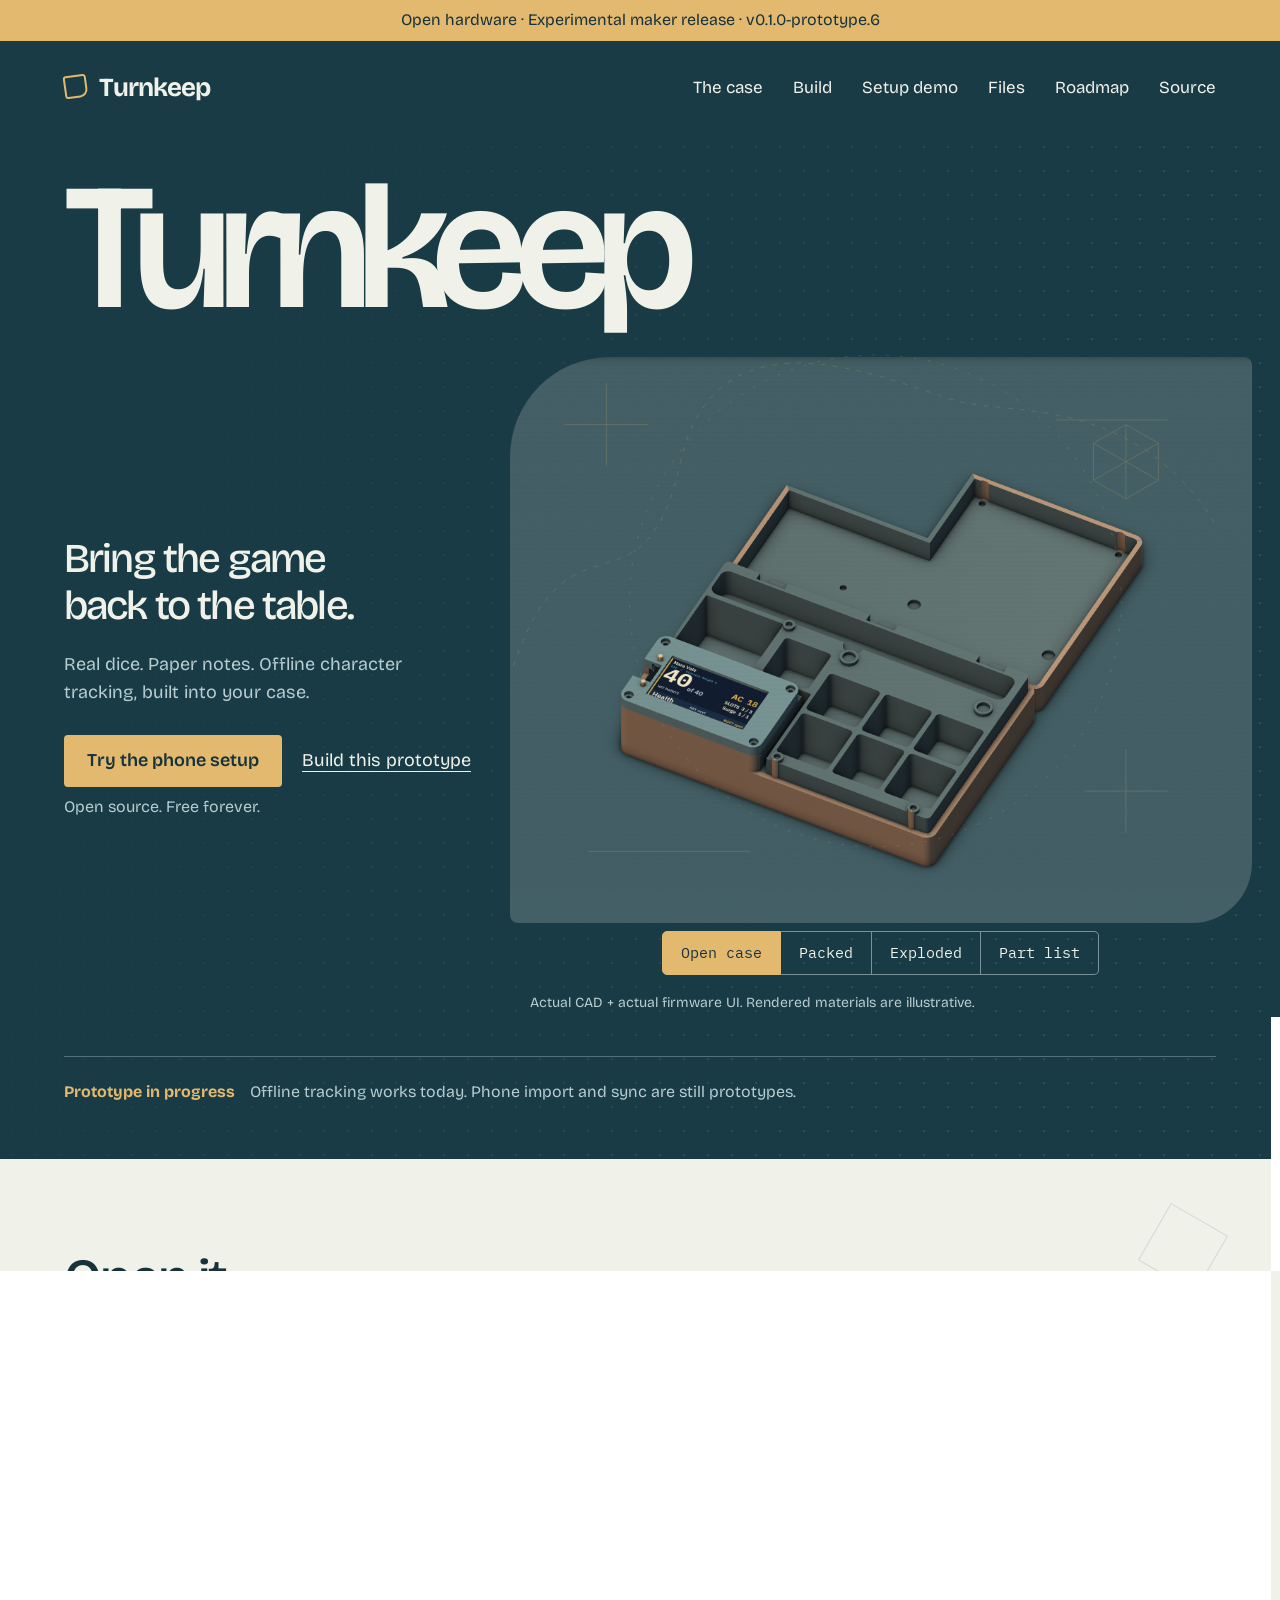
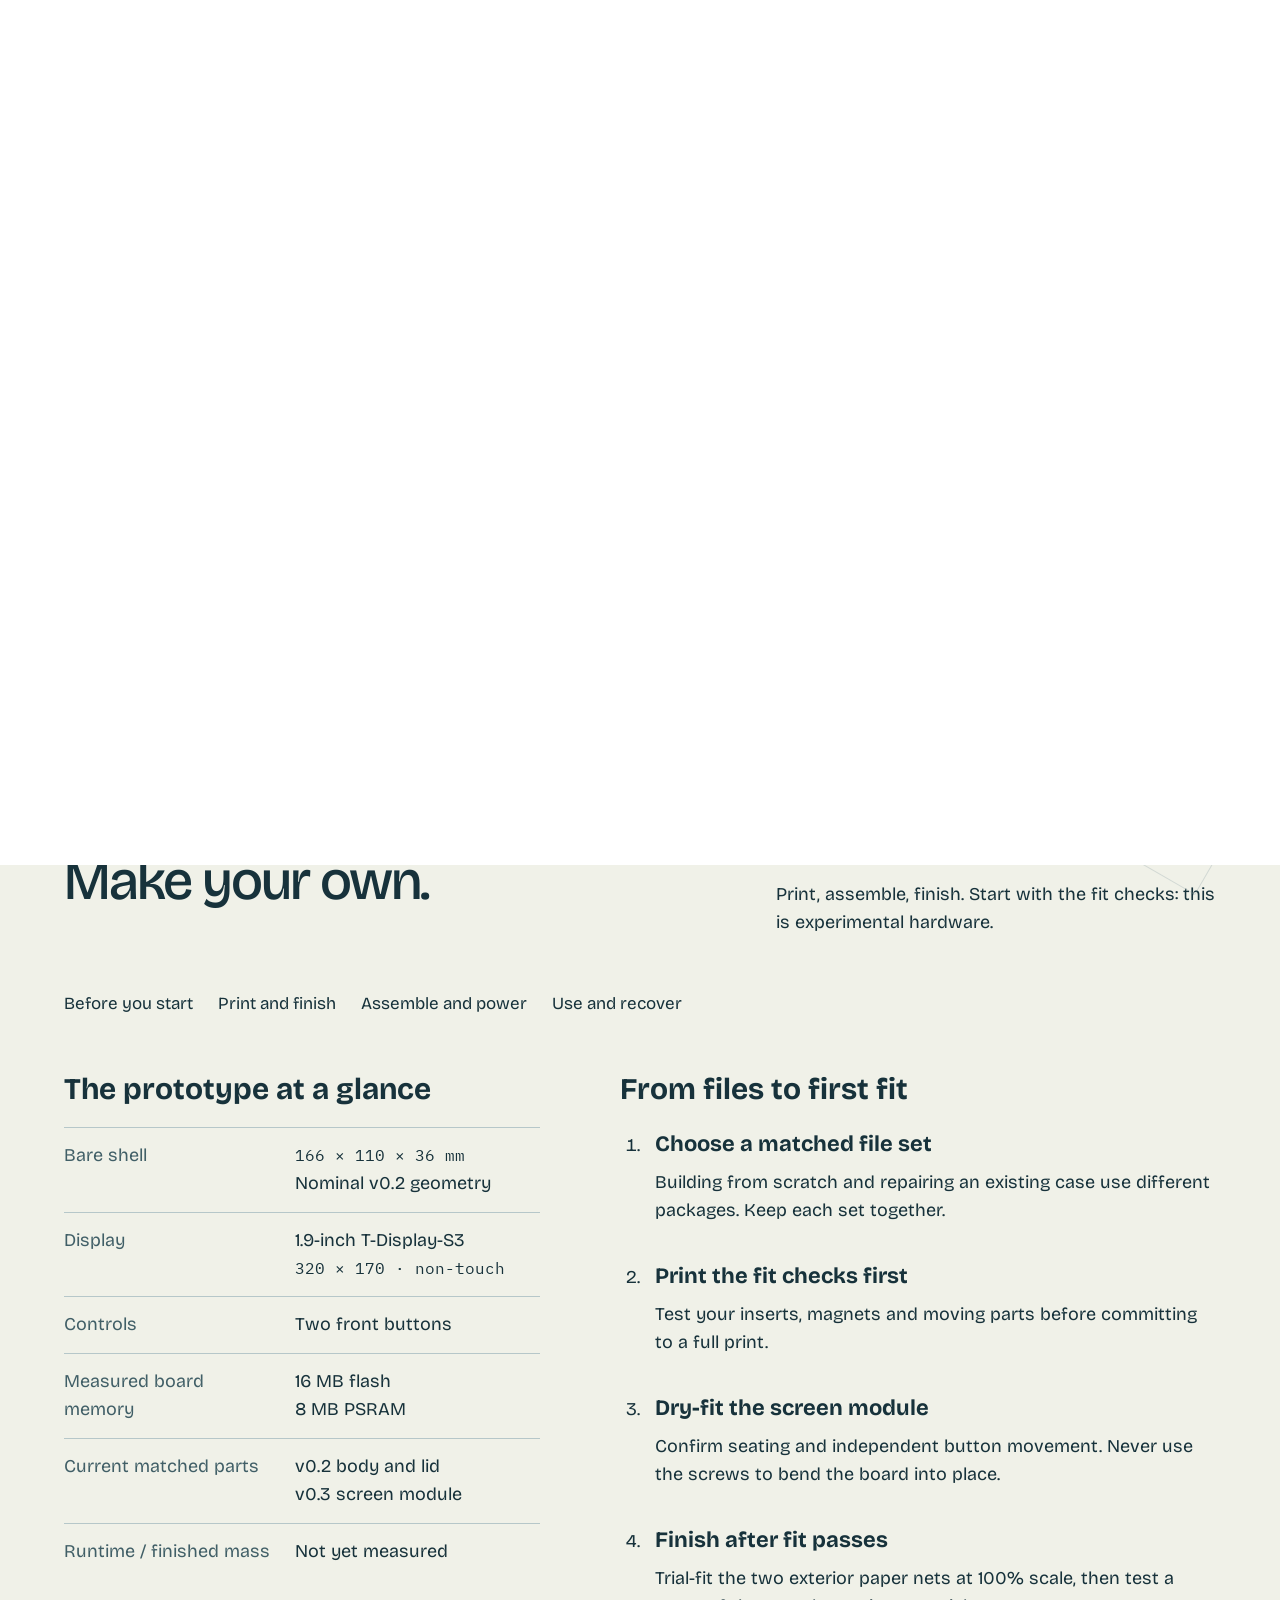
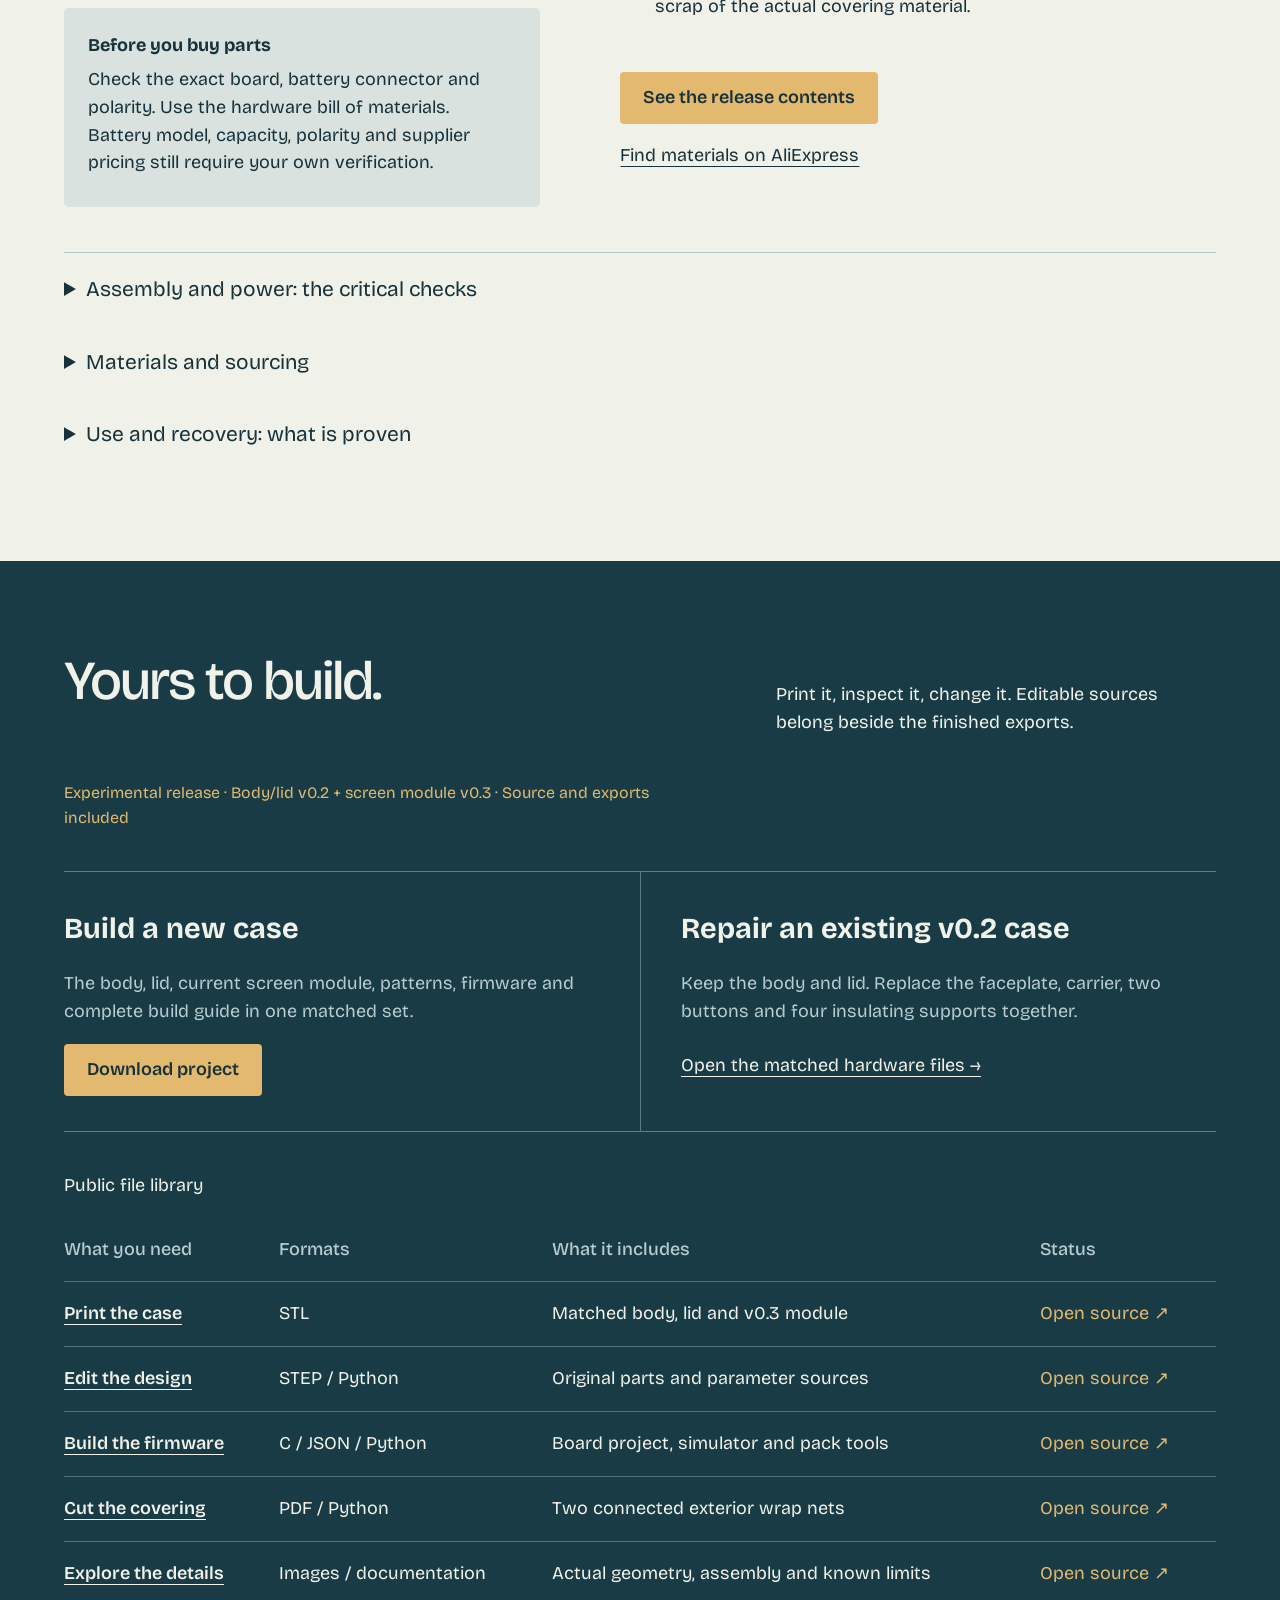
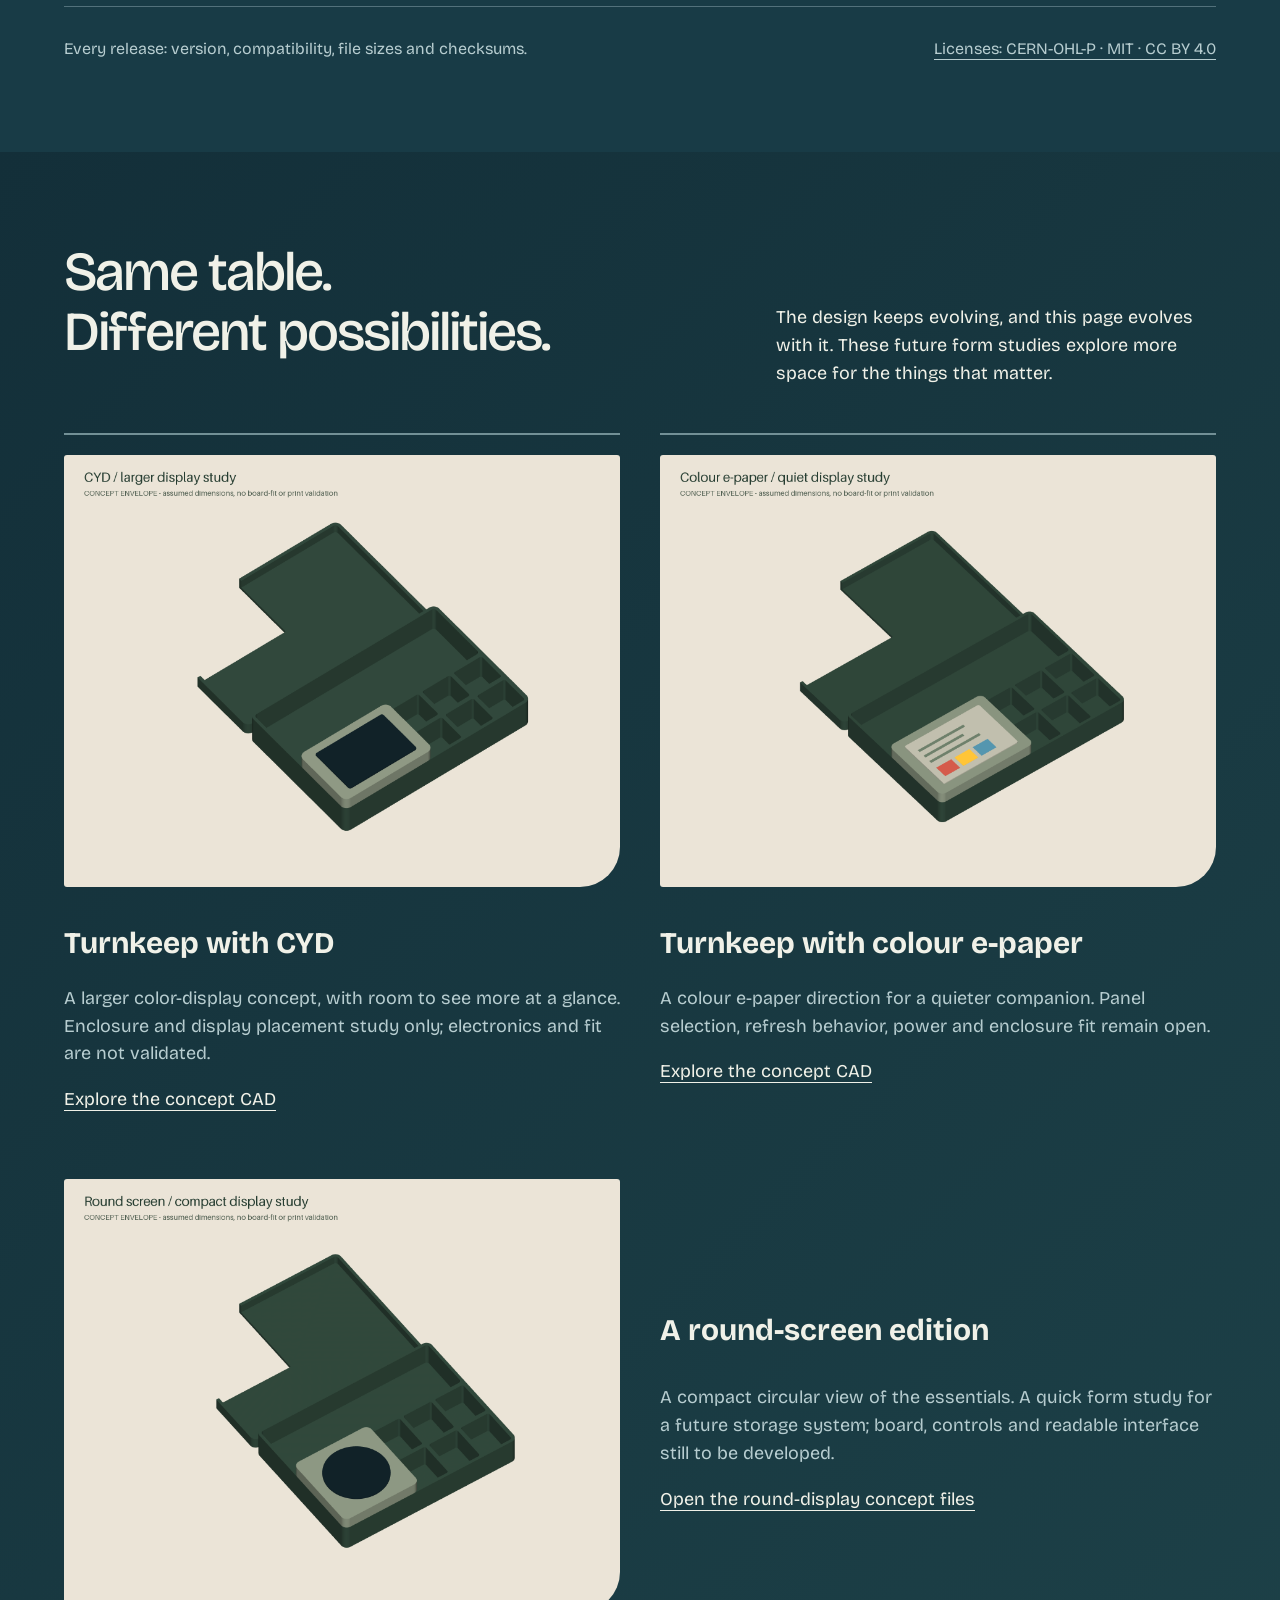
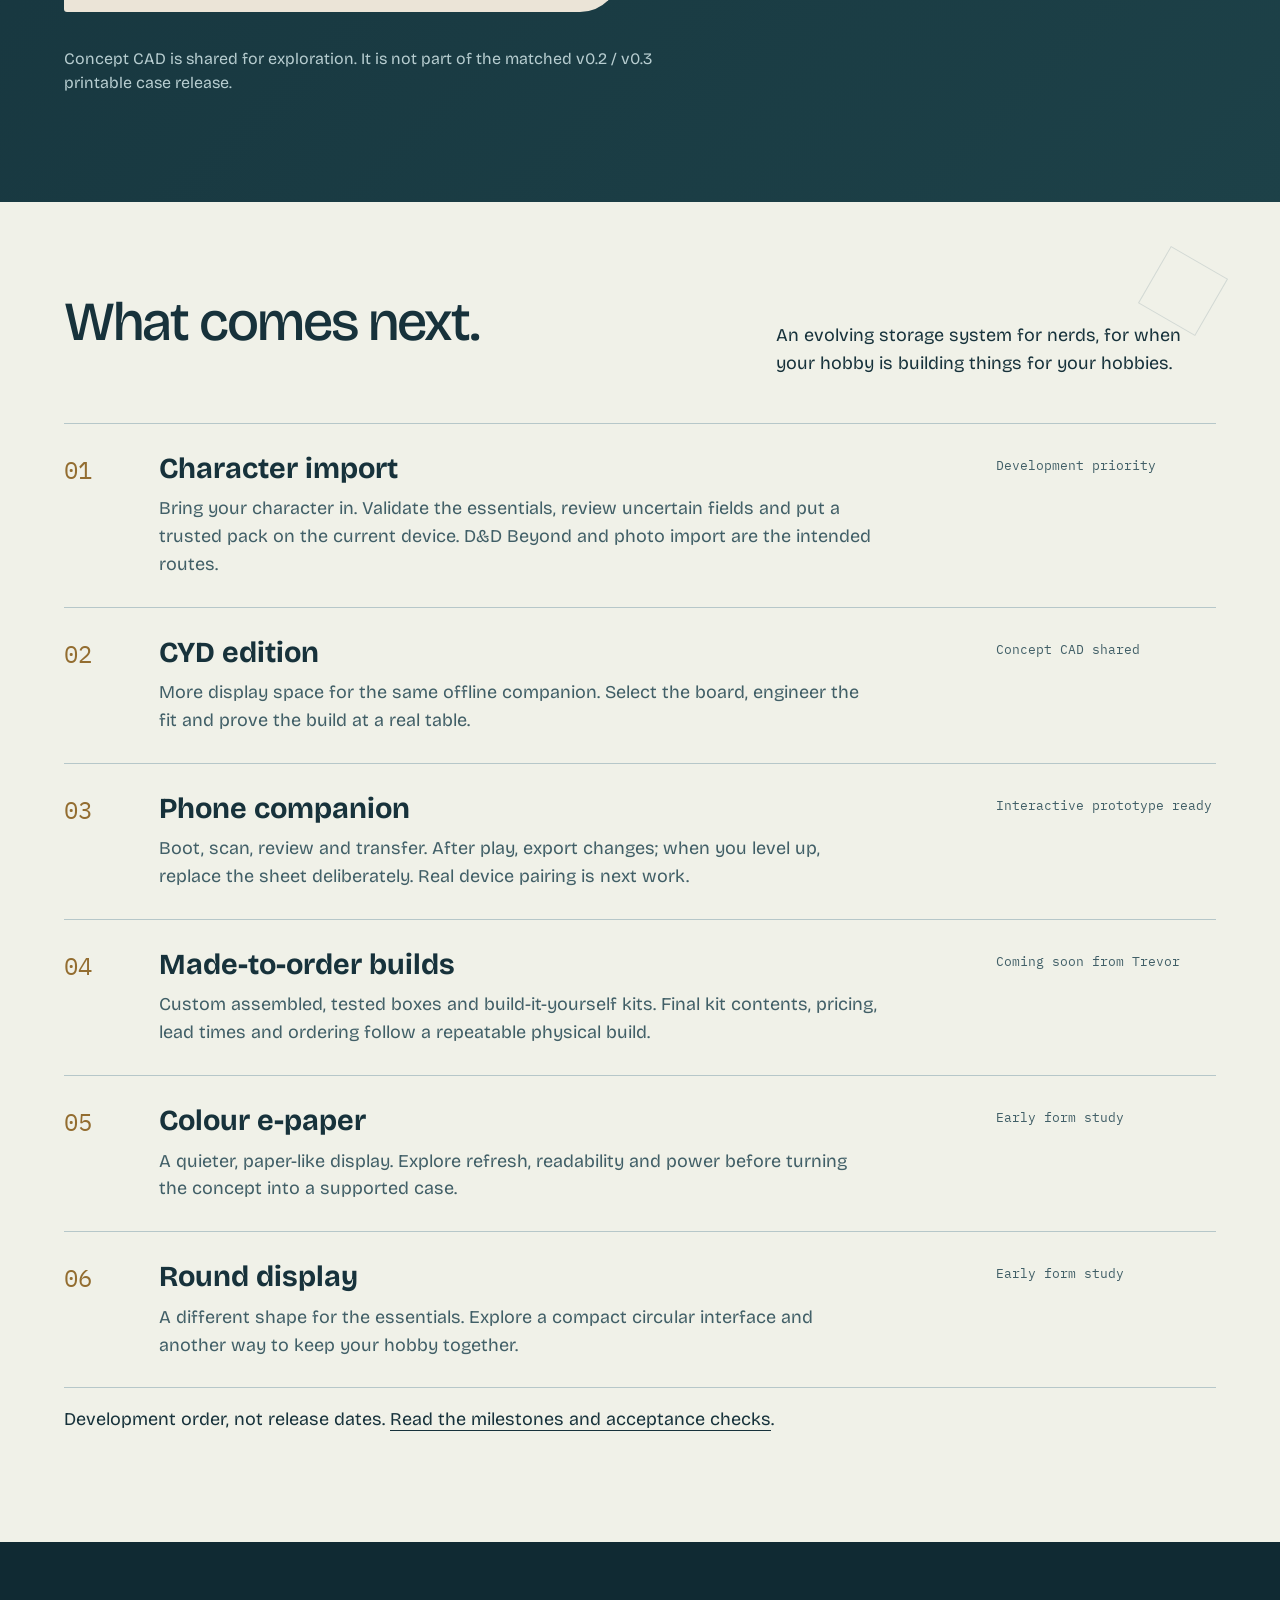
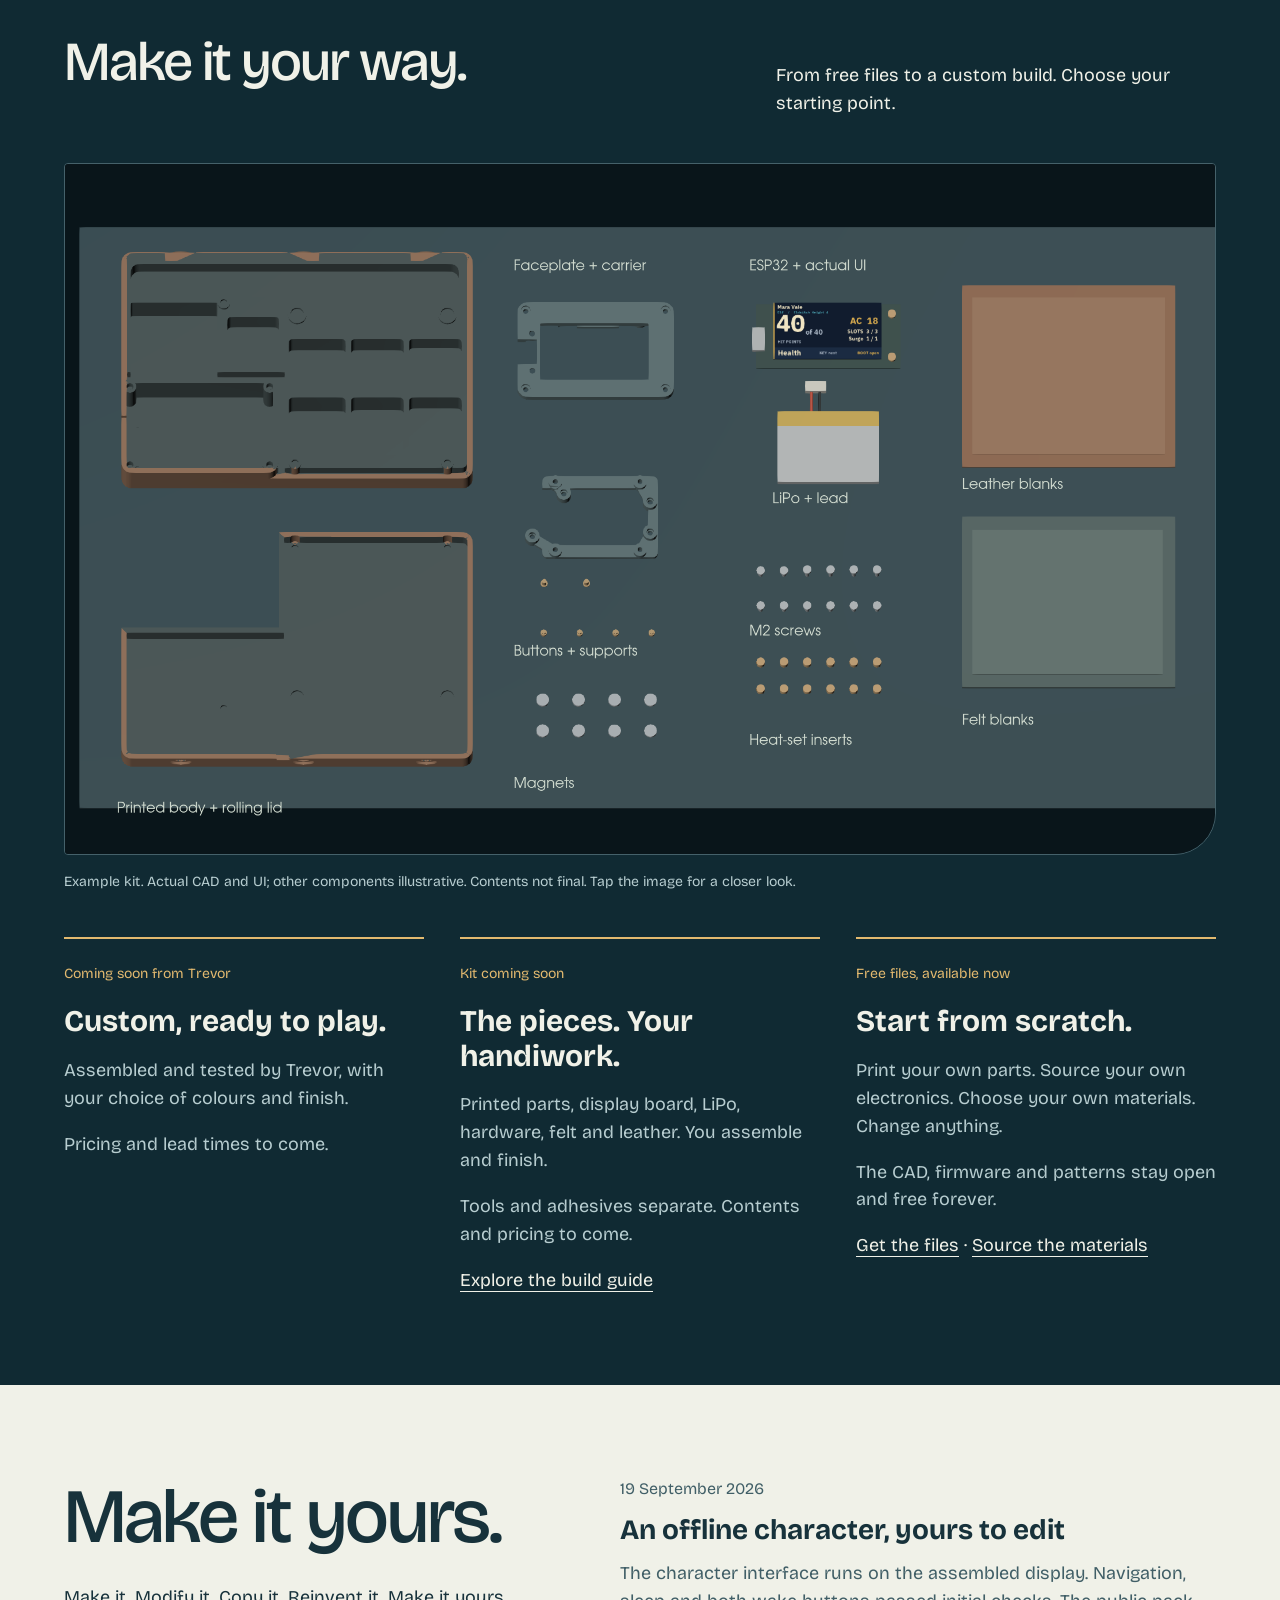
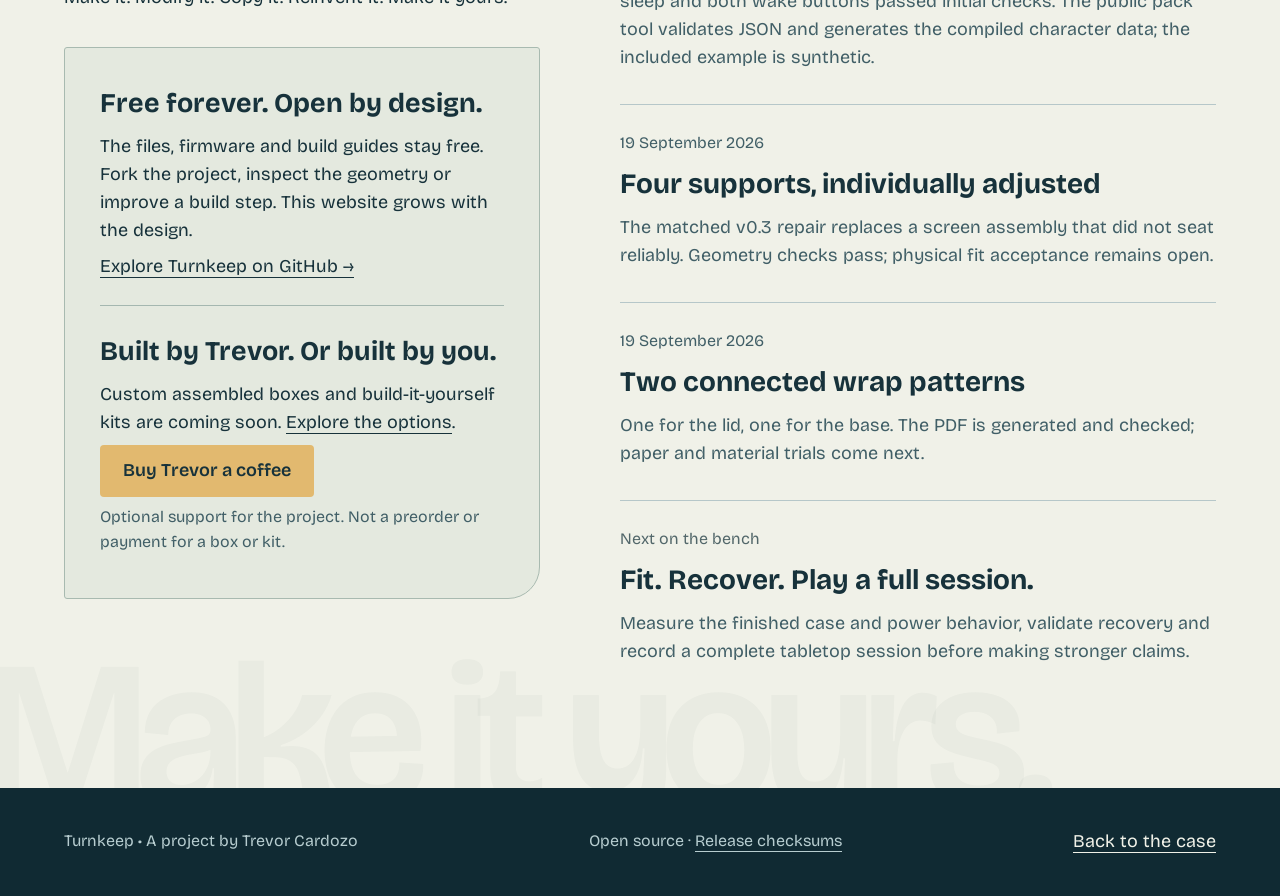
==== commit 8731495d: "feat: add parts layout to hero view selector" ====
--- a/site/index.html
+++ b/site/index.html
@@ -2,9 +2,9 @@
 @font-face{font-family:"Bricolage Grotesque";src:url(assets/bricolage.ttf);font-weight:100 900;font-display:swap}@font-face{font-family:"IBM Plex Mono";src:url(assets/mono.ttf);font-weight:400;font-display:swap}.stage img{width:100%;display:block;border-radius:12px}.stage{margin:0 -20px 0 10px}.hero-grid{grid-template-columns:36% 64%}.light a:visited{color:#765069}
 
 :root{--felt:#183b46;--deep:#102a33;--ivory:#f0f1e8;--brass:#e2b96f;--ink:#17323b;--muted:#b7cdd0}*{box-sizing:border-box}html{scroll-behavior:smooth;scroll-padding-top:100px}body{margin:0;background:var(--felt);color:var(--ivory);font:18px/1.55 'Bricolage Grotesque',sans-serif}a{color:inherit;text-underline-offset:5px}a:visited{color:#e9c7db}button{font:inherit;cursor:pointer}button,a{touch-action:manipulation}a:focus-visible,button:focus-visible,summary:focus-visible{outline:3px solid #edb653;outline-offset:5px}.skip{position:absolute;left:16px;top:-80px;background:var(--ivory);color:var(--ink);padding:12px}.skip:focus{top:40px;z-index:10}.proposal{padding:8px 24px;background:#e2b96f;color:#17323b;text-align:center;font-size:16px}.wrap{max-width:1400px;margin:auto;padding:0 64px}header{display:flex;justify-content:space-between;align-items:center;gap:32px;padding:27px 0}.mark{font-size:26px;font-weight:700;text-decoration:none;letter-spacing:-1px}.mark span{display:inline-block;border:2px solid var(--brass);width:23px;height:23px;transform:rotate(-8deg);vertical-align:-2px;margin-right:12px;border-radius:3px 3px 8px 3px}nav{display:flex;gap:30px;flex-wrap:wrap}nav a{text-decoration:none;font-size:17px}nav a:hover{text-decoration:underline}.hero{padding:28px 0 48px;position:relative}.hero h1{font-size:clamp(78px,13vw,178px);font-weight:600;letter-spacing:-.045em;line-height:1;margin:0 0 26px}.hero-grid{display:grid;grid-template-columns:36% 64%;align-items:center;gap:0}.intro{position:relative;z-index:1}.intro h2{font-size:clamp(32px,3.2vw,45px);font-weight:500;line-height:1.15;letter-spacing:-1.8px;margin:0 0 22px;max-width:400px}.intro p{color:var(--muted);max-width:365px}.actions{display:flex;gap:20px;align-items:center;flex-wrap:wrap;margin-top:28px}.button{display:inline-flex;min-height:48px;align-items:center;justify-content:center;padding:12px 23px;background:var(--brass);color:var(--ink)!important;text-decoration:none;border:0;border-radius:4px;font-weight:600}.quiet{min-height:44px;display:inline-flex;align-items:center}.stage{margin:-55px -35px -10px -35px;position:relative}.stage svg{width:100%;display:block}.caption{font-size:16px;color:var(--muted);margin-top:8px}.stage .caption{text-align:right;margin-right:30px}.status{display:flex;gap:15px;border-top:1px solid #52717b;padding-top:23px;margin-top:30px;align-items:baseline;font-size:16px}.status strong{color:var(--brass);white-space:nowrap}.status p{margin:0;color:var(--muted);max-width:820px}.light{background:var(--ivory);color:var(--ink)}.section{padding:90px 0}.section h2{font-size:clamp(36px,4.3vw,62px);font-weight:500;line-height:1.1;letter-spacing:-2px;margin:0 0 25px}.section p{max-width:65ch}.section-head{display:flex;justify-content:space-between;gap:30px;align-items:end;margin-bottom:45px}.section-head p{max-width:440px;margin:0}.explore-grid{display:grid;grid-template-columns:1.15fr 1fr;gap:70px;align-items:start}.part-visual{background:#e0e7e6;border-radius:20px 20px 90px 20px;padding:18px}.part-visual img{width:100%;mix-blend-mode:multiply}.light .caption{color:#415f67}.part-list{list-style:none;padding:0;margin:0}.part-list li{padding:22px 0;border-bottom:1px solid #b6c7c9}.part-list h3{font-size:25px;margin:0 0 8px;line-height:1.15;font-weight:600}.part-list p{margin:0;color:#415f67}.count{font-family:'IBM Plex Mono',monospace;font-size:16px;color:#4b6770}.screen-row{display:grid;grid-template-columns:1fr 1fr;gap:80px;align-items:center;padding:75px 0 20px}.screen{background:#091f28;border:10px solid #315560;box-shadow:0 20px 0 #112e38;border-radius:24px;padding:35px 25px}.screen img{width:100%;image-rendering:pixelated;display:block}.screen-copy h3{font-size:32px;line-height:1.15;margin:0}.screen-copy p{color:var(--muted)}.current{color:var(--brass);font-size:16px}.subnav{display:flex;flex-wrap:wrap;gap:12px 25px;margin:30px 0 45px;font-size:17px}.subnav a{min-height:44px;display:flex;align-items:center}.guide-grid{display:grid;grid-template-columns:1fr 1.25fr;gap:80px}.guide-grid h3{font-size:30px;line-height:1.2;margin:0 0 20px}.facts{margin:0}.facts div{display:grid;grid-template-columns:1fr 1.15fr;padding:14px 0;border-top:1px solid #b6c7c9;gap:18px}.facts dt{color:#415f67}.facts dd{margin:0}.mono{font-family:'IBM Plex Mono',monospace;font-size:16px}.note{background:#d9e2de;padding:24px;margin-top:28px;border-radius:5px}.note p{margin:6px 0}.steps{padding-left:25px}.steps li{padding:0 0 26px 10px}.steps strong{display:block;font-size:22px}.steps p{margin:8px 0}.build-appendix{margin-top:45px;border-top:1px solid #b6c7c9}.build-appendix summary{padding:20px 0;cursor:pointer;font-size:21px}.file-choice{display:grid;grid-template-columns:1fr 1fr;gap:0;border-block:1px solid #607b82;margin:40px 0}.file-choice article{padding:35px 35px 35px 0}.file-choice article+article{border-left:1px solid #607b82;padding-left:40px}.file-choice h3{font-size:29px;margin:0 0 10px}.file-choice p{color:var(--muted)}.pending{font-size:16px;color:var(--brass)}.files-table{width:100%;border-collapse:collapse}.files-table td,.files-table th{text-align:left;padding:18px 12px 18px 0;border-bottom:1px solid #52717b}.files-table th{font-weight:500;color:var(--muted)}.files-table td:first-child{font-weight:600}.files-table td:last-child{color:var(--brass)}.license-row{display:flex;gap:20px;justify-content:space-between;padding-top:30px;flex-wrap:wrap}.license-row p{font-size:16px;color:var(--muted);margin:0}.journal{display:grid;grid-template-columns:1fr 1.25fr;gap:80px}.journal article{padding:24px 0;border-top:1px solid #b6c7c9}.journal article:first-child{padding-top:0;border-top:0}.journal h3{font-size:28px;margin:6px 0}.journal article p{margin:8px 0;color:#415f67}.journal time{font-size:16px;color:#415f67}.source{background:#dbe5df;padding:35px;border-radius:8px;margin-top:35px}.source h3{margin:0;font-size:27px}.source p{margin:8px 0}.footer{background:var(--deep);padding:40px 0}.footer .wrap{display:flex;justify-content:space-between;gap:20px;flex-wrap:wrap}.footer p{font-size:16px;color:var(--muted);margin:0}.light a:visited{color:#765069}details[open] summary{font-weight:600}svg text{font-family:'Bricolage Grotesque',sans-serif}.preview-note{font-size:16px;max-width:75ch;color:var(--muted)}@media(max-width:900px){.wrap{padding:0 28px}header{align-items:start}.hero-grid{grid-template-columns:1fr}.intro{max-width:600px}.intro h2,.intro p{max-width:550px}.stage{margin:0}.hero h1{font-size:clamp(70px,17vw,135px)}.explore-grid,.screen-row,.guide-grid,.journal{gap:35px}.section-head{display:block}.section-head p{max-width:650px}.status{display:block}.status strong{display:block;margin-bottom:8px}.stage .caption{text-align:left}.section{padding:64px 0}}@media(max-width:640px){.wrap{padding:0 22px}header{display:block;padding:23px 0}nav{gap:8px 20px;margin-top:14px}nav a{display:inline-flex;align-items:center;min-height:44px}.hero{padding-top:8px}.hero h1{margin-bottom:22px}.intro h2{font-size:32px}.hero-grid .stage{grid-row:1}.stage{margin:0 -12px 20px}.explore-grid,.screen-row,.guide-grid,.journal,.file-choice{grid-template-columns:1fr}.screen-row{padding-top:60px}.section h2{letter-spacing:-1.5px}.section-head{margin-bottom:30px}.file-choice article,.file-choice article+article{padding:28px 0;border-left:0}.file-choice article+article{border-top:1px solid #607b82}.files-table thead{display:none}.files-table tr{display:block;padding:18px 0;border-bottom:1px solid #52717b}.files-table td{display:block;border:0;padding:3px 0;overflow-wrap:anywhere}.files-table td[data-label]::before{content:attr(data-label) ': ';color:var(--muted)}.facts div{grid-template-columns:1fr;gap:3px}.screen{padding:20px 14px}.journal{gap:30px}.section{padding:55px 0}.proposal{text-align:left}.source{padding:22px}}@media(prefers-reduced-motion:reduce){html{scroll-behavior:auto}*{transition:none!important}}
-.hero-grid>*{min-width:0}.stage img{max-width:100%;height:auto}.part-visual img{height:auto}.stage{margin:0 0 0 20px}@media(max-width:900px){.stage{margin:0 0 20px}}.setup-invite{padding:32px;background:#dce5df;border-radius:16px;align-self:start}.qr-frame{display:inline-block;background:white;padding:14px;border-radius:8px}.qr-frame img{display:block}.setup-invite .caption{color:#415f67}.concept-grid{display:grid;grid-template-columns:1fr 1fr;gap:40px}.concept-grid figure{margin:0}.concept-grid img{width:100%;height:auto;border-radius:12px}.concept-grid h3{font-size:30px;margin:24px 0 10px}.concept-grid p{color:var(--muted)}.materials{border-collapse:collapse;width:100%;font-size:16px}.materials td,.materials th{text-align:left;vertical-align:top;border-bottom:1px solid #b6c7c9;padding:18px 14px 18px 0}.materials a{display:inline-block;min-height:44px}.materials-scroll{overflow-x:auto}.source hr{border:0;border-top:1px solid #a4b7b0;margin:25px 0}@media(max-width:640px){.concept-grid{grid-template-columns:1fr;gap:45px}.setup-invite{padding:24px}.materials thead{display:none}.materials tr{display:block;border-bottom:1px solid #b6c7c9;padding:16px 0}.materials td,.materials th{display:block;border:0;padding:4px 0}}.round-study{display:grid;grid-template-columns:1fr 1fr;gap:40px;align-items:center;margin:65px 0 35px}.round-study img{width:100%;height:auto;border-radius:12px}.round-study h3{font-size:30px}.round-study p{color:var(--muted)}.roadmap{list-style:none;padding:0;margin:0}.roadmap li{display:grid;grid-template-columns:65px 1fr 220px;gap:30px;padding:28px 0;border-top:1px solid #b6c7c9}.roadmap h3{font-size:29px;line-height:1.15;margin:0 0 10px}.roadmap p{margin:0;color:#415f67;max-width:60ch}.road-number{font-size:24px;color:#607c80}.road-status{font-size:16px;color:#415f67;padding-top:4px}@media(max-width:640px){.round-study{grid-template-columns:1fr;gap:12px}.roadmap li{grid-template-columns:35px 1fr;gap:16px}.road-status{grid-column:2}.roadmap h3{font-size:25px}}</style><link rel="stylesheet" href="art-direction.css"><script src="mobile.js" defer></script><script src="product-view.js" defer></script></head><body><a class="skip" href="#main">Skip to content</a><div class="proposal">Open hardware · Experimental maker release · v0.1.0-prototype.5</div><div class="wrap"><header><a class="mark" href="#main"><span aria-hidden="true"></span>Turnkeep</a><details class="mobile-fold mobile-menu" open><summary>Menu</summary><nav aria-label="Project"><a href="#case">The case</a><a href="#build">Build</a><a href="setup.html">Setup demo</a><a href="#files">Files</a><a href="#roadmap">Roadmap</a><a href="#source">Source</a></nav></details></header></div><main id="main"><div class="wrap"><section class="hero" id="case"><h1>Turnkeep</h1><div class="hero-grid"><div class="intro"><h2>Bring the game<br> back to the table.</h2><p>Real dice. Paper notes. Offline character tracking, built into your case.</p><div class="actions"><a class="button" href="setup.html">Try the phone setup</a><a class="quiet" href="#build">Build this prototype</a></div><p class="caption">Open source. Free forever.</p></div><figure class="stage" data-product-stage><svg class="product-art" viewBox="0 0 800 640" aria-hidden="true"><g fill="none" stroke="currentColor" stroke-width="1"><circle cx="410" cy="300" r="265" stroke-dasharray="3 12"/><path d="M75 110h90m-45-45v90M635 505h90m-45-45v90M680 110l-35 20v40l35 20 35-20v-40zM680 110v80m-35-60 70 40m0-40-70 40"/><path d="M20 370C80 190 160 330 200 150S440 70 500 85 690 80 775 215" stroke-dasharray="5 8"/><path d="M100 570h175m330-465h120"/></g></svg><img src="assets/product-hero.png" width="2100" height="1600" alt="Actual Turnkeep CAD model, open and docked, with the real firmware screen"><div class="view-controls" role="group" aria-label="Product view"><button type="button" aria-pressed="true" data-image="assets/product-hero.png" data-alt="Actual Turnkeep CAD model open with the real firmware screen" data-caption="Actual CAD + actual firmware UI. Rendered materials are illustrative.">Open case</button><button type="button" aria-pressed="false" data-image="assets/product-closed.png" data-alt="Actual Turnkeep CAD model with its lid closed" data-caption="The same CAD assembly, packed for the next session.">Packed</button><button type="button" aria-pressed="false" data-image="assets/product-exploded.png" data-alt="Exploded view of the actual Turnkeep CAD parts" data-caption="Actual parts, separated for inspection. Exploded offsets are illustrative.">Exploded</button></div><figcaption class="caption" data-view-caption aria-live="polite">Actual CAD + actual firmware UI. Rendered materials are illustrative.</figcaption></figure></div><aside class="status"><strong>Prototype in progress</strong><p>Offline tracking works today. Phone import and sync are still prototypes.</p></aside></section></div>
+.hero-grid>*{min-width:0}.stage img{max-width:100%;height:auto}.part-visual img{height:auto}.stage{margin:0 0 0 20px}@media(max-width:900px){.stage{margin:0 0 20px}}.setup-invite{padding:32px;background:#dce5df;border-radius:16px;align-self:start}.qr-frame{display:inline-block;background:white;padding:14px;border-radius:8px}.qr-frame img{display:block}.setup-invite .caption{color:#415f67}.concept-grid{display:grid;grid-template-columns:1fr 1fr;gap:40px}.concept-grid figure{margin:0}.concept-grid img{width:100%;height:auto;border-radius:12px}.concept-grid h3{font-size:30px;margin:24px 0 10px}.concept-grid p{color:var(--muted)}.materials{border-collapse:collapse;width:100%;font-size:16px}.materials td,.materials th{text-align:left;vertical-align:top;border-bottom:1px solid #b6c7c9;padding:18px 14px 18px 0}.materials a{display:inline-block;min-height:44px}.materials-scroll{overflow-x:auto}.source hr{border:0;border-top:1px solid #a4b7b0;margin:25px 0}@media(max-width:640px){.concept-grid{grid-template-columns:1fr;gap:45px}.setup-invite{padding:24px}.materials thead{display:none}.materials tr{display:block;border-bottom:1px solid #b6c7c9;padding:16px 0}.materials td,.materials th{display:block;border:0;padding:4px 0}}.round-study{display:grid;grid-template-columns:1fr 1fr;gap:40px;align-items:center;margin:65px 0 35px}.round-study img{width:100%;height:auto;border-radius:12px}.round-study h3{font-size:30px}.round-study p{color:var(--muted)}.roadmap{list-style:none;padding:0;margin:0}.roadmap li{display:grid;grid-template-columns:65px 1fr 220px;gap:30px;padding:28px 0;border-top:1px solid #b6c7c9}.roadmap h3{font-size:29px;line-height:1.15;margin:0 0 10px}.roadmap p{margin:0;color:#415f67;max-width:60ch}.road-number{font-size:24px;color:#607c80}.road-status{font-size:16px;color:#415f67;padding-top:4px}@media(max-width:640px){.round-study{grid-template-columns:1fr;gap:12px}.roadmap li{grid-template-columns:35px 1fr;gap:16px}.road-status{grid-column:2}.roadmap h3{font-size:25px}}</style><link rel="stylesheet" href="art-direction.css"><script src="mobile.js" defer></script><script src="product-view.js" defer></script></head><body><a class="skip" href="#main">Skip to content</a><div class="proposal">Open hardware · Experimental maker release · v0.1.0-prototype.6</div><div class="wrap"><header><a class="mark" href="#main"><span aria-hidden="true"></span>Turnkeep</a><details class="mobile-fold mobile-menu" open><summary>Menu</summary><nav aria-label="Project"><a href="#case">The case</a><a href="#build">Build</a><a href="setup.html">Setup demo</a><a href="#files">Files</a><a href="#roadmap">Roadmap</a><a href="#source">Source</a></nav></details></header></div><main id="main"><div class="wrap"><section class="hero" id="case"><h1>Turnkeep</h1><div class="hero-grid"><div class="intro"><h2>Bring the game<br> back to the table.</h2><p>Real dice. Paper notes. Offline character tracking, built into your case.</p><div class="actions"><a class="button" href="setup.html">Try the phone setup</a><a class="quiet" href="#build">Build this prototype</a></div><p class="caption">Open source. Free forever.</p></div><figure class="stage" data-product-stage><svg class="product-art" viewBox="0 0 800 640" aria-hidden="true"><g fill="none" stroke="currentColor" stroke-width="1"><circle cx="410" cy="300" r="265" stroke-dasharray="3 12"/><path d="M75 110h90m-45-45v90M635 505h90m-45-45v90M680 110l-35 20v40l35 20 35-20v-40zM680 110v80m-35-60 70 40m0-40-70 40"/><path d="M20 370C80 190 160 330 200 150S440 70 500 85 690 80 775 215" stroke-dasharray="5 8"/><path d="M100 570h175m330-465h120"/></g></svg><img src="assets/product-hero.png" width="2100" height="1600" alt="Actual Turnkeep CAD model, open and docked, with the real firmware screen"><div class="view-controls" role="group" aria-label="Product view"><button type="button" aria-pressed="true" data-image="assets/product-hero.png" data-alt="Actual Turnkeep CAD model open with the real firmware screen" data-caption="Actual CAD + actual firmware UI. Rendered materials are illustrative.">Open case</button><button type="button" aria-pressed="false" data-image="assets/product-closed.png" data-alt="Actual Turnkeep CAD model with its lid closed" data-caption="The same CAD assembly, packed for the next session.">Packed</button><button type="button" aria-pressed="false" data-image="assets/product-exploded.png" data-alt="Exploded view of the actual Turnkeep CAD parts" data-caption="Actual parts, separated for inspection. Exploded offsets are illustrative.">Exploded</button><button type="button" aria-pressed="false" data-image="assets/kit-layout.png" data-alt="Turnkeep parts layout: actual CAD case and screen parts with illustrative ESP32 board, LiPo, fasteners, magnets, felt and leather" data-caption="Example parts layout. Actual CAD and UI; purchased components illustrative. Kit contents not final.">Part list</button></div><figcaption class="caption" data-view-caption aria-live="polite">Actual CAD + actual firmware UI. Rendered materials are illustrative.</figcaption></figure></div><aside class="status"><strong>Prototype in progress</strong><p>Offline tracking works today. Phone import and sync are still prototypes.</p></aside></section></div>
 <section class="section light" id="inside"><div class="wrap"><div class="section-head"><h2>Open it.<br> Understand it.</h2><p>Dice, miniature, pen. Everything at the table, in one case.</p></div><div class="explore-grid"><figure style="margin:0"><div class="part-visual"><img loading="lazy" src="assets/module.png" width="1800" height="1400" alt="CAD exploded view of the original v0.3 faceplate, buttons, insulating supports and adjustable rear carrier; electronics omitted"></div><figcaption class="caption">Current v0.3 screen module • Original parts, electronics omitted • Physical fit pending</figcaption></figure><details class="mobile-fold" open><summary>Explore the case details</summary><ol class="part-list"><li><span class="count">The lid</span><h3>Pack away. Dock for play.</h3><p>The removable lid flips into a magnetically docked rolling tray. Both pieces rest on the table.</p></li><li><span class="count">The interior</span><h3>Dice, a miniature, a pen.</h3><p>Seven dice pockets and dedicated storage. Check the pocket dimensions against your own pieces.</p></li><li><span class="count">The display corner</span><h3>Made to be opened again.</h3><p>A removable faceplate and four adjustable insulating supports keep the electronics serviceable.</p></li><li><span class="count">The finish</span><h3>Two pieces. Your finish.</h3><p>Connected wrap patterns cover the lid and base. The screen surround stays painted.</p></li></ol></details></div><details class="build-appendix"><summary>Look closer: closed case and exploded parts</summary><div class="concept-grid"><figure><img src="assets/closed.png" width="1800" height="1400" loading="lazy" alt="Actual CAD geometry of the current Turnkeep case closed"><figcaption>Closed case · Current geometry, electronics omitted</figcaption></figure><figure><img src="assets/exploded.png" width="1800" height="1400" loading="lazy" alt="Exploded CAD view of the current body, L-shaped lid and screen module"><figcaption>Every original part · Exploded spacing is illustrative</figcaption></figure></div><p><a href="https://github.com/Tr3v0r86/turnkeep/blob/main/hardware/case-assembly.step">Download the editable current-case STEP</a></p></details></div></section>
 <section class="section"><div class="wrap"><div class="screen-row"><div class="screen"><img loading="lazy" src="assets/screen.png" width="320" height="170" alt="Actual simulator view of synthetic character Mara Vale: 40 of 40 hit points, AC 18, slots 3 of 3, surge 1 of 1"></div><div class="screen-copy"><span class="current">Working prototype firmware</span><h2 style="margin-top:12px">Less scrolling.<br> More playing.</h2><p>Two buttons for health, actions and resources. Works offline; keeps your counters through sleep.</p><p class="caption">Actual simulator capture using a synthetic character. Phone setup is planned; battery runtime has not been measured.</p></div></div></div></section>
 <section class="section light" id="setup"><div class="wrap"><div class="section-head"><h2>Prep on your phone.<br> Play at the table.</h2><p>Import before play. Sync after. Try the setup concept.</p></div><div class="guide-grid"><div><details class="mobile-fold" open><summary>How setup will work</summary><ol class="steps"><li><strong>Boot. Scan. Connect.</strong><p>The proposed setup screen shows a QR code. Your phone opens a local pairing flow for your Turnkeep.</p></li><li><strong>Bring your character.</strong><p>Paste a D&amp;D Beyond character link or photograph your paper sheet. Review the important fields before anything reaches the box.</p></li><li><strong>Play at the table.</strong><p>Put the phone away. Keep real dice and paper in the game; let Turnkeep track the small things.</p></li><li><strong>Keep the story moving.</strong><p>After the session, export changes. When you level up, review an updated sheet and replace the character on the device.</p></li></ol></details></div><div class="setup-invite"><div class="qr-frame"><img src="assets/setup-qr.svg" width="190" height="190" alt="QR code linking to the Turnkeep phone setup demonstration"></div><h3>Try the setup demo.</h3><p>Open here, or scan from another device.</p><a class="button" href="setup.html">Open the setup prototype</a><p class="caption">Sample character only. Beyond import, photo recognition and device sync are not connected yet.</p></div></div></div></section><section class="section light" id="build"><div class="wrap"><div class="section-head"><h2>Make your own.</h2><p>Print, assemble, finish. Start with the fit checks: this is experimental hardware.</p></div><nav class="subnav" aria-label="Build guide"><a href="#before">Before you start</a><a href="#steps">Print and finish</a><a href="#assembly">Assemble and power</a><a href="#recovery">Use and recover</a></nav><details class="mobile-fold" open><summary>Specifications and build steps</summary><div class="guide-grid"><div id="before"><h3>The prototype at a glance</h3><dl class="facts"><div><dt>Bare shell</dt><dd><span class="mono">166 × 110 × 36 mm</span><br> Nominal v0.2 geometry</dd></div><div><dt>Display</dt><dd>1.9-inch T-Display-S3<br> <span class="mono">320 × 170 · non-touch</span></dd></div><div><dt>Controls</dt><dd>Two front buttons</dd></div><div><dt>Measured board memory</dt><dd>16 MB flash<br> 8 MB PSRAM</dd></div><div><dt>Current matched parts</dt><dd>v0.2 body and lid<br> v0.3 screen module</dd></div><div><dt>Runtime / finished mass</dt><dd>Not yet measured</dd></div></dl><div class="note"><strong>Before you buy parts</strong><p>Check the exact board, battery connector and polarity. Use the hardware bill of materials. Battery model, capacity, polarity and supplier pricing still require your own verification.</p></div></div><div id="steps"><h3>From files to first fit</h3><ol class="steps"><li><strong>Choose a matched file set</strong><p>Building from scratch and repairing an existing case use different packages. Keep each set together.</p></li><li><strong>Print the fit checks first</strong><p>Test your inserts, magnets and moving parts before committing to a full print.</p></li><li><strong>Dry-fit the screen module</strong><p>Confirm seating and independent button movement. Never use the screws to bend the board into place.</p></li><li><strong>Finish after fit passes</strong><p>Trial-fit the two exterior paper nets at 100% scale, then test a scrap of the actual covering material.</p></li></ol><a class="button" href="#files">See the release contents</a><p><a href="#materials">Find materials on AliExpress</a></p></div></div></details><div class="build-appendix"><details id="assembly"><summary>Assembly and power: the critical checks</summary><p>Install heat-set inserts with electronics and battery removed. Support-adjustment screws push insulating tips; metal must not touch the PCB. Stop at first light contact. Preserve USB and removable-deck service access. Sleep is software sleep, not battery disconnection.</p><p><a href="https://github.com/Tr3v0r86/turnkeep/tree/main/hardware">Read the hardware assembly guide and bill of materials</a> before printing or powering the case.</p></details><details id="materials"><summary>Materials and sourcing</summary><p>These links search AliExpress for each specification. Listings, variants, prices and shipping change; no seller or exact listing has been qualified. Check dimensions and quantities before ordering. No affiliate links.</p><div class="materials-scroll"><table class="materials"><caption>Full-build bill of materials</caption><thead><tr><th>Material</th><th>Quantity / size</th><th>Check before buying</th><th>Source</th></tr></thead><tbody><tr><th scope="row">LilyGo T-Display-S3</th><td>1 · 1.9-inch ST7789, non-touch</td><td>Choose the original non-touch version, not AMOLED, Pro or a different panel.</td><td><a href="https://www.aliexpress.com/w/wholesale-lilygo-t-display-s3-1.9-st7789-non-touch.html" rel="noopener noreferrer">Search AliExpress</a></td></tr><tr><th scope="row">Protected LiPo battery</th><td>1 · envelope ≤57 × 39 × 8 mm</td><td>Exact cell, connector and polarity are not selected. Measure and verify against your board before ordering.</td><td><a href="https://www.aliexpress.com/w/wholesale-3.7v-protected-lithium-polymer-battery.html" rel="noopener noreferrer">Search AliExpress</a></td></tr><tr><th scope="row">M2 heat-set inserts</th><td>12 · length 4 mm, outer diameter 3.2 mm</td><td>Eight module inserts plus four body inserts.</td><td><a href="https://www.aliexpress.com/w/wholesale-m2-heat-set-insert-4mm-3.2mm.html" rel="noopener noreferrer">Search AliExpress</a></td></tr><tr><th scope="row">M2 × 8 mm screws</th><td>8</td><td>Four case fasteners plus four support adjusters.</td><td><a href="https://www.aliexpress.com/w/wholesale-m2-8mm-pan-head-screws.html" rel="noopener noreferrer">Search AliExpress</a></td></tr><tr><th scope="row">M2 × 10 mm screws</th><td>4</td><td>Carrier mounts.</td><td><a href="https://www.aliexpress.com/w/wholesale-m2-10mm-pan-head-screws.html" rel="noopener noreferrer">Search AliExpress</a></td></tr><tr><th scope="row">6 × 2 mm disc magnets</th><td>10</td><td>Closure and docking; dry-fit polarity before gluing.</td><td><a href="https://www.aliexpress.com/w/wholesale-6x2mm-neodymium-disc-magnets.html" rel="noopener noreferrer">Search AliExpress</a></td></tr><tr><th scope="row">3 × 2 mm disc magnets</th><td>6</td><td>Closure magnets.</td><td><a href="https://www.aliexpress.com/w/wholesale-3x2mm-neodymium-disc-magnets.html" rel="noopener noreferrer">Search AliExpress</a></td></tr><tr><th scope="row">PLA / PLA Matte</th><td>1 spool · 1.75 mm</td><td>Printer/material tolerances need coupon testing.</td><td><a href="https://www.aliexpress.com/w/wholesale-1.75mm-pla-matte-filament.html" rel="noopener noreferrer">Search AliExpress</a></td></tr><tr><th scope="row">Felt</th><td>2 mm sheet</td><td>Pocket floors; editable templates included.</td><td><a href="https://www.aliexpress.com/w/wholesale-2mm-felt-sheet.html" rel="noopener noreferrer">Search AliExpress</a></td></tr><tr><th scope="row">Exterior PVC covering</th><td>Optional · 1 mm sheet</td><td>Two-piece exterior pattern is provisional; trial-fit paper first.</td><td><a href="https://www.aliexpress.com/w/wholesale-1mm-pvc-faux-leather-sheet.html" rel="noopener noreferrer">Search AliExpress</a></td></tr><tr><th scope="row">Adhesive</th><td>For magnets and coverings</td><td>Select adhesive compatible with your chosen printed material and covering.</td><td><a href="https://www.aliexpress.com/w/wholesale-plastic-metal-epoxy-adhesive-craft.html" rel="noopener noreferrer">Search AliExpress</a></td></tr><tr><th scope="row">Soft battery pad</th><td>Thin, nonconductive sheet</td><td>Support the cell gently; preserve clearance and avoid compression.</td><td><a href="https://www.aliexpress.com/w/wholesale-thin-eva-foam-sheet.html" rel="noopener noreferrer">Search AliExpress</a></td></tr></tbody></table></div><p>Useful tools: <a href="https://www.aliexpress.com/w/wholesale-temperature-controlled-soldering-iron.html">temperature-controlled iron</a> with <a href="https://www.aliexpress.com/w/wholesale-heat-set-insert-tip.html">insert tip</a>, <a href="https://www.aliexpress.com/w/wholesale-digital-caliper.html">calipers</a>, <a href="https://www.aliexpress.com/w/wholesale-precision-screwdriver-set.html">matching screwdriver</a> and <a href="https://www.aliexpress.com/w/wholesale-craft-knife-cutting-mat.html">cutting tools</a>. Use the fastener head you actually buy. A 3D printer with a 180 mm build envelope is required.</p></details><details id="recovery"><summary>Use and recovery: what is proven</summary><p>Initial assembled orientation, navigation, sleep and wake on both buttons have passed with HP retained. Repeated cycles, inaccessible-reset recovery, battery endurance, standby current and thermal tests remain open. Published recovery instructions must be verified on the named board before a ready-to-flash package ships.</p></details></div></div></section>
-<section class="section" id="files"><div class="wrap"><div class="section-head"><h2>Yours to build.</h2><p>Print it, inspect it, change it. Editable sources belong beside the finished exports.</p></div><p class="pending">Experimental release · Body/lid v0.2 + screen module v0.3 · Source and exports included</p><div class="file-choice"><article><h3>Build a new case</h3><p>The body, lid, current screen module, patterns, firmware and complete build guide in one matched set.</p><a class="button" href="https://github.com/Tr3v0r86/turnkeep/releases/download/v0.1.0-prototype.5/turnkeep-source.zip">Download project</a></article><article><h3>Repair an existing v0.2 case</h3><p>Keep the body and lid. Replace the faceplate, carrier, two buttons and four insulating supports together.</p><a class="quiet" href="https://github.com/Tr3v0r86/turnkeep/tree/main/hardware">Open the matched hardware files →</a></article></div><details class="mobile-fold" open><summary>Browse all source files</summary><table class="files-table"><caption style="text-align:left;margin-bottom:18px">Public file library</caption><thead><tr><th>What you need</th><th>Formats</th><th>What it includes</th><th>Status</th></tr></thead><tbody><tr><td><a href="https://github.com/Tr3v0r86/turnkeep/tree/main/hardware/stl">Print the case</a></td><td data-label="Formats">STL</td><td>Matched body, lid and v0.3 module</td><td>Open source ↗</td></tr><tr><td><a href="https://github.com/Tr3v0r86/turnkeep/tree/main/hardware">Edit the design</a></td><td data-label="Formats">STEP / Python</td><td>Original parts and parameter sources</td><td>Open source ↗</td></tr><tr><td><a href="https://github.com/Tr3v0r86/turnkeep/tree/main/firmware">Build the firmware</a></td><td data-label="Formats">C / JSON / Python</td><td>Board project, simulator and pack tools</td><td>Open source ↗</td></tr><tr><td><a href="https://github.com/Tr3v0r86/turnkeep/tree/main/hardware/upholstery">Cut the covering</a></td><td data-label="Formats">PDF / Python</td><td>Two connected exterior wrap nets</td><td>Open source ↗</td></tr><tr><td><a href="https://github.com/Tr3v0r86/turnkeep/tree/main/hardware/ASSEMBLY.md">Explore the details</a></td><td data-label="Formats">Images / documentation</td><td>Actual geometry, assembly and known limits</td><td>Open source ↗</td></tr></tbody></table></details><div class="license-row"><p>Every release: version, compatibility, file sizes and checksums.</p><p><a href="https://github.com/Tr3v0r86/turnkeep/blob/main/LICENSE.md">Licenses: CERN-OHL-P · MIT · CC BY 4.0</a></p></div></div></section>
-<section class="section" id="evolution"><div class="wrap"><div class="section-head"><h2>Same table.<br> Different possibilities.</h2><p>The design keeps evolving, and this page evolves with it. These future form studies explore more space for the things that matter.</p></div><div class="concept-grid"><figure><img src="assets/cyd-concept.png" width="1800" height="1400" loading="lazy" alt="Conceptual larger Turnkeep case with a color display envelope"><figcaption><h3>Turnkeep with CYD</h3><p>A larger color-display concept, with room to see more at a glance. Enclosure and display placement study only; electronics and fit are not validated.</p><a href="https://github.com/Tr3v0r86/turnkeep/tree/main/hardware/concepts">Explore the concept CAD</a></figcaption></figure><figure><img src="assets/epaper-concept.png" width="1800" height="1400" loading="lazy" alt="Conceptual Turnkeep case with a colour e-paper display envelope"><figcaption><h3>Turnkeep with colour e-paper</h3><p>A colour e-paper direction for a quieter companion. Panel selection, refresh behavior, power and enclosure fit remain open.</p><a href="https://github.com/Tr3v0r86/turnkeep/tree/main/hardware/concepts">Explore the concept CAD</a></figcaption></figure></div><figure class="round-study"><img src="assets/round-concept.png" width="1800" height="1400" loading="lazy" alt="Conceptual Turnkeep case with a round display envelope"><figcaption><h3>A round-screen edition</h3><p>A compact circular view of the essentials. A quick form study for a future storage system; board, controls and readable interface still to be developed.</p><a href="https://github.com/Tr3v0r86/turnkeep/tree/main/hardware/concepts">Open the round-display concept files</a></figcaption></figure><p class="caption">Concept CAD is shared for exploration. It is not part of the matched v0.2 / v0.3 printable case release.</p></div></section><section class="section light" id="roadmap"><div class="wrap"><div class="section-head"><h2>What comes next.</h2><p>An evolving storage system for nerds, for when your hobby is building things for your hobbies.</p></div><ol class="roadmap"><li><span class="road-number" aria-hidden="true">01</span><div><h3>Character import</h3><p>Bring your character in. Validate the essentials, review uncertain fields and put a trusted pack on the current device. D&amp;D Beyond and photo import are the intended routes.</p></div><span class="road-status">Development priority</span></li><li><span class="road-number" aria-hidden="true">02</span><div><h3>CYD edition</h3><p>More display space for the same offline companion. Select the board, engineer the fit and prove the build at a real table.</p></div><span class="road-status">Concept CAD shared</span></li><li><span class="road-number" aria-hidden="true">03</span><div><h3>Phone companion</h3><p>Boot, scan, review and transfer. After play, export changes; when you level up, replace the sheet deliberately. Real device pairing is next work.</p></div><span class="road-status">Interactive prototype ready</span></li><li><span class="road-number" aria-hidden="true">04</span><div><h3>Made-to-order builds</h3><p>Custom assembled, tested boxes and build-it-yourself kits. Final kit contents, pricing, lead times and ordering follow a repeatable physical build.</p></div><span class="road-status">Coming soon from Trevor</span></li><li><span class="road-number" aria-hidden="true">05</span><div><h3>Colour e-paper</h3><p>A quieter, paper-like display. Explore refresh, readability and power before turning the concept into a supported case.</p></div><span class="road-status">Early form study</span></li><li><span class="road-number" aria-hidden="true">06</span><div><h3>Round display</h3><p>A different shape for the essentials. Explore a compact circular interface and another way to keep your hobby together.</p></div><span class="road-status">Early form study</span></li></ol><p>Development order, not release dates. <a href="https://github.com/Tr3v0r86/turnkeep/blob/main/docs/roadmap.md">Read the milestones and acceptance checks</a>.</p></div></section><section class="section" id="get-turnkeep"><div class="wrap"><div class="section-head"><h2>Make it your way.</h2><p>From free files to a custom build. Choose your starting point.</p></div><figure class="kit-layout"><a href="assets/kit-layout.png" aria-label="View the kit parts image at full size"><img src="assets/kit-layout.png" width="2000" height="1200" loading="lazy" alt="Example Turnkeep kit laid out on a workbench: actual CAD body, rolling lid, faceplate, carrier, buttons and supports, with an illustrative ESP32 display board showing the actual UI, LiPo battery, screws, heat-set inserts, magnets, felt and leather blanks"></a><figcaption>Example kit. Actual CAD and UI; other components illustrative. Contents not final. Tap the image for a closer look.</figcaption></figure><div class="build-options"><article><span class="option-status">Coming soon from Trevor</span><h3>Custom, ready to play.</h3><p>Assembled and tested by Trevor, with your choice of colours and finish.</p><p>Pricing and lead times to come.</p></article><article><span class="option-status">Kit coming soon</span><h3>The pieces. Your handiwork.</h3><p>Printed parts, display board, LiPo, hardware, felt and leather. You assemble and finish.</p><p>Tools and adhesives separate. Contents and pricing to come.</p><a href="#build">Explore the build guide</a></article><article><span class="option-status">Free files, available now</span><h3>Start from scratch.</h3><p>Print your own parts. Source your own electronics. Choose your own materials. Change anything.</p><p>The CAD, firmware and patterns stay open and free forever.</p><a href="#files">Get the files</a> · <a href="#materials">Source the materials</a></article></div></div></section><section class="section light" id="journal"><div class="wrap"><div class="journal"><div><h2>Make it yours.</h2><p>Make it. Modify it. Copy it. Reinvent it. Make it yours.</p><div class="source" id="source"><h3>Free forever. Open by design.</h3><p>The files, firmware and build guides stay free. Fork the project, inspect the geometry or improve a build step. This website grows with the design.</p><p><a href="https://github.com/Tr3v0r86/turnkeep">Explore Turnkeep on GitHub →</a></p><hr><h3>Built by Trevor. Or built by you.</h3><p>Custom assembled boxes and build-it-yourself kits are coming soon. <a href="#get-turnkeep">Explore the options</a>.</p><p><a class="button" href="https://buymeacoffee.com/padlano" rel="noopener noreferrer">Buy Trevor a coffee</a></p><p class="caption">Optional support for the project. Not a preorder or payment for a box or kit.</p></div></div><details class="mobile-fold" open><summary>Notes from the workbench</summary><div><article><time datetime="2026-09-19">19 September 2026</time><h3>An offline character, yours to edit</h3><p>The character interface runs on the assembled display. Navigation, sleep and both wake buttons passed initial checks. The public pack tool validates JSON and generates the compiled character data; the included example is synthetic.</p></article><article><time datetime="2026-09-19">19 September 2026</time><h3>Four supports, individually adjusted</h3><p>The matched v0.3 repair replaces a screen assembly that did not seat reliably. Geometry checks pass; physical fit acceptance remains open.</p></article><article><time datetime="2026-09-19">19 September 2026</time><h3>Two connected wrap patterns</h3><p>One for the lid, one for the base. The PDF is generated and checked; paper and material trials come next.</p></article><article><span class="count">Next on the bench</span><h3>Fit. Recover. Play a full session.</h3><p>Measure the finished case and power behavior, validate recovery and record a complete tabletop session before making stronger claims.</p></article></div></details></div></div></section></main><footer class="footer"><div class="wrap"><p>Turnkeep • A project by Trevor Cardozo</p><p>Open source · <a href="https://github.com/Tr3v0r86/turnkeep/releases/download/v0.1.0-prototype.5/manifest.json">Release checksums</a></p><a href="#main">Back to the case</a></div></footer></body></html>
+<section class="section" id="files"><div class="wrap"><div class="section-head"><h2>Yours to build.</h2><p>Print it, inspect it, change it. Editable sources belong beside the finished exports.</p></div><p class="pending">Experimental release · Body/lid v0.2 + screen module v0.3 · Source and exports included</p><div class="file-choice"><article><h3>Build a new case</h3><p>The body, lid, current screen module, patterns, firmware and complete build guide in one matched set.</p><a class="button" href="https://github.com/Tr3v0r86/turnkeep/releases/download/v0.1.0-prototype.6/turnkeep-source.zip">Download project</a></article><article><h3>Repair an existing v0.2 case</h3><p>Keep the body and lid. Replace the faceplate, carrier, two buttons and four insulating supports together.</p><a class="quiet" href="https://github.com/Tr3v0r86/turnkeep/tree/main/hardware">Open the matched hardware files →</a></article></div><details class="mobile-fold" open><summary>Browse all source files</summary><table class="files-table"><caption style="text-align:left;margin-bottom:18px">Public file library</caption><thead><tr><th>What you need</th><th>Formats</th><th>What it includes</th><th>Status</th></tr></thead><tbody><tr><td><a href="https://github.com/Tr3v0r86/turnkeep/tree/main/hardware/stl">Print the case</a></td><td data-label="Formats">STL</td><td>Matched body, lid and v0.3 module</td><td>Open source ↗</td></tr><tr><td><a href="https://github.com/Tr3v0r86/turnkeep/tree/main/hardware">Edit the design</a></td><td data-label="Formats">STEP / Python</td><td>Original parts and parameter sources</td><td>Open source ↗</td></tr><tr><td><a href="https://github.com/Tr3v0r86/turnkeep/tree/main/firmware">Build the firmware</a></td><td data-label="Formats">C / JSON / Python</td><td>Board project, simulator and pack tools</td><td>Open source ↗</td></tr><tr><td><a href="https://github.com/Tr3v0r86/turnkeep/tree/main/hardware/upholstery">Cut the covering</a></td><td data-label="Formats">PDF / Python</td><td>Two connected exterior wrap nets</td><td>Open source ↗</td></tr><tr><td><a href="https://github.com/Tr3v0r86/turnkeep/tree/main/hardware/ASSEMBLY.md">Explore the details</a></td><td data-label="Formats">Images / documentation</td><td>Actual geometry, assembly and known limits</td><td>Open source ↗</td></tr></tbody></table></details><div class="license-row"><p>Every release: version, compatibility, file sizes and checksums.</p><p><a href="https://github.com/Tr3v0r86/turnkeep/blob/main/LICENSE.md">Licenses: CERN-OHL-P · MIT · CC BY 4.0</a></p></div></div></section>
+<section class="section" id="evolution"><div class="wrap"><div class="section-head"><h2>Same table.<br> Different possibilities.</h2><p>The design keeps evolving, and this page evolves with it. These future form studies explore more space for the things that matter.</p></div><div class="concept-grid"><figure><img src="assets/cyd-concept.png" width="1800" height="1400" loading="lazy" alt="Conceptual larger Turnkeep case with a color display envelope"><figcaption><h3>Turnkeep with CYD</h3><p>A larger color-display concept, with room to see more at a glance. Enclosure and display placement study only; electronics and fit are not validated.</p><a href="https://github.com/Tr3v0r86/turnkeep/tree/main/hardware/concepts">Explore the concept CAD</a></figcaption></figure><figure><img src="assets/epaper-concept.png" width="1800" height="1400" loading="lazy" alt="Conceptual Turnkeep case with a colour e-paper display envelope"><figcaption><h3>Turnkeep with colour e-paper</h3><p>A colour e-paper direction for a quieter companion. Panel selection, refresh behavior, power and enclosure fit remain open.</p><a href="https://github.com/Tr3v0r86/turnkeep/tree/main/hardware/concepts">Explore the concept CAD</a></figcaption></figure></div><figure class="round-study"><img src="assets/round-concept.png" width="1800" height="1400" loading="lazy" alt="Conceptual Turnkeep case with a round display envelope"><figcaption><h3>A round-screen edition</h3><p>A compact circular view of the essentials. A quick form study for a future storage system; board, controls and readable interface still to be developed.</p><a href="https://github.com/Tr3v0r86/turnkeep/tree/main/hardware/concepts">Open the round-display concept files</a></figcaption></figure><p class="caption">Concept CAD is shared for exploration. It is not part of the matched v0.2 / v0.3 printable case release.</p></div></section><section class="section light" id="roadmap"><div class="wrap"><div class="section-head"><h2>What comes next.</h2><p>An evolving storage system for nerds, for when your hobby is building things for your hobbies.</p></div><ol class="roadmap"><li><span class="road-number" aria-hidden="true">01</span><div><h3>Character import</h3><p>Bring your character in. Validate the essentials, review uncertain fields and put a trusted pack on the current device. D&amp;D Beyond and photo import are the intended routes.</p></div><span class="road-status">Development priority</span></li><li><span class="road-number" aria-hidden="true">02</span><div><h3>CYD edition</h3><p>More display space for the same offline companion. Select the board, engineer the fit and prove the build at a real table.</p></div><span class="road-status">Concept CAD shared</span></li><li><span class="road-number" aria-hidden="true">03</span><div><h3>Phone companion</h3><p>Boot, scan, review and transfer. After play, export changes; when you level up, replace the sheet deliberately. Real device pairing is next work.</p></div><span class="road-status">Interactive prototype ready</span></li><li><span class="road-number" aria-hidden="true">04</span><div><h3>Made-to-order builds</h3><p>Custom assembled, tested boxes and build-it-yourself kits. Final kit contents, pricing, lead times and ordering follow a repeatable physical build.</p></div><span class="road-status">Coming soon from Trevor</span></li><li><span class="road-number" aria-hidden="true">05</span><div><h3>Colour e-paper</h3><p>A quieter, paper-like display. Explore refresh, readability and power before turning the concept into a supported case.</p></div><span class="road-status">Early form study</span></li><li><span class="road-number" aria-hidden="true">06</span><div><h3>Round display</h3><p>A different shape for the essentials. Explore a compact circular interface and another way to keep your hobby together.</p></div><span class="road-status">Early form study</span></li></ol><p>Development order, not release dates. <a href="https://github.com/Tr3v0r86/turnkeep/blob/main/docs/roadmap.md">Read the milestones and acceptance checks</a>.</p></div></section><section class="section" id="get-turnkeep"><div class="wrap"><div class="section-head"><h2>Make it your way.</h2><p>From free files to a custom build. Choose your starting point.</p></div><figure class="kit-layout"><a href="assets/kit-layout.png" aria-label="View the kit parts image at full size"><img src="assets/kit-layout.png" width="2000" height="1200" loading="lazy" alt="Example Turnkeep kit laid out on a workbench: actual CAD body, rolling lid, faceplate, carrier, buttons and supports, with an illustrative ESP32 display board showing the actual UI, LiPo battery, screws, heat-set inserts, magnets, felt and leather blanks"></a><figcaption>Example kit. Actual CAD and UI; other components illustrative. Contents not final. Tap the image for a closer look.</figcaption></figure><div class="build-options"><article><span class="option-status">Coming soon from Trevor</span><h3>Custom, ready to play.</h3><p>Assembled and tested by Trevor, with your choice of colours and finish.</p><p>Pricing and lead times to come.</p></article><article><span class="option-status">Kit coming soon</span><h3>The pieces. Your handiwork.</h3><p>Printed parts, display board, LiPo, hardware, felt and leather. You assemble and finish.</p><p>Tools and adhesives separate. Contents and pricing to come.</p><a href="#build">Explore the build guide</a></article><article><span class="option-status">Free files, available now</span><h3>Start from scratch.</h3><p>Print your own parts. Source your own electronics. Choose your own materials. Change anything.</p><p>The CAD, firmware and patterns stay open and free forever.</p><a href="#files">Get the files</a> · <a href="#materials">Source the materials</a></article></div></div></section><section class="section light" id="journal"><div class="wrap"><div class="journal"><div><h2>Make it yours.</h2><p>Make it. Modify it. Copy it. Reinvent it. Make it yours.</p><div class="source" id="source"><h3>Free forever. Open by design.</h3><p>The files, firmware and build guides stay free. Fork the project, inspect the geometry or improve a build step. This website grows with the design.</p><p><a href="https://github.com/Tr3v0r86/turnkeep">Explore Turnkeep on GitHub →</a></p><hr><h3>Built by Trevor. Or built by you.</h3><p>Custom assembled boxes and build-it-yourself kits are coming soon. <a href="#get-turnkeep">Explore the options</a>.</p><p><a class="button" href="https://buymeacoffee.com/padlano" rel="noopener noreferrer">Buy Trevor a coffee</a></p><p class="caption">Optional support for the project. Not a preorder or payment for a box or kit.</p></div></div><details class="mobile-fold" open><summary>Notes from the workbench</summary><div><article><time datetime="2026-09-19">19 September 2026</time><h3>An offline character, yours to edit</h3><p>The character interface runs on the assembled display. Navigation, sleep and both wake buttons passed initial checks. The public pack tool validates JSON and generates the compiled character data; the included example is synthetic.</p></article><article><time datetime="2026-09-19">19 September 2026</time><h3>Four supports, individually adjusted</h3><p>The matched v0.3 repair replaces a screen assembly that did not seat reliably. Geometry checks pass; physical fit acceptance remains open.</p></article><article><time datetime="2026-09-19">19 September 2026</time><h3>Two connected wrap patterns</h3><p>One for the lid, one for the base. The PDF is generated and checked; paper and material trials come next.</p></article><article><span class="count">Next on the bench</span><h3>Fit. Recover. Play a full session.</h3><p>Measure the finished case and power behavior, validate recovery and record a complete tabletop session before making stronger claims.</p></article></div></details></div></div></section></main><footer class="footer"><div class="wrap"><p>Turnkeep • A project by Trevor Cardozo</p><p>Open source · <a href="https://github.com/Tr3v0r86/turnkeep/releases/download/v0.1.0-prototype.6/manifest.json">Release checksums</a></p><a href="#main">Back to the case</a></div></footer></body></html>
--- a/site/art-direction.css
+++ b/site/art-direction.css
@@ -26,3 +26,5 @@
  .section h2,.journal>div>h2{font-size:28px;line-height:1.15;letter-spacing:-.7px;max-width:none;margin-bottom:12px;text-wrap:balance}.section h2 br{display:none}.section h2 br:after{content:' '}.section-head{margin-bottom:22px}.section-head p{font-size:15px}.section h3,.guide-grid h3,.journal h3,.source h3,.build-options h3,.roadmap h3{font-size:21px;line-height:1.2;letter-spacing:-.3px}.caption,.current,.pending,.preview-note,.count{font-size:12px}.explore-grid,.guide-grid,.journal{gap:20px}.part-visual{padding:8px;border-radius:4px 4px 30px 4px}.mobile-fold{border-block:1px solid #7c949755}.mobile-fold[open]>summary{margin-bottom:12px}.part-list li{padding:15px 0}.part-list li:before{display:none}.part-list .count{display:none}.part-list h3{font-size:19px}.part-list p{font-size:14px}.build-appendix{margin-top:22px}.build-appendix summary{font-size:16px;padding:15px 0}.screen-row{padding:0;gap:24px}.screen{max-width:330px;margin:auto;padding:16px 12px;border-width:6px;border-radius:16px;box-shadow:0 10px 0 #112e38}.screen-copy h2{max-width:none}.screen-copy p{margin:12px 0}.screen-copy .caption{font-size:12px}.setup-invite{padding:20px;border-radius:8px}.qr-frame{display:none}.setup-invite>p:not(.caption){display:none}.setup-invite h3{margin-bottom:14px}.setup-invite .caption{margin-bottom:0;font-size:12px}.steps{padding-left:19px}.steps li{padding:0 0 14px 5px}.steps strong{font-size:17px}.steps p{font-size:14px;margin-top:5px}
  .subnav{margin:12px 0 20px;gap:0 18px}.subnav a{font-size:13px}.facts div{grid-template-columns:1fr 1.1fr;gap:10px;padding:10px 0;font-size:14px}.mono{font-size:13px}.note{padding:16px;margin-top:18px;font-size:14px}.file-choice{margin:22px 0}.file-choice article,.file-choice article+article{padding:20px 0}.file-choice p{font-size:14px}.files-table tr{padding:12px 0}.files-table td{font-size:14px}.license-row{padding-top:18px;gap:12px}.license-row p{font-size:12px}.concept-grid{gap:24px}.concept-grid h3,.round-study h3{font-size:21px;margin:16px 0 8px}.concept-grid p,.round-study p{font-size:14px}.round-study{margin:30px 0 20px}.roadmap li{padding:16px 0;gap:8px 12px;grid-template-columns:24px 1fr}.road-number{font-size:16px}.roadmap h3{font-size:19px;margin-bottom:6px}.roadmap p{font-size:13px;line-height:1.45}.road-status{font-size:11px;padding:0}.kit-layout{margin-bottom:24px}.kit-layout figcaption{font-size:12px}.build-options{gap:22px}.build-options article{padding-top:14px}.build-options h3{margin:10px 0}.build-options p{font-size:14px;margin:10px 0}.option-status{font-size:12px}.source{padding:18px;margin-top:22px}.source p{font-size:14px}.journal article{padding:16px 0}.journal time{font-size:12px}.journal article p{font-size:14px}.footer{padding:25px 0}.footer .wrap{gap:12px}.footer p{font-size:12px}
 }
+
+@media(max-width:640px){.view-controls{display:grid;grid-template-columns:repeat(4,minmax(0,1fr));width:100%}.view-controls button{padding:8px 3px;font-size:11px;white-space:nowrap}}
